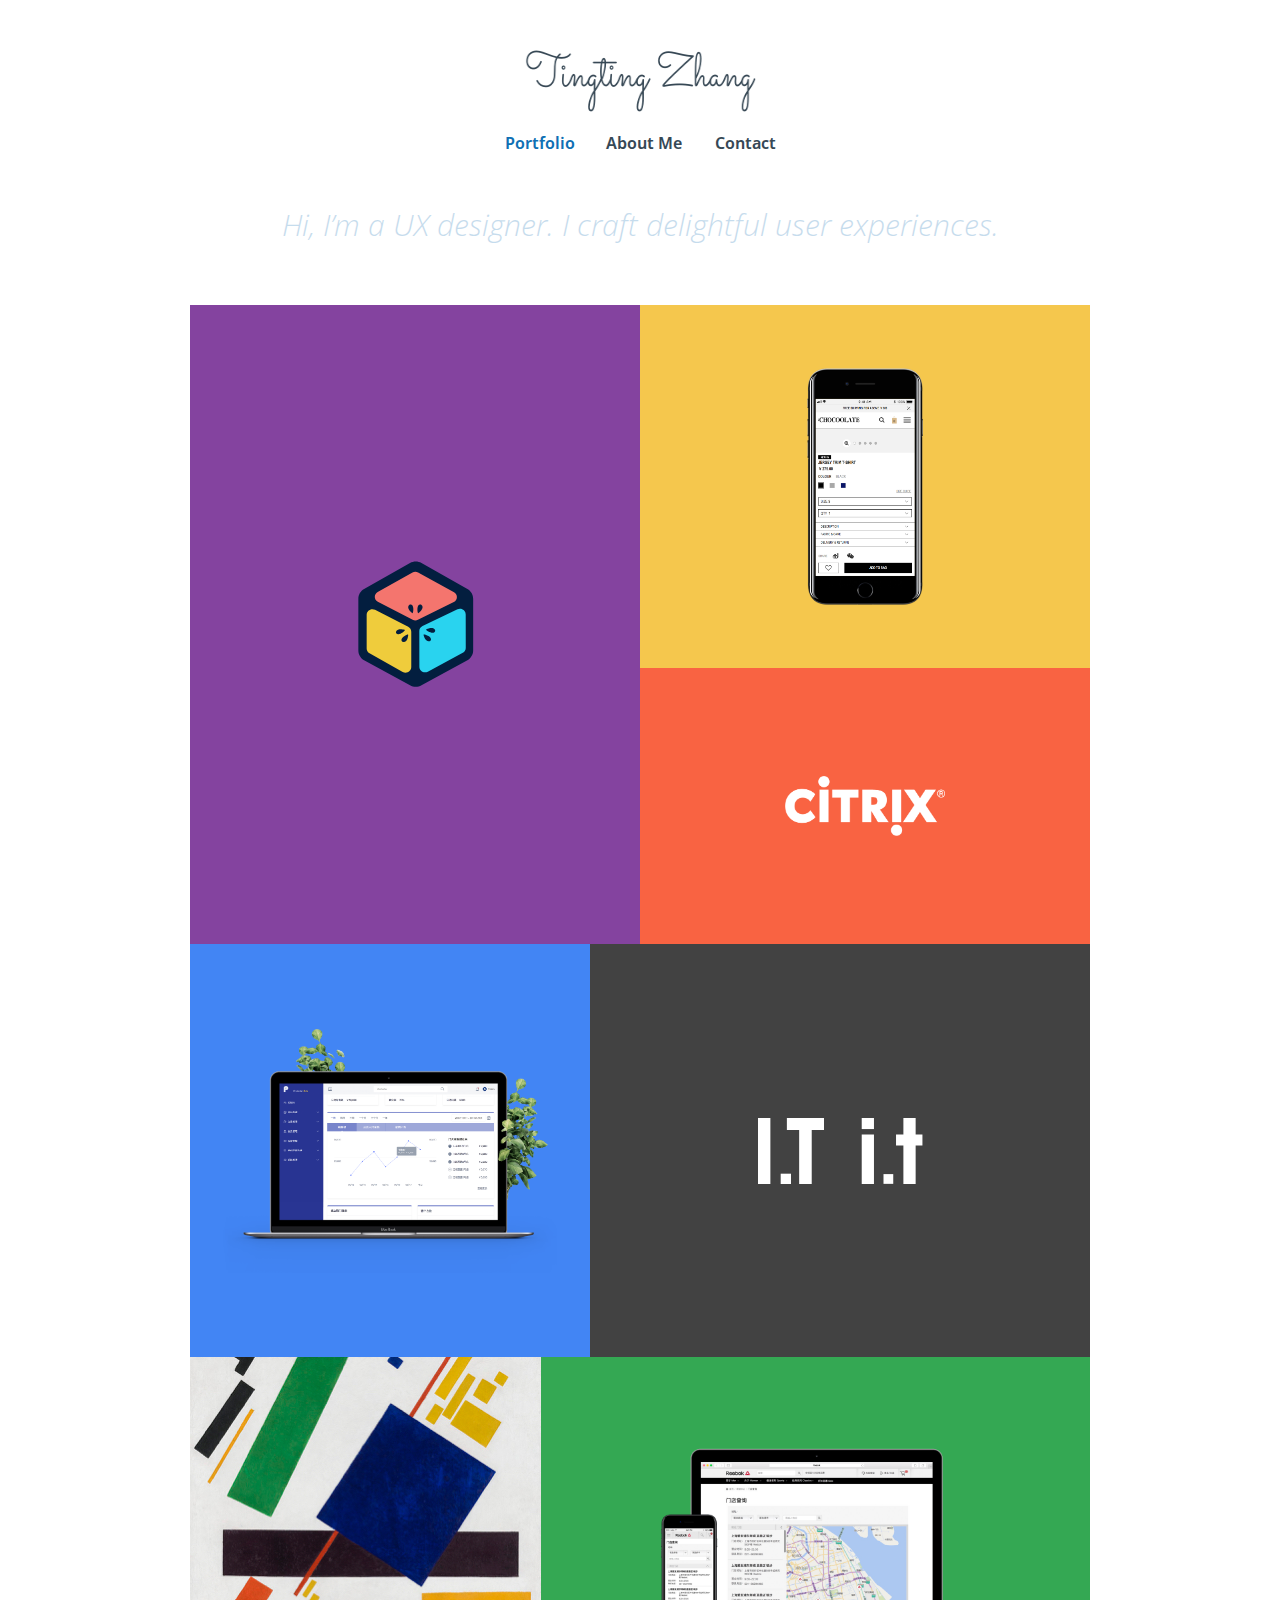
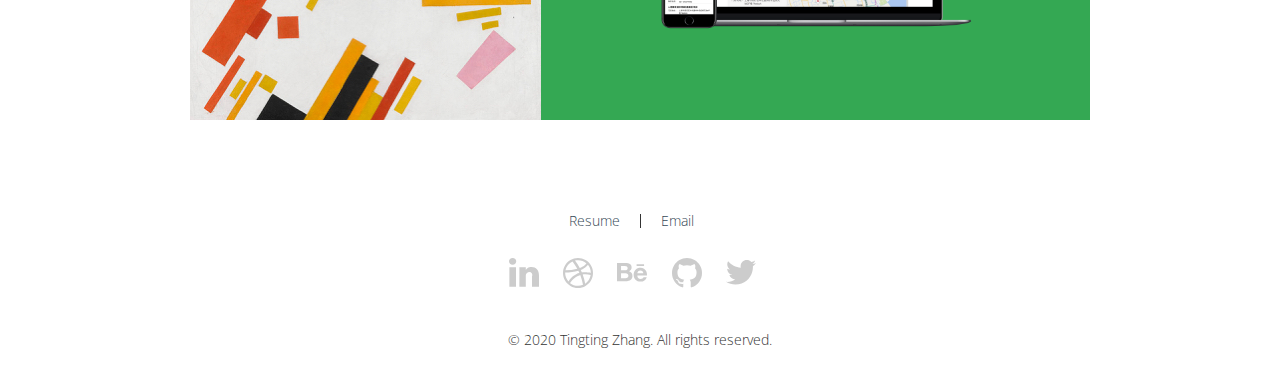
==== index.html @ 6e47ebce "v1" ====
﻿<!DOCTYPE html>
<html>
  <head>
    <title>Tingting's Portfolio</title>
    <meta http-equiv="X-UA-Compatible" content="IE=edge"/>
    <meta http-equiv="content-type" content="text/html; charset=utf-8"/>
    <link href="resources/css/axure_rp_page.css" type="text/css" rel="stylesheet"/>
    <link href="data/styles.css" type="text/css" rel="stylesheet"/>
    <link href="files/tingting_s_portfolio/styles.css" type="text/css" rel="stylesheet"/>
    <link href="https://fonts.googleapis.com/css?family=Open+Sans:300,300i,400,400i,600,600i,700,700i,800,800i&display=swap" type="text/css" rel="stylesheet"/>
    <script src="resources/scripts/jquery-3.2.1.min.js"></script>
    <script src="resources/scripts/axure/axQuery.js"></script>
    <script src="resources/scripts/axure/globals.js"></script>
    <script src="resources/scripts/axutils.js"></script>
    <script src="resources/scripts/axure/annotation.js"></script>
    <script src="resources/scripts/axure/axQuery.std.js"></script>
    <script src="resources/scripts/axure/doc.js"></script>
    <script src="resources/scripts/messagecenter.js"></script>
    <script src="resources/scripts/axure/events.js"></script>
    <script src="resources/scripts/axure/recording.js"></script>
    <script src="resources/scripts/axure/action.js"></script>
    <script src="resources/scripts/axure/expr.js"></script>
    <script src="resources/scripts/axure/geometry.js"></script>
    <script src="resources/scripts/axure/flyout.js"></script>
    <script src="resources/scripts/axure/model.js"></script>
    <script src="resources/scripts/axure/repeater.js"></script>
    <script src="resources/scripts/axure/sto.js"></script>
    <script src="resources/scripts/axure/utils.temp.js"></script>
    <script src="resources/scripts/axure/variables.js"></script>
    <script src="resources/scripts/axure/drag.js"></script>
    <script src="resources/scripts/axure/move.js"></script>
    <script src="resources/scripts/axure/visibility.js"></script>
    <script src="resources/scripts/axure/style.js"></script>
    <script src="resources/scripts/axure/adaptive.js"></script>
    <script src="resources/scripts/axure/tree.js"></script>
    <script src="resources/scripts/axure/init.temp.js"></script>
    <script src="resources/scripts/axure/legacy.js"></script>
    <script src="resources/scripts/axure/viewer.js"></script>
    <script src="resources/scripts/axure/math.js"></script>
    <script src="resources/scripts/axure/jquery.nicescroll.min.js"></script>
    <script src="data/document.js"></script>
    <script src="files/tingting_s_portfolio/data.js"></script>
    <script type="text/javascript">
      $axure.utils.getTransparentGifPath = function() { return 'resources/images/transparent.gif'; };
      $axure.utils.getOtherPath = function() { return 'resources/Other.html'; };
      $axure.utils.getReloadPath = function() { return 'resources/reload.html'; };
    </script>
  </head>
  <body>
    <div id="base" class="">

      <!-- Unnamed (Image) -->
      <div id="u0" class="ax_default image">
        <img id="u0_img" class="img " src="images/tingting_s_portfolio/u0.png"/>
        <div id="u0_text" class="text " style="display:none; visibility: hidden">
          <p></p>
        </div>
      </div>

      <!-- Unnamed (Rectangle) -->
      <div id="u1" class="ax_default label">
        <div id="u1_div" class=""></div>
        <div id="u1_text" class="text ">
          <p><span>Portfolio</span></p>
        </div>
      </div>

      <!-- Unnamed (Rectangle) -->
      <div id="u2" class="ax_default label">
        <div id="u2_div" class=""></div>
        <div id="u2_text" class="text ">
          <p><span>About Me</span></p>
        </div>
      </div>

      <!-- Unnamed (Rectangle) -->
      <div id="u3" class="ax_default label">
        <div id="u3_div" class=""></div>
        <div id="u3_text" class="text ">
          <p><span>Contact</span></p>
        </div>
      </div>

      <!-- Hi (Rectangle) -->
      <div id="u4" class="ax_default label ax_default_hidden" data-label="Hi" style="display:none; visibility: hidden">
        <div id="u4_div" class=""></div>
        <div id="u4_text" class="text ">
          <p><span>Hi, I’m a UX designer. I craft delightful user experiences.</span></p>
        </div>
      </div>

      <!-- CCL (Dynamic Panel) -->
      <div id="u5" class="ax_default" data-label="CCL">
        <div id="u5_state0" class="panel_state" data-label="State1" style="">
          <div id="u5_state0_content" class="panel_state_content">

            <!-- Unnamed (Group) -->
            <div id="u6" class="ax_default" data-left="0" data-top="0" data-width="450" data-height="363">

              <!-- Unnamed (Rectangle) -->
              <div id="u7" class="ax_default box_2">
                <div id="u7_div" class=""></div>
                <div id="u7_text" class="text " style="display:none; visibility: hidden">
                  <p></p>
                </div>
              </div>

              <!-- Unnamed (Image) -->
              <div id="u8" class="ax_default image">
                <img id="u8_img" class="img " src="images/tingting_s_portfolio/u8.png"/>
                <div id="u8_text" class="text " style="display:none; visibility: hidden">
                  <p></p>
                </div>
              </div>
            </div>
          </div>
        </div>
        <div id="u5_state1" class="panel_state" data-label="Hover" style="visibility: hidden;">
          <div id="u5_state1_content" class="panel_state_content">

            <!-- Unnamed (Rectangle) -->
            <div id="u9" class="ax_default box_2">
              <div id="u9_div" class=""></div>
              <div id="u9_text" class="text " style="display:none; visibility: hidden">
                <p></p>
              </div>
            </div>

            <!-- Unnamed (Image) -->
            <div id="u10" class="ax_default image">
              <img id="u10_img" class="img " src="images/tingting_s_portfolio/u8.png"/>
              <div id="u10_text" class="text " style="display:none; visibility: hidden">
                <p></p>
              </div>
            </div>

            <!-- Hover (Group) -->
            <div id="u11" class="ax_default" data-label="Hover" data-left="0" data-top="0" data-width="450" data-height="363">

              <!-- Unnamed (Rectangle) -->
              <div id="u12" class="ax_default box_2">
                <div id="u12_div" class=""></div>
                <div id="u12_text" class="text " style="display:none; visibility: hidden">
                  <p></p>
                </div>
              </div>

              <!-- Unnamed (Rectangle) -->
              <div id="u13" class="ax_default label">
                <div id="u13_div" class=""></div>
                <div id="u13_text" class="text ">
                  <p><span>:CHOCOOLATE Mobile Browsing Experience </span></p>
                </div>
              </div>

              <!-- Unnamed (Rectangle) -->
              <div id="u14" class="ax_default label">
                <div id="u14_div" class=""></div>
                <div id="u14_text" class="text ">
                  <p><span>MOBILE WEB, RESPONSIVE DESIGN</span></p>
                </div>
              </div>
            </div>
          </div>
        </div>
      </div>

      <!-- Citrix (Dynamic Panel) -->
      <div id="u15" class="ax_default" data-label="Citrix">
        <div id="u15_state0" class="panel_state" data-label="State1" style="">
          <div id="u15_state0_content" class="panel_state_content">

            <!-- Unnamed (Group) -->
            <div id="u16" class="ax_default" data-left="0" data-top="0" data-width="450" data-height="639">

              <!-- Unnamed (Rectangle) -->
              <div id="u17" class="ax_default box_2">
                <div id="u17_div" class=""></div>
                <div id="u17_text" class="text " style="display:none; visibility: hidden">
                  <p></p>
                </div>
              </div>

              <!-- Unnamed (SVG) -->
              <div id="u18" class="ax_default image">
                <img id="u18_img" class="img " src="images/tingting_s_portfolio/u18.svg"/>
                <div id="u18_text" class="text " style="display:none; visibility: hidden">
                  <p></p>
                </div>
              </div>
            </div>
          </div>
        </div>
        <div id="u15_state1" class="panel_state" data-label="Hover" style="visibility: hidden;">
          <div id="u15_state1_content" class="panel_state_content">

            <!-- Unnamed (Group) -->
            <div id="u19" class="ax_default" data-left="0" data-top="0" data-width="450" data-height="639">

              <!-- Unnamed (Rectangle) -->
              <div id="u20" class="ax_default box_2">
                <div id="u20_div" class=""></div>
                <div id="u20_text" class="text " style="display:none; visibility: hidden">
                  <p></p>
                </div>
              </div>

              <!-- Unnamed (SVG) -->
              <div id="u21" class="ax_default image">
                <img id="u21_img" class="img " src="images/tingting_s_portfolio/u18.svg"/>
                <div id="u21_text" class="text " style="display:none; visibility: hidden">
                  <p></p>
                </div>
              </div>
            </div>

            <!-- Hover (Group) -->
            <div id="u22" class="ax_default" data-label="Hover" data-left="0" data-top="0" data-width="450" data-height="639">

              <!-- Unnamed (Rectangle) -->
              <div id="u23" class="ax_default box_2">
                <div id="u23_div" class=""></div>
                <div id="u23_text" class="text " style="display:none; visibility: hidden">
                  <p></p>
                </div>
              </div>

              <!-- Unnamed (Rectangle) -->
              <div id="u24" class="ax_default label">
                <div id="u24_div" class=""></div>
                <div id="u24_text" class="text ">
                  <p><span>CASABA SaaS</span></p>
                </div>
              </div>

              <!-- Unnamed (Rectangle) -->
              <div id="u25" class="ax_default label">
                <div id="u25_div" class=""></div>
                <div id="u25_text" class="text ">
                  <p><span>PRODUCT DESIGN</span></p>
                </div>
              </div>
            </div>
          </div>
        </div>
      </div>

      <!-- CASABA (Dynamic Panel) -->
      <div id="u26" class="ax_default" data-label="CASABA">
        <div id="u26_state0" class="panel_state" data-label="State1" style="">
          <div id="u26_state0_content" class="panel_state_content">

            <!-- Unnamed (Group) -->
            <div id="u27" class="ax_default" data-left="0" data-top="0" data-width="450" data-height="276">

              <!-- Unnamed (Rectangle) -->
              <div id="u28" class="ax_default box_2">
                <div id="u28_div" class=""></div>
                <div id="u28_text" class="text " style="display:none; visibility: hidden">
                  <p></p>
                </div>
              </div>

              <!-- Unnamed (Image) -->
              <div id="u29" class="ax_default image">
                <img id="u29_img" class="img " src="images/tingting_s_portfolio/u29.png"/>
                <div id="u29_text" class="text " style="display:none; visibility: hidden">
                  <p></p>
                </div>
              </div>
            </div>
          </div>
        </div>
        <div id="u26_state1" class="panel_state" data-label="Hover" style="visibility: hidden;">
          <div id="u26_state1_content" class="panel_state_content">

            <!-- Unnamed (Group) -->
            <div id="u30" class="ax_default" data-left="0" data-top="0" data-width="450" data-height="276">

              <!-- Unnamed (Rectangle) -->
              <div id="u31" class="ax_default box_2">
                <div id="u31_div" class=""></div>
                <div id="u31_text" class="text " style="display:none; visibility: hidden">
                  <p></p>
                </div>
              </div>

              <!-- Unnamed (Image) -->
              <div id="u32" class="ax_default image">
                <img id="u32_img" class="img " src="images/tingting_s_portfolio/u29.png"/>
                <div id="u32_text" class="text " style="display:none; visibility: hidden">
                  <p></p>
                </div>
              </div>
            </div>

            <!-- Hover (Group) -->
            <div id="u33" class="ax_default" data-label="Hover" data-left="0" data-top="0" data-width="450" data-height="276">

              <!-- Unnamed (Rectangle) -->
              <div id="u34" class="ax_default box_2">
                <div id="u34_div" class=""></div>
                <div id="u34_text" class="text " style="display:none; visibility: hidden">
                  <p></p>
                </div>
              </div>

              <!-- Unnamed (Rectangle) -->
              <div id="u35" class="ax_default label">
                <div id="u35_div" class=""></div>
                <div id="u35_text" class="text ">
                  <p><span>Citrix Recruitment System</span></p>
                </div>
              </div>

              <!-- Unnamed (Rectangle) -->
              <div id="u36" class="ax_default label">
                <div id="u36_div" class=""></div>
                <div id="u36_text" class="text ">
                  <p><span>UX/UI DESIGN</span></p>
                </div>
              </div>
            </div>
          </div>
        </div>
      </div>

      <!-- RB_Locator (Dynamic Panel) -->
      <div id="u37" class="ax_default" data-label="RB_Locator">
        <div id="u37_state0" class="panel_state" data-label="State1" style="">
          <div id="u37_state0_content" class="panel_state_content">

            <!-- Unnamed (Group) -->
            <div id="u38" class="ax_default" data-left="0" data-top="0" data-width="549" data-height="363">

              <!-- Unnamed (Rectangle) -->
              <div id="u39" class="ax_default box_2">
                <div id="u39_div" class=""></div>
                <div id="u39_text" class="text " style="display:none; visibility: hidden">
                  <p></p>
                </div>
              </div>

              <!-- Unnamed (Image) -->
              <div id="u40" class="ax_default image">
                <img id="u40_img" class="img " src="images/tingting_s_portfolio/u40.png"/>
                <div id="u40_text" class="text " style="display:none; visibility: hidden">
                  <p></p>
                </div>
              </div>
            </div>
          </div>
        </div>
        <div id="u37_state1" class="panel_state" data-label="Hover" style="visibility: hidden;">
          <div id="u37_state1_content" class="panel_state_content">

            <!-- Unnamed (Group) -->
            <div id="u41" class="ax_default" data-left="0" data-top="0" data-width="549" data-height="363">

              <!-- Unnamed (Rectangle) -->
              <div id="u42" class="ax_default box_2">
                <div id="u42_div" class=""></div>
                <div id="u42_text" class="text " style="display:none; visibility: hidden">
                  <p></p>
                </div>
              </div>

              <!-- Unnamed (Image) -->
              <div id="u43" class="ax_default image">
                <img id="u43_img" class="img " src="images/tingting_s_portfolio/u40.png"/>
                <div id="u43_text" class="text " style="display:none; visibility: hidden">
                  <p></p>
                </div>
              </div>
            </div>

            <!-- Hover (Group) -->
            <div id="u44" class="ax_default" data-label="Hover" data-left="0" data-top="0" data-width="549" data-height="363">

              <!-- Unnamed (Rectangle) -->
              <div id="u45" class="ax_default box_2">
                <div id="u45_div" class=""></div>
                <div id="u45_text" class="text " style="display:none; visibility: hidden">
                  <p></p>
                </div>
              </div>

              <!-- Unnamed (Rectangle) -->
              <div id="u46" class="ax_default label">
                <div id="u46_div" class=""></div>
                <div id="u46_text" class="text ">
                  <p><span>Locator Design</span></p>
                </div>
              </div>

              <!-- Unnamed (Rectangle) -->
              <div id="u47" class="ax_default label">
                <div id="u47_div" class=""></div>
                <div id="u47_text" class="text ">
                  <p><span>WEB DESIGN, IXD</span></p>
                </div>
              </div>
            </div>
          </div>
        </div>
      </div>

      <!-- Unnamed (Footer) -->

      <!-- Unnamed (Rectangle) -->
      <div id="u49" class="ax_default label">
        <div id="u49_div" class=""></div>
        <div id="u49_text" class="text ">
          <p><span>© 2020 Tingting Zhang. All rights reserved.</span></p>
        </div>
      </div>

      <!-- Unnamed (Shape) -->
      <div id="u50" class="ax_default icon">
        <img id="u50_img" class="img " src="images/tingting_s_portfolio/u50.svg"/>
        <div id="u50_text" class="text " style="display:none; visibility: hidden">
          <p></p>
        </div>
      </div>

      <!-- Unnamed (Shape) -->
      <div id="u51" class="ax_default icon">
        <img id="u51_img" class="img " src="images/tingting_s_portfolio/u51.svg"/>
        <div id="u51_text" class="text " style="display:none; visibility: hidden">
          <p></p>
        </div>
      </div>

      <!-- Unnamed (Shape) -->
      <div id="u52" class="ax_default icon">
        <img id="u52_img" class="img " src="images/tingting_s_portfolio/u52.svg"/>
        <div id="u52_text" class="text " style="display:none; visibility: hidden">
          <p></p>
        </div>
      </div>

      <!-- Unnamed (Shape) -->
      <div id="u53" class="ax_default icon">
        <img id="u53_img" class="img " src="images/tingting_s_portfolio/u53.svg"/>
        <div id="u53_text" class="text " style="display:none; visibility: hidden">
          <p></p>
        </div>
      </div>

      <!-- Unnamed (Shape) -->
      <div id="u54" class="ax_default icon">
        <img id="u54_img" class="img " src="images/tingting_s_portfolio/u54.svg"/>
        <div id="u54_text" class="text " style="display:none; visibility: hidden">
          <p></p>
        </div>
      </div>

      <!-- Unnamed (Group) -->
      <div id="u55" class="ax_default" data-left="529" data-top="1811" data-width="127" data-height="19">

        <!-- Unnamed (Rectangle) -->
        <div id="u56" class="ax_default label">
          <div id="u56_div" class=""></div>
          <div id="u56_text" class="text ">
            <p><span>Resume</span></p>
          </div>
        </div>

        <!-- Unnamed (Vertical Line) -->
        <div id="u57" class="ax_default line">
          <img id="u57_img" class="img " src="images/tingting_s_portfolio/u57.svg"/>
          <div id="u57_text" class="text " style="display:none; visibility: hidden">
            <p></p>
          </div>
        </div>

        <!-- Unnamed (Rectangle) -->
        <div id="u58" class="ax_default label">
          <div id="u58_div" class=""></div>
          <div id="u58_text" class="text ">
            <p><span>Email</span></p>
          </div>
        </div>
      </div>
      <div id="u48" style="display:none; visibility:hidden;"></div>

      <!-- IT (Dynamic Panel) -->
      <div id="u59" class="ax_default" data-label="IT">
        <div id="u59_state0" class="panel_state" data-label="State1" style="">
          <div id="u59_state0_content" class="panel_state_content">

            <!-- Unnamed (Group) -->
            <div id="u60" class="ax_default" data-left="0" data-top="0" data-width="500" data-height="413">

              <!-- Unnamed (Rectangle) -->
              <div id="u61" class="ax_default box_2">
                <div id="u61_div" class=""></div>
                <div id="u61_text" class="text " style="display:none; visibility: hidden">
                  <p></p>
                </div>
              </div>

              <!-- Unnamed (SVG) -->
              <div id="u62" class="ax_default image">
                <img id="u62_img" class="img " src="images/tingting_s_portfolio/u62.svg"/>
                <div id="u62_text" class="text " style="display:none; visibility: hidden">
                  <p></p>
                </div>
              </div>
            </div>
          </div>
        </div>
        <div id="u59_state1" class="panel_state" data-label="Hover" style="visibility: hidden;">
          <div id="u59_state1_content" class="panel_state_content">

            <!-- Unnamed (Group) -->
            <div id="u63" class="ax_default" data-left="0" data-top="0" data-width="500" data-height="413">

              <!-- Unnamed (Rectangle) -->
              <div id="u64" class="ax_default box_2">
                <div id="u64_div" class=""></div>
                <div id="u64_text" class="text " style="display:none; visibility: hidden">
                  <p></p>
                </div>
              </div>

              <!-- Unnamed (SVG) -->
              <div id="u65" class="ax_default image">
                <img id="u65_img" class="img " src="images/tingting_s_portfolio/u62.svg"/>
                <div id="u65_text" class="text " style="display:none; visibility: hidden">
                  <p></p>
                </div>
              </div>
            </div>

            <!-- Hover (Group) -->
            <div id="u66" class="ax_default" data-label="Hover" data-left="0" data-top="0" data-width="500" data-height="413">

              <!-- Unnamed (Rectangle) -->
              <div id="u67" class="ax_default box_2">
                <div id="u67_div" class=""></div>
                <div id="u67_text" class="text " style="display:none; visibility: hidden">
                  <p></p>
                </div>
              </div>

              <!-- Unnamed (Rectangle) -->
              <div id="u68" class="ax_default label">
                <div id="u68_div" class=""></div>
                <div id="u68_text" class="text ">
                  <p><span>Creating Responsive Web Experience for Fashion Industry</span></p>
                </div>
              </div>

              <!-- Unnamed (Rectangle) -->
              <div id="u69" class="ax_default label">
                <div id="u69_div" class=""></div>
                <div id="u69_text" class="text ">
                  <p><span>UX, USER RESEARCH</span></p>
                </div>
              </div>
            </div>
          </div>
        </div>
      </div>

      <!-- Art (Dynamic Panel) -->
      <div id="u70" class="ax_default" data-label="Art">
        <div id="u70_state0" class="panel_state" data-label="State1" style="">
          <div id="u70_state0_content" class="panel_state_content">

            <!-- Unnamed (Image) -->
            <div id="u71" class="ax_default image">
              <img id="u71_img" class="img " src="images/tingting_s_portfolio/u71.jpg"/>
              <div id="u71_text" class="text " style="display:none; visibility: hidden">
                <p></p>
              </div>
            </div>

            <!-- Unnamed (Image) -->
            <div id="u72" class="ax_default image">
              <img id="u72_img" class="img " src="images/tingting_s_portfolio/u72.jpg"/>
              <div id="u72_text" class="text " style="display:none; visibility: hidden">
                <p></p>
              </div>
            </div>
          </div>
        </div>
        <div id="u70_state1" class="panel_state" data-label="Hover" style="visibility: hidden;">
          <div id="u70_state1_content" class="panel_state_content">

            <!-- Unnamed (Image) -->
            <div id="u73" class="ax_default image">
              <img id="u73_img" class="img " src="images/tingting_s_portfolio/u71.jpg"/>
              <div id="u73_text" class="text " style="display:none; visibility: hidden">
                <p></p>
              </div>
            </div>

            <!-- Unnamed (Image) -->
            <div id="u74" class="ax_default image">
              <img id="u74_img" class="img " src="images/tingting_s_portfolio/u72.jpg"/>
              <div id="u74_text" class="text " style="display:none; visibility: hidden">
                <p></p>
              </div>
            </div>

            <!-- Hover (Group) -->
            <div id="u75" class="ax_default" data-label="Hover" data-left="0" data-top="0" data-width="351" data-height="363">

              <!-- Unnamed (Rectangle) -->
              <div id="u76" class="ax_default box_2">
                <div id="u76_div" class=""></div>
                <div id="u76_text" class="text " style="display:none; visibility: hidden">
                  <p></p>
                </div>
              </div>

              <!-- Unnamed (Rectangle) -->
              <div id="u77" class="ax_default label">
                <div id="u77_div" class=""></div>
                <div id="u77_text" class="text ">
                  <p><span>Art</span></p>
                </div>
              </div>

              <!-- Unnamed (Rectangle) -->
              <div id="u78" class="ax_default label">
                <div id="u78_div" class=""></div>
                <div id="u78_text" class="text ">
                  <p><span>GRAPHIC DESIGN</span></p>
                </div>
              </div>
            </div>
          </div>
        </div>
      </div>

      <!-- Unnamed (Image) -->
      <div id="u79" class="ax_default image ax_default_unplaced" style="display:none; visibility: hidden">
        <img id="u79_img" class="img " src="resources/images/transparent.gif"/>
        <div id="u79_text" class="text " style="display:none; visibility: hidden">
          <p></p>
        </div>
      </div>

      <!-- Unnamed (Rectangle) -->
      <div id="u80" class="ax_default label ax_default_unplaced selected" selectiongroup="Menus" style="display:none; visibility: hidden">
        <div id="u80_div" class="selected"></div>
        <div id="u80_text" class="text ">
          <p><span>Portfolio</span></p>
        </div>
      </div>

      <!-- Unnamed (Rectangle) -->
      <div id="u81" class="ax_default label ax_default_unplaced" selectiongroup="Menus" style="display:none; visibility: hidden">
        <div id="u81_div" class=""></div>
        <div id="u81_text" class="text ">
          <p><span>About Me</span></p>
        </div>
      </div>

      <!-- Unnamed (Rectangle) -->
      <div id="u82" class="ax_default label ax_default_unplaced" selectiongroup="Menus" style="display:none; visibility: hidden">
        <div id="u82_div" class=""></div>
        <div id="u82_text" class="text ">
          <p><span>Contact</span></p>
        </div>
      </div>

      <!-- PROTOSTAR (Dynamic Panel) -->
      <div id="u83" class="ax_default" data-label="PROTOSTAR">
        <div id="u83_state0" class="panel_state" data-label="State1" style="">
          <div id="u83_state0_content" class="panel_state_content">

            <!-- Unnamed (Group) -->
            <div id="u84" class="ax_default" data-left="0" data-top="0" data-width="400" data-height="413">

              <!-- Unnamed (Rectangle) -->
              <div id="u85" class="ax_default box_2">
                <div id="u85_div" class=""></div>
                <div id="u85_text" class="text " style="display:none; visibility: hidden">
                  <p></p>
                </div>
              </div>

              <!-- Unnamed (Image) -->
              <div id="u86" class="ax_default image">
                <img id="u86_img" class="img " src="images/tingting_s_portfolio/u86.png"/>
                <div id="u86_text" class="text " style="display:none; visibility: hidden">
                  <p></p>
                </div>
              </div>
            </div>
          </div>
        </div>
        <div id="u83_state1" class="panel_state" data-label="Hover" style="visibility: hidden;">
          <div id="u83_state1_content" class="panel_state_content">

            <!-- Unnamed (Rectangle) -->
            <div id="u87" class="ax_default box_2">
              <div id="u87_div" class=""></div>
              <div id="u87_text" class="text " style="display:none; visibility: hidden">
                <p></p>
              </div>
            </div>

            <!-- Unnamed (Image) -->
            <div id="u88" class="ax_default image">
              <img id="u88_img" class="img " src="images/tingting_s_portfolio/u86.png"/>
              <div id="u88_text" class="text " style="display:none; visibility: hidden">
                <p></p>
              </div>
            </div>

            <!-- Hover (Group) -->
            <div id="u89" class="ax_default" data-label="Hover" data-left="0" data-top="0" data-width="400" data-height="413">

              <!-- Unnamed (Rectangle) -->
              <div id="u90" class="ax_default box_2">
                <div id="u90_div" class=""></div>
                <div id="u90_text" class="text " style="display:none; visibility: hidden">
                  <p></p>
                </div>
              </div>

              <!-- Unnamed (Rectangle) -->
              <div id="u91" class="ax_default label">
                <div id="u91_div" class=""></div>
                <div id="u91_text" class="text ">
                  <p><span>PROTOSTAR - Content and Data Management Platform </span></p>
                </div>
              </div>

              <!-- Unnamed (Rectangle) -->
              <div id="u92" class="ax_default label">
                <div id="u92_div" class=""></div>
                <div id="u92_text" class="text ">
                  <p><span>WEB UX, CMS, DATA PLATFORM, DASHBOARD</span></p>
                </div>
              </div>
            </div>
          </div>
        </div>
      </div>
    </div>
    <script src="resources/scripts/axure/ios.js"></script>
  </body>
</html>
---- resources/css/axure_rp_page.css ----
﻿/* so the window resize fires within a frame in IE7 */
html, body {
    height: 100%;
}

.mobileFrameCursor div * {
    cursor: inherit !important;
}

a {
    color: inherit;
}

p {
    margin: 0px;
    text-rendering: optimizeLegibility;
    font-feature-settings: "kern" 1;
    -webkit-font-feature-settings: "kern";
    -moz-font-feature-settings: "kern";
    -moz-font-feature-settings: "kern=1";
    font-kerning: normal;
}

ul {
    margin:0px;
}

iframe {
    background: #FFFFFF;
}

/* to match IE with C, FF */
input {
    padding: 1px 0px 1px 0px;
    box-sizing: border-box;
    -moz-box-sizing: border-box;
}

input[type=text]::-ms-clear {
    width: 0;
    height: 0;
    display: none;
}

textarea {
    margin: 0px;
    box-sizing: border-box;
    -moz-box-sizing: border-box;
}

.focused:focus, .selectedFocused:focus {
    outline: none;
}

div.intcases {
    font-family: arial; 
    font-size: 12px;
    text-align:left; 
    border:1px solid #AAA; 
    background:#FFF none repeat scroll 0% 0%; 
    z-index:9999; 
    visibility:hidden; 
    position:absolute;
    padding: 0px;
    border-radius: 3px;
    white-space: nowrap;
}

div.intcaselink {
    cursor: pointer;
    padding: 3px 8px 3px 8px;
    margin: 5px;
    background:#EEE none repeat scroll 0% 0%; 
    border:1px solid #AAA;
    border-radius: 3px;
}

div.refpageimage {
    position: absolute;
    left: 0px;
    top: 0px;
    font-size: 0px;
    width: 16px;
    height: 16px;
    cursor: pointer;
    background-image: url(images/newwindow.gif);
    background-repeat: no-repeat;
}

div.annnoteimage {
    position: absolute;
    left: 0px;
    top: 0px;
    font-size: 0px;
    /*width: 16px;
    height: 12px;*/
    cursor: help;
    /*background-image: url(images/note.gif);*/
    /*background-repeat: no-repeat;*/
    width: 13px;
    height: 12px;
    padding-top: 1px;
    text-align: center;
    background-color: #138CDD;
    -moz-box-shadow: 1px 1px 3px #aaa;
    -webkit-box-shadow: 1px 1px 3px #aaa;
    box-shadow: 1px 1px 3px #aaa;
}

div.annnoteline {
    display: inline-block;
    width: 9px;
    height: 1px;
    border-bottom: 1px solid white;
    margin-top: 1px;
}

div.annnotelabel {
    /*position: absolute;
    left: 0px;
    top: 0px;*/
    font-family: Helvetica,Arial;
    white-space: nowrap;
    
    padding-top: 1px;
    background-color: #fff849;
    font-size: 10px;
    font-weight: bold;
    line-height: 14px;
    margin-right: 3px;
    padding: 0px 4px;
    color: #000;

    -moz-box-shadow: 1px 1px 3px #aaa;
    -webkit-box-shadow: 1px 1px 3px #aaa;
    box-shadow: 1px 1px 3px #aaa;
}

div.annnote {
    display: flex;
    position: absolute;
    cursor: help;
    line-height: 14px;
}

.annotation {
    font-size: 12px;
    padding-left: 2px;
    margin-bottom: 5px;
}

.annotationName {
    /*font-size: 13px;
    font-weight: bold;
    margin-bottom: 3px;
    white-space: nowrap;*/

    font-family: 'Trebuchet MS';
    font-size: 14px;
    font-weight: bold;
    margin-bottom: 5px;
    white-space: nowrap;
}

.annotationValue {
    font-family: Arial, Helvetica, Sans-Serif;
    font-size: 12px;
    color: #4a4a4a;
    line-height: 21px;
    margin-bottom: 20px;
}

.noteLink {
    text-decoration: inherit;
    color: inherit;
}

.noteLink:hover {
    background-color: white;
}

/* this is a fix for the issue where dialogs jump around and takes the text-align from the body */
.dialogFix {
    position:absolute;
    text-align:left;
    border: 1px solid #8f949a;
}


@keyframes pulsate {
  from {
    box-shadow: 0 0 10px #15d6ba;
  }
  to {
    box-shadow: 0 0 20px #15d6ba;
  }
}

@-webkit-keyframes pulsate {
  from {
    -webkit-box-shadow: 0 0 10px #15d6ba;
    box-shadow: 0 0 10px #15d6ba;
  }
  to {
    -webkit-box-shadow: 0 0 20px #15d6ba;
    box-shadow: 0 0 20px #15d6ba;
  }
}
 
@-moz-keyframes pulsate {
  from {
    -moz-box-shadow: 0 0 10px #15d6ba;
    box-shadow: 0 0 10px #15d6ba;
  }
  to {
    -moz-box-shadow: 0 0 20px #15d6ba;
    box-shadow: 0 0 20px #15d6ba;
  }
}

.legacyPulsateBorder {
    /*border: 5px solid #15d6ba;
    margin: -5px;*/
    -moz-box-shadow: 0 0 10px 3px #15d6ba;
    box-shadow: 0 0 10px 3px #15d6ba;
}

.pulsateBorder {
  animation-name: pulsate;
  animation-timing-function: ease-in-out;
  animation-duration: 0.9s;
  animation-iteration-count: infinite;
  animation-direction: alternate;
  
  -webkit-animation-name: pulsate;
  -webkit-animation-timing-function: ease-in-out;
  -webkit-animation-duration: 0.9s;
  -webkit-animation-iteration-count: infinite;
  -webkit-animation-direction: alternate;

  -moz-animation-name: pulsate;
  -moz-animation-timing-function: ease-in-out;
  -moz-animation-duration: 0.9s;
  -moz-animation-iteration-count: infinite;
  -moz-animation-direction: alternate;
}

.ax_default_hidden, .ax_default_unplaced{
    display: none;
    visibility: hidden;
}

.widgetNoteSelected {
    -moz-box-shadow: 0 0 10px 3px #138CDD;
    box-shadow: 0 0 10px 3px #138CDD;
    /*-moz-box-shadow: 0 0 20px #3915d6;
    box-shadow: 0 0 20px #3915d6;*/
    /*border: 3px solid #3915d6;*/
    /*margin: -3px;*/
}


.singleImg {
    display: none;
    visibility: hidden;
}

#ios-safari {
    overflow: auto;
    -webkit-overflow-scrolling: touch;
}

#ios-safari-html {
    display: block;
    overflow: auto;
    -webkit-overflow-scrolling: touch;
    position: absolute;
    top: 0;
    left: 0;
    right: 0;
    bottom: 0;
}

#ios-safari-fixed {
    position: absolute;
    pointer-events: none;
    width: initial;
}

#ios-safari-fixed div {
    pointer-events: auto;
}
---- data/styles.css ----
﻿.ax_default {
  font-family:'ArialMT', 'Arial', sans-serif;
  font-weight:400;
  font-style:normal;
  font-size:13px;
  letter-spacing:normal;
  color:#333333;
  vertical-align:none;
  text-align:center;
  line-height:normal;
  text-transform:none;
}
.box_1 {
}
.box_2 {
}
.box_3 {
}
.shape {
}
.image {
}
.heading_1 {
  font-family:'ArialMT', 'Arial', sans-serif;
  font-weight:bold;
  font-style:normal;
  font-size:32px;
  text-align:left;
}
.heading_2 {
  font-family:'ArialMT', 'Arial', sans-serif;
  font-weight:bold;
  font-style:normal;
  font-size:24px;
  text-align:left;
}
.heading_3 {
  font-family:'ArialMT', 'Arial', sans-serif;
  font-weight:bold;
  font-style:normal;
  font-size:18px;
  text-align:left;
}
.heading_4 {
  font-family:'ArialMT', 'Arial', sans-serif;
  font-weight:bold;
  font-style:normal;
  font-size:14px;
  text-align:left;
}
.heading_5 {
  font-family:'ArialMT', 'Arial', sans-serif;
  font-weight:bold;
  font-style:normal;
  text-align:left;
}
.heading_6 {
  font-family:'ArialMT', 'Arial', sans-serif;
  font-weight:bold;
  font-style:normal;
  font-size:10px;
  text-align:left;
}
.label {
  font-size:14px;
  text-align:left;
}
.paragraph {
  text-align:left;
}
.text_link {
  color:#0000FF;
}
.text_link_mouse_over {
}
.text_link_mouse_down {
}
.form_hint {
  color:#999999;
}
.form_disabled {
}
.flow_shape {
}
.connector {
}
.line {
}
.icon {
}
.paragraph1 {
  text-align:left;
}
textarea, select, input, button { outline: none; }
---- files/tingting_s_portfolio/styles.css ----
﻿body {
  margin:0px;
  background-image:none;
  position:relative;
  left:0px;
  width:1200px;
  margin-left:auto;
  margin-right:auto;
  text-align:left;
}
.form_sketch {
  border-color:transparent;
  background-color:transparent;
}
#base {
  position:absolute;
  z-index:0;
}
#u0_img {
  border-width:0px;
  position:absolute;
  left:0px;
  top:0px;
  width:231px;
  height:62px;
}
#u0 {
  border-width:0px;
  position:absolute;
  left:485px;
  top:50px;
  width:231px;
  height:62px;
  display:flex;
}
#u0 .text {
  position:absolute;
  align-self:center;
  padding:2px 2px 2px 2px;
  box-sizing:border-box;
  width:100%;
}
#u0_text {
  border-width:0px;
  word-wrap:break-word;
  text-transform:none;
  visibility:hidden;
}
#u1_div {
  border-width:0px;
  position:absolute;
  left:0px;
  top:0px;
  width:68px;
  height:22px;
  background:inherit;
  background-color:rgba(255, 255, 255, 0);
  border:none;
  border-radius:0px;
  -moz-box-shadow:none;
  -webkit-box-shadow:none;
  box-shadow:none;
  font-family:'OpenSans-SemiBold', 'Open Sans SemiBold', 'Open Sans', sans-serif;
  font-weight:650;
  font-style:normal;
  font-size:16px;
  color:#0F70B4;
}
#u1 {
  border-width:0px;
  position:absolute;
  left:465px;
  top:132px;
  width:68px;
  height:22px;
  display:flex;
  font-family:'OpenSans-SemiBold', 'Open Sans SemiBold', 'Open Sans', sans-serif;
  font-weight:650;
  font-style:normal;
  font-size:16px;
  color:#0F70B4;
}
#u1 .text {
  position:absolute;
  align-self:flex-start;
  padding:0px 0px 0px 0px;
  box-sizing:border-box;
  width:100%;
}
#u1_text {
  border-width:0px;
  white-space:nowrap;
  text-transform:none;
}
#u2_div {
  border-width:0px;
  position:absolute;
  left:0px;
  top:0px;
  width:76px;
  height:22px;
  background:inherit;
  background-color:rgba(255, 255, 255, 0);
  border:none;
  border-radius:0px;
  -moz-box-shadow:none;
  -webkit-box-shadow:none;
  box-shadow:none;
  font-family:'OpenSans-SemiBold', 'Open Sans SemiBold', 'Open Sans', sans-serif;
  font-weight:650;
  font-style:normal;
  font-size:16px;
  color:#364856;
}
#u2 {
  border-width:0px;
  position:absolute;
  left:566px;
  top:132px;
  width:76px;
  height:22px;
  display:flex;
  font-family:'OpenSans-SemiBold', 'Open Sans SemiBold', 'Open Sans', sans-serif;
  font-weight:650;
  font-style:normal;
  font-size:16px;
  color:#364856;
}
#u2 .text {
  position:absolute;
  align-self:flex-start;
  padding:0px 0px 0px 0px;
  box-sizing:border-box;
  width:100%;
}
#u2_div.mouseOver {
  border-width:0px;
  position:absolute;
  left:0px;
  top:0px;
  width:76px;
  height:22px;
  background:inherit;
  background-color:rgba(255, 255, 255, 0);
  border:none;
  border-radius:0px;
  -moz-box-shadow:none;
  -webkit-box-shadow:none;
  box-shadow:none;
  font-family:'OpenSans-SemiBold', 'Open Sans SemiBold', 'Open Sans', sans-serif;
  font-weight:650;
  font-style:normal;
  font-size:16px;
  color:#364856;
}
#u2.mouseOver {
}
#u2_text {
  border-width:0px;
  white-space:nowrap;
  text-transform:none;
}
#u3_div {
  border-width:0px;
  position:absolute;
  left:0px;
  top:0px;
  width:61px;
  height:22px;
  background:inherit;
  background-color:rgba(255, 255, 255, 0);
  border:none;
  border-radius:0px;
  -moz-box-shadow:none;
  -webkit-box-shadow:none;
  box-shadow:none;
  font-family:'OpenSans-SemiBold', 'Open Sans SemiBold', 'Open Sans', sans-serif;
  font-weight:650;
  font-style:normal;
  font-size:16px;
  color:#364856;
}
#u3 {
  border-width:0px;
  position:absolute;
  left:675px;
  top:132px;
  width:61px;
  height:22px;
  display:flex;
  font-family:'OpenSans-SemiBold', 'Open Sans SemiBold', 'Open Sans', sans-serif;
  font-weight:650;
  font-style:normal;
  font-size:16px;
  color:#364856;
}
#u3 .text {
  position:absolute;
  align-self:flex-start;
  padding:0px 0px 0px 0px;
  box-sizing:border-box;
  width:100%;
}
#u3_div.mouseOver {
  border-width:0px;
  position:absolute;
  left:0px;
  top:0px;
  width:61px;
  height:22px;
  background:inherit;
  background-color:rgba(255, 255, 255, 0);
  border:none;
  border-radius:0px;
  -moz-box-shadow:none;
  -webkit-box-shadow:none;
  box-shadow:none;
  font-family:'OpenSans-SemiBold', 'Open Sans SemiBold', 'Open Sans', sans-serif;
  font-weight:650;
  font-style:normal;
  font-size:16px;
  color:#364856;
}
#u3.mouseOver {
}
#u3_text {
  border-width:0px;
  white-space:nowrap;
  text-transform:none;
}
#u4_div {
  border-width:0px;
  position:absolute;
  left:0px;
  top:0px;
  width:900px;
  height:41px;
  background:inherit;
  background-color:rgba(255, 255, 255, 0);
  border:none;
  border-radius:0px;
  -moz-box-shadow:none;
  -webkit-box-shadow:none;
  box-shadow:none;
  font-family:'OpenSansLight-Italic', 'Open Sans Light Italic', 'Open Sans', sans-serif;
  font-weight:200;
  font-style:italic;
  font-size:30px;
  color:#0F70B4;
  text-align:center;
}
#u4 {
  border-width:0px;
  position:absolute;
  left:150px;
  top:204px;
  width:900px;
  height:41px;
  display:flex;
  font-family:'OpenSansLight-Italic', 'Open Sans Light Italic', 'Open Sans', sans-serif;
  font-weight:200;
  font-style:italic;
  font-size:30px;
  color:#0F70B4;
  text-align:center;
}
#u4 .text {
  position:absolute;
  align-self:flex-start;
  padding:0px 0px 0px 0px;
  box-sizing:border-box;
  width:100%;
}
#u4_text {
  border-width:0px;
  word-wrap:break-word;
  text-transform:none;
}
#u5 {
  border-width:0px;
  position:absolute;
  left:600px;
  top:305px;
  width:450px;
  height:363px;
}
#u5_state0 {
  border-width:0px;
  position:absolute;
  left:0px;
  top:0px;
  width:450px;
  height:363px;
  -ms-overflow-x:hidden;
  overflow-x:hidden;
  -ms-overflow-y:hidden;
  overflow-y:hidden;
  background-image:none;
  border:none;
  border-radius:0px;
  -moz-box-shadow:none;
  -webkit-box-shadow:none;
  box-shadow:none;
}
#u5_state0_content {
  border-width:0px;
  position:absolute;
  left:0px;
  top:0px;
  width:1px;
  height:1px;
}
#u6 {
  border-width:0px;
  position:absolute;
  left:0px;
  top:0px;
  width:0px;
  height:0px;
}
#u7_div {
  border-width:0px;
  position:absolute;
  left:0px;
  top:0px;
  width:450px;
  height:363px;
  background:inherit;
  background-color:rgba(245, 199, 77, 1);
  border:none;
  border-radius:0px;
  -moz-box-shadow:none;
  -webkit-box-shadow:none;
  box-shadow:none;
}
#u7 {
  border-width:0px;
  position:absolute;
  left:0px;
  top:0px;
  width:450px;
  height:363px;
  display:flex;
}
#u7 .text {
  position:absolute;
  align-self:center;
  padding:2px 2px 2px 2px;
  box-sizing:border-box;
  width:100%;
}
#u7_text {
  border-width:0px;
  word-wrap:break-word;
  text-transform:none;
  visibility:hidden;
}
#u8_img {
  border-width:0px;
  position:absolute;
  left:0px;
  top:0px;
  width:116px;
  height:237px;
}
#u8 {
  border-width:0px;
  position:absolute;
  left:167px;
  top:63px;
  width:116px;
  height:237px;
  display:flex;
}
#u8 .text {
  position:absolute;
  align-self:center;
  padding:2px 2px 2px 2px;
  box-sizing:border-box;
  width:100%;
}
#u8_text {
  border-width:0px;
  word-wrap:break-word;
  text-transform:none;
  visibility:hidden;
}
#u5_state1 {
  border-width:0px;
  position:absolute;
  left:0px;
  top:0px;
  width:450px;
  height:363px;
  -ms-overflow-x:hidden;
  overflow-x:hidden;
  -ms-overflow-y:hidden;
  overflow-y:hidden;
  background-image:none;
  border:none;
  border-radius:0px;
  -moz-box-shadow:none;
  -webkit-box-shadow:none;
  box-shadow:none;
  visibility:hidden;
}
#u5_state1_content {
  border-width:0px;
  position:absolute;
  left:0px;
  top:0px;
  width:1px;
  height:1px;
}
#u9_div {
  border-width:0px;
  position:absolute;
  left:0px;
  top:0px;
  width:450px;
  height:363px;
  background:inherit;
  background-color:rgba(245, 199, 77, 1);
  border:none;
  border-radius:0px;
  -moz-box-shadow:none;
  -webkit-box-shadow:none;
  box-shadow:none;
}
#u9 {
  border-width:0px;
  position:absolute;
  left:0px;
  top:0px;
  width:450px;
  height:363px;
  display:flex;
}
#u9 .text {
  position:absolute;
  align-self:center;
  padding:2px 2px 2px 2px;
  box-sizing:border-box;
  width:100%;
}
#u9_text {
  border-width:0px;
  word-wrap:break-word;
  text-transform:none;
  visibility:hidden;
}
#u10_img {
  border-width:0px;
  position:absolute;
  left:0px;
  top:0px;
  width:116px;
  height:237px;
}
#u10 {
  border-width:0px;
  position:absolute;
  left:167px;
  top:63px;
  width:116px;
  height:237px;
  display:flex;
}
#u10 .text {
  position:absolute;
  align-self:center;
  padding:2px 2px 2px 2px;
  box-sizing:border-box;
  width:100%;
}
#u10_text {
  border-width:0px;
  word-wrap:break-word;
  text-transform:none;
  visibility:hidden;
}
#u11 {
  border-width:0px;
  position:absolute;
  left:0px;
  top:0px;
  width:0px;
  height:0px;
}
#u12_div {
  border-width:0px;
  position:absolute;
  left:0px;
  top:0px;
  width:450px;
  height:363px;
  background:inherit;
  background-color:rgba(15, 112, 180, 0.898039215686275);
  border:none;
  border-radius:0px;
  -moz-box-shadow:none;
  -webkit-box-shadow:none;
  box-shadow:none;
}
#u12 {
  border-width:0px;
  position:absolute;
  left:0px;
  top:0px;
  width:450px;
  height:363px;
  display:flex;
}
#u12 .text {
  position:absolute;
  align-self:center;
  padding:2px 2px 2px 2px;
  box-sizing:border-box;
  width:100%;
}
#u12_text {
  border-width:0px;
  word-wrap:break-word;
  text-transform:none;
  visibility:hidden;
}
#u13_div {
  border-width:0px;
  position:absolute;
  left:0px;
  top:0px;
  width:322px;
  height:72px;
  background:inherit;
  background-color:rgba(255, 255, 255, 0);
  border:none;
  border-radius:0px;
  -moz-box-shadow:none;
  -webkit-box-shadow:none;
  box-shadow:none;
  font-family:'OpenSans-Light', 'Open Sans Light', 'Open Sans', sans-serif;
  font-weight:200;
  font-style:normal;
  font-size:26px;
  color:#FFFFFF;
  text-align:center;
  line-height:36px;
}
#u13 {
  border-width:0px;
  position:absolute;
  left:64px;
  top:131px;
  width:322px;
  height:72px;
  display:flex;
  font-family:'OpenSans-Light', 'Open Sans Light', 'Open Sans', sans-serif;
  font-weight:200;
  font-style:normal;
  font-size:26px;
  color:#FFFFFF;
  text-align:center;
  line-height:36px;
}
#u13 .text {
  position:absolute;
  align-self:center;
  padding:0px 0px 0px 0px;
  box-sizing:border-box;
  width:100%;
}
#u13_text {
  border-width:0px;
  word-wrap:break-word;
  text-transform:none;
}
#u14_div {
  border-width:0px;
  position:absolute;
  left:0px;
  top:0px;
  width:285px;
  height:20px;
  background:inherit;
  background-color:rgba(255, 255, 255, 0);
  border:none;
  border-radius:0px;
  -moz-box-shadow:none;
  -webkit-box-shadow:none;
  box-shadow:none;
  font-family:'OpenSans-Light', 'Open Sans Light', 'Open Sans', sans-serif;
  font-weight:200;
  font-style:normal;
  font-size:18px;
  color:#33CCFF;
  text-align:center;
  line-height:20px;
}
#u14 {
  border-width:0px;
  position:absolute;
  left:83px;
  top:213px;
  width:285px;
  height:20px;
  display:flex;
  font-family:'OpenSans-Light', 'Open Sans Light', 'Open Sans', sans-serif;
  font-weight:200;
  font-style:normal;
  font-size:18px;
  color:#33CCFF;
  text-align:center;
  line-height:20px;
}
#u14 .text {
  position:absolute;
  align-self:center;
  padding:0px 0px 0px 0px;
  box-sizing:border-box;
  width:100%;
}
#u14_text {
  border-width:0px;
  word-wrap:break-word;
  text-transform:none;
}
#u15 {
  border-width:0px;
  position:absolute;
  left:150px;
  top:305px;
  width:450px;
  height:639px;
}
#u15_state0 {
  border-width:0px;
  position:absolute;
  left:0px;
  top:0px;
  width:450px;
  height:639px;
  -ms-overflow-x:hidden;
  overflow-x:hidden;
  -ms-overflow-y:hidden;
  overflow-y:hidden;
  background-image:none;
  border:none;
  border-radius:0px;
  -moz-box-shadow:none;
  -webkit-box-shadow:none;
  box-shadow:none;
}
#u15_state0_content {
  border-width:0px;
  position:absolute;
  left:0px;
  top:0px;
  width:1px;
  height:1px;
}
#u16 {
  border-width:0px;
  position:absolute;
  left:0px;
  top:0px;
  width:0px;
  height:0px;
}
#u17_div {
  border-width:0px;
  position:absolute;
  left:0px;
  top:0px;
  width:450px;
  height:639px;
  background:inherit;
  background-color:rgba(132, 67, 159, 1);
  border:none;
  border-radius:0px;
  -moz-box-shadow:none;
  -webkit-box-shadow:none;
  box-shadow:none;
}
#u17 {
  border-width:0px;
  position:absolute;
  left:0px;
  top:0px;
  width:450px;
  height:639px;
  display:flex;
}
#u17 .text {
  position:absolute;
  align-self:center;
  padding:2px 2px 2px 2px;
  box-sizing:border-box;
  width:100%;
}
#u17_text {
  border-width:0px;
  word-wrap:break-word;
  text-transform:none;
  visibility:hidden;
}
#u18_img {
  border-width:0px;
  position:absolute;
  left:0px;
  top:0px;
  width:117px;
  height:128px;
}
#u18 {
  border-width:0px;
  position:absolute;
  left:167px;
  top:256px;
  width:117px;
  height:128px;
  display:flex;
}
#u18 .text {
  position:absolute;
  align-self:center;
  padding:2px 2px 2px 2px;
  box-sizing:border-box;
  width:100%;
}
#u18_text {
  border-width:0px;
  word-wrap:break-word;
  text-transform:none;
  visibility:hidden;
}
#u15_state1 {
  border-width:0px;
  position:absolute;
  left:0px;
  top:0px;
  width:450px;
  height:639px;
  -ms-overflow-x:hidden;
  overflow-x:hidden;
  -ms-overflow-y:hidden;
  overflow-y:hidden;
  background-image:none;
  border:none;
  border-radius:0px;
  -moz-box-shadow:none;
  -webkit-box-shadow:none;
  box-shadow:none;
  visibility:hidden;
}
#u15_state1_content {
  border-width:0px;
  position:absolute;
  left:0px;
  top:0px;
  width:1px;
  height:1px;
}
#u19 {
  border-width:0px;
  position:absolute;
  left:0px;
  top:0px;
  width:0px;
  height:0px;
}
#u20_div {
  border-width:0px;
  position:absolute;
  left:0px;
  top:0px;
  width:450px;
  height:639px;
  background:inherit;
  background-color:rgba(132, 67, 159, 1);
  border:none;
  border-radius:0px;
  -moz-box-shadow:none;
  -webkit-box-shadow:none;
  box-shadow:none;
}
#u20 {
  border-width:0px;
  position:absolute;
  left:0px;
  top:0px;
  width:450px;
  height:639px;
  display:flex;
}
#u20 .text {
  position:absolute;
  align-self:center;
  padding:2px 2px 2px 2px;
  box-sizing:border-box;
  width:100%;
}
#u20_text {
  border-width:0px;
  word-wrap:break-word;
  text-transform:none;
  visibility:hidden;
}
#u21_img {
  border-width:0px;
  position:absolute;
  left:0px;
  top:0px;
  width:117px;
  height:128px;
}
#u21 {
  border-width:0px;
  position:absolute;
  left:167px;
  top:256px;
  width:117px;
  height:128px;
  display:flex;
}
#u21 .text {
  position:absolute;
  align-self:center;
  padding:2px 2px 2px 2px;
  box-sizing:border-box;
  width:100%;
}
#u21_text {
  border-width:0px;
  word-wrap:break-word;
  text-transform:none;
  visibility:hidden;
}
#u22 {
  border-width:0px;
  position:absolute;
  left:0px;
  top:0px;
  width:0px;
  height:0px;
}
#u23_div {
  border-width:0px;
  position:absolute;
  left:0px;
  top:0px;
  width:450px;
  height:639px;
  background:inherit;
  background-color:rgba(15, 112, 180, 0.898039215686275);
  border:none;
  border-radius:0px;
  -moz-box-shadow:none;
  -webkit-box-shadow:none;
  box-shadow:none;
}
#u23 {
  border-width:0px;
  position:absolute;
  left:0px;
  top:0px;
  width:450px;
  height:639px;
  display:flex;
}
#u23 .text {
  position:absolute;
  align-self:center;
  padding:2px 2px 2px 2px;
  box-sizing:border-box;
  width:100%;
}
#u23_text {
  border-width:0px;
  word-wrap:break-word;
  text-transform:none;
  visibility:hidden;
}
#u24_div {
  border-width:0px;
  position:absolute;
  left:0px;
  top:0px;
  width:396px;
  height:36px;
  background:inherit;
  background-color:rgba(255, 255, 255, 0);
  border:none;
  border-radius:0px;
  -moz-box-shadow:none;
  -webkit-box-shadow:none;
  box-shadow:none;
  font-family:'OpenSans-Light', 'Open Sans Light', 'Open Sans', sans-serif;
  font-weight:200;
  font-style:normal;
  font-size:26px;
  color:#FFFFFF;
  text-align:center;
  line-height:36px;
}
#u24 {
  border-width:0px;
  position:absolute;
  left:27px;
  top:287px;
  width:396px;
  height:36px;
  display:flex;
  font-family:'OpenSans-Light', 'Open Sans Light', 'Open Sans', sans-serif;
  font-weight:200;
  font-style:normal;
  font-size:26px;
  color:#FFFFFF;
  text-align:center;
  line-height:36px;
}
#u24 .text {
  position:absolute;
  align-self:center;
  padding:0px 0px 0px 0px;
  box-sizing:border-box;
  width:100%;
}
#u24_text {
  border-width:0px;
  word-wrap:break-word;
  text-transform:none;
}
#u25_div {
  border-width:0px;
  position:absolute;
  left:0px;
  top:0px;
  width:150px;
  height:20px;
  background:inherit;
  background-color:rgba(255, 255, 255, 0);
  border:none;
  border-radius:0px;
  -moz-box-shadow:none;
  -webkit-box-shadow:none;
  box-shadow:none;
  font-family:'OpenSans-Light', 'Open Sans Light', 'Open Sans', sans-serif;
  font-weight:200;
  font-style:normal;
  font-size:18px;
  color:#33CCFF;
  text-align:center;
  line-height:20px;
}
#u25 {
  border-width:0px;
  position:absolute;
  left:150px;
  top:333px;
  width:150px;
  height:20px;
  display:flex;
  font-family:'OpenSans-Light', 'Open Sans Light', 'Open Sans', sans-serif;
  font-weight:200;
  font-style:normal;
  font-size:18px;
  color:#33CCFF;
  text-align:center;
  line-height:20px;
}
#u25 .text {
  position:absolute;
  align-self:center;
  padding:0px 0px 0px 0px;
  box-sizing:border-box;
  width:100%;
}
#u25_text {
  border-width:0px;
  white-space:nowrap;
  text-transform:none;
}
#u26 {
  border-width:0px;
  position:absolute;
  left:600px;
  top:668px;
  width:450px;
  height:276px;
}
#u26_state0 {
  border-width:0px;
  position:absolute;
  left:0px;
  top:0px;
  width:450px;
  height:276px;
  -ms-overflow-x:hidden;
  overflow-x:hidden;
  -ms-overflow-y:hidden;
  overflow-y:hidden;
  background-image:none;
  border:none;
  border-radius:0px;
  -moz-box-shadow:none;
  -webkit-box-shadow:none;
  box-shadow:none;
}
#u26_state0_content {
  border-width:0px;
  position:absolute;
  left:0px;
  top:0px;
  width:1px;
  height:1px;
}
#u27 {
  border-width:0px;
  position:absolute;
  left:0px;
  top:0px;
  width:0px;
  height:0px;
}
#u28_div {
  border-width:0px;
  position:absolute;
  left:0px;
  top:0px;
  width:450px;
  height:276px;
  background:inherit;
  background-color:rgba(249, 99, 66, 1);
  border:none;
  border-radius:0px;
  -moz-box-shadow:none;
  -webkit-box-shadow:none;
  box-shadow:none;
}
#u28 {
  border-width:0px;
  position:absolute;
  left:0px;
  top:0px;
  width:450px;
  height:276px;
  display:flex;
}
#u28 .text {
  position:absolute;
  align-self:center;
  padding:2px 2px 2px 2px;
  box-sizing:border-box;
  width:100%;
}
#u28_text {
  border-width:0px;
  word-wrap:break-word;
  text-transform:none;
  visibility:hidden;
}
#u29_img {
  border-width:0px;
  position:absolute;
  left:0px;
  top:0px;
  width:160px;
  height:60px;
}
#u29 {
  border-width:0px;
  position:absolute;
  left:145px;
  top:108px;
  width:160px;
  height:60px;
  display:flex;
}
#u29 .text {
  position:absolute;
  align-self:center;
  padding:2px 2px 2px 2px;
  box-sizing:border-box;
  width:100%;
}
#u29_text {
  border-width:0px;
  word-wrap:break-word;
  text-transform:none;
  visibility:hidden;
}
#u26_state1 {
  border-width:0px;
  position:absolute;
  left:0px;
  top:0px;
  width:450px;
  height:276px;
  -ms-overflow-x:hidden;
  overflow-x:hidden;
  -ms-overflow-y:hidden;
  overflow-y:hidden;
  background-image:none;
  border:none;
  border-radius:0px;
  -moz-box-shadow:none;
  -webkit-box-shadow:none;
  box-shadow:none;
  visibility:hidden;
}
#u26_state1_content {
  border-width:0px;
  position:absolute;
  left:0px;
  top:0px;
  width:1px;
  height:1px;
}
#u30 {
  border-width:0px;
  position:absolute;
  left:0px;
  top:0px;
  width:0px;
  height:0px;
}
#u31_div {
  border-width:0px;
  position:absolute;
  left:0px;
  top:0px;
  width:450px;
  height:276px;
  background:inherit;
  background-color:rgba(249, 99, 66, 1);
  border:none;
  border-radius:0px;
  -moz-box-shadow:none;
  -webkit-box-shadow:none;
  box-shadow:none;
}
#u31 {
  border-width:0px;
  position:absolute;
  left:0px;
  top:0px;
  width:450px;
  height:276px;
  display:flex;
}
#u31 .text {
  position:absolute;
  align-self:center;
  padding:2px 2px 2px 2px;
  box-sizing:border-box;
  width:100%;
}
#u31_text {
  border-width:0px;
  word-wrap:break-word;
  text-transform:none;
  visibility:hidden;
}
#u32_img {
  border-width:0px;
  position:absolute;
  left:0px;
  top:0px;
  width:160px;
  height:60px;
}
#u32 {
  border-width:0px;
  position:absolute;
  left:145px;
  top:108px;
  width:160px;
  height:60px;
  display:flex;
}
#u32 .text {
  position:absolute;
  align-self:center;
  padding:2px 2px 2px 2px;
  box-sizing:border-box;
  width:100%;
}
#u32_text {
  border-width:0px;
  word-wrap:break-word;
  text-transform:none;
  visibility:hidden;
}
#u33 {
  border-width:0px;
  position:absolute;
  left:0px;
  top:0px;
  width:0px;
  height:0px;
}
#u34_div {
  border-width:0px;
  position:absolute;
  left:0px;
  top:0px;
  width:450px;
  height:276px;
  background:inherit;
  background-color:rgba(15, 112, 180, 0.898039215686275);
  border:none;
  border-radius:0px;
  -moz-box-shadow:none;
  -webkit-box-shadow:none;
  box-shadow:none;
}
#u34 {
  border-width:0px;
  position:absolute;
  left:0px;
  top:0px;
  width:450px;
  height:276px;
  display:flex;
}
#u34 .text {
  position:absolute;
  align-self:center;
  padding:2px 2px 2px 2px;
  box-sizing:border-box;
  width:100%;
}
#u34_text {
  border-width:0px;
  word-wrap:break-word;
  text-transform:none;
  visibility:hidden;
}
#u35_div {
  border-width:0px;
  position:absolute;
  left:0px;
  top:0px;
  width:396px;
  height:36px;
  background:inherit;
  background-color:rgba(255, 255, 255, 0);
  border:none;
  border-radius:0px;
  -moz-box-shadow:none;
  -webkit-box-shadow:none;
  box-shadow:none;
  font-family:'OpenSans-Light', 'Open Sans Light', 'Open Sans', sans-serif;
  font-weight:200;
  font-style:normal;
  font-size:26px;
  color:#FFFFFF;
  text-align:center;
  line-height:36px;
}
#u35 {
  border-width:0px;
  position:absolute;
  left:27px;
  top:105px;
  width:396px;
  height:36px;
  display:flex;
  font-family:'OpenSans-Light', 'Open Sans Light', 'Open Sans', sans-serif;
  font-weight:200;
  font-style:normal;
  font-size:26px;
  color:#FFFFFF;
  text-align:center;
  line-height:36px;
}
#u35 .text {
  position:absolute;
  align-self:center;
  padding:0px 0px 0px 0px;
  box-sizing:border-box;
  width:100%;
}
#u35_text {
  border-width:0px;
  word-wrap:break-word;
  text-transform:none;
}
#u36_div {
  border-width:0px;
  position:absolute;
  left:0px;
  top:0px;
  width:115px;
  height:20px;
  background:inherit;
  background-color:rgba(255, 255, 255, 0);
  border:none;
  border-radius:0px;
  -moz-box-shadow:none;
  -webkit-box-shadow:none;
  box-shadow:none;
  font-family:'OpenSans-Light', 'Open Sans Light', 'Open Sans', sans-serif;
  font-weight:200;
  font-style:normal;
  font-size:18px;
  color:#33CCFF;
  text-align:center;
  line-height:20px;
}
#u36 {
  border-width:0px;
  position:absolute;
  left:168px;
  top:151px;
  width:115px;
  height:20px;
  display:flex;
  font-family:'OpenSans-Light', 'Open Sans Light', 'Open Sans', sans-serif;
  font-weight:200;
  font-style:normal;
  font-size:18px;
  color:#33CCFF;
  text-align:center;
  line-height:20px;
}
#u36 .text {
  position:absolute;
  align-self:center;
  padding:0px 0px 0px 0px;
  box-sizing:border-box;
  width:100%;
}
#u36_text {
  border-width:0px;
  white-space:nowrap;
  text-transform:none;
}
#u37 {
  border-width:0px;
  position:absolute;
  left:501px;
  top:1357px;
  width:549px;
  height:363px;
}
#u37_state0 {
  border-width:0px;
  position:absolute;
  left:0px;
  top:0px;
  width:549px;
  height:363px;
  -ms-overflow-x:hidden;
  overflow-x:hidden;
  -ms-overflow-y:hidden;
  overflow-y:hidden;
  background-image:none;
  border:none;
  border-radius:0px;
  -moz-box-shadow:none;
  -webkit-box-shadow:none;
  box-shadow:none;
}
#u37_state0_content {
  border-width:0px;
  position:absolute;
  left:0px;
  top:0px;
  width:1px;
  height:1px;
}
#u38 {
  border-width:0px;
  position:absolute;
  left:0px;
  top:0px;
  width:0px;
  height:0px;
}
#u39_div {
  border-width:0px;
  position:absolute;
  left:0px;
  top:0px;
  width:549px;
  height:363px;
  background:inherit;
  background-color:rgba(52, 168, 83, 1);
  border:none;
  border-radius:0px;
  -moz-box-shadow:none;
  -webkit-box-shadow:none;
  box-shadow:none;
}
#u39 {
  border-width:0px;
  position:absolute;
  left:0px;
  top:0px;
  width:549px;
  height:363px;
  display:flex;
}
#u39 .text {
  position:absolute;
  align-self:center;
  padding:2px 2px 2px 2px;
  box-sizing:border-box;
  width:100%;
}
#u39_text {
  border-width:0px;
  word-wrap:break-word;
  text-transform:none;
  visibility:hidden;
}
#u40_img {
  border-width:0px;
  position:absolute;
  left:0px;
  top:0px;
  width:322px;
  height:193px;
}
#u40 {
  border-width:0px;
  position:absolute;
  left:114px;
  top:85px;
  width:322px;
  height:193px;
  display:flex;
}
#u40 .text {
  position:absolute;
  align-self:center;
  padding:2px 2px 2px 2px;
  box-sizing:border-box;
  width:100%;
}
#u40_text {
  border-width:0px;
  word-wrap:break-word;
  text-transform:none;
  visibility:hidden;
}
#u37_state1 {
  border-width:0px;
  position:absolute;
  left:0px;
  top:0px;
  width:549px;
  height:363px;
  -ms-overflow-x:hidden;
  overflow-x:hidden;
  -ms-overflow-y:hidden;
  overflow-y:hidden;
  background-image:none;
  border:none;
  border-radius:0px;
  -moz-box-shadow:none;
  -webkit-box-shadow:none;
  box-shadow:none;
  visibility:hidden;
}
#u37_state1_content {
  border-width:0px;
  position:absolute;
  left:0px;
  top:0px;
  width:1px;
  height:1px;
}
#u41 {
  border-width:0px;
  position:absolute;
  left:0px;
  top:0px;
  width:0px;
  height:0px;
}
#u42_div {
  border-width:0px;
  position:absolute;
  left:0px;
  top:0px;
  width:549px;
  height:363px;
  background:inherit;
  background-color:rgba(52, 168, 83, 1);
  border:none;
  border-radius:0px;
  -moz-box-shadow:none;
  -webkit-box-shadow:none;
  box-shadow:none;
}
#u42 {
  border-width:0px;
  position:absolute;
  left:0px;
  top:0px;
  width:549px;
  height:363px;
  display:flex;
}
#u42 .text {
  position:absolute;
  align-self:center;
  padding:2px 2px 2px 2px;
  box-sizing:border-box;
  width:100%;
}
#u42_text {
  border-width:0px;
  word-wrap:break-word;
  text-transform:none;
  visibility:hidden;
}
#u43_img {
  border-width:0px;
  position:absolute;
  left:0px;
  top:0px;
  width:322px;
  height:193px;
}
#u43 {
  border-width:0px;
  position:absolute;
  left:114px;
  top:85px;
  width:322px;
  height:193px;
  display:flex;
}
#u43 .text {
  position:absolute;
  align-self:center;
  padding:2px 2px 2px 2px;
  box-sizing:border-box;
  width:100%;
}
#u43_text {
  border-width:0px;
  word-wrap:break-word;
  text-transform:none;
  visibility:hidden;
}
#u44 {
  border-width:0px;
  position:absolute;
  left:0px;
  top:0px;
  width:0px;
  height:0px;
}
#u45_div {
  border-width:0px;
  position:absolute;
  left:0px;
  top:0px;
  width:549px;
  height:363px;
  background:inherit;
  background-color:rgba(15, 112, 180, 0.898039215686275);
  border:none;
  border-radius:0px;
  -moz-box-shadow:none;
  -webkit-box-shadow:none;
  box-shadow:none;
}
#u45 {
  border-width:0px;
  position:absolute;
  left:0px;
  top:0px;
  width:549px;
  height:363px;
  display:flex;
}
#u45 .text {
  position:absolute;
  align-self:center;
  padding:2px 2px 2px 2px;
  box-sizing:border-box;
  width:100%;
}
#u45_text {
  border-width:0px;
  word-wrap:break-word;
  text-transform:none;
  visibility:hidden;
}
#u46_div {
  border-width:0px;
  position:absolute;
  left:0px;
  top:0px;
  width:339px;
  height:44px;
  background:inherit;
  background-color:rgba(255, 255, 255, 0);
  border:none;
  border-radius:0px;
  -moz-box-shadow:none;
  -webkit-box-shadow:none;
  box-shadow:none;
  font-family:'OpenSans-Light', 'Open Sans Light', 'Open Sans', sans-serif;
  font-weight:200;
  font-style:normal;
  font-size:26px;
  color:#FFFFFF;
  text-align:center;
  line-height:36px;
}
#u46 {
  border-width:0px;
  position:absolute;
  left:99px;
  top:145px;
  width:339px;
  height:44px;
  display:flex;
  font-family:'OpenSans-Light', 'Open Sans Light', 'Open Sans', sans-serif;
  font-weight:200;
  font-style:normal;
  font-size:26px;
  color:#FFFFFF;
  text-align:center;
  line-height:36px;
}
#u46 .text {
  position:absolute;
  align-self:flex-start;
  padding:0px 0px 0px 0px;
  box-sizing:border-box;
  width:100%;
}
#u46_text {
  border-width:0px;
  word-wrap:break-word;
  text-transform:none;
}
#u47_div {
  border-width:0px;
  position:absolute;
  left:0px;
  top:0px;
  width:141px;
  height:20px;
  background:inherit;
  background-color:rgba(255, 255, 255, 0);
  border:none;
  border-radius:0px;
  -moz-box-shadow:none;
  -webkit-box-shadow:none;
  box-shadow:none;
  font-family:'OpenSans-Light', 'Open Sans Light', 'Open Sans', sans-serif;
  font-weight:200;
  font-style:normal;
  font-size:18px;
  color:#33CCFF;
  line-height:20px;
}
#u47 {
  border-width:0px;
  position:absolute;
  left:198px;
  top:199px;
  width:141px;
  height:20px;
  display:flex;
  font-family:'OpenSans-Light', 'Open Sans Light', 'Open Sans', sans-serif;
  font-weight:200;
  font-style:normal;
  font-size:18px;
  color:#33CCFF;
  line-height:20px;
}
#u47 .text {
  position:absolute;
  align-self:flex-start;
  padding:0px 0px 0px 0px;
  box-sizing:border-box;
  width:100%;
}
#u47_text {
  border-width:0px;
  white-space:nowrap;
  text-transform:none;
}
#u49_div {
  border-width:0px;
  position:absolute;
  left:0px;
  top:0px;
  width:900px;
  height:60px;
  background:inherit;
  background-color:rgba(255, 255, 255, 0);
  border:none;
  border-radius:0px;
  -moz-box-shadow:none;
  -webkit-box-shadow:none;
  box-shadow:none;
  font-family:'OpenSans-Light', 'Open Sans Light', 'Open Sans', sans-serif;
  font-weight:200;
  font-style:normal;
  text-align:center;
}
#u49 {
  border-width:0px;
  position:absolute;
  left:150px;
  top:1930px;
  width:900px;
  height:60px;
  display:flex;
  font-family:'OpenSans-Light', 'Open Sans Light', 'Open Sans', sans-serif;
  font-weight:200;
  font-style:normal;
  text-align:center;
}
#u49 .text {
  position:absolute;
  align-self:flex-start;
  padding:0px 0px 0px 0px;
  box-sizing:border-box;
  width:100%;
}
#u49_text {
  border-width:0px;
  word-wrap:break-word;
  text-transform:none;
}
#u50_img {
  border-width:0px;
  position:absolute;
  left:0px;
  top:0px;
  width:30px;
  height:29px;
}
#u50 {
  border-width:0px;
  position:absolute;
  left:469px;
  top:1858px;
  width:30px;
  height:29px;
  display:flex;
}
#u50 .text {
  position:absolute;
  align-self:center;
  padding:2px 2px 2px 2px;
  box-sizing:border-box;
  width:100%;
}
#u50_img.mouseOver {
}
#u50.mouseOver {
}
#u50_img.mouseDown {
}
#u50.mouseDown {
}
#u50_text {
  border-width:0px;
  word-wrap:break-word;
  text-transform:none;
  visibility:hidden;
}
#u51_img {
  border-width:0px;
  position:absolute;
  left:0px;
  top:0px;
  width:30px;
  height:30px;
}
#u51 {
  border-width:0px;
  position:absolute;
  left:523px;
  top:1858px;
  width:30px;
  height:30px;
  display:flex;
}
#u51 .text {
  position:absolute;
  align-self:center;
  padding:2px 2px 2px 2px;
  box-sizing:border-box;
  width:100%;
}
#u51_img.mouseOver {
}
#u51.mouseOver {
}
#u51_img.mouseDown {
}
#u51.mouseDown {
}
#u51_text {
  border-width:0px;
  word-wrap:break-word;
  text-transform:none;
  visibility:hidden;
}
#u52_img {
  border-width:0px;
  position:absolute;
  left:0px;
  top:0px;
  width:30px;
  height:19px;
}
#u52 {
  border-width:0px;
  position:absolute;
  left:577px;
  top:1863px;
  width:30px;
  height:19px;
  display:flex;
}
#u52 .text {
  position:absolute;
  align-self:center;
  padding:2px 2px 2px 2px;
  box-sizing:border-box;
  width:100%;
}
#u52_img.mouseOver {
}
#u52.mouseOver {
}
#u52_img.mouseDown {
}
#u52.mouseDown {
}
#u52_text {
  border-width:0px;
  word-wrap:break-word;
  text-transform:none;
  visibility:hidden;
}
#u53_img {
  border-width:0px;
  position:absolute;
  left:0px;
  top:0px;
  width:30px;
  height:30px;
}
#u53 {
  border-width:0px;
  position:absolute;
  left:632px;
  top:1858px;
  width:30px;
  height:30px;
  display:flex;
}
#u53 .text {
  position:absolute;
  align-self:center;
  padding:2px 2px 2px 2px;
  box-sizing:border-box;
  width:100%;
}
#u53_img.mouseOver {
}
#u53.mouseOver {
}
#u53_img.mouseDown {
}
#u53.mouseDown {
}
#u53_text {
  border-width:0px;
  word-wrap:break-word;
  text-transform:none;
  visibility:hidden;
}
#u54_img {
  border-width:0px;
  position:absolute;
  left:0px;
  top:0px;
  width:30px;
  height:25px;
}
#u54 {
  border-width:0px;
  position:absolute;
  left:686px;
  top:1860px;
  width:30px;
  height:25px;
  display:flex;
}
#u54 .text {
  position:absolute;
  align-self:center;
  padding:2px 2px 2px 2px;
  box-sizing:border-box;
  width:100%;
}
#u54_img.mouseOver {
}
#u54.mouseOver {
}
#u54_img.mouseDown {
}
#u54.mouseDown {
}
#u54_text {
  border-width:0px;
  word-wrap:break-word;
  text-transform:none;
  visibility:hidden;
}
#u55 {
  border-width:0px;
  position:absolute;
  left:0px;
  top:0px;
  width:0px;
  height:0px;
}
#u56_div {
  border-width:0px;
  position:absolute;
  left:0px;
  top:0px;
  width:52px;
  height:19px;
  background:inherit;
  background-color:rgba(255, 255, 255, 0);
  border:none;
  border-radius:0px;
  -moz-box-shadow:none;
  -webkit-box-shadow:none;
  box-shadow:none;
  font-family:'OpenSans-Light', 'Open Sans Light', 'Open Sans', sans-serif;
  font-weight:200;
  font-style:normal;
  color:#364856;
}
#u56 {
  border-width:0px;
  position:absolute;
  left:529px;
  top:1811px;
  width:52px;
  height:19px;
  display:flex;
  font-family:'OpenSans-Light', 'Open Sans Light', 'Open Sans', sans-serif;
  font-weight:200;
  font-style:normal;
  color:#364856;
}
#u56 .text {
  position:absolute;
  align-self:flex-start;
  padding:0px 0px 0px 0px;
  box-sizing:border-box;
  width:100%;
}
#u56_div.mouseOver {
  border-width:0px;
  position:absolute;
  left:0px;
  top:0px;
  width:52px;
  height:19px;
  background:inherit;
  background-color:rgba(255, 255, 255, 0);
  border:none;
  border-radius:0px;
  -moz-box-shadow:none;
  -webkit-box-shadow:none;
  box-shadow:none;
  font-family:'OpenSans-Light', 'Open Sans Light', 'Open Sans', sans-serif;
  font-weight:200;
  font-style:normal;
  color:#364856;
}
#u56.mouseOver {
}
#u56_div.mouseDown {
  border-width:0px;
  position:absolute;
  left:0px;
  top:0px;
  width:52px;
  height:19px;
  background:inherit;
  background-color:rgba(255, 255, 255, 0);
  border:none;
  border-radius:0px;
  -moz-box-shadow:none;
  -webkit-box-shadow:none;
  box-shadow:none;
  font-family:'OpenSans-Light', 'Open Sans Light', 'Open Sans', sans-serif;
  font-weight:200;
  font-style:normal;
  color:#364856;
}
#u56.mouseDown {
}
#u56_text {
  border-width:0px;
  white-space:nowrap;
  text-transform:none;
}
#u57_img {
  border-width:0px;
  position:absolute;
  left:0px;
  top:0px;
  width:2px;
  height:15px;
}
#u57 {
  border-width:0px;
  position:absolute;
  left:600px;
  top:1814px;
  width:1px;
  height:14px;
  display:flex;
}
#u57 .text {
  position:absolute;
  align-self:center;
  padding:2px 2px 2px 2px;
  box-sizing:border-box;
  width:100%;
}
#u57_text {
  border-width:0px;
  word-wrap:break-word;
  text-transform:none;
  visibility:hidden;
}
#u58_div {
  border-width:0px;
  position:absolute;
  left:0px;
  top:0px;
  width:35px;
  height:19px;
  background:inherit;
  background-color:rgba(255, 255, 255, 0);
  border:none;
  border-radius:0px;
  -moz-box-shadow:none;
  -webkit-box-shadow:none;
  box-shadow:none;
  font-family:'OpenSans-Light', 'Open Sans Light', 'Open Sans', sans-serif;
  font-weight:200;
  font-style:normal;
  color:#364856;
}
#u58 {
  border-width:0px;
  position:absolute;
  left:621px;
  top:1811px;
  width:35px;
  height:19px;
  display:flex;
  font-family:'OpenSans-Light', 'Open Sans Light', 'Open Sans', sans-serif;
  font-weight:200;
  font-style:normal;
  color:#364856;
}
#u58 .text {
  position:absolute;
  align-self:flex-start;
  padding:0px 0px 0px 0px;
  box-sizing:border-box;
  width:100%;
}
#u58_div.mouseOver {
  border-width:0px;
  position:absolute;
  left:0px;
  top:0px;
  width:35px;
  height:19px;
  background:inherit;
  background-color:rgba(255, 255, 255, 0);
  border:none;
  border-radius:0px;
  -moz-box-shadow:none;
  -webkit-box-shadow:none;
  box-shadow:none;
  font-family:'OpenSans-Light', 'Open Sans Light', 'Open Sans', sans-serif;
  font-weight:200;
  font-style:normal;
  color:#364856;
}
#u58.mouseOver {
}
#u58_div.mouseDown {
  border-width:0px;
  position:absolute;
  left:0px;
  top:0px;
  width:35px;
  height:19px;
  background:inherit;
  background-color:rgba(255, 255, 255, 0);
  border:none;
  border-radius:0px;
  -moz-box-shadow:none;
  -webkit-box-shadow:none;
  box-shadow:none;
  font-family:'OpenSans-Light', 'Open Sans Light', 'Open Sans', sans-serif;
  font-weight:200;
  font-style:normal;
  color:#364856;
}
#u58.mouseDown {
}
#u58_text {
  border-width:0px;
  white-space:nowrap;
  text-transform:none;
}
#u59 {
  border-width:0px;
  position:absolute;
  left:550px;
  top:944px;
  width:500px;
  height:413px;
}
#u59_state0 {
  border-width:0px;
  position:absolute;
  left:0px;
  top:0px;
  width:500px;
  height:413px;
  -ms-overflow-x:hidden;
  overflow-x:hidden;
  -ms-overflow-y:hidden;
  overflow-y:hidden;
  background-image:none;
  border:none;
  border-radius:0px;
  -moz-box-shadow:none;
  -webkit-box-shadow:none;
  box-shadow:none;
}
#u59_state0_content {
  border-width:0px;
  position:absolute;
  left:0px;
  top:0px;
  width:1px;
  height:1px;
}
#u60 {
  border-width:0px;
  position:absolute;
  left:0px;
  top:0px;
  width:0px;
  height:0px;
}
#u61_div {
  border-width:0px;
  position:absolute;
  left:0px;
  top:0px;
  width:500px;
  height:413px;
  background:inherit;
  background-color:rgba(66, 66, 66, 1);
  border:none;
  border-radius:0px;
  -moz-box-shadow:none;
  -webkit-box-shadow:none;
  box-shadow:none;
}
#u61 {
  border-width:0px;
  position:absolute;
  left:0px;
  top:0px;
  width:500px;
  height:413px;
  display:flex;
}
#u61 .text {
  position:absolute;
  align-self:center;
  padding:2px 2px 2px 2px;
  box-sizing:border-box;
  width:100%;
}
#u61_text {
  border-width:0px;
  word-wrap:break-word;
  text-transform:none;
  visibility:hidden;
}
#u62_img {
  border-width:0px;
  position:absolute;
  left:0px;
  top:0px;
  width:165px;
  height:66px;
}
#u62 {
  border-width:0px;
  position:absolute;
  left:168px;
  top:174px;
  width:165px;
  height:66px;
  display:flex;
}
#u62 .text {
  position:absolute;
  align-self:center;
  padding:2px 2px 2px 2px;
  box-sizing:border-box;
  width:100%;
}
#u62_text {
  border-width:0px;
  word-wrap:break-word;
  text-transform:none;
  visibility:hidden;
}
#u59_state1 {
  border-width:0px;
  position:absolute;
  left:0px;
  top:0px;
  width:500px;
  height:413px;
  -ms-overflow-x:hidden;
  overflow-x:hidden;
  -ms-overflow-y:hidden;
  overflow-y:hidden;
  background-image:none;
  border:none;
  border-radius:0px;
  -moz-box-shadow:none;
  -webkit-box-shadow:none;
  box-shadow:none;
  visibility:hidden;
}
#u59_state1_content {
  border-width:0px;
  position:absolute;
  left:0px;
  top:0px;
  width:1px;
  height:1px;
}
#u63 {
  border-width:0px;
  position:absolute;
  left:0px;
  top:0px;
  width:0px;
  height:0px;
}
#u64_div {
  border-width:0px;
  position:absolute;
  left:0px;
  top:0px;
  width:500px;
  height:413px;
  background:inherit;
  background-color:rgba(66, 66, 66, 1);
  border:none;
  border-radius:0px;
  -moz-box-shadow:none;
  -webkit-box-shadow:none;
  box-shadow:none;
}
#u64 {
  border-width:0px;
  position:absolute;
  left:0px;
  top:0px;
  width:500px;
  height:413px;
  display:flex;
}
#u64 .text {
  position:absolute;
  align-self:center;
  padding:2px 2px 2px 2px;
  box-sizing:border-box;
  width:100%;
}
#u64_text {
  border-width:0px;
  word-wrap:break-word;
  text-transform:none;
  visibility:hidden;
}
#u65_img {
  border-width:0px;
  position:absolute;
  left:0px;
  top:0px;
  width:165px;
  height:66px;
}
#u65 {
  border-width:0px;
  position:absolute;
  left:168px;
  top:174px;
  width:165px;
  height:66px;
  display:flex;
}
#u65 .text {
  position:absolute;
  align-self:center;
  padding:2px 2px 2px 2px;
  box-sizing:border-box;
  width:100%;
}
#u65_text {
  border-width:0px;
  word-wrap:break-word;
  text-transform:none;
  visibility:hidden;
}
#u66 {
  border-width:0px;
  position:absolute;
  left:0px;
  top:0px;
  width:0px;
  height:0px;
}
#u67_div {
  border-width:0px;
  position:absolute;
  left:0px;
  top:0px;
  width:500px;
  height:413px;
  background:inherit;
  background-color:rgba(15, 112, 180, 0.898039215686275);
  border:none;
  border-radius:0px;
  -moz-box-shadow:none;
  -webkit-box-shadow:none;
  box-shadow:none;
}
#u67 {
  border-width:0px;
  position:absolute;
  left:0px;
  top:0px;
  width:500px;
  height:413px;
  display:flex;
}
#u67 .text {
  position:absolute;
  align-self:center;
  padding:2px 2px 2px 2px;
  box-sizing:border-box;
  width:100%;
}
#u67_text {
  border-width:0px;
  word-wrap:break-word;
  text-transform:none;
  visibility:hidden;
}
#u68_div {
  border-width:0px;
  position:absolute;
  left:0px;
  top:0px;
  width:380px;
  height:75px;
  background:inherit;
  background-color:rgba(255, 255, 255, 0);
  border:none;
  border-radius:0px;
  -moz-box-shadow:none;
  -webkit-box-shadow:none;
  box-shadow:none;
  font-family:'OpenSans-Light', 'Open Sans Light', 'Open Sans', sans-serif;
  font-weight:200;
  font-style:normal;
  font-size:26px;
  color:#FFFFFF;
  text-align:center;
  line-height:36px;
}
#u68 {
  border-width:0px;
  position:absolute;
  left:50px;
  top:154px;
  width:380px;
  height:75px;
  display:flex;
  font-family:'OpenSans-Light', 'Open Sans Light', 'Open Sans', sans-serif;
  font-weight:200;
  font-style:normal;
  font-size:26px;
  color:#FFFFFF;
  text-align:center;
  line-height:36px;
}
#u68 .text {
  position:absolute;
  align-self:flex-start;
  padding:0px 0px 0px 0px;
  box-sizing:border-box;
  width:100%;
}
#u68_text {
  border-width:0px;
  word-wrap:break-word;
  text-transform:none;
}
#u69_div {
  border-width:0px;
  position:absolute;
  left:0px;
  top:0px;
  width:166px;
  height:20px;
  background:inherit;
  background-color:rgba(255, 255, 255, 0);
  border:none;
  border-radius:0px;
  -moz-box-shadow:none;
  -webkit-box-shadow:none;
  box-shadow:none;
  font-family:'OpenSans-Light', 'Open Sans Light', 'Open Sans', sans-serif;
  font-weight:200;
  font-style:normal;
  font-size:18px;
  color:#33CCFF;
  line-height:20px;
}
#u69 {
  border-width:0px;
  position:absolute;
  left:157px;
  top:239px;
  width:166px;
  height:20px;
  display:flex;
  font-family:'OpenSans-Light', 'Open Sans Light', 'Open Sans', sans-serif;
  font-weight:200;
  font-style:normal;
  font-size:18px;
  color:#33CCFF;
  line-height:20px;
}
#u69 .text {
  position:absolute;
  align-self:flex-start;
  padding:0px 0px 0px 0px;
  box-sizing:border-box;
  width:100%;
}
#u69_text {
  border-width:0px;
  white-space:nowrap;
  text-transform:none;
}
#u70 {
  border-width:0px;
  position:absolute;
  left:150px;
  top:1357px;
  width:351px;
  height:363px;
}
#u70_state0 {
  border-width:0px;
  position:absolute;
  left:0px;
  top:0px;
  width:351px;
  height:363px;
  -ms-overflow-x:hidden;
  overflow-x:hidden;
  -ms-overflow-y:hidden;
  overflow-y:hidden;
  background-image:none;
  border:none;
  border-radius:0px;
  -moz-box-shadow:none;
  -webkit-box-shadow:none;
  box-shadow:none;
}
#u70_state0_content {
  border-width:0px;
  position:absolute;
  left:0px;
  top:0px;
  width:1px;
  height:1px;
}
#u71_img {
  border-width:0px;
  position:absolute;
  left:0px;
  top:0px;
  width:351px;
  height:363px;
}
#u71 {
  border-width:0px;
  position:absolute;
  left:0px;
  top:0px;
  width:351px;
  height:363px;
  display:flex;
}
#u71 .text {
  position:absolute;
  align-self:center;
  padding:2px 2px 2px 2px;
  box-sizing:border-box;
  width:100%;
}
#u71_text {
  border-width:0px;
  word-wrap:break-word;
  text-transform:none;
  visibility:hidden;
}
#u72_img {
  border-width:0px;
  position:absolute;
  left:0px;
  top:0px;
  width:351px;
  height:363px;
}
#u72 {
  border-width:0px;
  position:absolute;
  left:0px;
  top:0px;
  width:351px;
  height:363px;
  display:flex;
}
#u72 .text {
  position:absolute;
  align-self:center;
  padding:2px 2px 2px 2px;
  box-sizing:border-box;
  width:100%;
}
#u72_text {
  border-width:0px;
  word-wrap:break-word;
  text-transform:none;
  visibility:hidden;
}
#u70_state1 {
  border-width:0px;
  position:absolute;
  left:0px;
  top:0px;
  width:351px;
  height:363px;
  -ms-overflow-x:hidden;
  overflow-x:hidden;
  -ms-overflow-y:hidden;
  overflow-y:hidden;
  background-image:none;
  border:none;
  border-radius:0px;
  -moz-box-shadow:none;
  -webkit-box-shadow:none;
  box-shadow:none;
  visibility:hidden;
}
#u70_state1_content {
  border-width:0px;
  position:absolute;
  left:0px;
  top:0px;
  width:1px;
  height:1px;
}
#u73_img {
  border-width:0px;
  position:absolute;
  left:0px;
  top:0px;
  width:351px;
  height:363px;
}
#u73 {
  border-width:0px;
  position:absolute;
  left:0px;
  top:0px;
  width:351px;
  height:363px;
  display:flex;
}
#u73 .text {
  position:absolute;
  align-self:center;
  padding:2px 2px 2px 2px;
  box-sizing:border-box;
  width:100%;
}
#u73_text {
  border-width:0px;
  word-wrap:break-word;
  text-transform:none;
  visibility:hidden;
}
#u74_img {
  border-width:0px;
  position:absolute;
  left:0px;
  top:0px;
  width:351px;
  height:363px;
}
#u74 {
  border-width:0px;
  position:absolute;
  left:0px;
  top:0px;
  width:351px;
  height:363px;
  display:flex;
}
#u74 .text {
  position:absolute;
  align-self:center;
  padding:2px 2px 2px 2px;
  box-sizing:border-box;
  width:100%;
}
#u74_text {
  border-width:0px;
  word-wrap:break-word;
  text-transform:none;
  visibility:hidden;
}
#u75 {
  border-width:0px;
  position:absolute;
  left:0px;
  top:0px;
  width:0px;
  height:0px;
}
#u76_div {
  border-width:0px;
  position:absolute;
  left:0px;
  top:0px;
  width:351px;
  height:363px;
  background:inherit;
  background-color:rgba(15, 112, 180, 0.898039215686275);
  border:none;
  border-radius:0px;
  -moz-box-shadow:none;
  -webkit-box-shadow:none;
  box-shadow:none;
}
#u76 {
  border-width:0px;
  position:absolute;
  left:0px;
  top:0px;
  width:351px;
  height:363px;
  display:flex;
}
#u76 .text {
  position:absolute;
  align-self:center;
  padding:2px 2px 2px 2px;
  box-sizing:border-box;
  width:100%;
}
#u76_text {
  border-width:0px;
  word-wrap:break-word;
  text-transform:none;
  visibility:hidden;
}
#u77_div {
  border-width:0px;
  position:absolute;
  left:0px;
  top:0px;
  width:339px;
  height:36px;
  background:inherit;
  background-color:rgba(255, 255, 255, 0);
  border:none;
  border-radius:0px;
  -moz-box-shadow:none;
  -webkit-box-shadow:none;
  box-shadow:none;
  font-family:'OpenSans-Light', 'Open Sans Light', 'Open Sans', sans-serif;
  font-weight:200;
  font-style:normal;
  font-size:26px;
  color:#FFFFFF;
  text-align:center;
  line-height:36px;
}
#u77 {
  border-width:0px;
  position:absolute;
  left:6px;
  top:149px;
  width:339px;
  height:36px;
  display:flex;
  font-family:'OpenSans-Light', 'Open Sans Light', 'Open Sans', sans-serif;
  font-weight:200;
  font-style:normal;
  font-size:26px;
  color:#FFFFFF;
  text-align:center;
  line-height:36px;
}
#u77 .text {
  position:absolute;
  align-self:flex-start;
  padding:0px 0px 0px 0px;
  box-sizing:border-box;
  width:100%;
}
#u77_text {
  border-width:0px;
  word-wrap:break-word;
  text-transform:none;
}
#u78_div {
  border-width:0px;
  position:absolute;
  left:0px;
  top:0px;
  width:142px;
  height:20px;
  background:inherit;
  background-color:rgba(255, 255, 255, 0);
  border:none;
  border-radius:0px;
  -moz-box-shadow:none;
  -webkit-box-shadow:none;
  box-shadow:none;
  font-family:'OpenSans-Light', 'Open Sans Light', 'Open Sans', sans-serif;
  font-weight:200;
  font-style:normal;
  font-size:18px;
  color:#33CCFF;
  line-height:20px;
}
#u78 {
  border-width:0px;
  position:absolute;
  left:104px;
  top:195px;
  width:142px;
  height:20px;
  display:flex;
  font-family:'OpenSans-Light', 'Open Sans Light', 'Open Sans', sans-serif;
  font-weight:200;
  font-style:normal;
  font-size:18px;
  color:#33CCFF;
  line-height:20px;
}
#u78 .text {
  position:absolute;
  align-self:flex-start;
  padding:0px 0px 0px 0px;
  box-sizing:border-box;
  width:100%;
}
#u78_text {
  border-width:0px;
  white-space:nowrap;
  text-transform:none;
}
#u79_img {
  border-width:0px;
  position:absolute;
  left:0px;
  top:0px;
  width:231px;
  height:62px;
}
#u79 {
  border-width:0px;
  position:absolute;
  left:485px;
  top:50px;
  width:231px;
  height:62px;
  display:flex;
}
#u79 .text {
  position:absolute;
  align-self:center;
  padding:2px 2px 2px 2px;
  box-sizing:border-box;
  width:100%;
}
#u79_text {
  border-width:0px;
  word-wrap:break-word;
  text-transform:none;
  visibility:hidden;
}
#u80_div {
  border-width:0px;
  position:absolute;
  left:0px;
  top:0px;
  width:68px;
  height:22px;
  background:inherit;
  background-color:rgba(255, 255, 255, 0);
  border:none;
  border-radius:0px;
  -moz-box-shadow:none;
  -webkit-box-shadow:none;
  box-shadow:none;
  font-family:'OpenSans-SemiBold', 'Open Sans SemiBold', 'Open Sans', sans-serif;
  font-weight:650;
  font-style:normal;
  font-size:16px;
  color:#364856;
}
#u80 {
  border-width:0px;
  position:absolute;
  left:465px;
  top:132px;
  width:68px;
  height:22px;
  display:flex;
  font-family:'OpenSans-SemiBold', 'Open Sans SemiBold', 'Open Sans', sans-serif;
  font-weight:650;
  font-style:normal;
  font-size:16px;
  color:#364856;
}
#u80 .text {
  position:absolute;
  align-self:flex-start;
  padding:0px 0px 0px 0px;
  box-sizing:border-box;
  width:100%;
}
#u80_div.mouseOver {
  border-width:0px;
  position:absolute;
  left:0px;
  top:0px;
  width:68px;
  height:22px;
  background:inherit;
  background-color:rgba(255, 255, 255, 0);
  border:none;
  border-radius:0px;
  -moz-box-shadow:none;
  -webkit-box-shadow:none;
  box-shadow:none;
  font-family:'OpenSans-SemiBold', 'Open Sans SemiBold', 'Open Sans', sans-serif;
  font-weight:650;
  font-style:normal;
  font-size:16px;
  color:#364856;
}
#u80.mouseOver {
}
#u80_div.mouseDown {
  border-width:0px;
  position:absolute;
  left:0px;
  top:0px;
  width:68px;
  height:22px;
  background:inherit;
  background-color:rgba(255, 255, 255, 0);
  border:none;
  border-radius:0px;
  -moz-box-shadow:none;
  -webkit-box-shadow:none;
  box-shadow:none;
  font-family:'OpenSans-SemiBold', 'Open Sans SemiBold', 'Open Sans', sans-serif;
  font-weight:650;
  font-style:normal;
  font-size:16px;
  color:#364856;
}
#u80.mouseDown {
}
#u80_div.selected {
  border-width:0px;
  position:absolute;
  left:0px;
  top:0px;
  width:68px;
  height:22px;
  background:inherit;
  background-color:rgba(255, 255, 255, 0);
  border:none;
  border-radius:0px;
  -moz-box-shadow:none;
  -webkit-box-shadow:none;
  box-shadow:none;
  font-family:'OpenSans-SemiBold', 'Open Sans SemiBold', 'Open Sans', sans-serif;
  font-weight:650;
  font-style:normal;
  font-size:16px;
  color:#364856;
}
#u80.selected {
}
#u80_text {
  border-width:0px;
  white-space:nowrap;
  text-transform:none;
}
#u81_div {
  border-width:0px;
  position:absolute;
  left:0px;
  top:0px;
  width:76px;
  height:22px;
  background:inherit;
  background-color:rgba(255, 255, 255, 0);
  border:none;
  border-radius:0px;
  -moz-box-shadow:none;
  -webkit-box-shadow:none;
  box-shadow:none;
  font-family:'OpenSans-SemiBold', 'Open Sans SemiBold', 'Open Sans', sans-serif;
  font-weight:650;
  font-style:normal;
  font-size:16px;
  color:#364856;
}
#u81 {
  border-width:0px;
  position:absolute;
  left:566px;
  top:132px;
  width:76px;
  height:22px;
  display:flex;
  font-family:'OpenSans-SemiBold', 'Open Sans SemiBold', 'Open Sans', sans-serif;
  font-weight:650;
  font-style:normal;
  font-size:16px;
  color:#364856;
}
#u81 .text {
  position:absolute;
  align-self:flex-start;
  padding:0px 0px 0px 0px;
  box-sizing:border-box;
  width:100%;
}
#u81_div.mouseOver {
  border-width:0px;
  position:absolute;
  left:0px;
  top:0px;
  width:76px;
  height:22px;
  background:inherit;
  background-color:rgba(255, 255, 255, 0);
  border:none;
  border-radius:0px;
  -moz-box-shadow:none;
  -webkit-box-shadow:none;
  box-shadow:none;
  font-family:'OpenSans-SemiBold', 'Open Sans SemiBold', 'Open Sans', sans-serif;
  font-weight:650;
  font-style:normal;
  font-size:16px;
  color:#364856;
}
#u81.mouseOver {
}
#u81_div.mouseDown {
  border-width:0px;
  position:absolute;
  left:0px;
  top:0px;
  width:76px;
  height:22px;
  background:inherit;
  background-color:rgba(255, 255, 255, 0);
  border:none;
  border-radius:0px;
  -moz-box-shadow:none;
  -webkit-box-shadow:none;
  box-shadow:none;
  font-family:'OpenSans-SemiBold', 'Open Sans SemiBold', 'Open Sans', sans-serif;
  font-weight:650;
  font-style:normal;
  font-size:16px;
  color:#364856;
}
#u81.mouseDown {
}
#u81_div.selected {
  border-width:0px;
  position:absolute;
  left:0px;
  top:0px;
  width:76px;
  height:22px;
  background:inherit;
  background-color:rgba(255, 255, 255, 0);
  border:none;
  border-radius:0px;
  -moz-box-shadow:none;
  -webkit-box-shadow:none;
  box-shadow:none;
  font-family:'OpenSans-SemiBold', 'Open Sans SemiBold', 'Open Sans', sans-serif;
  font-weight:650;
  font-style:normal;
  font-size:16px;
  color:#364856;
}
#u81.selected {
}
#u81_text {
  border-width:0px;
  white-space:nowrap;
  text-transform:none;
}
#u82_div {
  border-width:0px;
  position:absolute;
  left:0px;
  top:0px;
  width:61px;
  height:22px;
  background:inherit;
  background-color:rgba(255, 255, 255, 0);
  border:none;
  border-radius:0px;
  -moz-box-shadow:none;
  -webkit-box-shadow:none;
  box-shadow:none;
  font-family:'OpenSans-SemiBold', 'Open Sans SemiBold', 'Open Sans', sans-serif;
  font-weight:650;
  font-style:normal;
  font-size:16px;
  color:#364856;
}
#u82 {
  border-width:0px;
  position:absolute;
  left:675px;
  top:132px;
  width:61px;
  height:22px;
  display:flex;
  font-family:'OpenSans-SemiBold', 'Open Sans SemiBold', 'Open Sans', sans-serif;
  font-weight:650;
  font-style:normal;
  font-size:16px;
  color:#364856;
}
#u82 .text {
  position:absolute;
  align-self:flex-start;
  padding:0px 0px 0px 0px;
  box-sizing:border-box;
  width:100%;
}
#u82_div.mouseOver {
  border-width:0px;
  position:absolute;
  left:0px;
  top:0px;
  width:61px;
  height:22px;
  background:inherit;
  background-color:rgba(255, 255, 255, 0);
  border:none;
  border-radius:0px;
  -moz-box-shadow:none;
  -webkit-box-shadow:none;
  box-shadow:none;
  font-family:'OpenSans-SemiBold', 'Open Sans SemiBold', 'Open Sans', sans-serif;
  font-weight:650;
  font-style:normal;
  font-size:16px;
  color:#364856;
}
#u82.mouseOver {
}
#u82_div.mouseDown {
  border-width:0px;
  position:absolute;
  left:0px;
  top:0px;
  width:61px;
  height:22px;
  background:inherit;
  background-color:rgba(255, 255, 255, 0);
  border:none;
  border-radius:0px;
  -moz-box-shadow:none;
  -webkit-box-shadow:none;
  box-shadow:none;
  font-family:'OpenSans-SemiBold', 'Open Sans SemiBold', 'Open Sans', sans-serif;
  font-weight:650;
  font-style:normal;
  font-size:16px;
  color:#364856;
}
#u82.mouseDown {
}
#u82_div.selected {
  border-width:0px;
  position:absolute;
  left:0px;
  top:0px;
  width:61px;
  height:22px;
  background:inherit;
  background-color:rgba(255, 255, 255, 0);
  border:none;
  border-radius:0px;
  -moz-box-shadow:none;
  -webkit-box-shadow:none;
  box-shadow:none;
  font-family:'OpenSans-SemiBold', 'Open Sans SemiBold', 'Open Sans', sans-serif;
  font-weight:650;
  font-style:normal;
  font-size:16px;
  color:#364856;
}
#u82.selected {
}
#u82_text {
  border-width:0px;
  white-space:nowrap;
  text-transform:none;
}
#u83 {
  border-width:0px;
  position:absolute;
  left:150px;
  top:944px;
  width:400px;
  height:413px;
}
#u83_state0 {
  border-width:0px;
  position:absolute;
  left:0px;
  top:0px;
  width:400px;
  height:413px;
  -ms-overflow-x:hidden;
  overflow-x:hidden;
  -ms-overflow-y:hidden;
  overflow-y:hidden;
  background-image:none;
  border:none;
  border-radius:0px;
  -moz-box-shadow:none;
  -webkit-box-shadow:none;
  box-shadow:none;
}
#u83_state0_content {
  border-width:0px;
  position:absolute;
  left:0px;
  top:0px;
  width:1px;
  height:1px;
}
#u84 {
  border-width:0px;
  position:absolute;
  left:0px;
  top:0px;
  width:0px;
  height:0px;
}
#u85_div {
  border-width:0px;
  position:absolute;
  left:0px;
  top:0px;
  width:400px;
  height:413px;
  background:inherit;
  background-color:rgba(66, 133, 244, 1);
  border:none;
  border-radius:0px;
  -moz-box-shadow:none;
  -webkit-box-shadow:none;
  box-shadow:none;
}
#u85 {
  border-width:0px;
  position:absolute;
  left:0px;
  top:0px;
  width:400px;
  height:413px;
  display:flex;
}
#u85 .text {
  position:absolute;
  align-self:center;
  padding:2px 2px 2px 2px;
  box-sizing:border-box;
  width:100%;
}
#u85_text {
  border-width:0px;
  word-wrap:break-word;
  text-transform:none;
  visibility:hidden;
}
#u86_img {
  border-width:0px;
  position:absolute;
  left:0px;
  top:0px;
  width:334px;
  height:244px;
}
#u86 {
  border-width:0px;
  position:absolute;
  left:33px;
  top:85px;
  width:334px;
  height:244px;
  display:flex;
}
#u86 .text {
  position:absolute;
  align-self:center;
  padding:2px 2px 2px 2px;
  box-sizing:border-box;
  width:100%;
}
#u86_text {
  border-width:0px;
  word-wrap:break-word;
  text-transform:none;
  visibility:hidden;
}
#u83_state1 {
  border-width:0px;
  position:absolute;
  left:0px;
  top:0px;
  width:400px;
  height:413px;
  -ms-overflow-x:hidden;
  overflow-x:hidden;
  -ms-overflow-y:hidden;
  overflow-y:hidden;
  background-image:none;
  border:none;
  border-radius:0px;
  -moz-box-shadow:none;
  -webkit-box-shadow:none;
  box-shadow:none;
  visibility:hidden;
}
#u83_state1_content {
  border-width:0px;
  position:absolute;
  left:0px;
  top:0px;
  width:1px;
  height:1px;
}
#u87_div {
  border-width:0px;
  position:absolute;
  left:0px;
  top:0px;
  width:400px;
  height:413px;
  background:inherit;
  background-color:rgba(66, 133, 244, 1);
  border:none;
  border-radius:0px;
  -moz-box-shadow:none;
  -webkit-box-shadow:none;
  box-shadow:none;
}
#u87 {
  border-width:0px;
  position:absolute;
  left:0px;
  top:0px;
  width:400px;
  height:413px;
  display:flex;
}
#u87 .text {
  position:absolute;
  align-self:center;
  padding:2px 2px 2px 2px;
  box-sizing:border-box;
  width:100%;
}
#u87_text {
  border-width:0px;
  word-wrap:break-word;
  text-transform:none;
  visibility:hidden;
}
#u88_img {
  border-width:0px;
  position:absolute;
  left:0px;
  top:0px;
  width:334px;
  height:244px;
}
#u88 {
  border-width:0px;
  position:absolute;
  left:33px;
  top:85px;
  width:334px;
  height:244px;
  display:flex;
}
#u88 .text {
  position:absolute;
  align-self:center;
  padding:2px 2px 2px 2px;
  box-sizing:border-box;
  width:100%;
}
#u88_text {
  border-width:0px;
  word-wrap:break-word;
  text-transform:none;
  visibility:hidden;
}
#u89 {
  border-width:0px;
  position:absolute;
  left:0px;
  top:0px;
  width:0px;
  height:0px;
}
#u90_div {
  border-width:0px;
  position:absolute;
  left:0px;
  top:0px;
  width:400px;
  height:413px;
  background:inherit;
  background-color:rgba(15, 112, 180, 0.898039215686275);
  border:none;
  border-radius:0px;
  -moz-box-shadow:none;
  -webkit-box-shadow:none;
  box-shadow:none;
}
#u90 {
  border-width:0px;
  position:absolute;
  left:0px;
  top:0px;
  width:400px;
  height:413px;
  display:flex;
}
#u90 .text {
  position:absolute;
  align-self:center;
  padding:2px 2px 2px 2px;
  box-sizing:border-box;
  width:100%;
}
#u90_text {
  border-width:0px;
  word-wrap:break-word;
  text-transform:none;
  visibility:hidden;
}
#u91_div {
  border-width:0px;
  position:absolute;
  left:0px;
  top:0px;
  width:286px;
  height:121px;
  background:inherit;
  background-color:rgba(255, 255, 255, 0);
  border:none;
  border-radius:0px;
  -moz-box-shadow:none;
  -webkit-box-shadow:none;
  box-shadow:none;
  font-family:'OpenSans-Light', 'Open Sans Light', 'Open Sans', sans-serif;
  font-weight:200;
  font-style:normal;
  font-size:26px;
  color:#FFFFFF;
  text-align:center;
  line-height:36px;
}
#u91 {
  border-width:0px;
  position:absolute;
  left:57px;
  top:117px;
  width:286px;
  height:121px;
  display:flex;
  font-family:'OpenSans-Light', 'Open Sans Light', 'Open Sans', sans-serif;
  font-weight:200;
  font-style:normal;
  font-size:26px;
  color:#FFFFFF;
  text-align:center;
  line-height:36px;
}
#u91 .text {
  position:absolute;
  align-self:center;
  padding:0px 0px 0px 0px;
  box-sizing:border-box;
  width:100%;
}
#u91_text {
  border-width:0px;
  word-wrap:break-word;
  text-transform:none;
}
#u92_div {
  border-width:0px;
  position:absolute;
  left:0px;
  top:0px;
  width:296px;
  height:48px;
  background:inherit;
  background-color:rgba(255, 255, 255, 0);
  border:none;
  border-radius:0px;
  -moz-box-shadow:none;
  -webkit-box-shadow:none;
  box-shadow:none;
  font-family:'OpenSans-Light', 'Open Sans Light', 'Open Sans', sans-serif;
  font-weight:200;
  font-style:normal;
  font-size:18px;
  color:#33CCFF;
  text-align:center;
  line-height:20px;
}
#u92 {
  border-width:0px;
  position:absolute;
  left:52px;
  top:248px;
  width:296px;
  height:48px;
  display:flex;
  font-family:'OpenSans-Light', 'Open Sans Light', 'Open Sans', sans-serif;
  font-weight:200;
  font-style:normal;
  font-size:18px;
  color:#33CCFF;
  text-align:center;
  line-height:20px;
}
#u92 .text {
  position:absolute;
  align-self:center;
  padding:0px 0px 0px 0px;
  box-sizing:border-box;
  width:100%;
}
#u92_text {
  border-width:0px;
  word-wrap:break-word;
  text-transform:none;
}
body.a {  background-color:rgba(255, 255, 255, 1);
  background-image:none;
  position:relative;
  left:0px;
  width:768px;
  margin-left:auto;
  margin-right:auto;
  text-align:left;
}
#u0.a {
}
#u0_img.a {
}
#u0.a {
}
#u0_text.a {
}
#u0 .text.a {
  align-self:center;
  padding:2px 2px 2px 2px;
}
#u1.a {
}
#u1_div.a {
  border-width:0px;
  position:absolute;
  left:0px;
  top:0px;
  width:68px;
  height:22px;
  background:inherit;
  background-color:rgba(255, 255, 255, 0);
  border:none;
  border-radius:0px;
  -moz-box-shadow:none;
  -webkit-box-shadow:none;
  box-shadow:none;
  font-family:'OpenSans-SemiBold', 'Open Sans SemiBold', 'Open Sans', sans-serif;
  font-weight:650;
  font-style:normal;
  font-size:16px;
  color:#0F70B4;
}
#u1.a {
}
#u1_text.a {
}
#u1 .text.a {
  align-self:flex-start;
  padding:0px 0px 0px 0px;
}
#u2.a {
}
#u2_div.a {
  border-width:0px;
  position:absolute;
  left:0px;
  top:0px;
  width:76px;
  height:22px;
  background:inherit;
  background-color:rgba(255, 255, 255, 0);
  border:none;
  border-radius:0px;
  -moz-box-shadow:none;
  -webkit-box-shadow:none;
  box-shadow:none;
  font-family:'OpenSans-SemiBold', 'Open Sans SemiBold', 'Open Sans', sans-serif;
  font-weight:650;
  font-style:normal;
  font-size:16px;
  color:#364856;
}
#u2.a {
}
#u2_div.mouseOver.a {
  border-width:0px;
  position:absolute;
  left:0px;
  top:0px;
  width:76px;
  height:22px;
  background:inherit;
  background-color:rgba(255, 255, 255, 0);
  border:none;
  border-radius:0px;
  -moz-box-shadow:none;
  -webkit-box-shadow:none;
  box-shadow:none;
  font-family:'OpenSans-SemiBold', 'Open Sans SemiBold', 'Open Sans', sans-serif;
  font-weight:650;
  font-style:normal;
  font-size:16px;
  color:#364856;
}
#u2.a.mouseOver {
}
#u2_text.a {
}
#u2 .text.a {
  align-self:flex-start;
  padding:0px 0px 0px 0px;
}
#u3.a {
}
#u3_div.a {
  border-width:0px;
  position:absolute;
  left:0px;
  top:0px;
  width:61px;
  height:22px;
  background:inherit;
  background-color:rgba(255, 255, 255, 0);
  border:none;
  border-radius:0px;
  -moz-box-shadow:none;
  -webkit-box-shadow:none;
  box-shadow:none;
  font-family:'OpenSans-SemiBold', 'Open Sans SemiBold', 'Open Sans', sans-serif;
  font-weight:650;
  font-style:normal;
  font-size:16px;
  color:#364856;
}
#u3.a {
}
#u3_div.mouseOver.a {
  border-width:0px;
  position:absolute;
  left:0px;
  top:0px;
  width:61px;
  height:22px;
  background:inherit;
  background-color:rgba(255, 255, 255, 0);
  border:none;
  border-radius:0px;
  -moz-box-shadow:none;
  -webkit-box-shadow:none;
  box-shadow:none;
  font-family:'OpenSans-SemiBold', 'Open Sans SemiBold', 'Open Sans', sans-serif;
  font-weight:650;
  font-style:normal;
  font-size:16px;
  color:#364856;
}
#u3.a.mouseOver {
}
#u3_text.a {
}
#u3 .text.a {
  align-self:flex-start;
  padding:0px 0px 0px 0px;
}
#u4.a {
  left:60px;
  width:648px;
  height:82px;
}
#u4_div.a {
  border-width:0px;
  position:absolute;
  left:0px;
  top:0px;
  width:648px;
  height:82px;
  background:inherit;
  background-color:rgba(255, 255, 255, 0);
  border:none;
  border-radius:0px;
  -moz-box-shadow:none;
  -webkit-box-shadow:none;
  box-shadow:none;
  font-family:'OpenSansLight-Italic', 'Open Sans Light Italic', 'Open Sans', sans-serif;
  font-weight:200;
  font-style:italic;
  font-size:30px;
  color:#0F70B4;
  text-align:center;
}
#u4.a {
  left:60px;
  width:648px;
  height:82px;
}
#u4_text.a {
}
#u4 .text.a {
  align-self:flex-start;
  padding:0px 0px 0px 0px;
}
#u5.a {
  border-width:0px;
  position:absolute;
  left:384px;
  top:305px;
  width:324px;
  height:261px;
}
#u7.a {
  width:324px;
  height:261px;
}
#u7_div.a {
  border-width:0px;
  position:absolute;
  left:0px;
  top:0px;
  width:324px;
  height:261px;
  background:inherit;
  background-color:rgba(245, 199, 77, 1);
  border:none;
  border-radius:0px;
  -moz-box-shadow:none;
  -webkit-box-shadow:none;
  box-shadow:none;
}
#u7.a {
  width:324px;
  height:261px;
}
#u7_text.a {
}
#u7 .text.a {
  align-self:center;
  padding:2px 2px 2px 2px;
}
#u8.a {
  left:120px;
  top:45px;
  width:84px;
  height:171px;
}
#u8_img.a {
  width:84px;
  height:171px;
}
#u8.a {
  left:120px;
  top:45px;
  width:84px;
  height:171px;
}
#u8_text.a {
}
#u8 .text.a {
  align-self:center;
  padding:2px 2px 2px 2px;
}
#u9.a {
  width:324px;
  height:261px;
}
#u9_div.a {
  border-width:0px;
  position:absolute;
  left:0px;
  top:0px;
  width:324px;
  height:261px;
  background:inherit;
  background-color:rgba(245, 199, 77, 1);
  border:none;
  border-radius:0px;
  -moz-box-shadow:none;
  -webkit-box-shadow:none;
  box-shadow:none;
}
#u9.a {
  width:324px;
  height:261px;
}
#u9_text.a {
}
#u9 .text.a {
  align-self:center;
  padding:2px 2px 2px 2px;
}
#u10.a {
  left:120px;
  top:45px;
  width:84px;
  height:171px;
}
#u10_img.a {
  width:84px;
  height:171px;
}
#u10.a {
  left:120px;
  top:45px;
  width:84px;
  height:171px;
}
#u10_text.a {
}
#u10 .text.a {
  align-self:center;
  padding:2px 2px 2px 2px;
}
#u12.a {
  width:324px;
  height:261px;
}
#u12_div.a {
  border-width:0px;
  position:absolute;
  left:0px;
  top:0px;
  width:324px;
  height:261px;
  background:inherit;
  background-color:rgba(15, 112, 180, 0.898039215686275);
  border:none;
  border-radius:0px;
  -moz-box-shadow:none;
  -webkit-box-shadow:none;
  box-shadow:none;
}
#u12.a {
  width:324px;
  height:261px;
}
#u12_text.a {
}
#u12 .text.a {
  align-self:center;
  padding:2px 2px 2px 2px;
}
#u13.a {
  left:66px;
  top:40px;
  width:193px;
  height:128px;
}
#u13_div.a {
  border-width:0px;
  position:absolute;
  left:0px;
  top:0px;
  width:193px;
  height:128px;
  background:inherit;
  background-color:rgba(255, 255, 255, 0);
  border:none;
  border-radius:0px;
  -moz-box-shadow:none;
  -webkit-box-shadow:none;
  box-shadow:none;
  font-family:'OpenSans-Light', 'Open Sans Light', 'Open Sans', sans-serif;
  font-weight:200;
  font-style:normal;
  font-size:26px;
  color:#FFFFFF;
  text-align:center;
  line-height:36px;
}
#u13.a {
  left:66px;
  top:40px;
  width:193px;
  height:128px;
}
#u13_text.a {
}
#u13 .text.a {
  align-self:center;
  padding:0px 0px 0px 0px;
}
#u14.a {
  left:20px;
  top:198px;
}
#u14_div.a {
  border-width:0px;
  position:absolute;
  left:0px;
  top:0px;
  width:285px;
  height:20px;
  background:inherit;
  background-color:rgba(255, 255, 255, 0);
  border:none;
  border-radius:0px;
  -moz-box-shadow:none;
  -webkit-box-shadow:none;
  box-shadow:none;
  font-family:'OpenSans-Light', 'Open Sans Light', 'Open Sans', sans-serif;
  font-weight:200;
  font-style:normal;
  font-size:18px;
  color:#33CCFF;
  text-align:center;
  line-height:20px;
}
#u14.a {
  left:20px;
  top:198px;
}
#u14_text.a {
}
#u14 .text.a {
  align-self:center;
  padding:0px 0px 0px 0px;
}
#u5_state0.a {
  width:324px;
  height:261px;
  background-color:rgba(255, 255, 255, 0);
  background-image:none;
  border:none;
  border-radius:0px;
  -moz-box-shadow:none;
  -webkit-box-shadow:none;
  box-shadow:none;
}
#u5_state1.a {
  width:324px;
  height:261px;
  background-color:rgba(255, 255, 255, 0);
  background-image:none;
  border:none;
  border-radius:0px;
  -moz-box-shadow:none;
  -webkit-box-shadow:none;
  box-shadow:none;
}
#u15.a {
  border-width:0px;
  position:absolute;
  left:60px;
  top:305px;
  width:324px;
  height:460px;
}
#u17.a {
  width:324px;
  height:460px;
}
#u17_div.a {
  border-width:0px;
  position:absolute;
  left:0px;
  top:0px;
  width:324px;
  height:460px;
  background:inherit;
  background-color:rgba(132, 67, 159, 1);
  border:none;
  border-radius:0px;
  -moz-box-shadow:none;
  -webkit-box-shadow:none;
  box-shadow:none;
}
#u17.a {
  width:324px;
  height:460px;
}
#u17_text.a {
}
#u17 .text.a {
  align-self:center;
  padding:2px 2px 2px 2px;
}
#u18.a {
  left:112px;
  top:176px;
  width:100px;
  height:109px;
}
#u18_img.a {
  width:100px;
  height:109px;
}
#u18.a {
  left:112px;
  top:176px;
  width:100px;
  height:109px;
}
#u18_text.a {
}
#u18 .text.a {
  align-self:center;
  padding:2px 2px 2px 2px;
}
#u20.a {
  width:324px;
  height:460px;
}
#u20_div.a {
  border-width:0px;
  position:absolute;
  left:0px;
  top:0px;
  width:324px;
  height:460px;
  background:inherit;
  background-color:rgba(132, 67, 159, 1);
  border:none;
  border-radius:0px;
  -moz-box-shadow:none;
  -webkit-box-shadow:none;
  box-shadow:none;
}
#u20.a {
  width:324px;
  height:460px;
}
#u20_text.a {
}
#u20 .text.a {
  align-self:center;
  padding:2px 2px 2px 2px;
}
#u21.a {
  left:112px;
  top:176px;
  width:100px;
  height:109px;
}
#u21_img.a {
  width:100px;
  height:109px;
}
#u21.a {
  left:112px;
  top:176px;
  width:100px;
  height:109px;
}
#u21_text.a {
}
#u21 .text.a {
  align-self:center;
  padding:2px 2px 2px 2px;
}
#u23.a {
  width:324px;
  height:460px;
}
#u23_div.a {
  border-width:0px;
  position:absolute;
  left:0px;
  top:0px;
  width:324px;
  height:460px;
  background:inherit;
  background-color:rgba(15, 112, 180, 0.898039215686275);
  border:none;
  border-radius:0px;
  -moz-box-shadow:none;
  -webkit-box-shadow:none;
  box-shadow:none;
}
#u23.a {
  width:324px;
  height:460px;
}
#u23_text.a {
}
#u23 .text.a {
  align-self:center;
  padding:2px 2px 2px 2px;
}
#u24.a {
  left:20px;
  top:175px;
  width:285px;
  height:72px;
}
#u24_div.a {
  border-width:0px;
  position:absolute;
  left:0px;
  top:0px;
  width:285px;
  height:72px;
  background:inherit;
  background-color:rgba(255, 255, 255, 0);
  border:none;
  border-radius:0px;
  -moz-box-shadow:none;
  -webkit-box-shadow:none;
  box-shadow:none;
  font-family:'OpenSans-Light', 'Open Sans Light', 'Open Sans', sans-serif;
  font-weight:200;
  font-style:normal;
  font-size:26px;
  color:#FFFFFF;
  text-align:center;
  line-height:36px;
}
#u24.a {
  left:20px;
  top:175px;
  width:285px;
  height:72px;
}
#u24_text.a {
}
#u24 .text.a {
  align-self:center;
  padding:0px 0px 0px 0px;
}
#u25.a {
  left:88px;
  top:266px;
}
#u25_div.a {
  border-width:0px;
  position:absolute;
  left:0px;
  top:0px;
  width:150px;
  height:20px;
  background:inherit;
  background-color:rgba(255, 255, 255, 0);
  border:none;
  border-radius:0px;
  -moz-box-shadow:none;
  -webkit-box-shadow:none;
  box-shadow:none;
  font-family:'OpenSans-Light', 'Open Sans Light', 'Open Sans', sans-serif;
  font-weight:200;
  font-style:normal;
  font-size:18px;
  color:#33CCFF;
  text-align:center;
  line-height:20px;
}
#u25.a {
  left:88px;
  top:266px;
}
#u25_text.a {
}
#u25 .text.a {
  align-self:center;
  padding:0px 0px 0px 0px;
}
#u15_state0.a {
  width:324px;
  height:460px;
  background-color:rgba(255, 255, 255, 0);
  background-image:none;
  border:none;
  border-radius:0px;
  -moz-box-shadow:none;
  -webkit-box-shadow:none;
  box-shadow:none;
}
#u15_state1.a {
  width:324px;
  height:460px;
  background-color:rgba(255, 255, 255, 0);
  background-image:none;
  border:none;
  border-radius:0px;
  -moz-box-shadow:none;
  -webkit-box-shadow:none;
  box-shadow:none;
}
#u26.a {
  border-width:0px;
  position:absolute;
  left:384px;
  top:566px;
  width:324px;
  height:199px;
}
#u28.a {
  width:324px;
  height:199px;
}
#u28_div.a {
  border-width:0px;
  position:absolute;
  left:0px;
  top:0px;
  width:324px;
  height:199px;
  background:inherit;
  background-color:rgba(249, 99, 66, 1);
  border:none;
  border-radius:0px;
  -moz-box-shadow:none;
  -webkit-box-shadow:none;
  box-shadow:none;
}
#u28.a {
  width:324px;
  height:199px;
}
#u28_text.a {
}
#u28 .text.a {
  align-self:center;
  padding:2px 2px 2px 2px;
}
#u29.a {
  left:79px;
  top:69px;
  width:166px;
  height:62px;
}
#u29_img.a {
  width:166px;
  height:62px;
}
#u29.a {
  left:79px;
  top:69px;
  width:166px;
  height:62px;
}
#u29_text.a {
}
#u29 .text.a {
  align-self:center;
  padding:2px 2px 2px 2px;
}
#u31.a {
  width:324px;
  height:199px;
}
#u31_div.a {
  border-width:0px;
  position:absolute;
  left:0px;
  top:0px;
  width:324px;
  height:199px;
  background:inherit;
  background-color:rgba(249, 99, 66, 1);
  border:none;
  border-radius:0px;
  -moz-box-shadow:none;
  -webkit-box-shadow:none;
  box-shadow:none;
}
#u31.a {
  width:324px;
  height:199px;
}
#u31_text.a {
}
#u31 .text.a {
  align-self:center;
  padding:2px 2px 2px 2px;
}
#u32.a {
  left:79px;
  top:199px;
  width:166px;
  height:62px;
}
#u32_img.a {
  width:166px;
  height:62px;
}
#u32.a {
  left:79px;
  top:199px;
  width:166px;
  height:62px;
}
#u32_text.a {
}
#u32 .text.a {
  align-self:center;
  padding:2px 2px 2px 2px;
}
#u34.a {
  width:324px;
  height:199px;
}
#u34_div.a {
  border-width:0px;
  position:absolute;
  left:0px;
  top:0px;
  width:324px;
  height:199px;
  background:inherit;
  background-color:rgba(15, 112, 180, 0.898039215686275);
  border:none;
  border-radius:0px;
  -moz-box-shadow:none;
  -webkit-box-shadow:none;
  box-shadow:none;
}
#u34.a {
  width:324px;
  height:199px;
}
#u34_text.a {
}
#u34 .text.a {
  align-self:center;
  padding:2px 2px 2px 2px;
}
#u35.a {
  left:20px;
  top:44px;
  width:285px;
  height:72px;
}
#u35_div.a {
  border-width:0px;
  position:absolute;
  left:0px;
  top:0px;
  width:285px;
  height:72px;
  background:inherit;
  background-color:rgba(255, 255, 255, 0);
  border:none;
  border-radius:0px;
  -moz-box-shadow:none;
  -webkit-box-shadow:none;
  box-shadow:none;
  font-family:'OpenSans-Light', 'Open Sans Light', 'Open Sans', sans-serif;
  font-weight:200;
  font-style:normal;
  font-size:26px;
  color:#FFFFFF;
  text-align:center;
  line-height:36px;
}
#u35.a {
  left:20px;
  top:44px;
  width:285px;
  height:72px;
}
#u35_text.a {
}
#u35 .text.a {
  align-self:center;
  padding:0px 0px 0px 0px;
}
#u36.a {
  left:105px;
  top:136px;
}
#u36_div.a {
  border-width:0px;
  position:absolute;
  left:0px;
  top:0px;
  width:115px;
  height:20px;
  background:inherit;
  background-color:rgba(255, 255, 255, 0);
  border:none;
  border-radius:0px;
  -moz-box-shadow:none;
  -webkit-box-shadow:none;
  box-shadow:none;
  font-family:'OpenSans-Light', 'Open Sans Light', 'Open Sans', sans-serif;
  font-weight:200;
  font-style:normal;
  font-size:18px;
  color:#33CCFF;
  text-align:center;
  line-height:20px;
}
#u36.a {
  left:105px;
  top:136px;
}
#u36_text.a {
}
#u36 .text.a {
  align-self:center;
  padding:0px 0px 0px 0px;
}
#u26_state0.a {
  width:324px;
  height:199px;
  background-color:rgba(255, 255, 255, 0);
  background-image:none;
  border:none;
  border-radius:0px;
  -moz-box-shadow:none;
  -webkit-box-shadow:none;
  box-shadow:none;
}
#u26_state1.a {
  width:324px;
  height:199px;
  background-color:rgba(255, 255, 255, 0);
  background-image:none;
  border:none;
  border-radius:0px;
  -moz-box-shadow:none;
  -webkit-box-shadow:none;
  box-shadow:none;
}
#u37.a {
  border-width:0px;
  position:absolute;
  left:312px;
  top:1063px;
  width:396px;
  height:262px;
}
#u39.a {
  width:396px;
  height:262px;
}
#u39_div.a {
  border-width:0px;
  position:absolute;
  left:0px;
  top:0px;
  width:396px;
  height:262px;
  background:inherit;
  background-color:rgba(52, 168, 83, 1);
  border:none;
  border-radius:0px;
  -moz-box-shadow:none;
  -webkit-box-shadow:none;
  box-shadow:none;
}
#u39.a {
  width:396px;
  height:262px;
}
#u39_text.a {
}
#u39 .text.a {
  align-self:center;
  padding:2px 2px 2px 2px;
}
#u40.a {
  left:82px;
  top:61px;
  width:232px;
  height:139px;
}
#u40_img.a {
  width:232px;
  height:139px;
}
#u40.a {
  left:82px;
  top:61px;
  width:232px;
  height:139px;
}
#u40_text.a {
}
#u40 .text.a {
  align-self:center;
  padding:2px 2px 2px 2px;
}
#u42.a {
  width:396px;
  height:262px;
}
#u42_div.a {
  border-width:0px;
  position:absolute;
  left:0px;
  top:0px;
  width:396px;
  height:262px;
  background:inherit;
  background-color:rgba(52, 168, 83, 1);
  border:none;
  border-radius:0px;
  -moz-box-shadow:none;
  -webkit-box-shadow:none;
  box-shadow:none;
}
#u42.a {
  width:396px;
  height:262px;
}
#u42_text.a {
}
#u42 .text.a {
  align-self:center;
  padding:2px 2px 2px 2px;
}
#u43.a {
  left:82px;
  top:61px;
  width:232px;
  height:139px;
}
#u43_img.a {
  width:232px;
  height:139px;
}
#u43.a {
  left:82px;
  top:61px;
  width:232px;
  height:139px;
}
#u43_text.a {
}
#u43 .text.a {
  align-self:center;
  padding:2px 2px 2px 2px;
}
#u45.a {
  width:396px;
  height:262px;
}
#u45_div.a {
  border-width:0px;
  position:absolute;
  left:0px;
  top:0px;
  width:396px;
  height:262px;
  background:inherit;
  background-color:rgba(15, 112, 180, 0.898039215686275);
  border:none;
  border-radius:0px;
  -moz-box-shadow:none;
  -webkit-box-shadow:none;
  box-shadow:none;
}
#u45.a {
  width:396px;
  height:262px;
}
#u45_text.a {
}
#u45 .text.a {
  align-self:center;
  padding:2px 2px 2px 2px;
}
#u46.a {
  left:72px;
  top:87px;
  width:245px;
  height:53px;
}
#u46_div.a {
  border-width:0px;
  position:absolute;
  left:0px;
  top:0px;
  width:245px;
  height:53px;
  background:inherit;
  background-color:rgba(255, 255, 255, 0);
  border:none;
  border-radius:0px;
  -moz-box-shadow:none;
  -webkit-box-shadow:none;
  box-shadow:none;
  font-family:'OpenSans-Light', 'Open Sans Light', 'Open Sans', sans-serif;
  font-weight:200;
  font-style:normal;
  font-size:26px;
  color:#FFFFFF;
  text-align:center;
  line-height:36px;
}
#u46.a {
  left:72px;
  top:87px;
  width:245px;
  height:53px;
}
#u46_text.a {
}
#u46 .text.a {
  align-self:flex-start;
  padding:0px 0px 0px 0px;
}
#u47.a {
  left:124px;
  top:150px;
}
#u47_div.a {
  border-width:0px;
  position:absolute;
  left:0px;
  top:0px;
  width:141px;
  height:20px;
  background:inherit;
  background-color:rgba(255, 255, 255, 0);
  border:none;
  border-radius:0px;
  -moz-box-shadow:none;
  -webkit-box-shadow:none;
  box-shadow:none;
  font-family:'OpenSans-Light', 'Open Sans Light', 'Open Sans', sans-serif;
  font-weight:200;
  font-style:normal;
  font-size:18px;
  color:#33CCFF;
  line-height:20px;
}
#u47.a {
  left:124px;
  top:150px;
}
#u47_text.a {
}
#u47 .text.a {
  align-self:flex-start;
  padding:0px 0px 0px 0px;
}
#u37_state0.a {
  width:396px;
  height:262px;
  background-color:rgba(255, 255, 255, 0);
  background-image:none;
  border:none;
  border-radius:0px;
  -moz-box-shadow:none;
  -webkit-box-shadow:none;
  box-shadow:none;
}
#u37_state1.a {
  width:396px;
  height:262px;
  background-color:rgba(255, 255, 255, 0);
  background-image:none;
  border:none;
  border-radius:0px;
  -moz-box-shadow:none;
  -webkit-box-shadow:none;
  box-shadow:none;
}
#u48.a {
  position:absolute;
  left:0px;
  top:1433px;
  width:768px;
  height:179px;
}
#u49.a {
  left:0px;
  top:1552px;
  width:768px;
}
#u49_div.a {
  border-width:0px;
  position:absolute;
  left:0px;
  top:0px;
  width:768px;
  height:60px;
  background:inherit;
  background-color:rgba(255, 255, 255, 0);
  border:none;
  border-radius:0px;
  -moz-box-shadow:none;
  -webkit-box-shadow:none;
  box-shadow:none;
  font-family:'OpenSans-Light', 'Open Sans Light', 'Open Sans', sans-serif;
  font-weight:200;
  font-style:normal;
  text-align:center;
}
#u49.a {
  left:0px;
  top:1552px;
  width:768px;
}
#u49_text.a {
}
#u49 .text.a {
  align-self:flex-start;
  padding:0px 0px 0px 0px;
}
#u50.a {
  left:261px;
  top:1480px;
}
#u50_img.a {
}
#u50.a {
  left:261px;
  top:1480px;
}
#u50_img.a.mouseOver {
}
#u50.a.mouseOver {
}
#u50_img.a.mouseDown {
}
#u50.a.mouseDown {
}
#u50_text.a {
}
#u50 .text.a {
  align-self:center;
  padding:2px 2px 2px 2px;
}
#u51.a {
  left:315px;
  top:1480px;
}
#u51_img.a {
}
#u51.a {
  left:315px;
  top:1480px;
}
#u51_img.a.mouseOver {
}
#u51.a.mouseOver {
}
#u51_img.a.mouseDown {
}
#u51.a.mouseDown {
}
#u51_text.a {
}
#u51 .text.a {
  align-self:center;
  padding:2px 2px 2px 2px;
}
#u52.a {
  left:369px;
  top:1485px;
}
#u52_img.a {
}
#u52.a {
  left:369px;
  top:1485px;
}
#u52_img.a.mouseOver {
}
#u52.a.mouseOver {
}
#u52_img.a.mouseDown {
}
#u52.a.mouseDown {
}
#u52_text.a {
}
#u52 .text.a {
  align-self:center;
  padding:2px 2px 2px 2px;
}
#u53.a {
  left:424px;
  top:1480px;
}
#u53_img.a {
}
#u53.a {
  left:424px;
  top:1480px;
}
#u53_img.a.mouseOver {
}
#u53.a.mouseOver {
}
#u53_img.a.mouseDown {
}
#u53.a.mouseDown {
}
#u53_text.a {
}
#u53 .text.a {
  align-self:center;
  padding:2px 2px 2px 2px;
}
#u54.a {
  left:478px;
  top:1482px;
}
#u54_img.a {
}
#u54.a {
  left:478px;
  top:1482px;
}
#u54_img.a.mouseOver {
}
#u54.a.mouseOver {
}
#u54_img.a.mouseDown {
}
#u54.a.mouseDown {
}
#u54_text.a {
}
#u54 .text.a {
  align-self:center;
  padding:2px 2px 2px 2px;
}
#u56.a {
  left:313px;
  top:1433px;
}
#u56_div.a {
  border-width:0px;
  position:absolute;
  left:0px;
  top:0px;
  width:52px;
  height:19px;
  background:inherit;
  background-color:rgba(255, 255, 255, 0);
  border:none;
  border-radius:0px;
  -moz-box-shadow:none;
  -webkit-box-shadow:none;
  box-shadow:none;
  font-family:'OpenSans-Light', 'Open Sans Light', 'Open Sans', sans-serif;
  font-weight:200;
  font-style:normal;
  color:#364856;
}
#u56.a {
  left:313px;
  top:1433px;
}
#u56_div.mouseOver.a {
  border-width:0px;
  position:absolute;
  left:0px;
  top:0px;
  width:52px;
  height:19px;
  background:inherit;
  background-color:rgba(255, 255, 255, 0);
  border:none;
  border-radius:0px;
  -moz-box-shadow:none;
  -webkit-box-shadow:none;
  box-shadow:none;
  font-family:'OpenSans-Light', 'Open Sans Light', 'Open Sans', sans-serif;
  font-weight:200;
  font-style:normal;
  color:#364856;
}
#u56.a.mouseOver {
}
#u56_div.mouseDown.a {
  border-width:0px;
  position:absolute;
  left:0px;
  top:0px;
  width:52px;
  height:19px;
  background:inherit;
  background-color:rgba(255, 255, 255, 0);
  border:none;
  border-radius:0px;
  -moz-box-shadow:none;
  -webkit-box-shadow:none;
  box-shadow:none;
  font-family:'OpenSans-Light', 'Open Sans Light', 'Open Sans', sans-serif;
  font-weight:200;
  font-style:normal;
  color:#364856;
}
#u56.a.mouseDown {
}
#u56_text.a {
}
#u56 .text.a {
  align-self:flex-start;
  padding:0px 0px 0px 0px;
}
#u57.a {
  left:384px;
  top:1436px;
}
#u57_img.a {
}
#u57.a {
  left:384px;
  top:1436px;
}
#u57_text.a {
}
#u57 .text.a {
  align-self:center;
  padding:2px 2px 2px 2px;
}
#u58.a {
  left:405px;
  top:1433px;
}
#u58_div.a {
  border-width:0px;
  position:absolute;
  left:0px;
  top:0px;
  width:35px;
  height:19px;
  background:inherit;
  background-color:rgba(255, 255, 255, 0);
  border:none;
  border-radius:0px;
  -moz-box-shadow:none;
  -webkit-box-shadow:none;
  box-shadow:none;
  font-family:'OpenSans-Light', 'Open Sans Light', 'Open Sans', sans-serif;
  font-weight:200;
  font-style:normal;
  color:#364856;
}
#u58.a {
  left:405px;
  top:1433px;
}
#u58_div.mouseOver.a {
  border-width:0px;
  position:absolute;
  left:0px;
  top:0px;
  width:35px;
  height:19px;
  background:inherit;
  background-color:rgba(255, 255, 255, 0);
  border:none;
  border-radius:0px;
  -moz-box-shadow:none;
  -webkit-box-shadow:none;
  box-shadow:none;
  font-family:'OpenSans-Light', 'Open Sans Light', 'Open Sans', sans-serif;
  font-weight:200;
  font-style:normal;
  color:#364856;
}
#u58.a.mouseOver {
}
#u58_div.mouseDown.a {
  border-width:0px;
  position:absolute;
  left:0px;
  top:0px;
  width:35px;
  height:19px;
  background:inherit;
  background-color:rgba(255, 255, 255, 0);
  border:none;
  border-radius:0px;
  -moz-box-shadow:none;
  -webkit-box-shadow:none;
  box-shadow:none;
  font-family:'OpenSans-Light', 'Open Sans Light', 'Open Sans', sans-serif;
  font-weight:200;
  font-style:normal;
  color:#364856;
}
#u58.a.mouseDown {
}
#u58_text.a {
}
#u58 .text.a {
  align-self:flex-start;
  padding:0px 0px 0px 0px;
}
#u59.a {
  border-width:0px;
  position:absolute;
  left:350px;
  top:765px;
  width:358px;
  height:298px;
}
#u61.a {
  width:358px;
  height:298px;
}
#u61_div.a {
  border-width:0px;
  position:absolute;
  left:0px;
  top:0px;
  width:358px;
  height:298px;
  background:inherit;
  background-color:rgba(66, 66, 66, 1);
  border:none;
  border-radius:0px;
  -moz-box-shadow:none;
  -webkit-box-shadow:none;
  box-shadow:none;
}
#u61.a {
  width:358px;
  height:298px;
}
#u61_text.a {
}
#u61 .text.a {
  align-self:center;
  padding:2px 2px 2px 2px;
}
#u62.a {
  left:97px;
  top:116px;
}
#u62_img.a {
}
#u62.a {
  left:97px;
  top:116px;
}
#u62_text.a {
}
#u62 .text.a {
  align-self:center;
  padding:2px 2px 2px 2px;
}
#u64.a {
  width:358px;
  height:298px;
}
#u64_div.a {
  border-width:0px;
  position:absolute;
  left:0px;
  top:0px;
  width:358px;
  height:298px;
  background:inherit;
  background-color:rgba(66, 66, 66, 1);
  border:none;
  border-radius:0px;
  -moz-box-shadow:none;
  -webkit-box-shadow:none;
  box-shadow:none;
}
#u64.a {
  width:358px;
  height:298px;
}
#u64_text.a {
}
#u64 .text.a {
  align-self:center;
  padding:2px 2px 2px 2px;
}
#u65.a {
  left:97px;
  top:116px;
}
#u65_img.a {
}
#u65.a {
  left:97px;
  top:116px;
}
#u65_text.a {
}
#u65 .text.a {
  align-self:center;
  padding:2px 2px 2px 2px;
}
#u67.a {
  width:358px;
  height:298px;
}
#u67_div.a {
  border-width:0px;
  position:absolute;
  left:0px;
  top:0px;
  width:358px;
  height:298px;
  background:inherit;
  background-color:rgba(15, 112, 180, 0.898039215686275);
  border:none;
  border-radius:0px;
  -moz-box-shadow:none;
  -webkit-box-shadow:none;
  box-shadow:none;
}
#u67.a {
  width:358px;
  height:298px;
}
#u67_text.a {
}
#u67 .text.a {
  align-self:center;
  padding:2px 2px 2px 2px;
}
#u68.a {
  left:27px;
  top:65px;
  width:304px;
  height:112px;
}
#u68_div.a {
  border-width:0px;
  position:absolute;
  left:0px;
  top:0px;
  width:304px;
  height:112px;
  background:inherit;
  background-color:rgba(255, 255, 255, 0);
  border:none;
  border-radius:0px;
  -moz-box-shadow:none;
  -webkit-box-shadow:none;
  box-shadow:none;
  font-family:'OpenSans-Light', 'Open Sans Light', 'Open Sans', sans-serif;
  font-weight:200;
  font-style:normal;
  font-size:26px;
  color:#FFFFFF;
  text-align:center;
  line-height:36px;
}
#u68.a {
  left:27px;
  top:65px;
  width:304px;
  height:112px;
}
#u68_text.a {
}
#u68 .text.a {
  align-self:flex-start;
  padding:0px 0px 0px 0px;
}
#u69.a {
  left:96px;
  top:214px;
}
#u69_div.a {
  border-width:0px;
  position:absolute;
  left:0px;
  top:0px;
  width:166px;
  height:20px;
  background:inherit;
  background-color:rgba(255, 255, 255, 0);
  border:none;
  border-radius:0px;
  -moz-box-shadow:none;
  -webkit-box-shadow:none;
  box-shadow:none;
  font-family:'OpenSans-Light', 'Open Sans Light', 'Open Sans', sans-serif;
  font-weight:200;
  font-style:normal;
  font-size:18px;
  color:#33CCFF;
  line-height:20px;
}
#u69.a {
  left:96px;
  top:214px;
}
#u69_text.a {
}
#u69 .text.a {
  align-self:flex-start;
  padding:0px 0px 0px 0px;
}
#u59_state0.a {
  width:358px;
  height:298px;
  background-color:rgba(255, 255, 255, 0);
  background-image:none;
  border:none;
  border-radius:0px;
  -moz-box-shadow:none;
  -webkit-box-shadow:none;
  box-shadow:none;
}
#u59_state1.a {
  width:358px;
  height:298px;
  background-color:rgba(255, 255, 255, 0);
  background-image:none;
  border:none;
  border-radius:0px;
  -moz-box-shadow:none;
  -webkit-box-shadow:none;
  box-shadow:none;
}
#u70.a {
  border-width:0px;
  position:absolute;
  left:60px;
  top:1063px;
  width:253px;
  height:262px;
}
#u71.a {
  width:254px;
  height:263px;
}
#u71_img.a {
  width:254px;
  height:263px;
}
#u71.a {
  width:254px;
  height:263px;
}
#u71_text.a {
}
#u71 .text.a {
  align-self:center;
  padding:2px 2px 2px 2px;
}
#u72.a {
  width:254px;
  height:263px;
}
#u72_img.a {
  width:254px;
  height:263px;
}
#u72.a {
  width:254px;
  height:263px;
}
#u72_text.a {
}
#u72 .text.a {
  align-self:center;
  padding:2px 2px 2px 2px;
}
#u73.a {
  width:253px;
  height:262px;
}
#u73_img.a {
  width:253px;
  height:262px;
}
#u73.a {
  width:253px;
  height:262px;
}
#u73_text.a {
}
#u73 .text.a {
  align-self:center;
  padding:2px 2px 2px 2px;
}
#u74.a {
  width:253px;
  height:262px;
}
#u74_img.a {
  width:253px;
  height:262px;
}
#u74.a {
  width:253px;
  height:262px;
}
#u74_text.a {
}
#u74 .text.a {
  align-self:center;
  padding:2px 2px 2px 2px;
}
#u76.a {
  width:253px;
  height:262px;
}
#u76_div.a {
  border-width:0px;
  position:absolute;
  left:0px;
  top:0px;
  width:253px;
  height:262px;
  background:inherit;
  background-color:rgba(15, 112, 180, 0.898039215686275);
  border:none;
  border-radius:0px;
  -moz-box-shadow:none;
  -webkit-box-shadow:none;
  box-shadow:none;
}
#u76.a {
  width:253px;
  height:262px;
}
#u76_text.a {
}
#u76 .text.a {
  align-self:center;
  padding:2px 2px 2px 2px;
}
#u77.a {
  left:0px;
  top:93px;
  width:253px;
}
#u77_div.a {
  border-width:0px;
  position:absolute;
  left:0px;
  top:0px;
  width:253px;
  height:36px;
  background:inherit;
  background-color:rgba(255, 255, 255, 0);
  border:none;
  border-radius:0px;
  -moz-box-shadow:none;
  -webkit-box-shadow:none;
  box-shadow:none;
  font-family:'OpenSans-Light', 'Open Sans Light', 'Open Sans', sans-serif;
  font-weight:200;
  font-style:normal;
  font-size:26px;
  color:#FFFFFF;
  text-align:center;
  line-height:36px;
}
#u77.a {
  left:0px;
  top:93px;
  width:253px;
}
#u77_text.a {
}
#u77 .text.a {
  align-self:flex-start;
  padding:0px 0px 0px 0px;
}
#u78.a {
  left:58px;
  top:149px;
}
#u78_div.a {
  border-width:0px;
  position:absolute;
  left:0px;
  top:0px;
  width:142px;
  height:20px;
  background:inherit;
  background-color:rgba(255, 255, 255, 0);
  border:none;
  border-radius:0px;
  -moz-box-shadow:none;
  -webkit-box-shadow:none;
  box-shadow:none;
  font-family:'OpenSans-Light', 'Open Sans Light', 'Open Sans', sans-serif;
  font-weight:200;
  font-style:normal;
  font-size:18px;
  color:#33CCFF;
  line-height:20px;
}
#u78.a {
  left:58px;
  top:149px;
}
#u78_text.a {
}
#u78 .text.a {
  align-self:flex-start;
  padding:0px 0px 0px 0px;
}
#u70_state0.a {
  width:253px;
  height:262px;
  background-color:rgba(255, 255, 255, 0);
  background-image:none;
  border:none;
  border-radius:0px;
  -moz-box-shadow:none;
  -webkit-box-shadow:none;
  box-shadow:none;
}
#u70_state1.a {
  width:253px;
  height:262px;
  background-color:rgba(255, 255, 255, 0);
  background-image:none;
  border:none;
  border-radius:0px;
  -moz-box-shadow:none;
  -webkit-box-shadow:none;
  box-shadow:none;
}
#u79.a {
  left:269px;
  top:60px;
}
#u79_img.a {
}
#u79.a {
  left:269px;
  top:60px;
}
#u79_text.a {
}
#u79 .text.a {
  align-self:center;
  padding:2px 2px 2px 2px;
}
#u80.a {
  left:249px;
  top:142px;
}
#u80_div.a {
  border-width:0px;
  position:absolute;
  left:0px;
  top:0px;
  width:68px;
  height:22px;
  background:inherit;
  background-color:rgba(255, 255, 255, 0);
  border:none;
  border-radius:0px;
  -moz-box-shadow:none;
  -webkit-box-shadow:none;
  box-shadow:none;
  font-family:'OpenSans-SemiBold', 'Open Sans SemiBold', 'Open Sans', sans-serif;
  font-weight:650;
  font-style:normal;
  font-size:16px;
  color:#364856;
}
#u80.a {
  left:249px;
  top:142px;
}
#u80_div.mouseOver.a {
  border-width:0px;
  position:absolute;
  left:0px;
  top:0px;
  width:68px;
  height:22px;
  background:inherit;
  background-color:rgba(255, 255, 255, 0);
  border:none;
  border-radius:0px;
  -moz-box-shadow:none;
  -webkit-box-shadow:none;
  box-shadow:none;
  font-family:'OpenSans-SemiBold', 'Open Sans SemiBold', 'Open Sans', sans-serif;
  font-weight:650;
  font-style:normal;
  font-size:16px;
  color:#364856;
}
#u80.a.mouseOver {
}
#u80_div.mouseDown.a {
  border-width:0px;
  position:absolute;
  left:0px;
  top:0px;
  width:68px;
  height:22px;
  background:inherit;
  background-color:rgba(255, 255, 255, 0);
  border:none;
  border-radius:0px;
  -moz-box-shadow:none;
  -webkit-box-shadow:none;
  box-shadow:none;
  font-family:'OpenSans-SemiBold', 'Open Sans SemiBold', 'Open Sans', sans-serif;
  font-weight:650;
  font-style:normal;
  font-size:16px;
  color:#364856;
}
#u80.a.mouseDown {
}
#u80_div.selected.a {
  border-width:0px;
  position:absolute;
  left:0px;
  top:0px;
  width:68px;
  height:22px;
  background:inherit;
  background-color:rgba(255, 255, 255, 0);
  border:none;
  border-radius:0px;
  -moz-box-shadow:none;
  -webkit-box-shadow:none;
  box-shadow:none;
  font-family:'OpenSans-SemiBold', 'Open Sans SemiBold', 'Open Sans', sans-serif;
  font-weight:650;
  font-style:normal;
  font-size:16px;
  color:#364856;
}
#u80.a.selected {
}
#u80_text.a {
}
#u80 .text.a {
  align-self:flex-start;
  padding:0px 0px 0px 0px;
}
#u81.a {
  left:350px;
  top:142px;
}
#u81_div.a {
  border-width:0px;
  position:absolute;
  left:0px;
  top:0px;
  width:76px;
  height:22px;
  background:inherit;
  background-color:rgba(255, 255, 255, 0);
  border:none;
  border-radius:0px;
  -moz-box-shadow:none;
  -webkit-box-shadow:none;
  box-shadow:none;
  font-family:'OpenSans-SemiBold', 'Open Sans SemiBold', 'Open Sans', sans-serif;
  font-weight:650;
  font-style:normal;
  font-size:16px;
  color:#364856;
}
#u81.a {
  left:350px;
  top:142px;
}
#u81_div.mouseOver.a {
  border-width:0px;
  position:absolute;
  left:0px;
  top:0px;
  width:76px;
  height:22px;
  background:inherit;
  background-color:rgba(255, 255, 255, 0);
  border:none;
  border-radius:0px;
  -moz-box-shadow:none;
  -webkit-box-shadow:none;
  box-shadow:none;
  font-family:'OpenSans-SemiBold', 'Open Sans SemiBold', 'Open Sans', sans-serif;
  font-weight:650;
  font-style:normal;
  font-size:16px;
  color:#364856;
}
#u81.a.mouseOver {
}
#u81_div.mouseDown.a {
  border-width:0px;
  position:absolute;
  left:0px;
  top:0px;
  width:76px;
  height:22px;
  background:inherit;
  background-color:rgba(255, 255, 255, 0);
  border:none;
  border-radius:0px;
  -moz-box-shadow:none;
  -webkit-box-shadow:none;
  box-shadow:none;
  font-family:'OpenSans-SemiBold', 'Open Sans SemiBold', 'Open Sans', sans-serif;
  font-weight:650;
  font-style:normal;
  font-size:16px;
  color:#364856;
}
#u81.a.mouseDown {
}
#u81_div.selected.a {
  border-width:0px;
  position:absolute;
  left:0px;
  top:0px;
  width:76px;
  height:22px;
  background:inherit;
  background-color:rgba(255, 255, 255, 0);
  border:none;
  border-radius:0px;
  -moz-box-shadow:none;
  -webkit-box-shadow:none;
  box-shadow:none;
  font-family:'OpenSans-SemiBold', 'Open Sans SemiBold', 'Open Sans', sans-serif;
  font-weight:650;
  font-style:normal;
  font-size:16px;
  color:#364856;
}
#u81.a.selected {
}
#u81_text.a {
}
#u81 .text.a {
  align-self:flex-start;
  padding:0px 0px 0px 0px;
}
#u82.a {
  left:459px;
  top:142px;
}
#u82_div.a {
  border-width:0px;
  position:absolute;
  left:0px;
  top:0px;
  width:61px;
  height:22px;
  background:inherit;
  background-color:rgba(255, 255, 255, 0);
  border:none;
  border-radius:0px;
  -moz-box-shadow:none;
  -webkit-box-shadow:none;
  box-shadow:none;
  font-family:'OpenSans-SemiBold', 'Open Sans SemiBold', 'Open Sans', sans-serif;
  font-weight:650;
  font-style:normal;
  font-size:16px;
  color:#364856;
}
#u82.a {
  left:459px;
  top:142px;
}
#u82_div.mouseOver.a {
  border-width:0px;
  position:absolute;
  left:0px;
  top:0px;
  width:61px;
  height:22px;
  background:inherit;
  background-color:rgba(255, 255, 255, 0);
  border:none;
  border-radius:0px;
  -moz-box-shadow:none;
  -webkit-box-shadow:none;
  box-shadow:none;
  font-family:'OpenSans-SemiBold', 'Open Sans SemiBold', 'Open Sans', sans-serif;
  font-weight:650;
  font-style:normal;
  font-size:16px;
  color:#364856;
}
#u82.a.mouseOver {
}
#u82_div.mouseDown.a {
  border-width:0px;
  position:absolute;
  left:0px;
  top:0px;
  width:61px;
  height:22px;
  background:inherit;
  background-color:rgba(255, 255, 255, 0);
  border:none;
  border-radius:0px;
  -moz-box-shadow:none;
  -webkit-box-shadow:none;
  box-shadow:none;
  font-family:'OpenSans-SemiBold', 'Open Sans SemiBold', 'Open Sans', sans-serif;
  font-weight:650;
  font-style:normal;
  font-size:16px;
  color:#364856;
}
#u82.a.mouseDown {
}
#u82_div.selected.a {
  border-width:0px;
  position:absolute;
  left:0px;
  top:0px;
  width:61px;
  height:22px;
  background:inherit;
  background-color:rgba(255, 255, 255, 0);
  border:none;
  border-radius:0px;
  -moz-box-shadow:none;
  -webkit-box-shadow:none;
  box-shadow:none;
  font-family:'OpenSans-SemiBold', 'Open Sans SemiBold', 'Open Sans', sans-serif;
  font-weight:650;
  font-style:normal;
  font-size:16px;
  color:#364856;
}
#u82.a.selected {
}
#u82_text.a {
}
#u82 .text.a {
  align-self:flex-start;
  padding:0px 0px 0px 0px;
}
#u83.a {
  border-width:0px;
  position:absolute;
  left:60px;
  top:764px;
  width:290px;
  height:299px;
}
#u85.a {
  width:290px;
  height:299px;
}
#u85_div.a {
  border-width:0px;
  position:absolute;
  left:0px;
  top:0px;
  width:290px;
  height:299px;
  background:inherit;
  background-color:rgba(66, 133, 244, 1);
  border:none;
  border-radius:0px;
  -moz-box-shadow:none;
  -webkit-box-shadow:none;
  box-shadow:none;
}
#u85.a {
  width:290px;
  height:299px;
}
#u85_text.a {
}
#u85 .text.a {
  align-self:center;
  padding:2px 2px 2px 2px;
}
#u86.a {
  left:15px;
  top:55px;
  width:260px;
  height:190px;
}
#u86_img.a {
  width:260px;
  height:190px;
}
#u86.a {
  left:15px;
  top:55px;
  width:260px;
  height:190px;
}
#u86_text.a {
}
#u86 .text.a {
  align-self:center;
  padding:2px 2px 2px 2px;
}
#u87.a {
  width:290px;
  height:299px;
}
#u87_div.a {
  border-width:0px;
  position:absolute;
  left:0px;
  top:0px;
  width:290px;
  height:299px;
  background:inherit;
  background-color:rgba(66, 133, 244, 1);
  border:none;
  border-radius:0px;
  -moz-box-shadow:none;
  -webkit-box-shadow:none;
  box-shadow:none;
}
#u87.a {
  width:290px;
  height:299px;
}
#u87_text.a {
}
#u87 .text.a {
  align-self:center;
  padding:2px 2px 2px 2px;
}
#u88.a {
  left:15px;
  top:55px;
  width:260px;
  height:190px;
}
#u88_img.a {
  width:260px;
  height:190px;
}
#u88.a {
  left:15px;
  top:55px;
  width:260px;
  height:190px;
}
#u88_text.a {
}
#u88 .text.a {
  align-self:center;
  padding:2px 2px 2px 2px;
}
#u90.a {
  width:290px;
  height:299px;
}
#u90_div.a {
  border-width:0px;
  position:absolute;
  left:0px;
  top:0px;
  width:290px;
  height:299px;
  background:inherit;
  background-color:rgba(15, 112, 180, 0.898039215686275);
  border:none;
  border-radius:0px;
  -moz-box-shadow:none;
  -webkit-box-shadow:none;
  box-shadow:none;
}
#u90.a {
  width:290px;
  height:299px;
}
#u90_text.a {
}
#u90 .text.a {
  align-self:center;
  padding:2px 2px 2px 2px;
}
#u91.a {
  left:35px;
  top:33px;
  width:221px;
  height:147px;
}
#u91_div.a {
  border-width:0px;
  position:absolute;
  left:0px;
  top:0px;
  width:221px;
  height:147px;
  background:inherit;
  background-color:rgba(255, 255, 255, 0);
  border:none;
  border-radius:0px;
  -moz-box-shadow:none;
  -webkit-box-shadow:none;
  box-shadow:none;
  font-family:'OpenSans-Light', 'Open Sans Light', 'Open Sans', sans-serif;
  font-weight:200;
  font-style:normal;
  font-size:26px;
  color:#FFFFFF;
  text-align:center;
  line-height:36px;
}
#u91.a {
  left:35px;
  top:33px;
  width:221px;
  height:147px;
}
#u91_text.a {
}
#u91 .text.a {
  align-self:center;
  padding:0px 0px 0px 0px;
}
#u92.a {
  left:13px;
  top:213px;
  width:265px;
  height:55px;
}
#u92_div.a {
  border-width:0px;
  position:absolute;
  left:0px;
  top:0px;
  width:265px;
  height:55px;
  background:inherit;
  background-color:rgba(255, 255, 255, 0);
  border:none;
  border-radius:0px;
  -moz-box-shadow:none;
  -webkit-box-shadow:none;
  box-shadow:none;
  font-family:'OpenSans-Light', 'Open Sans Light', 'Open Sans', sans-serif;
  font-weight:200;
  font-style:normal;
  font-size:18px;
  color:#33CCFF;
  text-align:center;
  line-height:20px;
}
#u92.a {
  left:13px;
  top:213px;
  width:265px;
  height:55px;
}
#u92_text.a {
}
#u92 .text.a {
  align-self:center;
  padding:0px 0px 0px 0px;
}
#u83_state0.a {
  width:290px;
  height:299px;
  background-color:rgba(255, 255, 255, 0);
  background-image:none;
  border:none;
  border-radius:0px;
  -moz-box-shadow:none;
  -webkit-box-shadow:none;
  box-shadow:none;
}
#u83_state1.a {
  width:290px;
  height:299px;
  background-color:rgba(255, 255, 255, 0);
  background-image:none;
  border:none;
  border-radius:0px;
  -moz-box-shadow:none;
  -webkit-box-shadow:none;
  box-shadow:none;
}
body.b {  background-color:rgba(255, 255, 255, 1);
  background-image:none;
  position:relative;
  left:0px;
  width:375px;
  margin-left:auto;
  margin-right:auto;
  text-align:left;
}
#u0.b {
}
#u0_img.b {
}
#u0.b {
}
#u0_text.b {
}
#u0 .text.b {
  align-self:center;
  padding:2px 2px 2px 2px;
}
#u1.b {
}
#u1_div.b {
  border-width:0px;
  position:absolute;
  left:0px;
  top:0px;
  width:68px;
  height:22px;
  background:inherit;
  background-color:rgba(255, 255, 255, 0);
  border:none;
  border-radius:0px;
  -moz-box-shadow:none;
  -webkit-box-shadow:none;
  box-shadow:none;
  font-family:'OpenSans-SemiBold', 'Open Sans SemiBold', 'Open Sans', sans-serif;
  font-weight:650;
  font-style:normal;
  font-size:16px;
  color:#0F70B4;
}
#u1.b {
}
#u1_text.b {
}
#u1 .text.b {
  align-self:flex-start;
  padding:0px 0px 0px 0px;
}
#u2.b {
}
#u2_div.b {
  border-width:0px;
  position:absolute;
  left:0px;
  top:0px;
  width:76px;
  height:22px;
  background:inherit;
  background-color:rgba(255, 255, 255, 0);
  border:none;
  border-radius:0px;
  -moz-box-shadow:none;
  -webkit-box-shadow:none;
  box-shadow:none;
  font-family:'OpenSans-SemiBold', 'Open Sans SemiBold', 'Open Sans', sans-serif;
  font-weight:650;
  font-style:normal;
  font-size:16px;
  color:#364856;
}
#u2.b {
}
#u2_div.mouseOver.b {
  border-width:0px;
  position:absolute;
  left:0px;
  top:0px;
  width:76px;
  height:22px;
  background:inherit;
  background-color:rgba(255, 255, 255, 0);
  border:none;
  border-radius:0px;
  -moz-box-shadow:none;
  -webkit-box-shadow:none;
  box-shadow:none;
  font-family:'OpenSans-SemiBold', 'Open Sans SemiBold', 'Open Sans', sans-serif;
  font-weight:650;
  font-style:normal;
  font-size:16px;
  color:#364856;
}
#u2.b.mouseOver {
}
#u2_text.b {
}
#u2 .text.b {
  align-self:flex-start;
  padding:0px 0px 0px 0px;
}
#u3.b {
}
#u3_div.b {
  border-width:0px;
  position:absolute;
  left:0px;
  top:0px;
  width:61px;
  height:22px;
  background:inherit;
  background-color:rgba(255, 255, 255, 0);
  border:none;
  border-radius:0px;
  -moz-box-shadow:none;
  -webkit-box-shadow:none;
  box-shadow:none;
  font-family:'OpenSans-SemiBold', 'Open Sans SemiBold', 'Open Sans', sans-serif;
  font-weight:650;
  font-style:normal;
  font-size:16px;
  color:#364856;
}
#u3.b {
}
#u3_div.mouseOver.b {
  border-width:0px;
  position:absolute;
  left:0px;
  top:0px;
  width:61px;
  height:22px;
  background:inherit;
  background-color:rgba(255, 255, 255, 0);
  border:none;
  border-radius:0px;
  -moz-box-shadow:none;
  -webkit-box-shadow:none;
  box-shadow:none;
  font-family:'OpenSans-SemiBold', 'Open Sans SemiBold', 'Open Sans', sans-serif;
  font-weight:650;
  font-style:normal;
  font-size:16px;
  color:#364856;
}
#u3.b.mouseOver {
}
#u3_text.b {
}
#u3 .text.b {
  align-self:flex-start;
  padding:0px 0px 0px 0px;
}
#u4.b {
  left:50px;
  width:275px;
  height:123px;
}
#u4_div.b {
  border-width:0px;
  position:absolute;
  left:0px;
  top:0px;
  width:275px;
  height:123px;
  background:inherit;
  background-color:rgba(255, 255, 255, 0);
  border:none;
  border-radius:0px;
  -moz-box-shadow:none;
  -webkit-box-shadow:none;
  box-shadow:none;
  font-family:'OpenSansLight-Italic', 'Open Sans Light Italic', 'Open Sans', sans-serif;
  font-weight:200;
  font-style:italic;
  font-size:30px;
  color:#0F70B4;
  text-align:center;
}
#u4.b {
  left:50px;
  width:275px;
  height:123px;
}
#u4_text.b {
}
#u4 .text.b {
  align-self:flex-start;
  padding:0px 0px 0px 0px;
}
#u5.b {
  border-width:0px;
  position:absolute;
  left:50px;
  top:622px;
  width:275px;
  height:275px;
}
#u7.b {
  width:275px;
  height:275px;
}
#u7_div.b {
  border-width:0px;
  position:absolute;
  left:0px;
  top:0px;
  width:275px;
  height:275px;
  background:inherit;
  background-color:rgba(245, 199, 77, 1);
  border:none;
  border-radius:0px;
  -moz-box-shadow:none;
  -webkit-box-shadow:none;
  box-shadow:none;
}
#u7.b {
  width:275px;
  height:275px;
}
#u7_text.b {
}
#u7 .text.b {
  align-self:center;
  padding:2px 2px 2px 2px;
}
#u8.b {
  left:96px;
  top:52px;
  width:84px;
  height:171px;
}
#u8_img.b {
  width:84px;
  height:171px;
}
#u8.b {
  left:96px;
  top:52px;
  width:84px;
  height:171px;
}
#u8_text.b {
}
#u8 .text.b {
  align-self:center;
  padding:2px 2px 2px 2px;
}
#u9.b {
  width:275px;
  height:275px;
}
#u9_div.b {
  border-width:0px;
  position:absolute;
  left:0px;
  top:0px;
  width:275px;
  height:275px;
  background:inherit;
  background-color:rgba(245, 199, 77, 1);
  border:none;
  border-radius:0px;
  -moz-box-shadow:none;
  -webkit-box-shadow:none;
  box-shadow:none;
}
#u9.b {
  width:275px;
  height:275px;
}
#u9_text.b {
}
#u9 .text.b {
  align-self:center;
  padding:2px 2px 2px 2px;
}
#u10.b {
  left:96px;
  top:52px;
  width:84px;
  height:171px;
}
#u10_img.b {
  width:84px;
  height:171px;
}
#u10.b {
  left:96px;
  top:52px;
  width:84px;
  height:171px;
}
#u10_text.b {
}
#u10 .text.b {
  align-self:center;
  padding:2px 2px 2px 2px;
}
#u12.b {
  width:275px;
  height:275px;
}
#u12_div.b {
  border-width:0px;
  position:absolute;
  left:0px;
  top:0px;
  width:275px;
  height:275px;
  background:inherit;
  background-color:rgba(15, 112, 180, 0.898039215686275);
  border:none;
  border-radius:0px;
  -moz-box-shadow:none;
  -webkit-box-shadow:none;
  box-shadow:none;
}
#u12.b {
  width:275px;
  height:275px;
}
#u12_text.b {
}
#u12 .text.b {
  align-self:center;
  padding:2px 2px 2px 2px;
}
#u13.b {
  left:42px;
  top:34px;
  width:193px;
  height:128px;
}
#u13_div.b {
  border-width:0px;
  position:absolute;
  left:0px;
  top:0px;
  width:193px;
  height:128px;
  background:inherit;
  background-color:rgba(255, 255, 255, 0);
  border:none;
  border-radius:0px;
  -moz-box-shadow:none;
  -webkit-box-shadow:none;
  box-shadow:none;
  font-family:'OpenSans-Light', 'Open Sans Light', 'Open Sans', sans-serif;
  font-weight:200;
  font-style:normal;
  font-size:26px;
  color:#FFFFFF;
  text-align:center;
  line-height:36px;
}
#u13.b {
  left:42px;
  top:34px;
  width:193px;
  height:128px;
}
#u13_text.b {
}
#u13 .text.b {
  align-self:center;
  padding:0px 0px 0px 0px;
}
#u14.b {
  left:26px;
  top:197px;
  width:224px;
  height:40px;
}
#u14_div.b {
  border-width:0px;
  position:absolute;
  left:0px;
  top:0px;
  width:224px;
  height:40px;
  background:inherit;
  background-color:rgba(255, 255, 255, 0);
  border:none;
  border-radius:0px;
  -moz-box-shadow:none;
  -webkit-box-shadow:none;
  box-shadow:none;
  font-family:'OpenSans-Light', 'Open Sans Light', 'Open Sans', sans-serif;
  font-weight:200;
  font-style:normal;
  font-size:18px;
  color:#33CCFF;
  text-align:center;
  line-height:20px;
}
#u14.b {
  left:26px;
  top:197px;
  width:224px;
  height:40px;
}
#u14_text.b {
}
#u14 .text.b {
  align-self:center;
  padding:0px 0px 0px 0px;
}
#u5_state0.b {
  width:275px;
  height:275px;
  background-color:rgba(255, 255, 255, 0);
  background-image:none;
  border:none;
  border-radius:0px;
  -moz-box-shadow:none;
  -webkit-box-shadow:none;
  box-shadow:none;
}
#u5_state1.b {
  width:275px;
  height:275px;
  background-color:rgba(255, 255, 255, 0);
  background-image:none;
  border:none;
  border-radius:0px;
  -moz-box-shadow:none;
  -webkit-box-shadow:none;
  box-shadow:none;
}
#u15.b {
  border-width:0px;
  position:absolute;
  left:50px;
  top:347px;
  width:275px;
  height:275px;
}
#u17.b {
  width:275px;
  height:276px;
}
#u17_div.b {
  border-width:0px;
  position:absolute;
  left:0px;
  top:0px;
  width:275px;
  height:276px;
  background:inherit;
  background-color:rgba(132, 67, 159, 1);
  border:none;
  border-radius:0px;
  -moz-box-shadow:none;
  -webkit-box-shadow:none;
  box-shadow:none;
}
#u17.b {
  width:275px;
  height:276px;
}
#u17_text.b {
}
#u17 .text.b {
  align-self:center;
  padding:2px 2px 2px 2px;
}
#u18.b {
  left:98px;
  top:95px;
  width:80px;
  height:87px;
}
#u18_img.b {
  width:80px;
  height:87px;
}
#u18.b {
  left:98px;
  top:95px;
  width:80px;
  height:87px;
}
#u18_text.b {
}
#u18 .text.b {
  align-self:center;
  padding:2px 2px 2px 2px;
}
#u20.b {
  width:275px;
  height:276px;
}
#u20_div.b {
  border-width:0px;
  position:absolute;
  left:0px;
  top:0px;
  width:275px;
  height:276px;
  background:inherit;
  background-color:rgba(132, 67, 159, 1);
  border:none;
  border-radius:0px;
  -moz-box-shadow:none;
  -webkit-box-shadow:none;
  box-shadow:none;
}
#u20.b {
  width:275px;
  height:276px;
}
#u20_text.b {
}
#u20 .text.b {
  align-self:center;
  padding:2px 2px 2px 2px;
}
#u21.b {
  left:98px;
  top:94px;
  width:80px;
  height:88px;
}
#u21_img.b {
  width:80px;
  height:88px;
}
#u21.b {
  left:98px;
  top:94px;
  width:80px;
  height:88px;
}
#u21_text.b {
}
#u21 .text.b {
  align-self:center;
  padding:2px 2px 2px 2px;
}
#u23.b {
  width:275px;
  height:275px;
}
#u23_div.b {
  border-width:0px;
  position:absolute;
  left:0px;
  top:0px;
  width:275px;
  height:275px;
  background:inherit;
  background-color:rgba(15, 112, 180, 0.898039215686275);
  border:none;
  border-radius:0px;
  -moz-box-shadow:none;
  -webkit-box-shadow:none;
  box-shadow:none;
}
#u23.b {
  width:275px;
  height:275px;
}
#u23_text.b {
}
#u23 .text.b {
  align-self:center;
  padding:2px 2px 2px 2px;
}
#u24.b {
  left:0px;
  top:82px;
  width:275px;
  height:72px;
}
#u24_div.b {
  border-width:0px;
  position:absolute;
  left:0px;
  top:0px;
  width:275px;
  height:72px;
  background:inherit;
  background-color:rgba(255, 255, 255, 0);
  border:none;
  border-radius:0px;
  -moz-box-shadow:none;
  -webkit-box-shadow:none;
  box-shadow:none;
  font-family:'OpenSans-Light', 'Open Sans Light', 'Open Sans', sans-serif;
  font-weight:200;
  font-style:normal;
  font-size:26px;
  color:#FFFFFF;
  text-align:center;
  line-height:36px;
}
#u24.b {
  left:0px;
  top:82px;
  width:275px;
  height:72px;
}
#u24_text.b {
}
#u24 .text.b {
  align-self:center;
  padding:0px 0px 0px 0px;
}
#u25.b {
  left:63px;
  top:174px;
}
#u25_div.b {
  border-width:0px;
  position:absolute;
  left:0px;
  top:0px;
  width:150px;
  height:20px;
  background:inherit;
  background-color:rgba(255, 255, 255, 0);
  border:none;
  border-radius:0px;
  -moz-box-shadow:none;
  -webkit-box-shadow:none;
  box-shadow:none;
  font-family:'OpenSans-Light', 'Open Sans Light', 'Open Sans', sans-serif;
  font-weight:200;
  font-style:normal;
  font-size:18px;
  color:#33CCFF;
  text-align:center;
  line-height:20px;
}
#u25.b {
  left:63px;
  top:174px;
}
#u25_text.b {
}
#u25 .text.b {
  align-self:center;
  padding:0px 0px 0px 0px;
}
#u15_state0.b {
  width:275px;
  height:275px;
  background-color:rgba(255, 255, 255, 0);
  background-image:none;
  border:none;
  border-radius:0px;
  -moz-box-shadow:none;
  -webkit-box-shadow:none;
  box-shadow:none;
}
#u15_state1.b {
  width:275px;
  height:275px;
  background-color:rgba(255, 255, 255, 0);
  background-image:none;
  border:none;
  border-radius:0px;
  -moz-box-shadow:none;
  -webkit-box-shadow:none;
  box-shadow:none;
}
#u26.b {
  border-width:0px;
  position:absolute;
  left:50px;
  top:897px;
  width:275px;
  height:275px;
}
#u28.b {
  width:275px;
  height:275px;
}
#u28_div.b {
  border-width:0px;
  position:absolute;
  left:0px;
  top:0px;
  width:275px;
  height:275px;
  background:inherit;
  background-color:rgba(249, 99, 66, 1);
  border:none;
  border-radius:0px;
  -moz-box-shadow:none;
  -webkit-box-shadow:none;
  box-shadow:none;
}
#u28.b {
  width:275px;
  height:275px;
}
#u28_text.b {
}
#u28 .text.b {
  align-self:center;
  padding:2px 2px 2px 2px;
}
#u29.b {
  left:55px;
  top:107px;
  width:166px;
  height:62px;
}
#u29_img.b {
  width:166px;
  height:62px;
}
#u29.b {
  left:55px;
  top:107px;
  width:166px;
  height:62px;
}
#u29_text.b {
}
#u29 .text.b {
  align-self:center;
  padding:2px 2px 2px 2px;
}
#u31.b {
  width:275px;
  height:275px;
}
#u31_div.b {
  border-width:0px;
  position:absolute;
  left:0px;
  top:0px;
  width:275px;
  height:275px;
  background:inherit;
  background-color:rgba(249, 99, 66, 1);
  border:none;
  border-radius:0px;
  -moz-box-shadow:none;
  -webkit-box-shadow:none;
  box-shadow:none;
}
#u31.b {
  width:275px;
  height:275px;
}
#u31_text.b {
}
#u31 .text.b {
  align-self:center;
  padding:2px 2px 2px 2px;
}
#u32.b {
  left:55px;
  top:107px;
  width:166px;
  height:62px;
}
#u32_img.b {
  width:166px;
  height:62px;
}
#u32.b {
  left:55px;
  top:107px;
  width:166px;
  height:62px;
}
#u32_text.b {
}
#u32 .text.b {
  align-self:center;
  padding:2px 2px 2px 2px;
}
#u34.b {
  width:275px;
  height:275px;
}
#u34_div.b {
  border-width:0px;
  position:absolute;
  left:0px;
  top:0px;
  width:275px;
  height:275px;
  background:inherit;
  background-color:rgba(15, 112, 180, 0.898039215686275);
  border:none;
  border-radius:0px;
  -moz-box-shadow:none;
  -webkit-box-shadow:none;
  box-shadow:none;
}
#u34.b {
  width:275px;
  height:275px;
}
#u34_text.b {
}
#u34 .text.b {
  align-self:center;
  padding:2px 2px 2px 2px;
}
#u35.b {
  left:0px;
  top:80px;
  width:275px;
  height:72px;
}
#u35_div.b {
  border-width:0px;
  position:absolute;
  left:0px;
  top:0px;
  width:275px;
  height:72px;
  background:inherit;
  background-color:rgba(255, 255, 255, 0);
  border:none;
  border-radius:0px;
  -moz-box-shadow:none;
  -webkit-box-shadow:none;
  box-shadow:none;
  font-family:'OpenSans-Light', 'Open Sans Light', 'Open Sans', sans-serif;
  font-weight:200;
  font-style:normal;
  font-size:26px;
  color:#FFFFFF;
  text-align:center;
  line-height:36px;
}
#u35.b {
  left:0px;
  top:80px;
  width:275px;
  height:72px;
}
#u35_text.b {
}
#u35 .text.b {
  align-self:center;
  padding:0px 0px 0px 0px;
}
#u36.b {
  left:81px;
  top:172px;
}
#u36_div.b {
  border-width:0px;
  position:absolute;
  left:0px;
  top:0px;
  width:115px;
  height:20px;
  background:inherit;
  background-color:rgba(255, 255, 255, 0);
  border:none;
  border-radius:0px;
  -moz-box-shadow:none;
  -webkit-box-shadow:none;
  box-shadow:none;
  font-family:'OpenSans-Light', 'Open Sans Light', 'Open Sans', sans-serif;
  font-weight:200;
  font-style:normal;
  font-size:18px;
  color:#33CCFF;
  text-align:center;
  line-height:20px;
}
#u36.b {
  left:81px;
  top:172px;
}
#u36_text.b {
}
#u36 .text.b {
  align-self:center;
  padding:0px 0px 0px 0px;
}
#u26_state0.b {
  width:275px;
  height:275px;
  background-color:rgba(255, 255, 255, 0);
  background-image:none;
  border:none;
  border-radius:0px;
  -moz-box-shadow:none;
  -webkit-box-shadow:none;
  box-shadow:none;
}
#u26_state1.b {
  width:275px;
  height:275px;
  background-color:rgba(255, 255, 255, 0);
  background-image:none;
  border:none;
  border-radius:0px;
  -moz-box-shadow:none;
  -webkit-box-shadow:none;
  box-shadow:none;
}
#u37.b {
  border-width:0px;
  position:absolute;
  left:50px;
  top:1997px;
  width:275px;
  height:275px;
}
#u39.b {
  width:275px;
  height:275px;
}
#u39_div.b {
  border-width:0px;
  position:absolute;
  left:0px;
  top:0px;
  width:275px;
  height:275px;
  background:inherit;
  background-color:rgba(52, 168, 83, 1);
  border:none;
  border-radius:0px;
  -moz-box-shadow:none;
  -webkit-box-shadow:none;
  box-shadow:none;
}
#u39.b {
  width:275px;
  height:275px;
}
#u39_text.b {
}
#u39 .text.b {
  align-self:center;
  padding:2px 2px 2px 2px;
}
#u40.b {
  left:25px;
  top:68px;
  width:232px;
  height:139px;
}
#u40_img.b {
  width:232px;
  height:139px;
}
#u40.b {
  left:25px;
  top:68px;
  width:232px;
  height:139px;
}
#u40_text.b {
}
#u40 .text.b {
  align-self:center;
  padding:2px 2px 2px 2px;
}
#u42.b {
  width:275px;
  height:275px;
}
#u42_div.b {
  border-width:0px;
  position:absolute;
  left:0px;
  top:0px;
  width:275px;
  height:275px;
  background:inherit;
  background-color:rgba(52, 168, 83, 1);
  border:none;
  border-radius:0px;
  -moz-box-shadow:none;
  -webkit-box-shadow:none;
  box-shadow:none;
}
#u42.b {
  width:275px;
  height:275px;
}
#u42_text.b {
}
#u42 .text.b {
  align-self:center;
  padding:2px 2px 2px 2px;
}
#u43.b {
  left:22px;
  top:62px;
  width:232px;
  height:139px;
}
#u43_img.b {
  width:232px;
  height:139px;
}
#u43.b {
  left:22px;
  top:62px;
  width:232px;
  height:139px;
}
#u43_text.b {
}
#u43 .text.b {
  align-self:center;
  padding:2px 2px 2px 2px;
}
#u45.b {
  width:275px;
  height:275px;
}
#u45_div.b {
  border-width:0px;
  position:absolute;
  left:0px;
  top:0px;
  width:275px;
  height:275px;
  background:inherit;
  background-color:rgba(15, 112, 180, 0.898039215686275);
  border:none;
  border-radius:0px;
  -moz-box-shadow:none;
  -webkit-box-shadow:none;
  box-shadow:none;
}
#u45.b {
  width:275px;
  height:275px;
}
#u45_text.b {
}
#u45 .text.b {
  align-self:center;
  padding:2px 2px 2px 2px;
}
#u46.b {
  left:15px;
  top:85px;
  width:245px;
  height:53px;
}
#u46_div.b {
  border-width:0px;
  position:absolute;
  left:0px;
  top:0px;
  width:245px;
  height:53px;
  background:inherit;
  background-color:rgba(255, 255, 255, 0);
  border:none;
  border-radius:0px;
  -moz-box-shadow:none;
  -webkit-box-shadow:none;
  box-shadow:none;
  font-family:'OpenSans-Light', 'Open Sans Light', 'Open Sans', sans-serif;
  font-weight:200;
  font-style:normal;
  font-size:26px;
  color:#FFFFFF;
  text-align:center;
  line-height:36px;
}
#u46.b {
  left:15px;
  top:85px;
  width:245px;
  height:53px;
}
#u46_text.b {
}
#u46 .text.b {
  align-self:flex-start;
  padding:0px 0px 0px 0px;
}
#u47.b {
  left:67px;
  top:154px;
}
#u47_div.b {
  border-width:0px;
  position:absolute;
  left:0px;
  top:0px;
  width:141px;
  height:20px;
  background:inherit;
  background-color:rgba(255, 255, 255, 0);
  border:none;
  border-radius:0px;
  -moz-box-shadow:none;
  -webkit-box-shadow:none;
  box-shadow:none;
  font-family:'OpenSans-Light', 'Open Sans Light', 'Open Sans', sans-serif;
  font-weight:200;
  font-style:normal;
  font-size:18px;
  color:#33CCFF;
  line-height:20px;
}
#u47.b {
  left:67px;
  top:154px;
}
#u47_text.b {
}
#u47 .text.b {
  align-self:flex-start;
  padding:0px 0px 0px 0px;
}
#u37_state0.b {
  width:275px;
  height:275px;
  background-color:rgba(255, 255, 255, 0);
  background-image:none;
  border:none;
  border-radius:0px;
  -moz-box-shadow:none;
  -webkit-box-shadow:none;
  box-shadow:none;
}
#u37_state1.b {
  width:275px;
  height:275px;
  background-color:rgba(255, 255, 255, 0);
  background-image:none;
  border:none;
  border-radius:0px;
  -moz-box-shadow:none;
  -webkit-box-shadow:none;
  box-shadow:none;
}
#u48.b {
  position:absolute;
  left:0px;
  top:2330px;
  width:375px;
  height:179px;
}
#u49.b {
  left:0px;
  top:2449px;
  width:375px;
}
#u49_div.b {
  border-width:0px;
  position:absolute;
  left:0px;
  top:0px;
  width:375px;
  height:60px;
  background:inherit;
  background-color:rgba(255, 255, 255, 0);
  border:none;
  border-radius:0px;
  -moz-box-shadow:none;
  -webkit-box-shadow:none;
  box-shadow:none;
  font-family:'OpenSans-Light', 'Open Sans Light', 'Open Sans', sans-serif;
  font-weight:200;
  font-style:normal;
  text-align:center;
}
#u49.b {
  left:0px;
  top:2449px;
  width:375px;
}
#u49_text.b {
}
#u49 .text.b {
  align-self:flex-start;
  padding:0px 0px 0px 0px;
}
#u50.b {
  left:64px;
  top:2377px;
}
#u50_img.b {
}
#u50.b {
  left:64px;
  top:2377px;
}
#u50_img.b.mouseOver {
}
#u50.b.mouseOver {
}
#u50_img.b.mouseDown {
}
#u50.b.mouseDown {
}
#u50_text.b {
}
#u50 .text.b {
  align-self:center;
  padding:2px 2px 2px 2px;
}
#u51.b {
  left:118px;
  top:2377px;
}
#u51_img.b {
}
#u51.b {
  left:118px;
  top:2377px;
}
#u51_img.b.mouseOver {
}
#u51.b.mouseOver {
}
#u51_img.b.mouseDown {
}
#u51.b.mouseDown {
}
#u51_text.b {
}
#u51 .text.b {
  align-self:center;
  padding:2px 2px 2px 2px;
}
#u52.b {
  left:172px;
  top:2382px;
}
#u52_img.b {
}
#u52.b {
  left:172px;
  top:2382px;
}
#u52_img.b.mouseOver {
}
#u52.b.mouseOver {
}
#u52_img.b.mouseDown {
}
#u52.b.mouseDown {
}
#u52_text.b {
}
#u52 .text.b {
  align-self:center;
  padding:2px 2px 2px 2px;
}
#u53.b {
  left:227px;
  top:2377px;
}
#u53_img.b {
}
#u53.b {
  left:227px;
  top:2377px;
}
#u53_img.b.mouseOver {
}
#u53.b.mouseOver {
}
#u53_img.b.mouseDown {
}
#u53.b.mouseDown {
}
#u53_text.b {
}
#u53 .text.b {
  align-self:center;
  padding:2px 2px 2px 2px;
}
#u54.b {
  left:281px;
  top:2379px;
}
#u54_img.b {
}
#u54.b {
  left:281px;
  top:2379px;
}
#u54_img.b.mouseOver {
}
#u54.b.mouseOver {
}
#u54_img.b.mouseDown {
}
#u54.b.mouseDown {
}
#u54_text.b {
}
#u54 .text.b {
  align-self:center;
  padding:2px 2px 2px 2px;
}
#u56.b {
  left:123px;
  top:2330px;
}
#u56_div.b {
  border-width:0px;
  position:absolute;
  left:0px;
  top:0px;
  width:52px;
  height:19px;
  background:inherit;
  background-color:rgba(255, 255, 255, 0);
  border:none;
  border-radius:0px;
  -moz-box-shadow:none;
  -webkit-box-shadow:none;
  box-shadow:none;
  font-family:'OpenSans-Light', 'Open Sans Light', 'Open Sans', sans-serif;
  font-weight:200;
  font-style:normal;
  color:#364856;
}
#u56.b {
  left:123px;
  top:2330px;
}
#u56_div.mouseOver.b {
  border-width:0px;
  position:absolute;
  left:0px;
  top:0px;
  width:52px;
  height:19px;
  background:inherit;
  background-color:rgba(255, 255, 255, 0);
  border:none;
  border-radius:0px;
  -moz-box-shadow:none;
  -webkit-box-shadow:none;
  box-shadow:none;
  font-family:'OpenSans-Light', 'Open Sans Light', 'Open Sans', sans-serif;
  font-weight:200;
  font-style:normal;
  color:#364856;
}
#u56.b.mouseOver {
}
#u56_div.mouseDown.b {
  border-width:0px;
  position:absolute;
  left:0px;
  top:0px;
  width:52px;
  height:19px;
  background:inherit;
  background-color:rgba(255, 255, 255, 0);
  border:none;
  border-radius:0px;
  -moz-box-shadow:none;
  -webkit-box-shadow:none;
  box-shadow:none;
  font-family:'OpenSans-Light', 'Open Sans Light', 'Open Sans', sans-serif;
  font-weight:200;
  font-style:normal;
  color:#364856;
}
#u56.b.mouseDown {
}
#u56_text.b {
}
#u56 .text.b {
  align-self:flex-start;
  padding:0px 0px 0px 0px;
}
#u57.b {
  left:194px;
  top:2333px;
}
#u57_img.b {
}
#u57.b {
  left:194px;
  top:2333px;
}
#u57_text.b {
}
#u57 .text.b {
  align-self:center;
  padding:2px 2px 2px 2px;
}
#u58.b {
  left:215px;
  top:2330px;
}
#u58_div.b {
  border-width:0px;
  position:absolute;
  left:0px;
  top:0px;
  width:35px;
  height:19px;
  background:inherit;
  background-color:rgba(255, 255, 255, 0);
  border:none;
  border-radius:0px;
  -moz-box-shadow:none;
  -webkit-box-shadow:none;
  box-shadow:none;
  font-family:'OpenSans-Light', 'Open Sans Light', 'Open Sans', sans-serif;
  font-weight:200;
  font-style:normal;
  color:#364856;
}
#u58.b {
  left:215px;
  top:2330px;
}
#u58_div.mouseOver.b {
  border-width:0px;
  position:absolute;
  left:0px;
  top:0px;
  width:35px;
  height:19px;
  background:inherit;
  background-color:rgba(255, 255, 255, 0);
  border:none;
  border-radius:0px;
  -moz-box-shadow:none;
  -webkit-box-shadow:none;
  box-shadow:none;
  font-family:'OpenSans-Light', 'Open Sans Light', 'Open Sans', sans-serif;
  font-weight:200;
  font-style:normal;
  color:#364856;
}
#u58.b.mouseOver {
}
#u58_div.mouseDown.b {
  border-width:0px;
  position:absolute;
  left:0px;
  top:0px;
  width:35px;
  height:19px;
  background:inherit;
  background-color:rgba(255, 255, 255, 0);
  border:none;
  border-radius:0px;
  -moz-box-shadow:none;
  -webkit-box-shadow:none;
  box-shadow:none;
  font-family:'OpenSans-Light', 'Open Sans Light', 'Open Sans', sans-serif;
  font-weight:200;
  font-style:normal;
  color:#364856;
}
#u58.b.mouseDown {
}
#u58_text.b {
}
#u58 .text.b {
  align-self:flex-start;
  padding:0px 0px 0px 0px;
}
#u59.b {
  border-width:0px;
  position:absolute;
  left:50px;
  top:1447px;
  width:275px;
  height:275px;
}
#u61.b {
  width:275px;
  height:275px;
}
#u61_div.b {
  border-width:0px;
  position:absolute;
  left:0px;
  top:0px;
  width:275px;
  height:275px;
  background:inherit;
  background-color:rgba(66, 66, 66, 1);
  border:none;
  border-radius:0px;
  -moz-box-shadow:none;
  -webkit-box-shadow:none;
  box-shadow:none;
}
#u61.b {
  width:275px;
  height:275px;
}
#u61_text.b {
}
#u61 .text.b {
  align-self:center;
  padding:2px 2px 2px 2px;
}
#u62.b {
  left:55px;
  top:105px;
}
#u62_img.b {
}
#u62.b {
  left:55px;
  top:105px;
}
#u62_text.b {
}
#u62 .text.b {
  align-self:center;
  padding:2px 2px 2px 2px;
}
#u64.b {
  width:275px;
  height:275px;
}
#u64_div.b {
  border-width:0px;
  position:absolute;
  left:0px;
  top:0px;
  width:275px;
  height:275px;
  background:inherit;
  background-color:rgba(66, 66, 66, 1);
  border:none;
  border-radius:0px;
  -moz-box-shadow:none;
  -webkit-box-shadow:none;
  box-shadow:none;
}
#u64.b {
  width:275px;
  height:275px;
}
#u64_text.b {
}
#u64 .text.b {
  align-self:center;
  padding:2px 2px 2px 2px;
}
#u65.b {
  left:97px;
  top:116px;
}
#u65_img.b {
}
#u65.b {
  left:97px;
  top:116px;
}
#u65_text.b {
}
#u65 .text.b {
  align-self:center;
  padding:2px 2px 2px 2px;
}
#u67.b {
  width:275px;
  height:275px;
}
#u67_div.b {
  border-width:0px;
  position:absolute;
  left:0px;
  top:0px;
  width:275px;
  height:275px;
  background:inherit;
  background-color:rgba(15, 112, 180, 0.898039215686275);
  border:none;
  border-radius:0px;
  -moz-box-shadow:none;
  -webkit-box-shadow:none;
  box-shadow:none;
}
#u67.b {
  width:275px;
  height:275px;
}
#u67_text.b {
}
#u67 .text.b {
  align-self:center;
  padding:2px 2px 2px 2px;
}
#u68.b {
  left:20px;
  top:19px;
  width:235px;
  height:143px;
}
#u68_div.b {
  border-width:0px;
  position:absolute;
  left:0px;
  top:0px;
  width:235px;
  height:143px;
  background:inherit;
  background-color:rgba(255, 255, 255, 0);
  border:none;
  border-radius:0px;
  -moz-box-shadow:none;
  -webkit-box-shadow:none;
  box-shadow:none;
  font-family:'OpenSans-Light', 'Open Sans Light', 'Open Sans', sans-serif;
  font-weight:200;
  font-style:normal;
  font-size:26px;
  color:#FFFFFF;
  text-align:center;
  line-height:36px;
}
#u68.b {
  left:20px;
  top:19px;
  width:235px;
  height:143px;
}
#u68_text.b {
}
#u68 .text.b {
  align-self:flex-start;
  padding:0px 0px 0px 0px;
}
#u69.b {
  left:55px;
  top:211px;
}
#u69_div.b {
  border-width:0px;
  position:absolute;
  left:0px;
  top:0px;
  width:166px;
  height:20px;
  background:inherit;
  background-color:rgba(255, 255, 255, 0);
  border:none;
  border-radius:0px;
  -moz-box-shadow:none;
  -webkit-box-shadow:none;
  box-shadow:none;
  font-family:'OpenSans-Light', 'Open Sans Light', 'Open Sans', sans-serif;
  font-weight:200;
  font-style:normal;
  font-size:18px;
  color:#33CCFF;
  line-height:20px;
}
#u69.b {
  left:55px;
  top:211px;
}
#u69_text.b {
}
#u69 .text.b {
  align-self:flex-start;
  padding:0px 0px 0px 0px;
}
#u59_state0.b {
  width:275px;
  height:275px;
  background-color:rgba(255, 255, 255, 0);
  background-image:none;
  border:none;
  border-radius:0px;
  -moz-box-shadow:none;
  -webkit-box-shadow:none;
  box-shadow:none;
}
#u59_state1.b {
  width:275px;
  height:275px;
  background-color:rgba(255, 255, 255, 0);
  background-image:none;
  border:none;
  border-radius:0px;
  -moz-box-shadow:none;
  -webkit-box-shadow:none;
  box-shadow:none;
}
#u70.b {
  border-width:0px;
  position:absolute;
  left:50px;
  top:1722px;
  width:275px;
  height:275px;
}
#u71.b {
  width:275px;
  height:275px;
}
#u71_img.b {
  width:275px;
  height:275px;
}
#u71.b {
  width:275px;
  height:275px;
}
#u71_text.b {
}
#u71 .text.b {
  align-self:center;
  padding:2px 2px 2px 2px;
}
#u72.b {
  width:275px;
  height:275px;
}
#u72_img.b {
  width:275px;
  height:275px;
}
#u72.b {
  width:275px;
  height:275px;
}
#u72_text.b {
}
#u72 .text.b {
  align-self:center;
  padding:2px 2px 2px 2px;
}
#u73.b {
  width:275px;
  height:275px;
}
#u73_img.b {
  width:275px;
  height:275px;
}
#u73.b {
  width:275px;
  height:275px;
}
#u73_text.b {
}
#u73 .text.b {
  align-self:center;
  padding:2px 2px 2px 2px;
}
#u74.b {
  width:275px;
  height:275px;
}
#u74_img.b {
  width:275px;
  height:275px;
}
#u74.b {
  width:275px;
  height:275px;
}
#u74_text.b {
}
#u74 .text.b {
  align-self:center;
  padding:2px 2px 2px 2px;
}
#u76.b {
  width:275px;
  height:275px;
}
#u76_div.b {
  border-width:0px;
  position:absolute;
  left:0px;
  top:0px;
  width:275px;
  height:275px;
  background:inherit;
  background-color:rgba(15, 112, 180, 0.898039215686275);
  border:none;
  border-radius:0px;
  -moz-box-shadow:none;
  -webkit-box-shadow:none;
  box-shadow:none;
}
#u76.b {
  width:275px;
  height:275px;
}
#u76_text.b {
}
#u76 .text.b {
  align-self:center;
  padding:2px 2px 2px 2px;
}
#u77.b {
  left:5px;
  top:93px;
  width:265px;
}
#u77_div.b {
  border-width:0px;
  position:absolute;
  left:0px;
  top:0px;
  width:265px;
  height:36px;
  background:inherit;
  background-color:rgba(255, 255, 255, 0);
  border:none;
  border-radius:0px;
  -moz-box-shadow:none;
  -webkit-box-shadow:none;
  box-shadow:none;
  font-family:'OpenSans-Light', 'Open Sans Light', 'Open Sans', sans-serif;
  font-weight:200;
  font-style:normal;
  font-size:26px;
  color:#FFFFFF;
  text-align:center;
  line-height:36px;
}
#u77.b {
  left:5px;
  top:93px;
  width:265px;
}
#u77_text.b {
}
#u77 .text.b {
  align-self:flex-start;
  padding:0px 0px 0px 0px;
}
#u78.b {
  left:67px;
  top:158px;
}
#u78_div.b {
  border-width:0px;
  position:absolute;
  left:0px;
  top:0px;
  width:142px;
  height:20px;
  background:inherit;
  background-color:rgba(255, 255, 255, 0);
  border:none;
  border-radius:0px;
  -moz-box-shadow:none;
  -webkit-box-shadow:none;
  box-shadow:none;
  font-family:'OpenSans-Light', 'Open Sans Light', 'Open Sans', sans-serif;
  font-weight:200;
  font-style:normal;
  font-size:18px;
  color:#33CCFF;
  line-height:20px;
}
#u78.b {
  left:67px;
  top:158px;
}
#u78_text.b {
}
#u78 .text.b {
  align-self:flex-start;
  padding:0px 0px 0px 0px;
}
#u70_state0.b {
  width:275px;
  height:275px;
  background-color:rgba(255, 255, 255, 0);
  background-image:none;
  border:none;
  border-radius:0px;
  -moz-box-shadow:none;
  -webkit-box-shadow:none;
  box-shadow:none;
}
#u70_state1.b {
  width:275px;
  height:275px;
  background-color:rgba(255, 255, 255, 0);
  background-image:none;
  border:none;
  border-radius:0px;
  -moz-box-shadow:none;
  -webkit-box-shadow:none;
  box-shadow:none;
}
#u79.b {
  left:70px;
}
#u79_img.b {
}
#u79.b {
  left:70px;
}
#u79_text.b {
}
#u79 .text.b {
  align-self:center;
  padding:2px 2px 2px 2px;
}
#u80.b {
  left:50px;
}
#u80_div.b {
  border-width:0px;
  position:absolute;
  left:0px;
  top:0px;
  width:68px;
  height:22px;
  background:inherit;
  background-color:rgba(255, 255, 255, 0);
  border:none;
  border-radius:0px;
  -moz-box-shadow:none;
  -webkit-box-shadow:none;
  box-shadow:none;
  font-family:'OpenSans-SemiBold', 'Open Sans SemiBold', 'Open Sans', sans-serif;
  font-weight:650;
  font-style:normal;
  font-size:16px;
  color:#364856;
}
#u80.b {
  left:50px;
}
#u80_div.mouseOver.b {
  border-width:0px;
  position:absolute;
  left:0px;
  top:0px;
  width:68px;
  height:22px;
  background:inherit;
  background-color:rgba(255, 255, 255, 0);
  border:none;
  border-radius:0px;
  -moz-box-shadow:none;
  -webkit-box-shadow:none;
  box-shadow:none;
  font-family:'OpenSans-SemiBold', 'Open Sans SemiBold', 'Open Sans', sans-serif;
  font-weight:650;
  font-style:normal;
  font-size:16px;
  color:#364856;
}
#u80.b.mouseOver {
}
#u80_div.mouseDown.b {
  border-width:0px;
  position:absolute;
  left:0px;
  top:0px;
  width:68px;
  height:22px;
  background:inherit;
  background-color:rgba(255, 255, 255, 0);
  border:none;
  border-radius:0px;
  -moz-box-shadow:none;
  -webkit-box-shadow:none;
  box-shadow:none;
  font-family:'OpenSans-SemiBold', 'Open Sans SemiBold', 'Open Sans', sans-serif;
  font-weight:650;
  font-style:normal;
  font-size:16px;
  color:#364856;
}
#u80.b.mouseDown {
}
#u80_div.selected.b {
  border-width:0px;
  position:absolute;
  left:0px;
  top:0px;
  width:68px;
  height:22px;
  background:inherit;
  background-color:rgba(255, 255, 255, 0);
  border:none;
  border-radius:0px;
  -moz-box-shadow:none;
  -webkit-box-shadow:none;
  box-shadow:none;
  font-family:'OpenSans-SemiBold', 'Open Sans SemiBold', 'Open Sans', sans-serif;
  font-weight:650;
  font-style:normal;
  font-size:16px;
  color:#364856;
}
#u80.b.selected {
}
#u80_text.b {
}
#u80 .text.b {
  align-self:flex-start;
  padding:0px 0px 0px 0px;
}
#u81.b {
  left:153px;
}
#u81_div.b {
  border-width:0px;
  position:absolute;
  left:0px;
  top:0px;
  width:76px;
  height:22px;
  background:inherit;
  background-color:rgba(255, 255, 255, 0);
  border:none;
  border-radius:0px;
  -moz-box-shadow:none;
  -webkit-box-shadow:none;
  box-shadow:none;
  font-family:'OpenSans-SemiBold', 'Open Sans SemiBold', 'Open Sans', sans-serif;
  font-weight:650;
  font-style:normal;
  font-size:16px;
  color:#364856;
}
#u81.b {
  left:153px;
}
#u81_div.mouseOver.b {
  border-width:0px;
  position:absolute;
  left:0px;
  top:0px;
  width:76px;
  height:22px;
  background:inherit;
  background-color:rgba(255, 255, 255, 0);
  border:none;
  border-radius:0px;
  -moz-box-shadow:none;
  -webkit-box-shadow:none;
  box-shadow:none;
  font-family:'OpenSans-SemiBold', 'Open Sans SemiBold', 'Open Sans', sans-serif;
  font-weight:650;
  font-style:normal;
  font-size:16px;
  color:#364856;
}
#u81.b.mouseOver {
}
#u81_div.mouseDown.b {
  border-width:0px;
  position:absolute;
  left:0px;
  top:0px;
  width:76px;
  height:22px;
  background:inherit;
  background-color:rgba(255, 255, 255, 0);
  border:none;
  border-radius:0px;
  -moz-box-shadow:none;
  -webkit-box-shadow:none;
  box-shadow:none;
  font-family:'OpenSans-SemiBold', 'Open Sans SemiBold', 'Open Sans', sans-serif;
  font-weight:650;
  font-style:normal;
  font-size:16px;
  color:#364856;
}
#u81.b.mouseDown {
}
#u81_div.selected.b {
  border-width:0px;
  position:absolute;
  left:0px;
  top:0px;
  width:76px;
  height:22px;
  background:inherit;
  background-color:rgba(255, 255, 255, 0);
  border:none;
  border-radius:0px;
  -moz-box-shadow:none;
  -webkit-box-shadow:none;
  box-shadow:none;
  font-family:'OpenSans-SemiBold', 'Open Sans SemiBold', 'Open Sans', sans-serif;
  font-weight:650;
  font-style:normal;
  font-size:16px;
  color:#364856;
}
#u81.b.selected {
}
#u81_text.b {
}
#u81 .text.b {
  align-self:flex-start;
  padding:0px 0px 0px 0px;
}
#u82.b {
  left:264px;
}
#u82_div.b {
  border-width:0px;
  position:absolute;
  left:0px;
  top:0px;
  width:61px;
  height:22px;
  background:inherit;
  background-color:rgba(255, 255, 255, 0);
  border:none;
  border-radius:0px;
  -moz-box-shadow:none;
  -webkit-box-shadow:none;
  box-shadow:none;
  font-family:'OpenSans-SemiBold', 'Open Sans SemiBold', 'Open Sans', sans-serif;
  font-weight:650;
  font-style:normal;
  font-size:16px;
  color:#364856;
}
#u82.b {
  left:264px;
}
#u82_div.mouseOver.b {
  border-width:0px;
  position:absolute;
  left:0px;
  top:0px;
  width:61px;
  height:22px;
  background:inherit;
  background-color:rgba(255, 255, 255, 0);
  border:none;
  border-radius:0px;
  -moz-box-shadow:none;
  -webkit-box-shadow:none;
  box-shadow:none;
  font-family:'OpenSans-SemiBold', 'Open Sans SemiBold', 'Open Sans', sans-serif;
  font-weight:650;
  font-style:normal;
  font-size:16px;
  color:#364856;
}
#u82.b.mouseOver {
}
#u82_div.mouseDown.b {
  border-width:0px;
  position:absolute;
  left:0px;
  top:0px;
  width:61px;
  height:22px;
  background:inherit;
  background-color:rgba(255, 255, 255, 0);
  border:none;
  border-radius:0px;
  -moz-box-shadow:none;
  -webkit-box-shadow:none;
  box-shadow:none;
  font-family:'OpenSans-SemiBold', 'Open Sans SemiBold', 'Open Sans', sans-serif;
  font-weight:650;
  font-style:normal;
  font-size:16px;
  color:#364856;
}
#u82.b.mouseDown {
}
#u82_div.selected.b {
  border-width:0px;
  position:absolute;
  left:0px;
  top:0px;
  width:61px;
  height:22px;
  background:inherit;
  background-color:rgba(255, 255, 255, 0);
  border:none;
  border-radius:0px;
  -moz-box-shadow:none;
  -webkit-box-shadow:none;
  box-shadow:none;
  font-family:'OpenSans-SemiBold', 'Open Sans SemiBold', 'Open Sans', sans-serif;
  font-weight:650;
  font-style:normal;
  font-size:16px;
  color:#364856;
}
#u82.b.selected {
}
#u82_text.b {
}
#u82 .text.b {
  align-self:flex-start;
  padding:0px 0px 0px 0px;
}
#u83.b {
  border-width:0px;
  position:absolute;
  left:50px;
  top:1172px;
  width:275px;
  height:275px;
}
#u85.b {
  width:275px;
  height:275px;
}
#u85_div.b {
  border-width:0px;
  position:absolute;
  left:0px;
  top:0px;
  width:275px;
  height:275px;
  background:inherit;
  background-color:rgba(66, 133, 244, 1);
  border:none;
  border-radius:0px;
  -moz-box-shadow:none;
  -webkit-box-shadow:none;
  box-shadow:none;
}
#u85.b {
  width:275px;
  height:275px;
}
#u85_text.b {
}
#u85 .text.b {
  align-self:center;
  padding:2px 2px 2px 2px;
}
#u86.b {
  left:15px;
  top:55px;
  width:260px;
  height:190px;
}
#u86_img.b {
  width:260px;
  height:190px;
}
#u86.b {
  left:15px;
  top:55px;
  width:260px;
  height:190px;
}
#u86_text.b {
}
#u86 .text.b {
  align-self:center;
  padding:2px 2px 2px 2px;
}
#u87.b {
  width:275px;
  height:275px;
}
#u87_div.b {
  border-width:0px;
  position:absolute;
  left:0px;
  top:0px;
  width:275px;
  height:275px;
  background:inherit;
  background-color:rgba(66, 133, 244, 1);
  border:none;
  border-radius:0px;
  -moz-box-shadow:none;
  -webkit-box-shadow:none;
  box-shadow:none;
}
#u87.b {
  width:275px;
  height:275px;
}
#u87_text.b {
}
#u87 .text.b {
  align-self:center;
  padding:2px 2px 2px 2px;
}
#u88.b {
  left:15px;
  top:55px;
  width:260px;
  height:190px;
}
#u88_img.b {
  width:260px;
  height:190px;
}
#u88.b {
  left:15px;
  top:55px;
  width:260px;
  height:190px;
}
#u88_text.b {
}
#u88 .text.b {
  align-self:center;
  padding:2px 2px 2px 2px;
}
#u90.b {
  width:275px;
  height:275px;
}
#u90_div.b {
  border-width:0px;
  position:absolute;
  left:0px;
  top:0px;
  width:275px;
  height:275px;
  background:inherit;
  background-color:rgba(15, 112, 180, 0.898039215686275);
  border:none;
  border-radius:0px;
  -moz-box-shadow:none;
  -webkit-box-shadow:none;
  box-shadow:none;
}
#u90.b {
  width:275px;
  height:275px;
}
#u90_text.b {
}
#u90 .text.b {
  align-self:center;
  padding:2px 2px 2px 2px;
}
#u91.b {
  left:27px;
  top:31px;
  width:221px;
  height:147px;
}
#u91_div.b {
  border-width:0px;
  position:absolute;
  left:0px;
  top:0px;
  width:221px;
  height:147px;
  background:inherit;
  background-color:rgba(255, 255, 255, 0);
  border:none;
  border-radius:0px;
  -moz-box-shadow:none;
  -webkit-box-shadow:none;
  box-shadow:none;
  font-family:'OpenSans-Light', 'Open Sans Light', 'Open Sans', sans-serif;
  font-weight:200;
  font-style:normal;
  font-size:26px;
  color:#FFFFFF;
  text-align:center;
  line-height:36px;
}
#u91.b {
  left:27px;
  top:31px;
  width:221px;
  height:147px;
}
#u91_text.b {
}
#u91 .text.b {
  align-self:center;
  padding:0px 0px 0px 0px;
}
#u92.b {
  left:26px;
  top:196px;
  width:224px;
}
#u92_div.b {
  border-width:0px;
  position:absolute;
  left:0px;
  top:0px;
  width:224px;
  height:48px;
  background:inherit;
  background-color:rgba(255, 255, 255, 0);
  border:none;
  border-radius:0px;
  -moz-box-shadow:none;
  -webkit-box-shadow:none;
  box-shadow:none;
  font-family:'OpenSans-Light', 'Open Sans Light', 'Open Sans', sans-serif;
  font-weight:200;
  font-style:normal;
  font-size:18px;
  color:#33CCFF;
  text-align:center;
  line-height:20px;
}
#u92.b {
  left:26px;
  top:196px;
  width:224px;
}
#u92_text.b {
}
#u92 .text.b {
  align-self:center;
  padding:0px 0px 0px 0px;
}
#u83_state0.b {
  width:275px;
  height:275px;
  background-color:rgba(255, 255, 255, 0);
  background-image:none;
  border:none;
  border-radius:0px;
  -moz-box-shadow:none;
  -webkit-box-shadow:none;
  box-shadow:none;
}
#u83_state1.b {
  width:275px;
  height:275px;
  background-color:rgba(255, 255, 255, 0);
  background-image:none;
  border:none;
  border-radius:0px;
  -moz-box-shadow:none;
  -webkit-box-shadow:none;
  box-shadow:none;
}
body.c {  background-color:rgba(255, 255, 255, 1);
  background-image:none;
  position:relative;
  left:0px;
  width:480px;
  margin-left:auto;
  margin-right:auto;
  text-align:left;
}
#u0.c {
}
#u0_img.c {
}
#u0.c {
}
#u0_text.c {
}
#u0 .text.c {
  align-self:center;
  padding:2px 2px 2px 2px;
}
#u1.c {
}
#u1_div.c {
  border-width:0px;
  position:absolute;
  left:0px;
  top:0px;
  width:68px;
  height:22px;
  background:inherit;
  background-color:rgba(255, 255, 255, 0);
  border:none;
  border-radius:0px;
  -moz-box-shadow:none;
  -webkit-box-shadow:none;
  box-shadow:none;
  font-family:'OpenSans-SemiBold', 'Open Sans SemiBold', 'Open Sans', sans-serif;
  font-weight:650;
  font-style:normal;
  font-size:16px;
  color:#0F70B4;
}
#u1.c {
}
#u1_text.c {
}
#u1 .text.c {
  align-self:flex-start;
  padding:0px 0px 0px 0px;
}
#u2.c {
}
#u2_div.c {
  border-width:0px;
  position:absolute;
  left:0px;
  top:0px;
  width:76px;
  height:22px;
  background:inherit;
  background-color:rgba(255, 255, 255, 0);
  border:none;
  border-radius:0px;
  -moz-box-shadow:none;
  -webkit-box-shadow:none;
  box-shadow:none;
  font-family:'OpenSans-SemiBold', 'Open Sans SemiBold', 'Open Sans', sans-serif;
  font-weight:650;
  font-style:normal;
  font-size:16px;
  color:#364856;
}
#u2.c {
}
#u2_div.mouseOver.c {
  border-width:0px;
  position:absolute;
  left:0px;
  top:0px;
  width:76px;
  height:22px;
  background:inherit;
  background-color:rgba(255, 255, 255, 0);
  border:none;
  border-radius:0px;
  -moz-box-shadow:none;
  -webkit-box-shadow:none;
  box-shadow:none;
  font-family:'OpenSans-SemiBold', 'Open Sans SemiBold', 'Open Sans', sans-serif;
  font-weight:650;
  font-style:normal;
  font-size:16px;
  color:#364856;
}
#u2.c.mouseOver {
}
#u2_text.c {
}
#u2 .text.c {
  align-self:flex-start;
  padding:0px 0px 0px 0px;
}
#u3.c {
}
#u3_div.c {
  border-width:0px;
  position:absolute;
  left:0px;
  top:0px;
  width:61px;
  height:22px;
  background:inherit;
  background-color:rgba(255, 255, 255, 0);
  border:none;
  border-radius:0px;
  -moz-box-shadow:none;
  -webkit-box-shadow:none;
  box-shadow:none;
  font-family:'OpenSans-SemiBold', 'Open Sans SemiBold', 'Open Sans', sans-serif;
  font-weight:650;
  font-style:normal;
  font-size:16px;
  color:#364856;
}
#u3.c {
}
#u3_div.mouseOver.c {
  border-width:0px;
  position:absolute;
  left:0px;
  top:0px;
  width:61px;
  height:22px;
  background:inherit;
  background-color:rgba(255, 255, 255, 0);
  border:none;
  border-radius:0px;
  -moz-box-shadow:none;
  -webkit-box-shadow:none;
  box-shadow:none;
  font-family:'OpenSans-SemiBold', 'Open Sans SemiBold', 'Open Sans', sans-serif;
  font-weight:650;
  font-style:normal;
  font-size:16px;
  color:#364856;
}
#u3.c.mouseOver {
}
#u3_text.c {
}
#u3 .text.c {
  align-self:flex-start;
  padding:0px 0px 0px 0px;
}
#u4.c {
  left:103px;
  width:275px;
  height:123px;
}
#u4_div.c {
  border-width:0px;
  position:absolute;
  left:0px;
  top:0px;
  width:275px;
  height:123px;
  background:inherit;
  background-color:rgba(255, 255, 255, 0);
  border:none;
  border-radius:0px;
  -moz-box-shadow:none;
  -webkit-box-shadow:none;
  box-shadow:none;
  font-family:'OpenSansLight-Italic', 'Open Sans Light Italic', 'Open Sans', sans-serif;
  font-weight:200;
  font-style:italic;
  font-size:30px;
  color:#0F70B4;
  text-align:center;
}
#u4.c {
  left:103px;
  width:275px;
  height:123px;
}
#u4_text.c {
}
#u4 .text.c {
  align-self:flex-start;
  padding:0px 0px 0px 0px;
}
#u5.c {
  border-width:0px;
  position:absolute;
  left:103px;
  top:622px;
  width:275px;
  height:275px;
}
#u7.c {
  width:275px;
  height:275px;
}
#u7_div.c {
  border-width:0px;
  position:absolute;
  left:0px;
  top:0px;
  width:275px;
  height:275px;
  background:inherit;
  background-color:rgba(245, 199, 77, 1);
  border:none;
  border-radius:0px;
  -moz-box-shadow:none;
  -webkit-box-shadow:none;
  box-shadow:none;
}
#u7.c {
  width:275px;
  height:275px;
}
#u7_text.c {
}
#u7 .text.c {
  align-self:center;
  padding:2px 2px 2px 2px;
}
#u8.c {
  left:96px;
  top:52px;
  width:84px;
  height:171px;
}
#u8_img.c {
  width:84px;
  height:171px;
}
#u8.c {
  left:96px;
  top:52px;
  width:84px;
  height:171px;
}
#u8_text.c {
}
#u8 .text.c {
  align-self:center;
  padding:2px 2px 2px 2px;
}
#u9.c {
  width:275px;
  height:275px;
}
#u9_div.c {
  border-width:0px;
  position:absolute;
  left:0px;
  top:0px;
  width:275px;
  height:275px;
  background:inherit;
  background-color:rgba(245, 199, 77, 1);
  border:none;
  border-radius:0px;
  -moz-box-shadow:none;
  -webkit-box-shadow:none;
  box-shadow:none;
}
#u9.c {
  width:275px;
  height:275px;
}
#u9_text.c {
}
#u9 .text.c {
  align-self:center;
  padding:2px 2px 2px 2px;
}
#u10.c {
  left:96px;
  top:52px;
  width:84px;
  height:171px;
}
#u10_img.c {
  width:84px;
  height:171px;
}
#u10.c {
  left:96px;
  top:52px;
  width:84px;
  height:171px;
}
#u10_text.c {
}
#u10 .text.c {
  align-self:center;
  padding:2px 2px 2px 2px;
}
#u12.c {
  width:275px;
  height:275px;
}
#u12_div.c {
  border-width:0px;
  position:absolute;
  left:0px;
  top:0px;
  width:275px;
  height:275px;
  background:inherit;
  background-color:rgba(15, 112, 180, 0.898039215686275);
  border:none;
  border-radius:0px;
  -moz-box-shadow:none;
  -webkit-box-shadow:none;
  box-shadow:none;
}
#u12.c {
  width:275px;
  height:275px;
}
#u12_text.c {
}
#u12 .text.c {
  align-self:center;
  padding:2px 2px 2px 2px;
}
#u13.c {
  left:42px;
  top:34px;
  width:193px;
  height:128px;
}
#u13_div.c {
  border-width:0px;
  position:absolute;
  left:0px;
  top:0px;
  width:193px;
  height:128px;
  background:inherit;
  background-color:rgba(255, 255, 255, 0);
  border:none;
  border-radius:0px;
  -moz-box-shadow:none;
  -webkit-box-shadow:none;
  box-shadow:none;
  font-family:'OpenSans-Light', 'Open Sans Light', 'Open Sans', sans-serif;
  font-weight:200;
  font-style:normal;
  font-size:26px;
  color:#FFFFFF;
  text-align:center;
  line-height:36px;
}
#u13.c {
  left:42px;
  top:34px;
  width:193px;
  height:128px;
}
#u13_text.c {
}
#u13 .text.c {
  align-self:center;
  padding:0px 0px 0px 0px;
}
#u14.c {
  left:26px;
  top:197px;
  width:224px;
  height:40px;
}
#u14_div.c {
  border-width:0px;
  position:absolute;
  left:0px;
  top:0px;
  width:224px;
  height:40px;
  background:inherit;
  background-color:rgba(255, 255, 255, 0);
  border:none;
  border-radius:0px;
  -moz-box-shadow:none;
  -webkit-box-shadow:none;
  box-shadow:none;
  font-family:'OpenSans-Light', 'Open Sans Light', 'Open Sans', sans-serif;
  font-weight:200;
  font-style:normal;
  font-size:18px;
  color:#33CCFF;
  text-align:center;
  line-height:20px;
}
#u14.c {
  left:26px;
  top:197px;
  width:224px;
  height:40px;
}
#u14_text.c {
}
#u14 .text.c {
  align-self:center;
  padding:0px 0px 0px 0px;
}
#u5_state0.c {
  width:275px;
  height:275px;
  background-color:rgba(255, 255, 255, 0);
  background-image:none;
  border:none;
  border-radius:0px;
  -moz-box-shadow:none;
  -webkit-box-shadow:none;
  box-shadow:none;
}
#u5_state1.c {
  width:275px;
  height:275px;
  background-color:rgba(255, 255, 255, 0);
  background-image:none;
  border:none;
  border-radius:0px;
  -moz-box-shadow:none;
  -webkit-box-shadow:none;
  box-shadow:none;
}
#u15.c {
  border-width:0px;
  position:absolute;
  left:103px;
  top:347px;
  width:275px;
  height:275px;
}
#u17.c {
  width:275px;
  height:276px;
}
#u17_div.c {
  border-width:0px;
  position:absolute;
  left:0px;
  top:0px;
  width:275px;
  height:276px;
  background:inherit;
  background-color:rgba(132, 67, 159, 1);
  border:none;
  border-radius:0px;
  -moz-box-shadow:none;
  -webkit-box-shadow:none;
  box-shadow:none;
}
#u17.c {
  width:275px;
  height:276px;
}
#u17_text.c {
}
#u17 .text.c {
  align-self:center;
  padding:2px 2px 2px 2px;
}
#u18.c {
  left:98px;
  top:95px;
  width:80px;
  height:87px;
}
#u18_img.c {
  width:80px;
  height:87px;
}
#u18.c {
  left:98px;
  top:95px;
  width:80px;
  height:87px;
}
#u18_text.c {
}
#u18 .text.c {
  align-self:center;
  padding:2px 2px 2px 2px;
}
#u20.c {
  width:275px;
  height:276px;
}
#u20_div.c {
  border-width:0px;
  position:absolute;
  left:0px;
  top:0px;
  width:275px;
  height:276px;
  background:inherit;
  background-color:rgba(132, 67, 159, 1);
  border:none;
  border-radius:0px;
  -moz-box-shadow:none;
  -webkit-box-shadow:none;
  box-shadow:none;
}
#u20.c {
  width:275px;
  height:276px;
}
#u20_text.c {
}
#u20 .text.c {
  align-self:center;
  padding:2px 2px 2px 2px;
}
#u21.c {
  left:98px;
  top:94px;
  width:80px;
  height:88px;
}
#u21_img.c {
  width:80px;
  height:88px;
}
#u21.c {
  left:98px;
  top:94px;
  width:80px;
  height:88px;
}
#u21_text.c {
}
#u21 .text.c {
  align-self:center;
  padding:2px 2px 2px 2px;
}
#u23.c {
  width:275px;
  height:275px;
}
#u23_div.c {
  border-width:0px;
  position:absolute;
  left:0px;
  top:0px;
  width:275px;
  height:275px;
  background:inherit;
  background-color:rgba(15, 112, 180, 0.898039215686275);
  border:none;
  border-radius:0px;
  -moz-box-shadow:none;
  -webkit-box-shadow:none;
  box-shadow:none;
}
#u23.c {
  width:275px;
  height:275px;
}
#u23_text.c {
}
#u23 .text.c {
  align-self:center;
  padding:2px 2px 2px 2px;
}
#u24.c {
  left:0px;
  top:82px;
  width:275px;
  height:72px;
}
#u24_div.c {
  border-width:0px;
  position:absolute;
  left:0px;
  top:0px;
  width:275px;
  height:72px;
  background:inherit;
  background-color:rgba(255, 255, 255, 0);
  border:none;
  border-radius:0px;
  -moz-box-shadow:none;
  -webkit-box-shadow:none;
  box-shadow:none;
  font-family:'OpenSans-Light', 'Open Sans Light', 'Open Sans', sans-serif;
  font-weight:200;
  font-style:normal;
  font-size:26px;
  color:#FFFFFF;
  text-align:center;
  line-height:36px;
}
#u24.c {
  left:0px;
  top:82px;
  width:275px;
  height:72px;
}
#u24_text.c {
}
#u24 .text.c {
  align-self:center;
  padding:0px 0px 0px 0px;
}
#u25.c {
  left:63px;
  top:174px;
}
#u25_div.c {
  border-width:0px;
  position:absolute;
  left:0px;
  top:0px;
  width:150px;
  height:20px;
  background:inherit;
  background-color:rgba(255, 255, 255, 0);
  border:none;
  border-radius:0px;
  -moz-box-shadow:none;
  -webkit-box-shadow:none;
  box-shadow:none;
  font-family:'OpenSans-Light', 'Open Sans Light', 'Open Sans', sans-serif;
  font-weight:200;
  font-style:normal;
  font-size:18px;
  color:#33CCFF;
  text-align:center;
  line-height:20px;
}
#u25.c {
  left:63px;
  top:174px;
}
#u25_text.c {
}
#u25 .text.c {
  align-self:center;
  padding:0px 0px 0px 0px;
}
#u15_state0.c {
  width:275px;
  height:275px;
  background-color:rgba(255, 255, 255, 0);
  background-image:none;
  border:none;
  border-radius:0px;
  -moz-box-shadow:none;
  -webkit-box-shadow:none;
  box-shadow:none;
}
#u15_state1.c {
  width:275px;
  height:275px;
  background-color:rgba(255, 255, 255, 0);
  background-image:none;
  border:none;
  border-radius:0px;
  -moz-box-shadow:none;
  -webkit-box-shadow:none;
  box-shadow:none;
}
#u26.c {
  border-width:0px;
  position:absolute;
  left:103px;
  top:897px;
  width:275px;
  height:275px;
}
#u28.c {
  width:275px;
  height:275px;
}
#u28_div.c {
  border-width:0px;
  position:absolute;
  left:0px;
  top:0px;
  width:275px;
  height:275px;
  background:inherit;
  background-color:rgba(249, 99, 66, 1);
  border:none;
  border-radius:0px;
  -moz-box-shadow:none;
  -webkit-box-shadow:none;
  box-shadow:none;
}
#u28.c {
  width:275px;
  height:275px;
}
#u28_text.c {
}
#u28 .text.c {
  align-self:center;
  padding:2px 2px 2px 2px;
}
#u29.c {
  left:55px;
  top:107px;
  width:166px;
  height:62px;
}
#u29_img.c {
  width:166px;
  height:62px;
}
#u29.c {
  left:55px;
  top:107px;
  width:166px;
  height:62px;
}
#u29_text.c {
}
#u29 .text.c {
  align-self:center;
  padding:2px 2px 2px 2px;
}
#u31.c {
  width:275px;
  height:275px;
}
#u31_div.c {
  border-width:0px;
  position:absolute;
  left:0px;
  top:0px;
  width:275px;
  height:275px;
  background:inherit;
  background-color:rgba(249, 99, 66, 1);
  border:none;
  border-radius:0px;
  -moz-box-shadow:none;
  -webkit-box-shadow:none;
  box-shadow:none;
}
#u31.c {
  width:275px;
  height:275px;
}
#u31_text.c {
}
#u31 .text.c {
  align-self:center;
  padding:2px 2px 2px 2px;
}
#u32.c {
  left:55px;
  top:107px;
  width:166px;
  height:62px;
}
#u32_img.c {
  width:166px;
  height:62px;
}
#u32.c {
  left:55px;
  top:107px;
  width:166px;
  height:62px;
}
#u32_text.c {
}
#u32 .text.c {
  align-self:center;
  padding:2px 2px 2px 2px;
}
#u34.c {
  width:275px;
  height:275px;
}
#u34_div.c {
  border-width:0px;
  position:absolute;
  left:0px;
  top:0px;
  width:275px;
  height:275px;
  background:inherit;
  background-color:rgba(15, 112, 180, 0.898039215686275);
  border:none;
  border-radius:0px;
  -moz-box-shadow:none;
  -webkit-box-shadow:none;
  box-shadow:none;
}
#u34.c {
  width:275px;
  height:275px;
}
#u34_text.c {
}
#u34 .text.c {
  align-self:center;
  padding:2px 2px 2px 2px;
}
#u35.c {
  left:0px;
  top:80px;
  width:275px;
  height:72px;
}
#u35_div.c {
  border-width:0px;
  position:absolute;
  left:0px;
  top:0px;
  width:275px;
  height:72px;
  background:inherit;
  background-color:rgba(255, 255, 255, 0);
  border:none;
  border-radius:0px;
  -moz-box-shadow:none;
  -webkit-box-shadow:none;
  box-shadow:none;
  font-family:'OpenSans-Light', 'Open Sans Light', 'Open Sans', sans-serif;
  font-weight:200;
  font-style:normal;
  font-size:26px;
  color:#FFFFFF;
  text-align:center;
  line-height:36px;
}
#u35.c {
  left:0px;
  top:80px;
  width:275px;
  height:72px;
}
#u35_text.c {
}
#u35 .text.c {
  align-self:center;
  padding:0px 0px 0px 0px;
}
#u36.c {
  left:81px;
  top:172px;
}
#u36_div.c {
  border-width:0px;
  position:absolute;
  left:0px;
  top:0px;
  width:115px;
  height:20px;
  background:inherit;
  background-color:rgba(255, 255, 255, 0);
  border:none;
  border-radius:0px;
  -moz-box-shadow:none;
  -webkit-box-shadow:none;
  box-shadow:none;
  font-family:'OpenSans-Light', 'Open Sans Light', 'Open Sans', sans-serif;
  font-weight:200;
  font-style:normal;
  font-size:18px;
  color:#33CCFF;
  text-align:center;
  line-height:20px;
}
#u36.c {
  left:81px;
  top:172px;
}
#u36_text.c {
}
#u36 .text.c {
  align-self:center;
  padding:0px 0px 0px 0px;
}
#u26_state0.c {
  width:275px;
  height:275px;
  background-color:rgba(255, 255, 255, 0);
  background-image:none;
  border:none;
  border-radius:0px;
  -moz-box-shadow:none;
  -webkit-box-shadow:none;
  box-shadow:none;
}
#u26_state1.c {
  width:275px;
  height:275px;
  background-color:rgba(255, 255, 255, 0);
  background-image:none;
  border:none;
  border-radius:0px;
  -moz-box-shadow:none;
  -webkit-box-shadow:none;
  box-shadow:none;
}
#u37.c {
  border-width:0px;
  position:absolute;
  left:103px;
  top:1997px;
  width:275px;
  height:275px;
}
#u39.c {
  width:275px;
  height:275px;
}
#u39_div.c {
  border-width:0px;
  position:absolute;
  left:0px;
  top:0px;
  width:275px;
  height:275px;
  background:inherit;
  background-color:rgba(52, 168, 83, 1);
  border:none;
  border-radius:0px;
  -moz-box-shadow:none;
  -webkit-box-shadow:none;
  box-shadow:none;
}
#u39.c {
  width:275px;
  height:275px;
}
#u39_text.c {
}
#u39 .text.c {
  align-self:center;
  padding:2px 2px 2px 2px;
}
#u40.c {
  left:25px;
  top:68px;
  width:232px;
  height:139px;
}
#u40_img.c {
  width:232px;
  height:139px;
}
#u40.c {
  left:25px;
  top:68px;
  width:232px;
  height:139px;
}
#u40_text.c {
}
#u40 .text.c {
  align-self:center;
  padding:2px 2px 2px 2px;
}
#u42.c {
  width:275px;
  height:275px;
}
#u42_div.c {
  border-width:0px;
  position:absolute;
  left:0px;
  top:0px;
  width:275px;
  height:275px;
  background:inherit;
  background-color:rgba(52, 168, 83, 1);
  border:none;
  border-radius:0px;
  -moz-box-shadow:none;
  -webkit-box-shadow:none;
  box-shadow:none;
}
#u42.c {
  width:275px;
  height:275px;
}
#u42_text.c {
}
#u42 .text.c {
  align-self:center;
  padding:2px 2px 2px 2px;
}
#u43.c {
  left:22px;
  top:62px;
  width:232px;
  height:139px;
}
#u43_img.c {
  width:232px;
  height:139px;
}
#u43.c {
  left:22px;
  top:62px;
  width:232px;
  height:139px;
}
#u43_text.c {
}
#u43 .text.c {
  align-self:center;
  padding:2px 2px 2px 2px;
}
#u45.c {
  width:275px;
  height:275px;
}
#u45_div.c {
  border-width:0px;
  position:absolute;
  left:0px;
  top:0px;
  width:275px;
  height:275px;
  background:inherit;
  background-color:rgba(15, 112, 180, 0.898039215686275);
  border:none;
  border-radius:0px;
  -moz-box-shadow:none;
  -webkit-box-shadow:none;
  box-shadow:none;
}
#u45.c {
  width:275px;
  height:275px;
}
#u45_text.c {
}
#u45 .text.c {
  align-self:center;
  padding:2px 2px 2px 2px;
}
#u46.c {
  left:15px;
  top:85px;
  width:245px;
  height:53px;
}
#u46_div.c {
  border-width:0px;
  position:absolute;
  left:0px;
  top:0px;
  width:245px;
  height:53px;
  background:inherit;
  background-color:rgba(255, 255, 255, 0);
  border:none;
  border-radius:0px;
  -moz-box-shadow:none;
  -webkit-box-shadow:none;
  box-shadow:none;
  font-family:'OpenSans-Light', 'Open Sans Light', 'Open Sans', sans-serif;
  font-weight:200;
  font-style:normal;
  font-size:26px;
  color:#FFFFFF;
  text-align:center;
  line-height:36px;
}
#u46.c {
  left:15px;
  top:85px;
  width:245px;
  height:53px;
}
#u46_text.c {
}
#u46 .text.c {
  align-self:flex-start;
  padding:0px 0px 0px 0px;
}
#u47.c {
  left:67px;
  top:154px;
}
#u47_div.c {
  border-width:0px;
  position:absolute;
  left:0px;
  top:0px;
  width:141px;
  height:20px;
  background:inherit;
  background-color:rgba(255, 255, 255, 0);
  border:none;
  border-radius:0px;
  -moz-box-shadow:none;
  -webkit-box-shadow:none;
  box-shadow:none;
  font-family:'OpenSans-Light', 'Open Sans Light', 'Open Sans', sans-serif;
  font-weight:200;
  font-style:normal;
  font-size:18px;
  color:#33CCFF;
  line-height:20px;
}
#u47.c {
  left:67px;
  top:154px;
}
#u47_text.c {
}
#u47 .text.c {
  align-self:flex-start;
  padding:0px 0px 0px 0px;
}
#u37_state0.c {
  width:275px;
  height:275px;
  background-color:rgba(255, 255, 255, 0);
  background-image:none;
  border:none;
  border-radius:0px;
  -moz-box-shadow:none;
  -webkit-box-shadow:none;
  box-shadow:none;
}
#u37_state1.c {
  width:275px;
  height:275px;
  background-color:rgba(255, 255, 255, 0);
  background-image:none;
  border:none;
  border-radius:0px;
  -moz-box-shadow:none;
  -webkit-box-shadow:none;
  box-shadow:none;
}
#u48.c {
  position:absolute;
  left:53px;
  top:2330px;
  width:375px;
  height:179px;
}
#u49.c {
  left:53px;
  top:2449px;
  width:375px;
}
#u49_div.c {
  border-width:0px;
  position:absolute;
  left:0px;
  top:0px;
  width:375px;
  height:60px;
  background:inherit;
  background-color:rgba(255, 255, 255, 0);
  border:none;
  border-radius:0px;
  -moz-box-shadow:none;
  -webkit-box-shadow:none;
  box-shadow:none;
  font-family:'OpenSans-Light', 'Open Sans Light', 'Open Sans', sans-serif;
  font-weight:200;
  font-style:normal;
  text-align:center;
}
#u49.c {
  left:53px;
  top:2449px;
  width:375px;
}
#u49_text.c {
}
#u49 .text.c {
  align-self:flex-start;
  padding:0px 0px 0px 0px;
}
#u50.c {
  left:117px;
  top:2377px;
}
#u50_img.c {
}
#u50.c {
  left:117px;
  top:2377px;
}
#u50_img.c.mouseOver {
}
#u50.c.mouseOver {
}
#u50_img.c.mouseDown {
}
#u50.c.mouseDown {
}
#u50_text.c {
}
#u50 .text.c {
  align-self:center;
  padding:2px 2px 2px 2px;
}
#u51.c {
  left:171px;
  top:2377px;
}
#u51_img.c {
}
#u51.c {
  left:171px;
  top:2377px;
}
#u51_img.c.mouseOver {
}
#u51.c.mouseOver {
}
#u51_img.c.mouseDown {
}
#u51.c.mouseDown {
}
#u51_text.c {
}
#u51 .text.c {
  align-self:center;
  padding:2px 2px 2px 2px;
}
#u52.c {
  left:225px;
  top:2382px;
}
#u52_img.c {
}
#u52.c {
  left:225px;
  top:2382px;
}
#u52_img.c.mouseOver {
}
#u52.c.mouseOver {
}
#u52_img.c.mouseDown {
}
#u52.c.mouseDown {
}
#u52_text.c {
}
#u52 .text.c {
  align-self:center;
  padding:2px 2px 2px 2px;
}
#u53.c {
  left:280px;
  top:2377px;
}
#u53_img.c {
}
#u53.c {
  left:280px;
  top:2377px;
}
#u53_img.c.mouseOver {
}
#u53.c.mouseOver {
}
#u53_img.c.mouseDown {
}
#u53.c.mouseDown {
}
#u53_text.c {
}
#u53 .text.c {
  align-self:center;
  padding:2px 2px 2px 2px;
}
#u54.c {
  left:334px;
  top:2379px;
}
#u54_img.c {
}
#u54.c {
  left:334px;
  top:2379px;
}
#u54_img.c.mouseOver {
}
#u54.c.mouseOver {
}
#u54_img.c.mouseDown {
}
#u54.c.mouseDown {
}
#u54_text.c {
}
#u54 .text.c {
  align-self:center;
  padding:2px 2px 2px 2px;
}
#u56.c {
  left:176px;
  top:2330px;
}
#u56_div.c {
  border-width:0px;
  position:absolute;
  left:0px;
  top:0px;
  width:52px;
  height:19px;
  background:inherit;
  background-color:rgba(255, 255, 255, 0);
  border:none;
  border-radius:0px;
  -moz-box-shadow:none;
  -webkit-box-shadow:none;
  box-shadow:none;
  font-family:'OpenSans-Light', 'Open Sans Light', 'Open Sans', sans-serif;
  font-weight:200;
  font-style:normal;
  color:#364856;
}
#u56.c {
  left:176px;
  top:2330px;
}
#u56_div.mouseOver.c {
  border-width:0px;
  position:absolute;
  left:0px;
  top:0px;
  width:52px;
  height:19px;
  background:inherit;
  background-color:rgba(255, 255, 255, 0);
  border:none;
  border-radius:0px;
  -moz-box-shadow:none;
  -webkit-box-shadow:none;
  box-shadow:none;
  font-family:'OpenSans-Light', 'Open Sans Light', 'Open Sans', sans-serif;
  font-weight:200;
  font-style:normal;
  color:#364856;
}
#u56.c.mouseOver {
}
#u56_div.mouseDown.c {
  border-width:0px;
  position:absolute;
  left:0px;
  top:0px;
  width:52px;
  height:19px;
  background:inherit;
  background-color:rgba(255, 255, 255, 0);
  border:none;
  border-radius:0px;
  -moz-box-shadow:none;
  -webkit-box-shadow:none;
  box-shadow:none;
  font-family:'OpenSans-Light', 'Open Sans Light', 'Open Sans', sans-serif;
  font-weight:200;
  font-style:normal;
  color:#364856;
}
#u56.c.mouseDown {
}
#u56_text.c {
}
#u56 .text.c {
  align-self:flex-start;
  padding:0px 0px 0px 0px;
}
#u57.c {
  left:247px;
  top:2333px;
}
#u57_img.c {
}
#u57.c {
  left:247px;
  top:2333px;
}
#u57_text.c {
}
#u57 .text.c {
  align-self:center;
  padding:2px 2px 2px 2px;
}
#u58.c {
  left:268px;
  top:2330px;
}
#u58_div.c {
  border-width:0px;
  position:absolute;
  left:0px;
  top:0px;
  width:35px;
  height:19px;
  background:inherit;
  background-color:rgba(255, 255, 255, 0);
  border:none;
  border-radius:0px;
  -moz-box-shadow:none;
  -webkit-box-shadow:none;
  box-shadow:none;
  font-family:'OpenSans-Light', 'Open Sans Light', 'Open Sans', sans-serif;
  font-weight:200;
  font-style:normal;
  color:#364856;
}
#u58.c {
  left:268px;
  top:2330px;
}
#u58_div.mouseOver.c {
  border-width:0px;
  position:absolute;
  left:0px;
  top:0px;
  width:35px;
  height:19px;
  background:inherit;
  background-color:rgba(255, 255, 255, 0);
  border:none;
  border-radius:0px;
  -moz-box-shadow:none;
  -webkit-box-shadow:none;
  box-shadow:none;
  font-family:'OpenSans-Light', 'Open Sans Light', 'Open Sans', sans-serif;
  font-weight:200;
  font-style:normal;
  color:#364856;
}
#u58.c.mouseOver {
}
#u58_div.mouseDown.c {
  border-width:0px;
  position:absolute;
  left:0px;
  top:0px;
  width:35px;
  height:19px;
  background:inherit;
  background-color:rgba(255, 255, 255, 0);
  border:none;
  border-radius:0px;
  -moz-box-shadow:none;
  -webkit-box-shadow:none;
  box-shadow:none;
  font-family:'OpenSans-Light', 'Open Sans Light', 'Open Sans', sans-serif;
  font-weight:200;
  font-style:normal;
  color:#364856;
}
#u58.c.mouseDown {
}
#u58_text.c {
}
#u58 .text.c {
  align-self:flex-start;
  padding:0px 0px 0px 0px;
}
#u59.c {
  border-width:0px;
  position:absolute;
  left:103px;
  top:1447px;
  width:275px;
  height:275px;
}
#u61.c {
  width:275px;
  height:275px;
}
#u61_div.c {
  border-width:0px;
  position:absolute;
  left:0px;
  top:0px;
  width:275px;
  height:275px;
  background:inherit;
  background-color:rgba(66, 66, 66, 1);
  border:none;
  border-radius:0px;
  -moz-box-shadow:none;
  -webkit-box-shadow:none;
  box-shadow:none;
}
#u61.c {
  width:275px;
  height:275px;
}
#u61_text.c {
}
#u61 .text.c {
  align-self:center;
  padding:2px 2px 2px 2px;
}
#u62.c {
  left:55px;
  top:105px;
}
#u62_img.c {
}
#u62.c {
  left:55px;
  top:105px;
}
#u62_text.c {
}
#u62 .text.c {
  align-self:center;
  padding:2px 2px 2px 2px;
}
#u64.c {
  width:275px;
  height:275px;
}
#u64_div.c {
  border-width:0px;
  position:absolute;
  left:0px;
  top:0px;
  width:275px;
  height:275px;
  background:inherit;
  background-color:rgba(66, 66, 66, 1);
  border:none;
  border-radius:0px;
  -moz-box-shadow:none;
  -webkit-box-shadow:none;
  box-shadow:none;
}
#u64.c {
  width:275px;
  height:275px;
}
#u64_text.c {
}
#u64 .text.c {
  align-self:center;
  padding:2px 2px 2px 2px;
}
#u65.c {
  left:97px;
  top:116px;
}
#u65_img.c {
}
#u65.c {
  left:97px;
  top:116px;
}
#u65_text.c {
}
#u65 .text.c {
  align-self:center;
  padding:2px 2px 2px 2px;
}
#u67.c {
  width:275px;
  height:275px;
}
#u67_div.c {
  border-width:0px;
  position:absolute;
  left:0px;
  top:0px;
  width:275px;
  height:275px;
  background:inherit;
  background-color:rgba(15, 112, 180, 0.898039215686275);
  border:none;
  border-radius:0px;
  -moz-box-shadow:none;
  -webkit-box-shadow:none;
  box-shadow:none;
}
#u67.c {
  width:275px;
  height:275px;
}
#u67_text.c {
}
#u67 .text.c {
  align-self:center;
  padding:2px 2px 2px 2px;
}
#u68.c {
  left:20px;
  top:19px;
  width:235px;
  height:143px;
}
#u68_div.c {
  border-width:0px;
  position:absolute;
  left:0px;
  top:0px;
  width:235px;
  height:143px;
  background:inherit;
  background-color:rgba(255, 255, 255, 0);
  border:none;
  border-radius:0px;
  -moz-box-shadow:none;
  -webkit-box-shadow:none;
  box-shadow:none;
  font-family:'OpenSans-Light', 'Open Sans Light', 'Open Sans', sans-serif;
  font-weight:200;
  font-style:normal;
  font-size:26px;
  color:#FFFFFF;
  text-align:center;
  line-height:36px;
}
#u68.c {
  left:20px;
  top:19px;
  width:235px;
  height:143px;
}
#u68_text.c {
}
#u68 .text.c {
  align-self:flex-start;
  padding:0px 0px 0px 0px;
}
#u69.c {
  left:55px;
  top:211px;
}
#u69_div.c {
  border-width:0px;
  position:absolute;
  left:0px;
  top:0px;
  width:166px;
  height:20px;
  background:inherit;
  background-color:rgba(255, 255, 255, 0);
  border:none;
  border-radius:0px;
  -moz-box-shadow:none;
  -webkit-box-shadow:none;
  box-shadow:none;
  font-family:'OpenSans-Light', 'Open Sans Light', 'Open Sans', sans-serif;
  font-weight:200;
  font-style:normal;
  font-size:18px;
  color:#33CCFF;
  line-height:20px;
}
#u69.c {
  left:55px;
  top:211px;
}
#u69_text.c {
}
#u69 .text.c {
  align-self:flex-start;
  padding:0px 0px 0px 0px;
}
#u59_state0.c {
  width:275px;
  height:275px;
  background-color:rgba(255, 255, 255, 0);
  background-image:none;
  border:none;
  border-radius:0px;
  -moz-box-shadow:none;
  -webkit-box-shadow:none;
  box-shadow:none;
}
#u59_state1.c {
  width:275px;
  height:275px;
  background-color:rgba(255, 255, 255, 0);
  background-image:none;
  border:none;
  border-radius:0px;
  -moz-box-shadow:none;
  -webkit-box-shadow:none;
  box-shadow:none;
}
#u70.c {
  border-width:0px;
  position:absolute;
  left:103px;
  top:1722px;
  width:275px;
  height:275px;
}
#u71.c {
  width:275px;
  height:275px;
}
#u71_img.c {
  width:275px;
  height:275px;
}
#u71.c {
  width:275px;
  height:275px;
}
#u71_text.c {
}
#u71 .text.c {
  align-self:center;
  padding:2px 2px 2px 2px;
}
#u72.c {
  width:275px;
  height:275px;
}
#u72_img.c {
  width:275px;
  height:275px;
}
#u72.c {
  width:275px;
  height:275px;
}
#u72_text.c {
}
#u72 .text.c {
  align-self:center;
  padding:2px 2px 2px 2px;
}
#u73.c {
  width:275px;
  height:275px;
}
#u73_img.c {
  width:275px;
  height:275px;
}
#u73.c {
  width:275px;
  height:275px;
}
#u73_text.c {
}
#u73 .text.c {
  align-self:center;
  padding:2px 2px 2px 2px;
}
#u74.c {
  width:275px;
  height:275px;
}
#u74_img.c {
  width:275px;
  height:275px;
}
#u74.c {
  width:275px;
  height:275px;
}
#u74_text.c {
}
#u74 .text.c {
  align-self:center;
  padding:2px 2px 2px 2px;
}
#u76.c {
  width:275px;
  height:275px;
}
#u76_div.c {
  border-width:0px;
  position:absolute;
  left:0px;
  top:0px;
  width:275px;
  height:275px;
  background:inherit;
  background-color:rgba(15, 112, 180, 0.898039215686275);
  border:none;
  border-radius:0px;
  -moz-box-shadow:none;
  -webkit-box-shadow:none;
  box-shadow:none;
}
#u76.c {
  width:275px;
  height:275px;
}
#u76_text.c {
}
#u76 .text.c {
  align-self:center;
  padding:2px 2px 2px 2px;
}
#u77.c {
  left:5px;
  top:93px;
  width:265px;
}
#u77_div.c {
  border-width:0px;
  position:absolute;
  left:0px;
  top:0px;
  width:265px;
  height:36px;
  background:inherit;
  background-color:rgba(255, 255, 255, 0);
  border:none;
  border-radius:0px;
  -moz-box-shadow:none;
  -webkit-box-shadow:none;
  box-shadow:none;
  font-family:'OpenSans-Light', 'Open Sans Light', 'Open Sans', sans-serif;
  font-weight:200;
  font-style:normal;
  font-size:26px;
  color:#FFFFFF;
  text-align:center;
  line-height:36px;
}
#u77.c {
  left:5px;
  top:93px;
  width:265px;
}
#u77_text.c {
}
#u77 .text.c {
  align-self:flex-start;
  padding:0px 0px 0px 0px;
}
#u78.c {
  left:67px;
  top:158px;
}
#u78_div.c {
  border-width:0px;
  position:absolute;
  left:0px;
  top:0px;
  width:142px;
  height:20px;
  background:inherit;
  background-color:rgba(255, 255, 255, 0);
  border:none;
  border-radius:0px;
  -moz-box-shadow:none;
  -webkit-box-shadow:none;
  box-shadow:none;
  font-family:'OpenSans-Light', 'Open Sans Light', 'Open Sans', sans-serif;
  font-weight:200;
  font-style:normal;
  font-size:18px;
  color:#33CCFF;
  line-height:20px;
}
#u78.c {
  left:67px;
  top:158px;
}
#u78_text.c {
}
#u78 .text.c {
  align-self:flex-start;
  padding:0px 0px 0px 0px;
}
#u70_state0.c {
  width:275px;
  height:275px;
  background-color:rgba(255, 255, 255, 0);
  background-image:none;
  border:none;
  border-radius:0px;
  -moz-box-shadow:none;
  -webkit-box-shadow:none;
  box-shadow:none;
}
#u70_state1.c {
  width:275px;
  height:275px;
  background-color:rgba(255, 255, 255, 0);
  background-image:none;
  border:none;
  border-radius:0px;
  -moz-box-shadow:none;
  -webkit-box-shadow:none;
  box-shadow:none;
}
#u79.c {
  left:123px;
}
#u79_img.c {
}
#u79.c {
  left:123px;
}
#u79_text.c {
}
#u79 .text.c {
  align-self:center;
  padding:2px 2px 2px 2px;
}
#u80.c {
  left:103px;
}
#u80_div.c {
  border-width:0px;
  position:absolute;
  left:0px;
  top:0px;
  width:68px;
  height:22px;
  background:inherit;
  background-color:rgba(255, 255, 255, 0);
  border:none;
  border-radius:0px;
  -moz-box-shadow:none;
  -webkit-box-shadow:none;
  box-shadow:none;
  font-family:'OpenSans-SemiBold', 'Open Sans SemiBold', 'Open Sans', sans-serif;
  font-weight:650;
  font-style:normal;
  font-size:16px;
  color:#364856;
}
#u80.c {
  left:103px;
}
#u80_div.mouseOver.c {
  border-width:0px;
  position:absolute;
  left:0px;
  top:0px;
  width:68px;
  height:22px;
  background:inherit;
  background-color:rgba(255, 255, 255, 0);
  border:none;
  border-radius:0px;
  -moz-box-shadow:none;
  -webkit-box-shadow:none;
  box-shadow:none;
  font-family:'OpenSans-SemiBold', 'Open Sans SemiBold', 'Open Sans', sans-serif;
  font-weight:650;
  font-style:normal;
  font-size:16px;
  color:#364856;
}
#u80.c.mouseOver {
}
#u80_div.mouseDown.c {
  border-width:0px;
  position:absolute;
  left:0px;
  top:0px;
  width:68px;
  height:22px;
  background:inherit;
  background-color:rgba(255, 255, 255, 0);
  border:none;
  border-radius:0px;
  -moz-box-shadow:none;
  -webkit-box-shadow:none;
  box-shadow:none;
  font-family:'OpenSans-SemiBold', 'Open Sans SemiBold', 'Open Sans', sans-serif;
  font-weight:650;
  font-style:normal;
  font-size:16px;
  color:#364856;
}
#u80.c.mouseDown {
}
#u80_div.selected.c {
  border-width:0px;
  position:absolute;
  left:0px;
  top:0px;
  width:68px;
  height:22px;
  background:inherit;
  background-color:rgba(255, 255, 255, 0);
  border:none;
  border-radius:0px;
  -moz-box-shadow:none;
  -webkit-box-shadow:none;
  box-shadow:none;
  font-family:'OpenSans-SemiBold', 'Open Sans SemiBold', 'Open Sans', sans-serif;
  font-weight:650;
  font-style:normal;
  font-size:16px;
  color:#364856;
}
#u80.c.selected {
}
#u80_text.c {
}
#u80 .text.c {
  align-self:flex-start;
  padding:0px 0px 0px 0px;
}
#u81.c {
  left:206px;
}
#u81_div.c {
  border-width:0px;
  position:absolute;
  left:0px;
  top:0px;
  width:76px;
  height:22px;
  background:inherit;
  background-color:rgba(255, 255, 255, 0);
  border:none;
  border-radius:0px;
  -moz-box-shadow:none;
  -webkit-box-shadow:none;
  box-shadow:none;
  font-family:'OpenSans-SemiBold', 'Open Sans SemiBold', 'Open Sans', sans-serif;
  font-weight:650;
  font-style:normal;
  font-size:16px;
  color:#364856;
}
#u81.c {
  left:206px;
}
#u81_div.mouseOver.c {
  border-width:0px;
  position:absolute;
  left:0px;
  top:0px;
  width:76px;
  height:22px;
  background:inherit;
  background-color:rgba(255, 255, 255, 0);
  border:none;
  border-radius:0px;
  -moz-box-shadow:none;
  -webkit-box-shadow:none;
  box-shadow:none;
  font-family:'OpenSans-SemiBold', 'Open Sans SemiBold', 'Open Sans', sans-serif;
  font-weight:650;
  font-style:normal;
  font-size:16px;
  color:#364856;
}
#u81.c.mouseOver {
}
#u81_div.mouseDown.c {
  border-width:0px;
  position:absolute;
  left:0px;
  top:0px;
  width:76px;
  height:22px;
  background:inherit;
  background-color:rgba(255, 255, 255, 0);
  border:none;
  border-radius:0px;
  -moz-box-shadow:none;
  -webkit-box-shadow:none;
  box-shadow:none;
  font-family:'OpenSans-SemiBold', 'Open Sans SemiBold', 'Open Sans', sans-serif;
  font-weight:650;
  font-style:normal;
  font-size:16px;
  color:#364856;
}
#u81.c.mouseDown {
}
#u81_div.selected.c {
  border-width:0px;
  position:absolute;
  left:0px;
  top:0px;
  width:76px;
  height:22px;
  background:inherit;
  background-color:rgba(255, 255, 255, 0);
  border:none;
  border-radius:0px;
  -moz-box-shadow:none;
  -webkit-box-shadow:none;
  box-shadow:none;
  font-family:'OpenSans-SemiBold', 'Open Sans SemiBold', 'Open Sans', sans-serif;
  font-weight:650;
  font-style:normal;
  font-size:16px;
  color:#364856;
}
#u81.c.selected {
}
#u81_text.c {
}
#u81 .text.c {
  align-self:flex-start;
  padding:0px 0px 0px 0px;
}
#u82.c {
  left:317px;
}
#u82_div.c {
  border-width:0px;
  position:absolute;
  left:0px;
  top:0px;
  width:61px;
  height:22px;
  background:inherit;
  background-color:rgba(255, 255, 255, 0);
  border:none;
  border-radius:0px;
  -moz-box-shadow:none;
  -webkit-box-shadow:none;
  box-shadow:none;
  font-family:'OpenSans-SemiBold', 'Open Sans SemiBold', 'Open Sans', sans-serif;
  font-weight:650;
  font-style:normal;
  font-size:16px;
  color:#364856;
}
#u82.c {
  left:317px;
}
#u82_div.mouseOver.c {
  border-width:0px;
  position:absolute;
  left:0px;
  top:0px;
  width:61px;
  height:22px;
  background:inherit;
  background-color:rgba(255, 255, 255, 0);
  border:none;
  border-radius:0px;
  -moz-box-shadow:none;
  -webkit-box-shadow:none;
  box-shadow:none;
  font-family:'OpenSans-SemiBold', 'Open Sans SemiBold', 'Open Sans', sans-serif;
  font-weight:650;
  font-style:normal;
  font-size:16px;
  color:#364856;
}
#u82.c.mouseOver {
}
#u82_div.mouseDown.c {
  border-width:0px;
  position:absolute;
  left:0px;
  top:0px;
  width:61px;
  height:22px;
  background:inherit;
  background-color:rgba(255, 255, 255, 0);
  border:none;
  border-radius:0px;
  -moz-box-shadow:none;
  -webkit-box-shadow:none;
  box-shadow:none;
  font-family:'OpenSans-SemiBold', 'Open Sans SemiBold', 'Open Sans', sans-serif;
  font-weight:650;
  font-style:normal;
  font-size:16px;
  color:#364856;
}
#u82.c.mouseDown {
}
#u82_div.selected.c {
  border-width:0px;
  position:absolute;
  left:0px;
  top:0px;
  width:61px;
  height:22px;
  background:inherit;
  background-color:rgba(255, 255, 255, 0);
  border:none;
  border-radius:0px;
  -moz-box-shadow:none;
  -webkit-box-shadow:none;
  box-shadow:none;
  font-family:'OpenSans-SemiBold', 'Open Sans SemiBold', 'Open Sans', sans-serif;
  font-weight:650;
  font-style:normal;
  font-size:16px;
  color:#364856;
}
#u82.c.selected {
}
#u82_text.c {
}
#u82 .text.c {
  align-self:flex-start;
  padding:0px 0px 0px 0px;
}
#u83.c {
  border-width:0px;
  position:absolute;
  left:103px;
  top:1172px;
  width:275px;
  height:275px;
}
#u85.c {
  width:275px;
  height:275px;
}
#u85_div.c {
  border-width:0px;
  position:absolute;
  left:0px;
  top:0px;
  width:275px;
  height:275px;
  background:inherit;
  background-color:rgba(66, 133, 244, 1);
  border:none;
  border-radius:0px;
  -moz-box-shadow:none;
  -webkit-box-shadow:none;
  box-shadow:none;
}
#u85.c {
  width:275px;
  height:275px;
}
#u85_text.c {
}
#u85 .text.c {
  align-self:center;
  padding:2px 2px 2px 2px;
}
#u86.c {
  left:15px;
  top:55px;
  width:260px;
  height:190px;
}
#u86_img.c {
  width:260px;
  height:190px;
}
#u86.c {
  left:15px;
  top:55px;
  width:260px;
  height:190px;
}
#u86_text.c {
}
#u86 .text.c {
  align-self:center;
  padding:2px 2px 2px 2px;
}
#u87.c {
  width:275px;
  height:275px;
}
#u87_div.c {
  border-width:0px;
  position:absolute;
  left:0px;
  top:0px;
  width:275px;
  height:275px;
  background:inherit;
  background-color:rgba(66, 133, 244, 1);
  border:none;
  border-radius:0px;
  -moz-box-shadow:none;
  -webkit-box-shadow:none;
  box-shadow:none;
}
#u87.c {
  width:275px;
  height:275px;
}
#u87_text.c {
}
#u87 .text.c {
  align-self:center;
  padding:2px 2px 2px 2px;
}
#u88.c {
  left:15px;
  top:55px;
  width:260px;
  height:190px;
}
#u88_img.c {
  width:260px;
  height:190px;
}
#u88.c {
  left:15px;
  top:55px;
  width:260px;
  height:190px;
}
#u88_text.c {
}
#u88 .text.c {
  align-self:center;
  padding:2px 2px 2px 2px;
}
#u90.c {
  width:275px;
  height:275px;
}
#u90_div.c {
  border-width:0px;
  position:absolute;
  left:0px;
  top:0px;
  width:275px;
  height:275px;
  background:inherit;
  background-color:rgba(15, 112, 180, 0.898039215686275);
  border:none;
  border-radius:0px;
  -moz-box-shadow:none;
  -webkit-box-shadow:none;
  box-shadow:none;
}
#u90.c {
  width:275px;
  height:275px;
}
#u90_text.c {
}
#u90 .text.c {
  align-self:center;
  padding:2px 2px 2px 2px;
}
#u91.c {
  left:27px;
  top:29px;
  width:221px;
  height:147px;
}
#u91_div.c {
  border-width:0px;
  position:absolute;
  left:0px;
  top:0px;
  width:221px;
  height:147px;
  background:inherit;
  background-color:rgba(255, 255, 255, 0);
  border:none;
  border-radius:0px;
  -moz-box-shadow:none;
  -webkit-box-shadow:none;
  box-shadow:none;
  font-family:'OpenSans-Light', 'Open Sans Light', 'Open Sans', sans-serif;
  font-weight:200;
  font-style:normal;
  font-size:26px;
  color:#FFFFFF;
  text-align:center;
  line-height:36px;
}
#u91.c {
  left:27px;
  top:29px;
  width:221px;
  height:147px;
}
#u91_text.c {
}
#u91 .text.c {
  align-self:center;
  padding:0px 0px 0px 0px;
}
#u92.c {
  left:26px;
  top:198px;
  width:224px;
}
#u92_div.c {
  border-width:0px;
  position:absolute;
  left:0px;
  top:0px;
  width:224px;
  height:48px;
  background:inherit;
  background-color:rgba(255, 255, 255, 0);
  border:none;
  border-radius:0px;
  -moz-box-shadow:none;
  -webkit-box-shadow:none;
  box-shadow:none;
  font-family:'OpenSans-Light', 'Open Sans Light', 'Open Sans', sans-serif;
  font-weight:200;
  font-style:normal;
  font-size:18px;
  color:#33CCFF;
  text-align:center;
  line-height:20px;
}
#u92.c {
  left:26px;
  top:198px;
  width:224px;
}
#u92_text.c {
}
#u92 .text.c {
  align-self:center;
  padding:0px 0px 0px 0px;
}
#u83_state0.c {
  width:275px;
  height:275px;
  background-color:rgba(255, 255, 255, 0);
  background-image:none;
  border:none;
  border-radius:0px;
  -moz-box-shadow:none;
  -webkit-box-shadow:none;
  box-shadow:none;
}
#u83_state1.c {
  width:275px;
  height:275px;
  background-color:rgba(255, 255, 255, 0);
  background-image:none;
  border:none;
  border-radius:0px;
  -moz-box-shadow:none;
  -webkit-box-shadow:none;
  box-shadow:none;
}
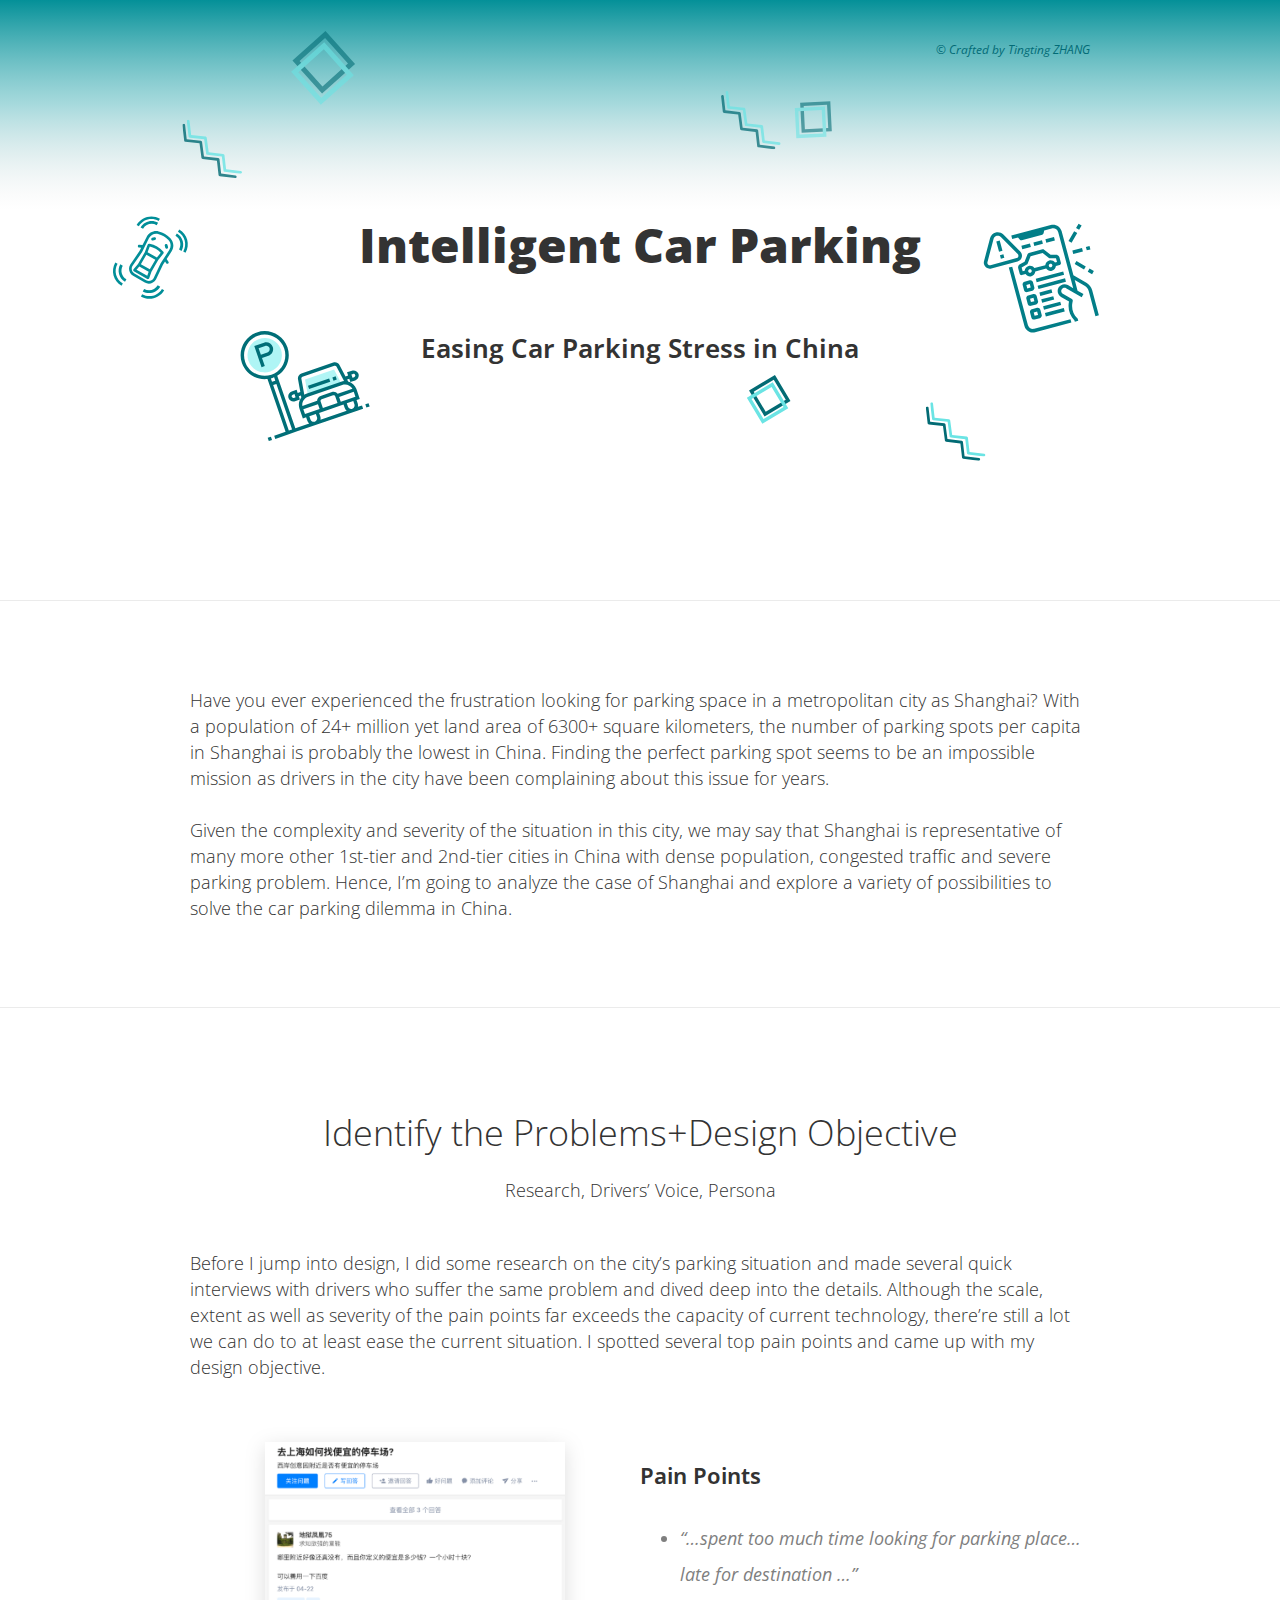
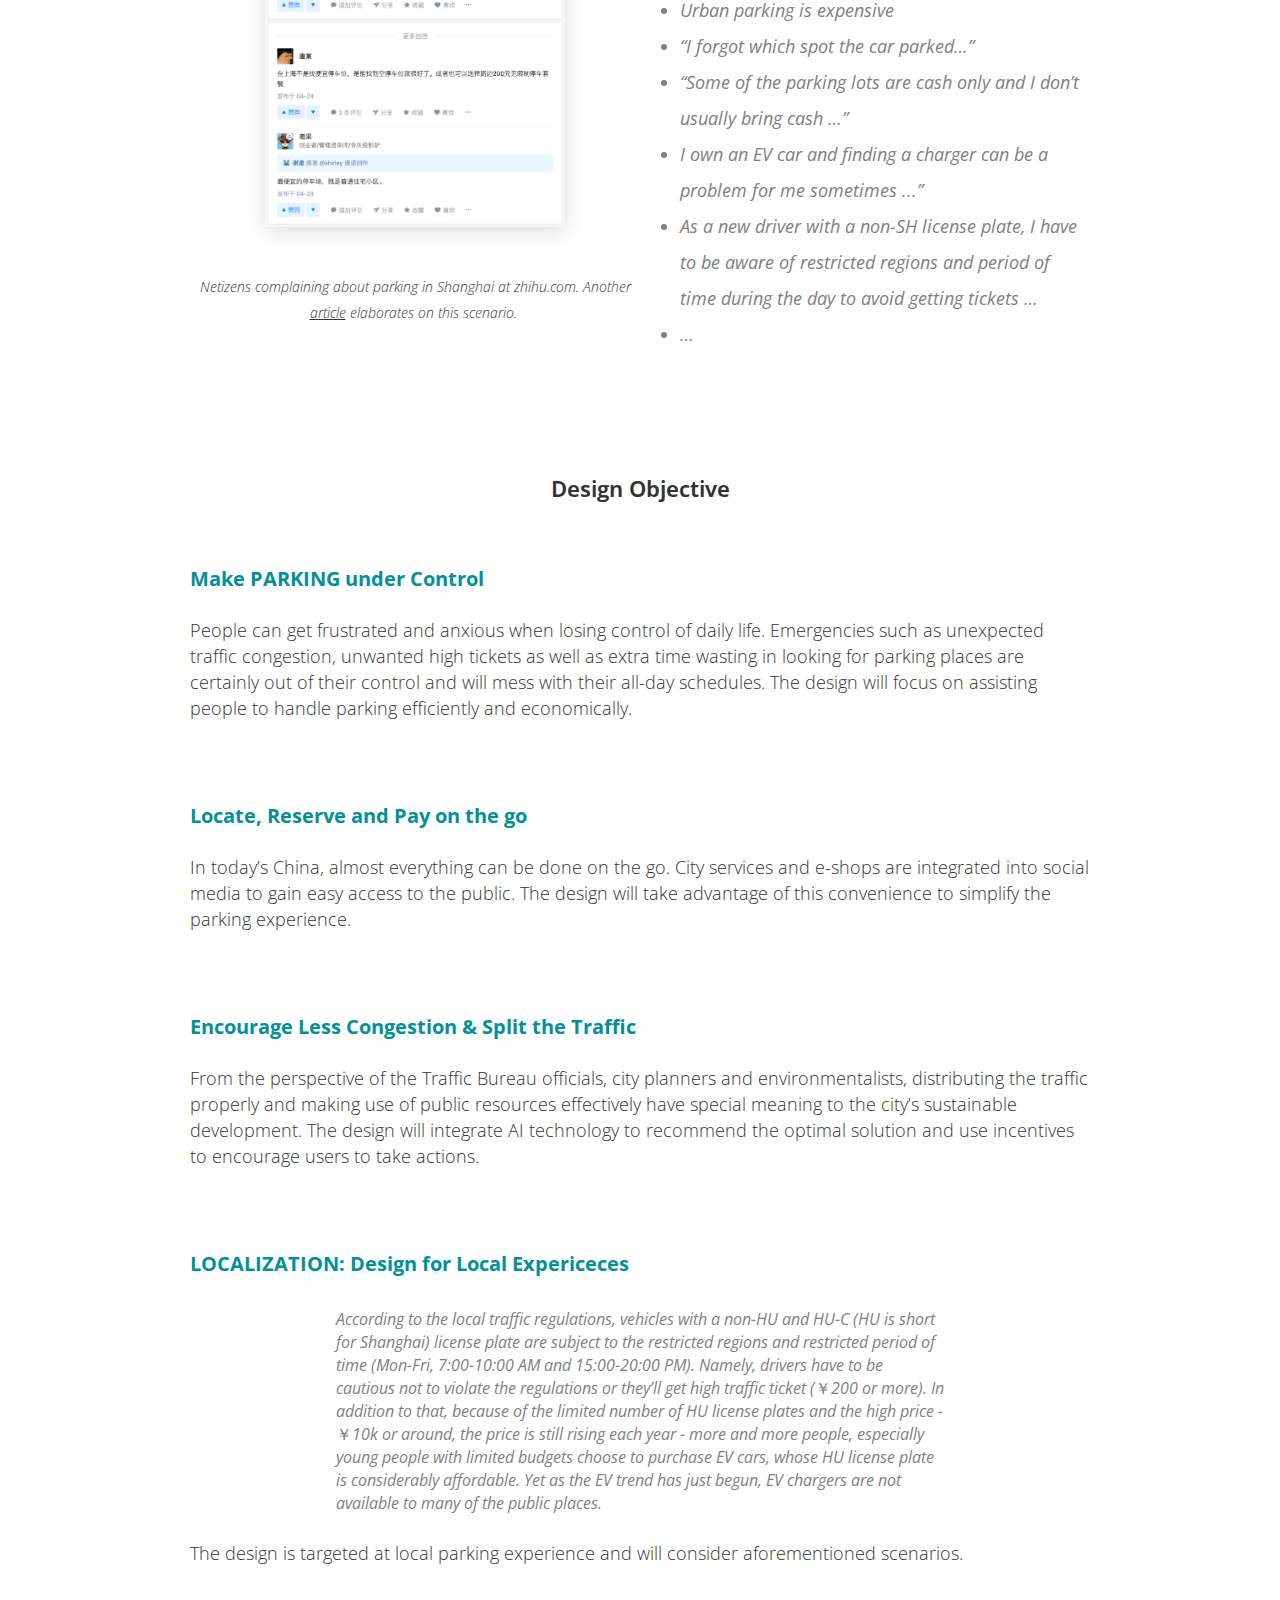
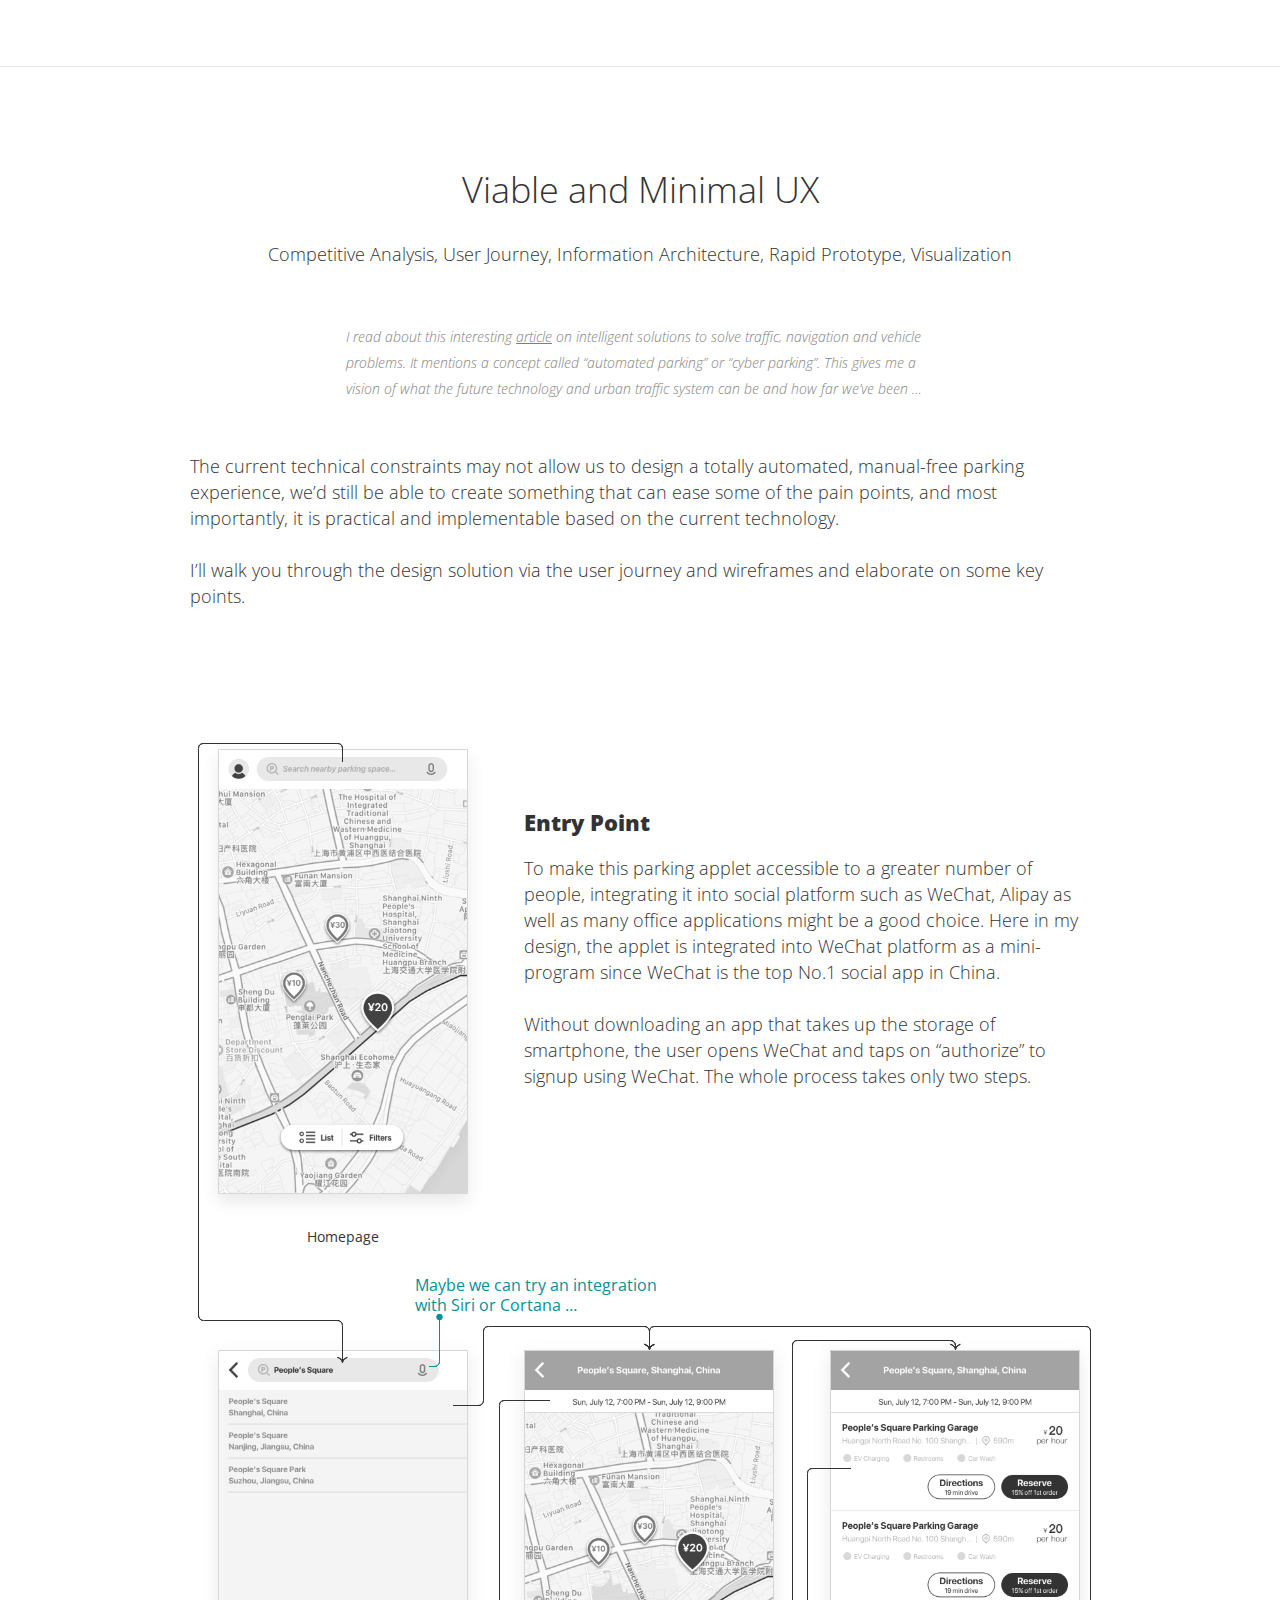
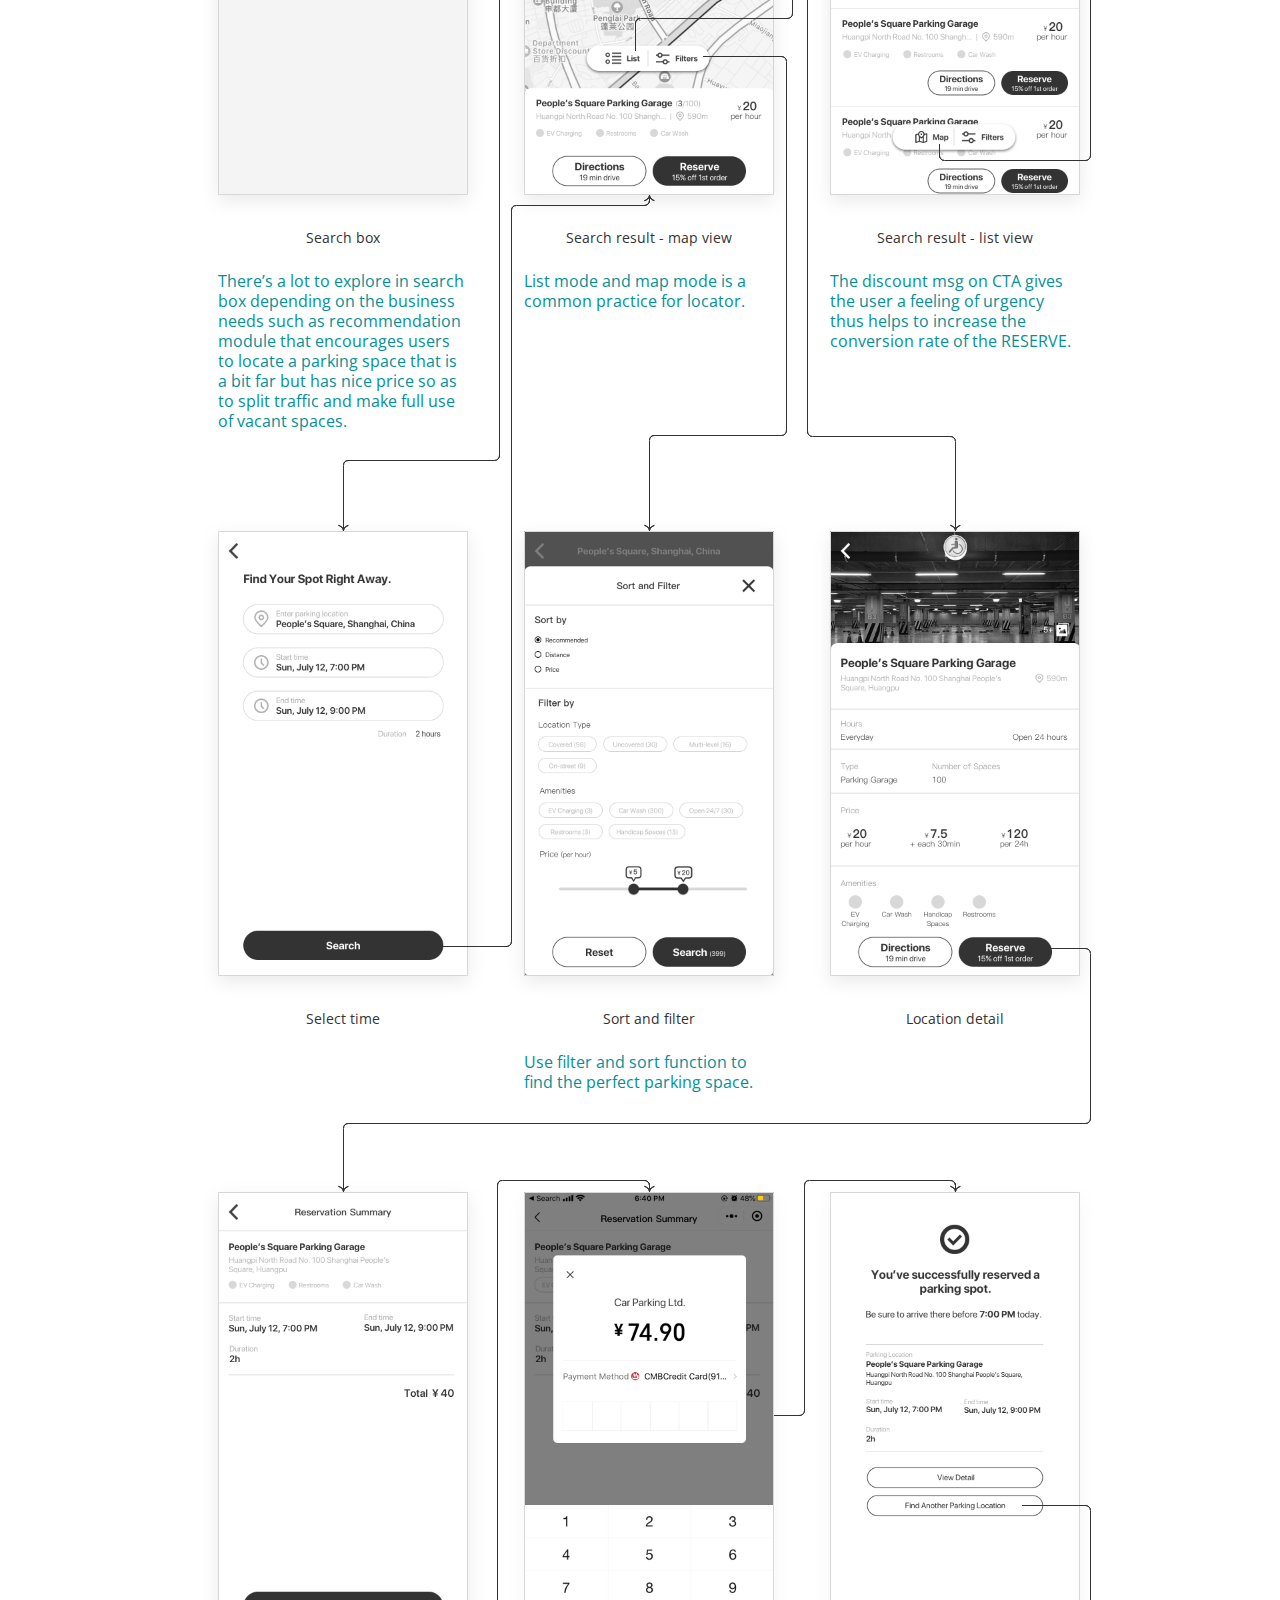
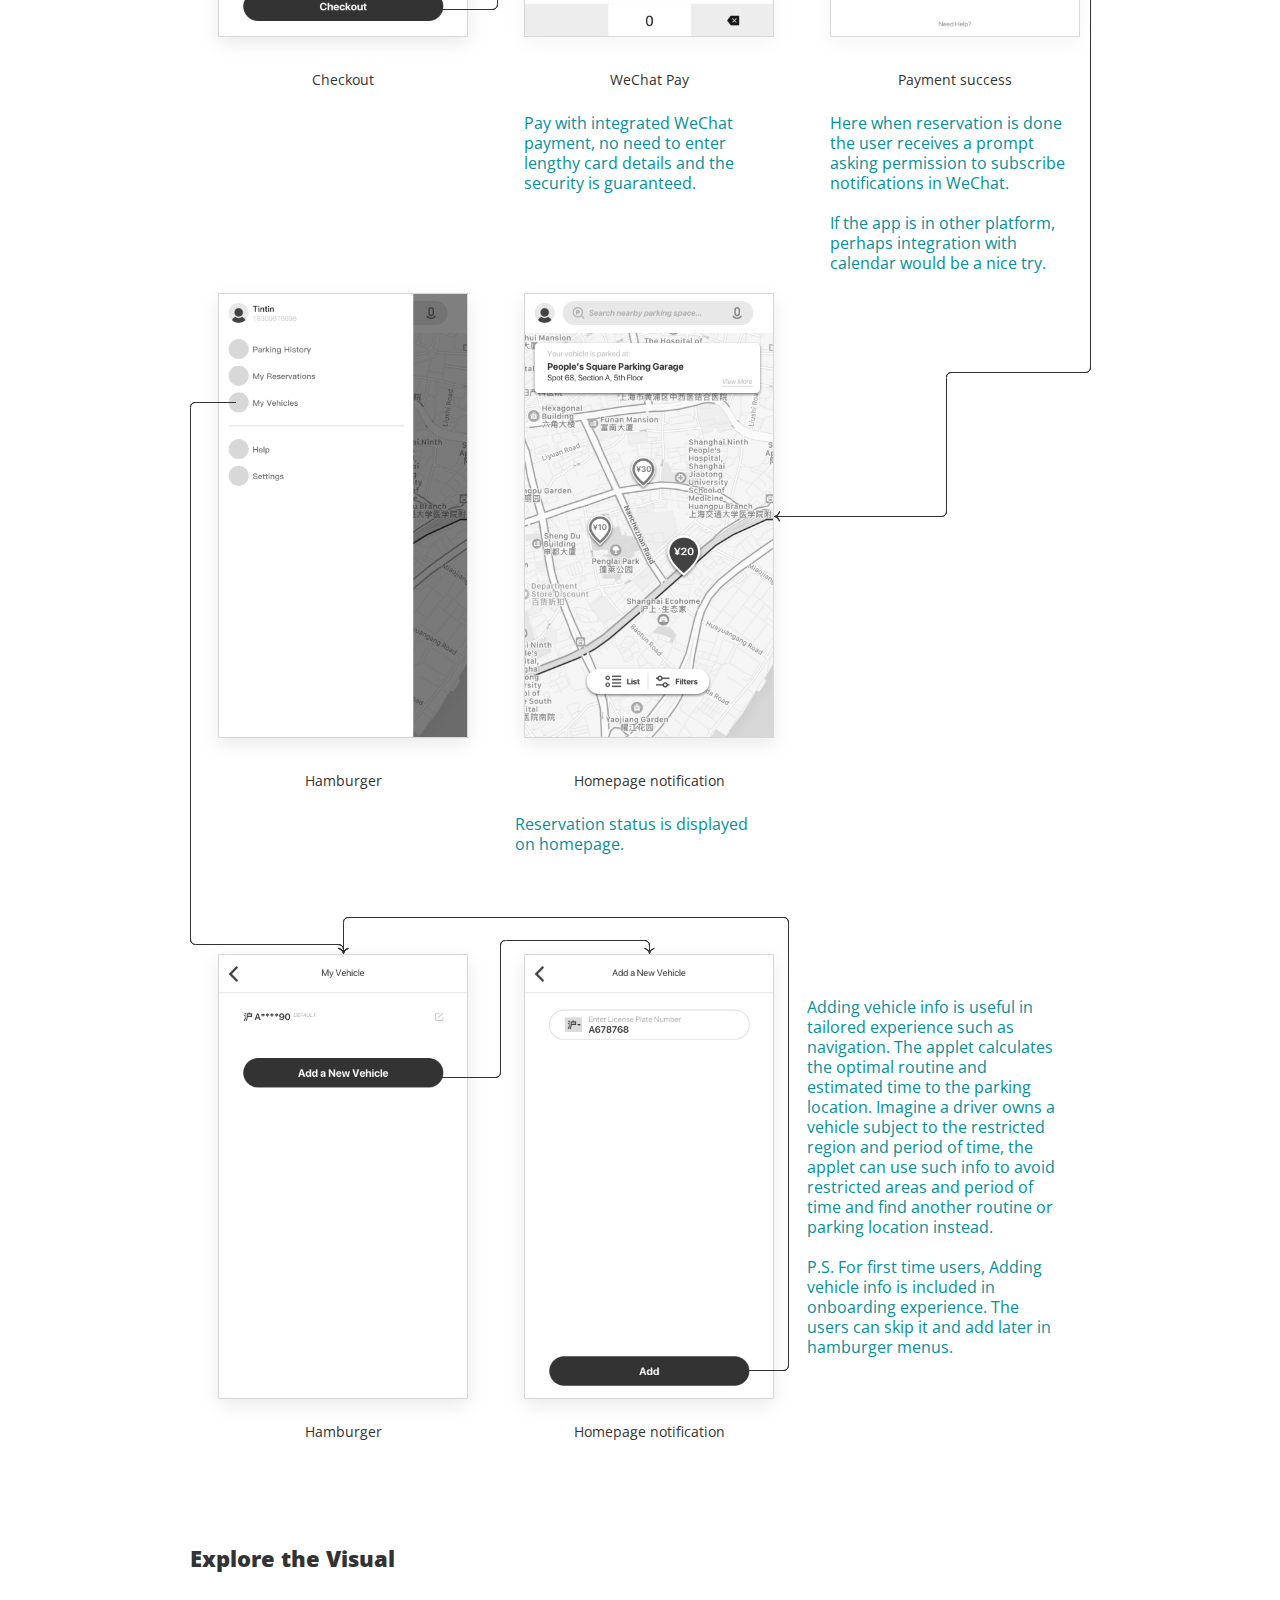
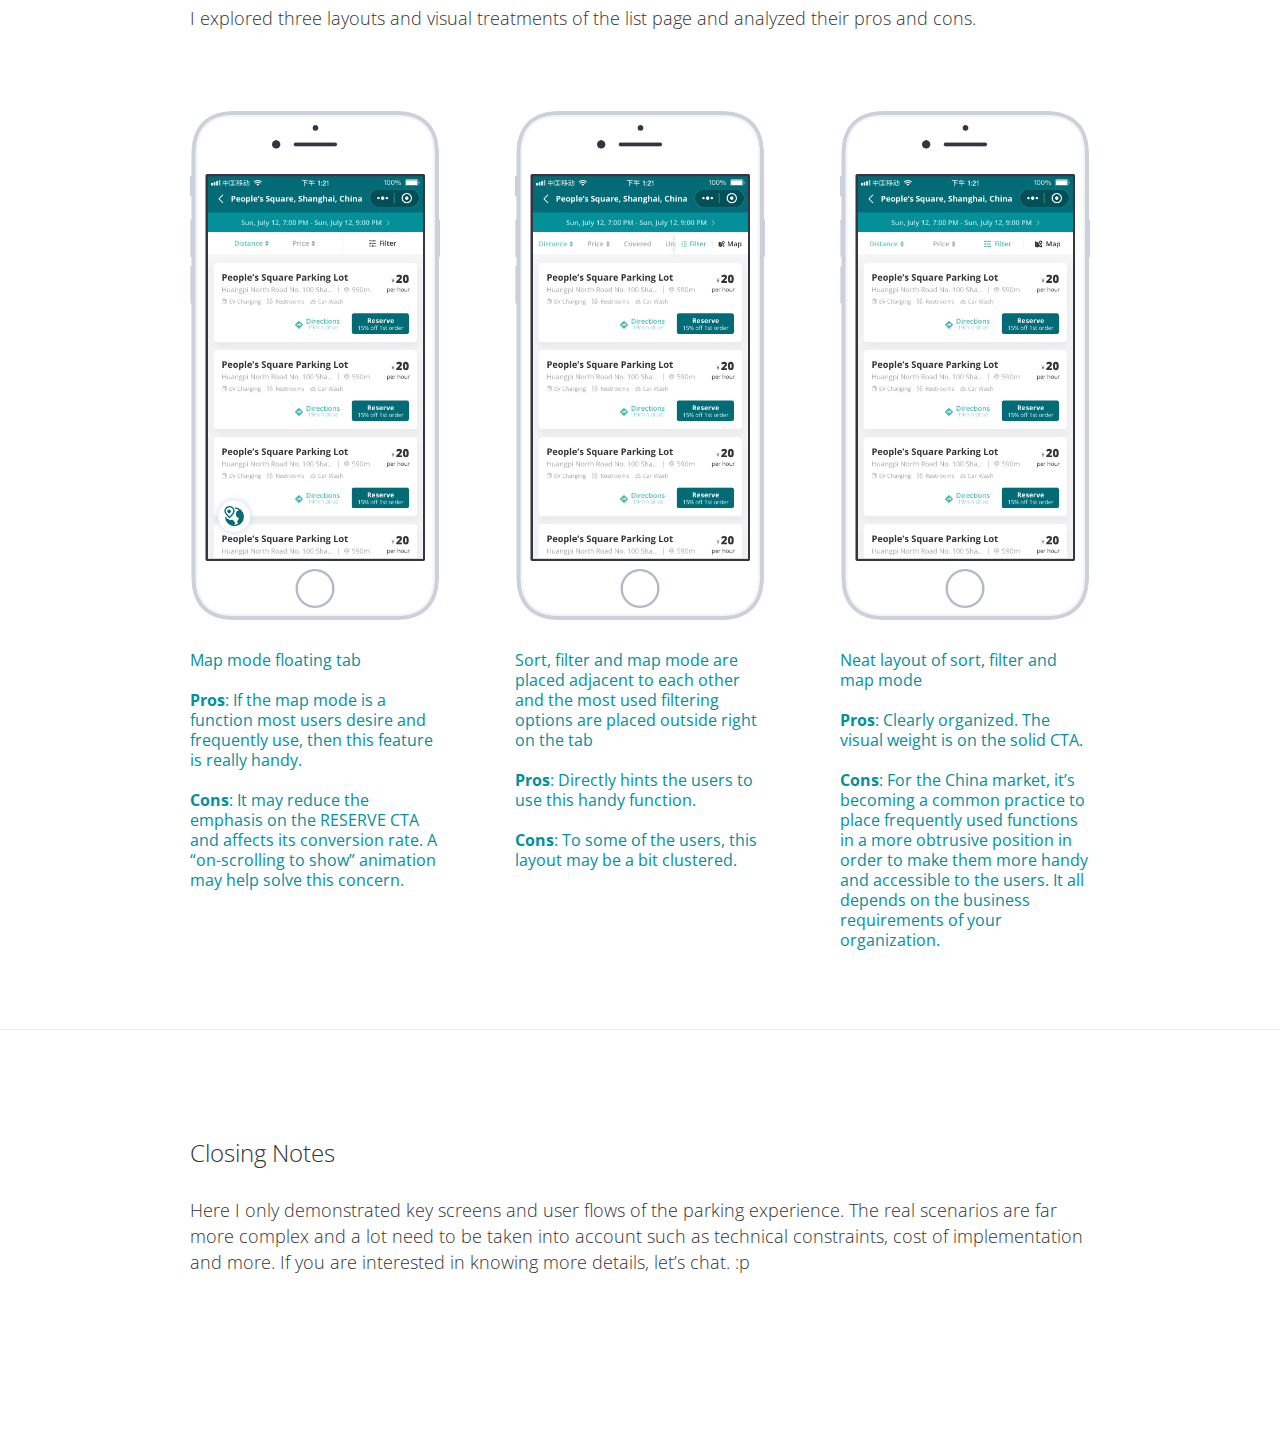
==== commit 0ebf5f16: "v20200715" ====
--- a/index.html
+++ b/index.html
@@ -1,12 +1,12 @@
 ﻿<!DOCTYPE html>
 <html>
   <head>
-    <title>Tingting's Portfolio</title>
+    <title>MS</title>
     <meta http-equiv="X-UA-Compatible" content="IE=edge"/>
     <meta http-equiv="content-type" content="text/html; charset=utf-8"/>
     <link href="resources/css/axure_rp_page.css" type="text/css" rel="stylesheet"/>
     <link href="data/styles.css" type="text/css" rel="stylesheet"/>
-    <link href="files/tingting_s_portfolio/styles.css" type="text/css" rel="stylesheet"/>
+    <link href="files/ms/styles.css" type="text/css" rel="stylesheet"/>
     <link href="https://fonts.googleapis.com/css?family=Open+Sans:300,300i,400,400i,600,600i,700,700i,800,800i&display=swap" type="text/css" rel="stylesheet"/>
     <script src="resources/scripts/jquery-3.2.1.min.js"></script>
     <script src="resources/scripts/axure/axQuery.js"></script>
@@ -39,7 +39,7 @@
     <script src="resources/scripts/axure/math.js"></script>
     <script src="resources/scripts/axure/jquery.nicescroll.min.js"></script>
     <script src="data/document.js"></script>
-    <script src="files/tingting_s_portfolio/data.js"></script>
+    <script src="files/ms/data.js"></script>
     <script type="text/javascript">
       $axure.utils.getTransparentGifPath = function() { return 'resources/images/transparent.gif'; };
       $axure.utils.getOtherPath = function() { return 'resources/Other.html'; };
@@ -49,698 +49,882 @@
   <body>
     <div id="base" class="">
 
-      <!-- Unnamed (Image) -->
-      <div id="u0" class="ax_default image">
-        <img id="u0_img" class="img " src="images/tingting_s_portfolio/u0.png"/>
-        <div id="u0_text" class="text " style="display:none; visibility: hidden">
-          <p></p>
-        </div>
-      </div>
-
-      <!-- Unnamed (Rectangle) -->
-      <div id="u1" class="ax_default label">
+      <!-- hero (Dynamic Panel) -->
+      <div id="u0" class="ax_default" data-label="hero">
+        <div id="u0_state0" class="panel_state" data-label="State1" style="">
+          <div id="u0_state0_content" class="panel_state_content">
+          </div>
+        </div>
+      </div>
+
+      <!-- Unnamed (Rectangle) -->
+      <div id="u1" class="ax_default paragraph">
         <div id="u1_div" class=""></div>
         <div id="u1_text" class="text ">
-          <p><span>Portfolio</span></p>
-        </div>
-      </div>
-
-      <!-- Unnamed (Rectangle) -->
-      <div id="u2" class="ax_default label">
-        <div id="u2_div" class=""></div>
-        <div id="u2_text" class="text ">
-          <p><span>About Me</span></p>
-        </div>
-      </div>
-
-      <!-- Unnamed (Rectangle) -->
-      <div id="u3" class="ax_default label">
-        <div id="u3_div" class=""></div>
-        <div id="u3_text" class="text ">
-          <p><span>Contact</span></p>
-        </div>
-      </div>
-
-      <!-- Hi (Rectangle) -->
-      <div id="u4" class="ax_default label ax_default_hidden" data-label="Hi" style="display:none; visibility: hidden">
-        <div id="u4_div" class=""></div>
-        <div id="u4_text" class="text ">
-          <p><span>Hi, I’m a UX designer. I craft delightful user experiences.</span></p>
-        </div>
-      </div>
-
-      <!-- CCL (Dynamic Panel) -->
-      <div id="u5" class="ax_default" data-label="CCL">
-        <div id="u5_state0" class="panel_state" data-label="State1" style="">
-          <div id="u5_state0_content" class="panel_state_content">
-
-            <!-- Unnamed (Group) -->
-            <div id="u6" class="ax_default" data-left="0" data-top="0" data-width="450" data-height="363">
-
-              <!-- Unnamed (Rectangle) -->
-              <div id="u7" class="ax_default box_2">
-                <div id="u7_div" class=""></div>
-                <div id="u7_text" class="text " style="display:none; visibility: hidden">
-                  <p></p>
-                </div>
-              </div>
-
-              <!-- Unnamed (Image) -->
-              <div id="u8" class="ax_default image">
-                <img id="u8_img" class="img " src="images/tingting_s_portfolio/u8.png"/>
-                <div id="u8_text" class="text " style="display:none; visibility: hidden">
-                  <p></p>
-                </div>
-              </div>
-            </div>
-          </div>
-        </div>
-        <div id="u5_state1" class="panel_state" data-label="Hover" style="visibility: hidden;">
-          <div id="u5_state1_content" class="panel_state_content">
-
-            <!-- Unnamed (Rectangle) -->
-            <div id="u9" class="ax_default box_2">
-              <div id="u9_div" class=""></div>
-              <div id="u9_text" class="text " style="display:none; visibility: hidden">
+          <p><span>Have you ever experienced the frustration looking for parking space in a metropolitan city as Shanghai? With a population of 24+ million yet land area of 6300+ square kilometers, the number of parking spots per capita in Shanghai is probably the lowest in China. Finding the perfect parking spot seems to be an impossible mission as drivers in the city have been complaining about this issue for years. </span></p><p><span><br></span></p><p><span>Given the complexity and severity of the situation in this city, we may say that Shanghai is representative of many more other 1st-tier and 2nd-tier cities in China with dense population, congested traffic and severe parking problem. Hence, I’m going to analyze the case of Shanghai and explore a variety of possibilities to solve the car parking dilemma in China.</span></p>
+        </div>
+      </div>
+
+      <!-- Unnamed (Dynamic Panel) -->
+      <div id="u2" class="ax_default">
+        <div id="u2_state0" class="panel_state" data-label="State1" style="">
+          <div id="u2_state0_content" class="panel_state_content">
+
+            <!-- Unnamed (Line) -->
+            <div id="u3" class="ax_default line">
+              <img id="u3_img" class="img " src="images/ms/u3.svg"/>
+              <div id="u3_text" class="text " style="display:none; visibility: hidden">
                 <p></p>
               </div>
             </div>
-
-            <!-- Unnamed (Image) -->
-            <div id="u10" class="ax_default image">
-              <img id="u10_img" class="img " src="images/tingting_s_portfolio/u8.png"/>
-              <div id="u10_text" class="text " style="display:none; visibility: hidden">
+          </div>
+        </div>
+      </div>
+
+      <!-- Unnamed (Dynamic Panel) -->
+      <div id="u4" class="ax_default">
+        <div id="u4_state0" class="panel_state" data-label="State1" style="">
+          <div id="u4_state0_content" class="panel_state_content">
+
+            <!-- Unnamed (Line) -->
+            <div id="u5" class="ax_default line">
+              <img id="u5_img" class="img " src="images/ms/u3.svg"/>
+              <div id="u5_text" class="text " style="display:none; visibility: hidden">
                 <p></p>
               </div>
             </div>
-
-            <!-- Hover (Group) -->
-            <div id="u11" class="ax_default" data-label="Hover" data-left="0" data-top="0" data-width="450" data-height="363">
-
-              <!-- Unnamed (Rectangle) -->
-              <div id="u12" class="ax_default box_2">
-                <div id="u12_div" class=""></div>
-                <div id="u12_text" class="text " style="display:none; visibility: hidden">
-                  <p></p>
-                </div>
-              </div>
-
-              <!-- Unnamed (Rectangle) -->
-              <div id="u13" class="ax_default label">
-                <div id="u13_div" class=""></div>
-                <div id="u13_text" class="text ">
-                  <p><span>:CHOCOOLATE Mobile Browsing Experience </span></p>
-                </div>
-              </div>
-
-              <!-- Unnamed (Rectangle) -->
-              <div id="u14" class="ax_default label">
-                <div id="u14_div" class=""></div>
-                <div id="u14_text" class="text ">
-                  <p><span>MOBILE WEB, RESPONSIVE DESIGN</span></p>
-                </div>
-              </div>
-            </div>
-          </div>
-        </div>
-      </div>
-
-      <!-- Citrix (Dynamic Panel) -->
-      <div id="u15" class="ax_default" data-label="Citrix">
-        <div id="u15_state0" class="panel_state" data-label="State1" style="">
-          <div id="u15_state0_content" class="panel_state_content">
-
-            <!-- Unnamed (Group) -->
-            <div id="u16" class="ax_default" data-left="0" data-top="0" data-width="450" data-height="639">
-
-              <!-- Unnamed (Rectangle) -->
-              <div id="u17" class="ax_default box_2">
-                <div id="u17_div" class=""></div>
-                <div id="u17_text" class="text " style="display:none; visibility: hidden">
-                  <p></p>
-                </div>
-              </div>
-
-              <!-- Unnamed (SVG) -->
-              <div id="u18" class="ax_default image">
-                <img id="u18_img" class="img " src="images/tingting_s_portfolio/u18.svg"/>
-                <div id="u18_text" class="text " style="display:none; visibility: hidden">
-                  <p></p>
-                </div>
-              </div>
-            </div>
-          </div>
-        </div>
-        <div id="u15_state1" class="panel_state" data-label="Hover" style="visibility: hidden;">
-          <div id="u15_state1_content" class="panel_state_content">
-
-            <!-- Unnamed (Group) -->
-            <div id="u19" class="ax_default" data-left="0" data-top="0" data-width="450" data-height="639">
-
-              <!-- Unnamed (Rectangle) -->
-              <div id="u20" class="ax_default box_2">
-                <div id="u20_div" class=""></div>
-                <div id="u20_text" class="text " style="display:none; visibility: hidden">
-                  <p></p>
-                </div>
-              </div>
-
-              <!-- Unnamed (SVG) -->
-              <div id="u21" class="ax_default image">
-                <img id="u21_img" class="img " src="images/tingting_s_portfolio/u18.svg"/>
-                <div id="u21_text" class="text " style="display:none; visibility: hidden">
-                  <p></p>
-                </div>
-              </div>
-            </div>
-
-            <!-- Hover (Group) -->
-            <div id="u22" class="ax_default" data-label="Hover" data-left="0" data-top="0" data-width="450" data-height="639">
-
-              <!-- Unnamed (Rectangle) -->
-              <div id="u23" class="ax_default box_2">
-                <div id="u23_div" class=""></div>
-                <div id="u23_text" class="text " style="display:none; visibility: hidden">
-                  <p></p>
-                </div>
-              </div>
-
-              <!-- Unnamed (Rectangle) -->
-              <div id="u24" class="ax_default label">
-                <div id="u24_div" class=""></div>
-                <div id="u24_text" class="text ">
-                  <p><span>CASABA SaaS</span></p>
-                </div>
-              </div>
-
-              <!-- Unnamed (Rectangle) -->
-              <div id="u25" class="ax_default label">
-                <div id="u25_div" class=""></div>
-                <div id="u25_text" class="text ">
-                  <p><span>PRODUCT DESIGN</span></p>
-                </div>
-              </div>
-            </div>
-          </div>
-        </div>
-      </div>
-
-      <!-- CASABA (Dynamic Panel) -->
-      <div id="u26" class="ax_default" data-label="CASABA">
-        <div id="u26_state0" class="panel_state" data-label="State1" style="">
-          <div id="u26_state0_content" class="panel_state_content">
-
-            <!-- Unnamed (Group) -->
-            <div id="u27" class="ax_default" data-left="0" data-top="0" data-width="450" data-height="276">
-
-              <!-- Unnamed (Rectangle) -->
-              <div id="u28" class="ax_default box_2">
-                <div id="u28_div" class=""></div>
-                <div id="u28_text" class="text " style="display:none; visibility: hidden">
-                  <p></p>
-                </div>
-              </div>
-
-              <!-- Unnamed (Image) -->
-              <div id="u29" class="ax_default image">
-                <img id="u29_img" class="img " src="images/tingting_s_portfolio/u29.png"/>
-                <div id="u29_text" class="text " style="display:none; visibility: hidden">
-                  <p></p>
-                </div>
-              </div>
-            </div>
-          </div>
-        </div>
-        <div id="u26_state1" class="panel_state" data-label="Hover" style="visibility: hidden;">
-          <div id="u26_state1_content" class="panel_state_content">
-
-            <!-- Unnamed (Group) -->
-            <div id="u30" class="ax_default" data-left="0" data-top="0" data-width="450" data-height="276">
-
-              <!-- Unnamed (Rectangle) -->
-              <div id="u31" class="ax_default box_2">
-                <div id="u31_div" class=""></div>
-                <div id="u31_text" class="text " style="display:none; visibility: hidden">
-                  <p></p>
-                </div>
-              </div>
-
-              <!-- Unnamed (Image) -->
-              <div id="u32" class="ax_default image">
-                <img id="u32_img" class="img " src="images/tingting_s_portfolio/u29.png"/>
-                <div id="u32_text" class="text " style="display:none; visibility: hidden">
-                  <p></p>
-                </div>
-              </div>
-            </div>
-
-            <!-- Hover (Group) -->
-            <div id="u33" class="ax_default" data-label="Hover" data-left="0" data-top="0" data-width="450" data-height="276">
-
-              <!-- Unnamed (Rectangle) -->
-              <div id="u34" class="ax_default box_2">
-                <div id="u34_div" class=""></div>
-                <div id="u34_text" class="text " style="display:none; visibility: hidden">
-                  <p></p>
-                </div>
-              </div>
-
-              <!-- Unnamed (Rectangle) -->
-              <div id="u35" class="ax_default label">
-                <div id="u35_div" class=""></div>
-                <div id="u35_text" class="text ">
-                  <p><span>Citrix Recruitment System</span></p>
-                </div>
-              </div>
-
-              <!-- Unnamed (Rectangle) -->
-              <div id="u36" class="ax_default label">
-                <div id="u36_div" class=""></div>
-                <div id="u36_text" class="text ">
-                  <p><span>UX/UI DESIGN</span></p>
-                </div>
-              </div>
-            </div>
-          </div>
-        </div>
-      </div>
-
-      <!-- RB_Locator (Dynamic Panel) -->
-      <div id="u37" class="ax_default" data-label="RB_Locator">
-        <div id="u37_state0" class="panel_state" data-label="State1" style="">
-          <div id="u37_state0_content" class="panel_state_content">
-
-            <!-- Unnamed (Group) -->
-            <div id="u38" class="ax_default" data-left="0" data-top="0" data-width="549" data-height="363">
-
-              <!-- Unnamed (Rectangle) -->
-              <div id="u39" class="ax_default box_2">
-                <div id="u39_div" class=""></div>
-                <div id="u39_text" class="text " style="display:none; visibility: hidden">
-                  <p></p>
-                </div>
-              </div>
-
-              <!-- Unnamed (Image) -->
-              <div id="u40" class="ax_default image">
-                <img id="u40_img" class="img " src="images/tingting_s_portfolio/u40.png"/>
-                <div id="u40_text" class="text " style="display:none; visibility: hidden">
-                  <p></p>
-                </div>
-              </div>
-            </div>
-          </div>
-        </div>
-        <div id="u37_state1" class="panel_state" data-label="Hover" style="visibility: hidden;">
-          <div id="u37_state1_content" class="panel_state_content">
-
-            <!-- Unnamed (Group) -->
-            <div id="u41" class="ax_default" data-left="0" data-top="0" data-width="549" data-height="363">
-
-              <!-- Unnamed (Rectangle) -->
-              <div id="u42" class="ax_default box_2">
-                <div id="u42_div" class=""></div>
-                <div id="u42_text" class="text " style="display:none; visibility: hidden">
-                  <p></p>
-                </div>
-              </div>
-
-              <!-- Unnamed (Image) -->
-              <div id="u43" class="ax_default image">
-                <img id="u43_img" class="img " src="images/tingting_s_portfolio/u40.png"/>
-                <div id="u43_text" class="text " style="display:none; visibility: hidden">
-                  <p></p>
-                </div>
-              </div>
-            </div>
-
-            <!-- Hover (Group) -->
-            <div id="u44" class="ax_default" data-label="Hover" data-left="0" data-top="0" data-width="549" data-height="363">
-
-              <!-- Unnamed (Rectangle) -->
-              <div id="u45" class="ax_default box_2">
-                <div id="u45_div" class=""></div>
-                <div id="u45_text" class="text " style="display:none; visibility: hidden">
-                  <p></p>
-                </div>
-              </div>
-
-              <!-- Unnamed (Rectangle) -->
-              <div id="u46" class="ax_default label">
-                <div id="u46_div" class=""></div>
-                <div id="u46_text" class="text ">
-                  <p><span>Locator Design</span></p>
-                </div>
-              </div>
-
-              <!-- Unnamed (Rectangle) -->
-              <div id="u47" class="ax_default label">
-                <div id="u47_div" class=""></div>
-                <div id="u47_text" class="text ">
-                  <p><span>WEB DESIGN, IXD</span></p>
-                </div>
-              </div>
-            </div>
-          </div>
-        </div>
-      </div>
-
-      <!-- Unnamed (Footer) -->
-
-      <!-- Unnamed (Rectangle) -->
-      <div id="u49" class="ax_default label">
-        <div id="u49_div" class=""></div>
-        <div id="u49_text" class="text ">
-          <p><span>© 2020 Tingting Zhang. All rights reserved.</span></p>
-        </div>
-      </div>
-
-      <!-- Unnamed (Shape) -->
-      <div id="u50" class="ax_default icon">
-        <img id="u50_img" class="img " src="images/tingting_s_portfolio/u50.svg"/>
-        <div id="u50_text" class="text " style="display:none; visibility: hidden">
-          <p></p>
-        </div>
-      </div>
-
-      <!-- Unnamed (Shape) -->
-      <div id="u51" class="ax_default icon">
-        <img id="u51_img" class="img " src="images/tingting_s_portfolio/u51.svg"/>
-        <div id="u51_text" class="text " style="display:none; visibility: hidden">
-          <p></p>
-        </div>
-      </div>
-
-      <!-- Unnamed (Shape) -->
-      <div id="u52" class="ax_default icon">
-        <img id="u52_img" class="img " src="images/tingting_s_portfolio/u52.svg"/>
-        <div id="u52_text" class="text " style="display:none; visibility: hidden">
-          <p></p>
-        </div>
-      </div>
-
-      <!-- Unnamed (Shape) -->
-      <div id="u53" class="ax_default icon">
-        <img id="u53_img" class="img " src="images/tingting_s_portfolio/u53.svg"/>
-        <div id="u53_text" class="text " style="display:none; visibility: hidden">
-          <p></p>
-        </div>
-      </div>
-
-      <!-- Unnamed (Shape) -->
-      <div id="u54" class="ax_default icon">
-        <img id="u54_img" class="img " src="images/tingting_s_portfolio/u54.svg"/>
-        <div id="u54_text" class="text " style="display:none; visibility: hidden">
-          <p></p>
+          </div>
+        </div>
+      </div>
+
+      <!-- Unnamed (Rectangle) -->
+      <div id="u6" class="ax_default label">
+        <div id="u6_div" class=""></div>
+        <div id="u6_text" class="text ">
+          <p><span>Identify the Problems+Design Objective</span></p>
+        </div>
+      </div>
+
+      <!-- Unnamed (Rectangle) -->
+      <div id="u7" class="ax_default paragraph">
+        <div id="u7_div" class=""></div>
+        <div id="u7_text" class="text ">
+          <p><span>Research, Drivers’ Voice, Persona</span></p>
+        </div>
+      </div>
+
+      <!-- Unnamed (Rectangle) -->
+      <div id="u8" class="ax_default paragraph">
+        <div id="u8_div" class=""></div>
+        <div id="u8_text" class="text ">
+          <p><span>Before I jump into design, I did some research on the city’s parking situation and made several quick interviews with drivers who suffer the same problem and dived deep into the details. Although the scale, extent as well as severity of the pain points far exceeds the capacity of current technology, there’re still a lot we can do to at least ease the current situation. I spotted several top pain points and came up with my design objective.</span></p>
         </div>
       </div>
 
       <!-- Unnamed (Group) -->
-      <div id="u55" class="ax_default" data-left="529" data-top="1811" data-width="127" data-height="19">
+      <div id="u9" class="ax_default" data-left="150" data-top="2161" data-width="900" data-height="160">
 
         <!-- Unnamed (Rectangle) -->
-        <div id="u56" class="ax_default label">
-          <div id="u56_div" class=""></div>
-          <div id="u56_text" class="text ">
-            <p><span>Resume</span></p>
-          </div>
-        </div>
-
-        <!-- Unnamed (Vertical Line) -->
-        <div id="u57" class="ax_default line">
-          <img id="u57_img" class="img " src="images/tingting_s_portfolio/u57.svg"/>
-          <div id="u57_text" class="text " style="display:none; visibility: hidden">
-            <p></p>
+        <div id="u10" class="ax_default paragraph">
+          <div id="u10_div" class=""></div>
+          <div id="u10_text" class="text ">
+            <p><span>People can get frustrated and anxious when losing control of daily life. Emergencies such as unexpected traffic congestion, unwanted high tickets as well as extra time wasting in looking for parking places are certainly out of their control and will mess with their all-day schedules. The design will focus on assisting people to handle parking efficiently and economically.</span></p>
           </div>
         </div>
 
         <!-- Unnamed (Rectangle) -->
-        <div id="u58" class="ax_default label">
-          <div id="u58_div" class=""></div>
-          <div id="u58_text" class="text ">
-            <p><span>Email</span></p>
-          </div>
-        </div>
-      </div>
-      <div id="u48" style="display:none; visibility:hidden;"></div>
-
-      <!-- IT (Dynamic Panel) -->
-      <div id="u59" class="ax_default" data-label="IT">
-        <div id="u59_state0" class="panel_state" data-label="State1" style="">
-          <div id="u59_state0_content" class="panel_state_content">
-
-            <!-- Unnamed (Group) -->
-            <div id="u60" class="ax_default" data-left="0" data-top="0" data-width="500" data-height="413">
-
-              <!-- Unnamed (Rectangle) -->
-              <div id="u61" class="ax_default box_2">
-                <div id="u61_div" class=""></div>
-                <div id="u61_text" class="text " style="display:none; visibility: hidden">
-                  <p></p>
-                </div>
-              </div>
-
-              <!-- Unnamed (SVG) -->
-              <div id="u62" class="ax_default image">
-                <img id="u62_img" class="img " src="images/tingting_s_portfolio/u62.svg"/>
-                <div id="u62_text" class="text " style="display:none; visibility: hidden">
-                  <p></p>
-                </div>
-              </div>
-            </div>
-          </div>
-        </div>
-        <div id="u59_state1" class="panel_state" data-label="Hover" style="visibility: hidden;">
-          <div id="u59_state1_content" class="panel_state_content">
-
-            <!-- Unnamed (Group) -->
-            <div id="u63" class="ax_default" data-left="0" data-top="0" data-width="500" data-height="413">
-
-              <!-- Unnamed (Rectangle) -->
-              <div id="u64" class="ax_default box_2">
-                <div id="u64_div" class=""></div>
-                <div id="u64_text" class="text " style="display:none; visibility: hidden">
-                  <p></p>
-                </div>
-              </div>
-
-              <!-- Unnamed (SVG) -->
-              <div id="u65" class="ax_default image">
-                <img id="u65_img" class="img " src="images/tingting_s_portfolio/u62.svg"/>
-                <div id="u65_text" class="text " style="display:none; visibility: hidden">
-                  <p></p>
-                </div>
-              </div>
-            </div>
-
-            <!-- Hover (Group) -->
-            <div id="u66" class="ax_default" data-label="Hover" data-left="0" data-top="0" data-width="500" data-height="413">
-
-              <!-- Unnamed (Rectangle) -->
-              <div id="u67" class="ax_default box_2">
-                <div id="u67_div" class=""></div>
-                <div id="u67_text" class="text " style="display:none; visibility: hidden">
-                  <p></p>
-                </div>
-              </div>
-
-              <!-- Unnamed (Rectangle) -->
-              <div id="u68" class="ax_default label">
-                <div id="u68_div" class=""></div>
-                <div id="u68_text" class="text ">
-                  <p><span>Creating Responsive Web Experience for Fashion Industry</span></p>
-                </div>
-              </div>
-
-              <!-- Unnamed (Rectangle) -->
-              <div id="u69" class="ax_default label">
-                <div id="u69_div" class=""></div>
-                <div id="u69_text" class="text ">
-                  <p><span>UX, USER RESEARCH</span></p>
-                </div>
-              </div>
-            </div>
-          </div>
-        </div>
-      </div>
-
-      <!-- Art (Dynamic Panel) -->
-      <div id="u70" class="ax_default" data-label="Art">
-        <div id="u70_state0" class="panel_state" data-label="State1" style="">
-          <div id="u70_state0_content" class="panel_state_content">
-
-            <!-- Unnamed (Image) -->
-            <div id="u71" class="ax_default image">
-              <img id="u71_img" class="img " src="images/tingting_s_portfolio/u71.jpg"/>
-              <div id="u71_text" class="text " style="display:none; visibility: hidden">
+        <div id="u11" class="ax_default paragraph">
+          <div id="u11_div" class=""></div>
+          <div id="u11_text" class="text ">
+            <p><span>Make PARKING under Control</span></p>
+          </div>
+        </div>
+      </div>
+
+      <!-- Unnamed (Rectangle) -->
+      <div id="u12" class="ax_default paragraph">
+        <div id="u12_div" class=""></div>
+        <div id="u12_text" class="text ">
+          <ul><li style=""><span>“…spent too much time looking for parking place… late for destination …”</span></li><li style=""><span>Urban parking is expensive</span></li><li style=""><span>“I forgot which spot the car parked…”</span></li><li style=""><span>“Some of the parking lots are cash only and I don’t usually bring cash …”</span></li><li style=""><span>I own an EV car and finding a charger can be a problem for me sometimes ...”</span></li><li style=""><span>As a new driver with a non-SH license plate, I have to be aware of restricted regions and period of time during the day to avoid getting tickets … </span></li><li style=""><span>…</span></li></ul>
+        </div>
+      </div>
+
+      <!-- Unnamed (Image) -->
+      <div id="u13" class="ax_default image">
+        <img id="u13_img" class="img " src="images/ms/u13.svg"/>
+        <div id="u13_text" class="text " style="display:none; visibility: hidden">
+          <p></p>
+        </div>
+      </div>
+
+      <!-- Unnamed (Rectangle) -->
+      <div id="u14" class="ax_default paragraph">
+        <div id="u14_div" class=""></div>
+        <div id="u14_text" class="text ">
+          <p><span>Pain Points</span></p>
+        </div>
+      </div>
+
+      <!-- Unnamed (Rectangle) -->
+      <div id="u15" class="ax_default paragraph">
+        <div id="u15_div" class=""></div>
+        <div id="u15_text" class="text ">
+          <p><span>Netizens complaining about parking in Shanghai at zhihu.com. Another </span><a id="u16" class="link"><span style="text-decoration:underline ;">article</span></a><span> elaborates on this scenario.&nbsp; </span></p>
+        </div>
+      </div>
+
+      <!-- Unnamed (Rectangle) -->
+      <div id="u17" class="ax_default label">
+        <div id="u17_div" class=""></div>
+        <div id="u17_text" class="text ">
+          <p><span>Intelligent Car Parking</span></p>
+        </div>
+      </div>
+
+      <!-- Unnamed (Rectangle) -->
+      <div id="u18" class="ax_default label">
+        <div id="u18_div" class=""></div>
+        <div id="u18_text" class="text ">
+          <p><span>Easing Car Parking Stress in China</span></p>
+        </div>
+      </div>
+
+      <!-- Unnamed (Rectangle) -->
+      <div id="u19" class="ax_default label">
+        <div id="u19_div" class=""></div>
+        <div id="u19_text" class="text ">
+          <p><span>© Crafted by Tingting ZHANG</span></p>
+        </div>
+      </div>
+
+      <!-- Unnamed (Rectangle) -->
+      <div id="u20" class="ax_default paragraph">
+        <div id="u20_div" class=""></div>
+        <div id="u20_text" class="text ">
+          <p><span>Design Objective</span></p>
+        </div>
+      </div>
+
+      <!-- Unnamed (Group) -->
+      <div id="u21" class="ax_default" data-left="150" data-top="2846" data-width="900" data-height="320">
+
+        <!-- Unnamed (Rectangle) -->
+        <div id="u22" class="ax_default paragraph">
+          <div id="u22_div" class=""></div>
+          <div id="u22_text" class="text ">
+            <p><span>LOCALIZATION: Design for Local Expericeces</span></p>
+          </div>
+        </div>
+
+        <!-- Unnamed (Rectangle) -->
+        <div id="u23" class="ax_default paragraph">
+          <div id="u23_div" class=""></div>
+          <div id="u23_text" class="text ">
+            <p><span style="font-family:'OpenSans-Italic', 'Open Sans Italic', 'Open Sans', sans-serif;font-style:italic;">According to the local traffic regulations, vehicles with a non-HU and HU-C (HU is short for Shanghai) license plate are subject to the restricted regions and restricted period of time (Mon-Fri, 7:00-10:00 AM and 15:00-20:00 PM). Namely, drivers have to be cautious not to violate the regulations or they’ll get high traffic ticket (</span><span style="font-family:'PingFang-SC-Regular', 'PingFang SC', sans-serif;font-style:normal;">￥</span><span style="font-family:'OpenSans-Italic', 'Open Sans Italic', 'Open Sans', sans-serif;font-style:italic;">200 or more). In addition to that, because of the limited number of HU license plates and the high price - </span><span style="font-family:'PingFang-SC-Regular', 'PingFang SC', sans-serif;font-style:normal;">￥</span><span style="font-family:'OpenSans-Italic', 'Open Sans Italic', 'Open Sans', sans-serif;font-style:italic;">10k or around, the price is still rising each year - more and more people, especially young people with limited budgets choose to purchase EV cars, whose HU license plate is considerably affordable. Yet as the EV trend has just begun, EV chargers are not available to many of the public places. </span></p>
+          </div>
+        </div>
+
+        <!-- Unnamed (Rectangle) -->
+        <div id="u24" class="ax_default paragraph">
+          <div id="u24_div" class=""></div>
+          <div id="u24_text" class="text ">
+            <p><span>The design is targeted at local parking experience and will consider aforementioned scenarios.</span></p>
+          </div>
+        </div>
+      </div>
+
+      <!-- Unnamed (Group) -->
+      <div id="u25" class="ax_default" data-left="150" data-top="2398" data-width="900" data-height="134">
+
+        <!-- Unnamed (Rectangle) -->
+        <div id="u26" class="ax_default paragraph">
+          <div id="u26_div" class=""></div>
+          <div id="u26_text" class="text ">
+            <p><span>Locate, Reserve and Pay on the go</span></p>
+          </div>
+        </div>
+
+        <!-- Unnamed (Rectangle) -->
+        <div id="u27" class="ax_default paragraph">
+          <div id="u27_div" class=""></div>
+          <div id="u27_text" class="text ">
+            <p><span>In today’s China, almost everything can be done on the go. City services and e-shops are integrated into social media to gain easy access to the public. The design will take advantage of this convenience to simplify the parking experience.</span></p>
+          </div>
+        </div>
+      </div>
+
+      <!-- Unnamed (Group) -->
+      <div id="u28" class="ax_default" data-left="150" data-top="2609" data-width="900" data-height="160">
+
+        <!-- Unnamed (Rectangle) -->
+        <div id="u29" class="ax_default paragraph">
+          <div id="u29_div" class=""></div>
+          <div id="u29_text" class="text ">
+            <p><span>Encourage Less Congestion &amp; Split the Traffic</span></p>
+          </div>
+        </div>
+
+        <!-- Unnamed (Rectangle) -->
+        <div id="u30" class="ax_default paragraph">
+          <div id="u30_div" class=""></div>
+          <div id="u30_text" class="text ">
+            <p><span>From the perspective of the Traffic Bureau officials, city planners and environmentalists, distributing the traffic properly and making use of public resources effectively have special meaning to the city’s sustainable development. The design will integrate AI technology to recommend the optimal solution and use incentives to encourage users to take actions.</span></p>
+          </div>
+        </div>
+      </div>
+
+      <!-- Unnamed (Dynamic Panel) -->
+      <div id="u31" class="ax_default">
+        <div id="u31_state0" class="panel_state" data-label="State1" style="">
+          <div id="u31_state0_content" class="panel_state_content">
+
+            <!-- Unnamed (Line) -->
+            <div id="u32" class="ax_default line">
+              <img id="u32_img" class="img " src="images/ms/u3.svg"/>
+              <div id="u32_text" class="text " style="display:none; visibility: hidden">
                 <p></p>
               </div>
             </div>
-
-            <!-- Unnamed (Image) -->
-            <div id="u72" class="ax_default image">
-              <img id="u72_img" class="img " src="images/tingting_s_portfolio/u72.jpg"/>
-              <div id="u72_text" class="text " style="display:none; visibility: hidden">
-                <p></p>
-              </div>
-            </div>
-          </div>
-        </div>
-        <div id="u70_state1" class="panel_state" data-label="Hover" style="visibility: hidden;">
-          <div id="u70_state1_content" class="panel_state_content">
-
-            <!-- Unnamed (Image) -->
-            <div id="u73" class="ax_default image">
-              <img id="u73_img" class="img " src="images/tingting_s_portfolio/u71.jpg"/>
-              <div id="u73_text" class="text " style="display:none; visibility: hidden">
-                <p></p>
-              </div>
-            </div>
-
-            <!-- Unnamed (Image) -->
-            <div id="u74" class="ax_default image">
-              <img id="u74_img" class="img " src="images/tingting_s_portfolio/u72.jpg"/>
-              <div id="u74_text" class="text " style="display:none; visibility: hidden">
-                <p></p>
-              </div>
-            </div>
-
-            <!-- Hover (Group) -->
-            <div id="u75" class="ax_default" data-label="Hover" data-left="0" data-top="0" data-width="351" data-height="363">
-
-              <!-- Unnamed (Rectangle) -->
-              <div id="u76" class="ax_default box_2">
-                <div id="u76_div" class=""></div>
-                <div id="u76_text" class="text " style="display:none; visibility: hidden">
-                  <p></p>
-                </div>
-              </div>
-
-              <!-- Unnamed (Rectangle) -->
-              <div id="u77" class="ax_default label">
-                <div id="u77_div" class=""></div>
-                <div id="u77_text" class="text ">
-                  <p><span>Art</span></p>
-                </div>
-              </div>
-
-              <!-- Unnamed (Rectangle) -->
-              <div id="u78" class="ax_default label">
-                <div id="u78_div" class=""></div>
-                <div id="u78_text" class="text ">
-                  <p><span>GRAPHIC DESIGN</span></p>
-                </div>
-              </div>
-            </div>
-          </div>
-        </div>
-      </div>
-
-      <!-- Unnamed (Image) -->
-      <div id="u79" class="ax_default image ax_default_unplaced" style="display:none; visibility: hidden">
-        <img id="u79_img" class="img " src="resources/images/transparent.gif"/>
-        <div id="u79_text" class="text " style="display:none; visibility: hidden">
-          <p></p>
-        </div>
-      </div>
-
-      <!-- Unnamed (Rectangle) -->
-      <div id="u80" class="ax_default label ax_default_unplaced selected" selectiongroup="Menus" style="display:none; visibility: hidden">
-        <div id="u80_div" class="selected"></div>
+          </div>
+        </div>
+      </div>
+
+      <!-- Unnamed (Rectangle) -->
+      <div id="u33" class="ax_default label">
+        <div id="u33_div" class=""></div>
+        <div id="u33_text" class="text ">
+          <p><span>Viable and Minimal UX</span></p>
+        </div>
+      </div>
+
+      <!-- Unnamed (Rectangle) -->
+      <div id="u34" class="ax_default paragraph">
+        <div id="u34_div" class=""></div>
+        <div id="u34_text" class="text ">
+          <p><span>Competitive Analysis, User Journey, Information Architecture, Rapid Prototype, Visualization</span></p>
+        </div>
+      </div>
+
+      <!-- Unnamed (Rectangle) -->
+      <div id="u35" class="ax_default paragraph">
+        <div id="u35_div" class=""></div>
+        <div id="u35_text" class="text ">
+          <p><span>To make this parking applet accessible to a greater number of people, integrating it into social platform such as WeChat, Alipay as well as many office applications might be a good choice. Here in my design, the applet is integrated into WeChat platform as a mini-program since WeChat is the top No.1 social app in China.</span></p><p><span><br></span></p><p><span>Without downloading an app that takes up the storage of smartphone, the user opens WeChat and taps on “authorize” to signup using WeChat. The whole process takes only two steps.</span></p>
+        </div>
+      </div>
+
+      <!-- Unnamed (Rectangle) -->
+      <div id="u36" class="ax_default paragraph">
+        <div id="u36_div" class=""></div>
+        <div id="u36_text" class="text ">
+          <p><span>There’s a lot to explore in search box depending on the business needs such as recommendation module that encourages users to locate a parking space that is a bit far but has nice price so as to split traffic and make full use of vacant spaces.&nbsp; </span></p>
+        </div>
+      </div>
+
+      <!-- Unnamed (Rectangle) -->
+      <div id="u37" class="ax_default paragraph">
+        <div id="u37_div" class=""></div>
+        <div id="u37_text" class="text ">
+          <p><span>Entry Point</span></p>
+        </div>
+      </div>
+
+      <!-- Unnamed (Rectangle) -->
+      <div id="u38" class="ax_default paragraph">
+        <div id="u38_div" class=""></div>
+        <div id="u38_text" class="text ">
+          <p><span>I read about this interesting </span><a id="u39" class="link"><span style="text-decoration:underline ;">article</span></a><span> on intelligent solutions to solve traffic, navigation and vehicle problems. It mentions a concept called “automated parking” or “cyber parking”. This gives me a vision of what the future technology and urban traffic system can be and how far we’ve been …</span></p>
+        </div>
+      </div>
+
+      <!-- Unnamed (Rectangle) -->
+      <div id="u40" class="ax_default paragraph">
+        <div id="u40_div" class=""></div>
+        <div id="u40_text" class="text ">
+          <p><span>The current technical constraints may not allow us to design a totally automated, manual-free parking experience, we’d still be able to create something that can ease some of the pain points, and most importantly, it is practical and implementable based on the current technology. </span></p><p><span><br></span></p><p><span>I’ll walk you through the design solution via the user journey and wireframes and elaborate on some key points.</span></p>
+        </div>
+      </div>
+
+      <!-- Unnamed (Image) -->
+      <div id="u41" class="ax_default image">
+        <img id="u41_img" class="img " src="images/ms/u41.svg"/>
+        <div id="u41_text" class="text " style="display:none; visibility: hidden">
+          <p></p>
+        </div>
+      </div>
+
+      <!-- Unnamed (Image) -->
+      <div id="u42" class="ax_default image">
+        <img id="u42_img" class="img " src="images/ms/u42.svg"/>
+        <div id="u42_text" class="text " style="display:none; visibility: hidden">
+          <p></p>
+        </div>
+      </div>
+
+      <!-- Unnamed (Image) -->
+      <div id="u43" class="ax_default image">
+        <img id="u43_img" class="img " src="images/ms/u43.svg"/>
+        <div id="u43_text" class="text " style="display:none; visibility: hidden">
+          <p></p>
+        </div>
+      </div>
+
+      <!-- Unnamed (Image) -->
+      <div id="u44" class="ax_default image">
+        <img id="u44_img" class="img " src="images/ms/u44.svg"/>
+        <div id="u44_text" class="text " style="display:none; visibility: hidden">
+          <p></p>
+        </div>
+      </div>
+
+      <!-- Unnamed (Image) -->
+      <div id="u45" class="ax_default image">
+        <img id="u45_img" class="img " src="images/ms/u45.svg"/>
+        <div id="u45_text" class="text " style="display:none; visibility: hidden">
+          <p></p>
+        </div>
+      </div>
+
+      <!-- Unnamed (Image) -->
+      <div id="u46" class="ax_default image">
+        <img id="u46_img" class="img " src="images/ms/u46.svg"/>
+        <div id="u46_text" class="text " style="display:none; visibility: hidden">
+          <p></p>
+        </div>
+      </div>
+
+      <!-- Unnamed (Image) -->
+      <div id="u47" class="ax_default image">
+        <img id="u47_img" class="img " src="images/ms/u47.svg"/>
+        <div id="u47_text" class="text " style="display:none; visibility: hidden">
+          <p></p>
+        </div>
+      </div>
+
+      <!-- Unnamed (Image) -->
+      <div id="u48" class="ax_default image">
+        <img id="u48_img" class="img " src="images/ms/u48.svg"/>
+        <div id="u48_text" class="text " style="display:none; visibility: hidden">
+          <p></p>
+        </div>
+      </div>
+
+      <!-- Unnamed (Image) -->
+      <div id="u49" class="ax_default image">
+        <img id="u49_img" class="img " src="images/ms/u49.png"/>
+        <div id="u49_text" class="text " style="display:none; visibility: hidden">
+          <p></p>
+        </div>
+      </div>
+
+      <!-- Unnamed (Image) -->
+      <div id="u50" class="ax_default image">
+        <img id="u50_img" class="img " src="images/ms/u50.png"/>
+        <div id="u50_text" class="text " style="display:none; visibility: hidden">
+          <p></p>
+        </div>
+      </div>
+
+      <!-- Unnamed (Image) -->
+      <div id="u51" class="ax_default image">
+        <img id="u51_img" class="img " src="images/ms/u51.png"/>
+        <div id="u51_text" class="text " style="display:none; visibility: hidden">
+          <p></p>
+        </div>
+      </div>
+
+      <!-- Unnamed (Image) -->
+      <div id="u52" class="ax_default image">
+        <img id="u52_img" class="img " src="images/ms/u52.svg"/>
+        <div id="u52_text" class="text " style="display:none; visibility: hidden">
+          <p></p>
+        </div>
+      </div>
+
+      <!-- Unnamed (Image) -->
+      <div id="u53" class="ax_default image">
+        <img id="u53_img" class="img " src="images/ms/u53.svg"/>
+        <div id="u53_text" class="text " style="display:none; visibility: hidden">
+          <p></p>
+        </div>
+      </div>
+
+      <!-- Unnamed (Image) -->
+      <div id="u54" class="ax_default image">
+        <img id="u54_img" class="img " src="images/ms/u54.svg"/>
+        <div id="u54_text" class="text " style="display:none; visibility: hidden">
+          <p></p>
+        </div>
+      </div>
+
+      <!-- Unnamed (Rectangle) -->
+      <div id="u55" class="ax_default paragraph">
+        <div id="u55_div" class=""></div>
+        <div id="u55_text" class="text ">
+          <p><span>Homepage</span></p>
+        </div>
+      </div>
+
+      <!-- Unnamed (Rectangle) -->
+      <div id="u56" class="ax_default paragraph">
+        <div id="u56_div" class=""></div>
+        <div id="u56_text" class="text ">
+          <p><span>Search box</span></p>
+        </div>
+      </div>
+
+      <!-- Unnamed (Rectangle) -->
+      <div id="u57" class="ax_default paragraph">
+        <div id="u57_div" class=""></div>
+        <div id="u57_text" class="text ">
+          <p><span>Search result - map view</span></p>
+        </div>
+      </div>
+
+      <!-- Unnamed (Rectangle) -->
+      <div id="u58" class="ax_default paragraph">
+        <div id="u58_div" class=""></div>
+        <div id="u58_text" class="text ">
+          <p><span>Search result - list view</span></p>
+        </div>
+      </div>
+
+      <!-- Unnamed (Rectangle) -->
+      <div id="u59" class="ax_default paragraph">
+        <div id="u59_div" class=""></div>
+        <div id="u59_text" class="text ">
+          <p><span>Sort and filter</span></p>
+        </div>
+      </div>
+
+      <!-- Unnamed (Rectangle) -->
+      <div id="u60" class="ax_default paragraph">
+        <div id="u60_div" class=""></div>
+        <div id="u60_text" class="text ">
+          <p><span>Select time</span></p>
+        </div>
+      </div>
+
+      <!-- Unnamed (Rectangle) -->
+      <div id="u61" class="ax_default paragraph">
+        <div id="u61_div" class=""></div>
+        <div id="u61_text" class="text ">
+          <p><span>Location detail</span></p>
+        </div>
+      </div>
+
+      <!-- Unnamed (Image) -->
+      <div id="u62" class="ax_default image">
+        <img id="u62_img" class="img " src="images/ms/u62.svg"/>
+        <div id="u62_text" class="text " style="display:none; visibility: hidden">
+          <p></p>
+        </div>
+      </div>
+
+      <!-- Unnamed (Rectangle) -->
+      <div id="u63" class="ax_default paragraph">
+        <div id="u63_div" class=""></div>
+        <div id="u63_text" class="text ">
+          <p><span>Checkout</span></p>
+        </div>
+      </div>
+
+      <!-- Unnamed (Rectangle) -->
+      <div id="u64" class="ax_default paragraph">
+        <div id="u64_div" class=""></div>
+        <div id="u64_text" class="text ">
+          <p><span>WeChat Pay</span></p>
+        </div>
+      </div>
+
+      <!-- Unnamed (Rectangle) -->
+      <div id="u65" class="ax_default paragraph">
+        <div id="u65_div" class=""></div>
+        <div id="u65_text" class="text ">
+          <p><span>Payment success</span></p>
+        </div>
+      </div>
+
+      <!-- Unnamed (Rectangle) -->
+      <div id="u66" class="ax_default paragraph">
+        <div id="u66_div" class=""></div>
+        <div id="u66_text" class="text ">
+          <p><span>Hamburger</span></p>
+        </div>
+      </div>
+
+      <!-- Unnamed (Rectangle) -->
+      <div id="u67" class="ax_default paragraph">
+        <div id="u67_div" class=""></div>
+        <div id="u67_text" class="text ">
+          <p><span>Homepage notification</span></p>
+        </div>
+      </div>
+
+      <!-- Unnamed (Rectangle) -->
+      <div id="u68" class="ax_default paragraph">
+        <div id="u68_div" class=""></div>
+        <div id="u68_text" class="text ">
+          <p><span>Maybe we can try an integration with Siri or Cortana …</span></p>
+        </div>
+      </div>
+
+      <!-- Unnamed (Image) -->
+      <div id="u69" class="ax_default image">
+        <img id="u69_img" class="img " src="images/ms/u69.svg"/>
+        <div id="u69_text" class="text " style="display:none; visibility: hidden">
+          <p></p>
+        </div>
+      </div>
+
+      <!-- Unnamed (Rectangle) -->
+      <div id="u70" class="ax_default paragraph">
+        <div id="u70_div" class=""></div>
+        <div id="u70_text" class="text ">
+          <p><span>The discount msg on CTA gives the user a feeling of urgency thus helps to increase the conversion rate of the RESERVE. </span></p>
+        </div>
+      </div>
+
+      <!-- Unnamed (Image) -->
+      <div id="u71" class="ax_default image">
+        <img id="u71_img" class="img " src="images/ms/u71.svg"/>
+        <div id="u71_text" class="text " style="display:none; visibility: hidden">
+          <p></p>
+        </div>
+      </div>
+
+      <!-- Unnamed (Rectangle) -->
+      <div id="u72" class="ax_default paragraph">
+        <div id="u72_div" class=""></div>
+        <div id="u72_text" class="text ">
+          <p><span>List mode and map mode is a common practice for locator.</span></p>
+        </div>
+      </div>
+
+      <!-- Unnamed (Rectangle) -->
+      <div id="u73" class="ax_default paragraph">
+        <div id="u73_div" class=""></div>
+        <div id="u73_text" class="text ">
+          <p><span>Use filter and sort function to find the perfect parking space.</span></p>
+        </div>
+      </div>
+
+      <!-- Unnamed (Rectangle) -->
+      <div id="u74" class="ax_default paragraph">
+        <div id="u74_div" class=""></div>
+        <div id="u74_text" class="text ">
+          <p><span>Pay with integrated WeChat payment, no need to enter lengthy card details and the security is guaranteed.</span></p>
+        </div>
+      </div>
+
+      <!-- Unnamed (Rectangle) -->
+      <div id="u75" class="ax_default paragraph">
+        <div id="u75_div" class=""></div>
+        <div id="u75_text" class="text ">
+          <p><span>Reservation status is displayed on homepage.</span></p>
+        </div>
+      </div>
+
+      <!-- Unnamed (Rectangle) -->
+      <div id="u76" class="ax_default paragraph">
+        <div id="u76_div" class=""></div>
+        <div id="u76_text" class="text ">
+          <p><span>Hamburger</span></p>
+        </div>
+      </div>
+
+      <!-- Unnamed (Rectangle) -->
+      <div id="u77" class="ax_default paragraph">
+        <div id="u77_div" class=""></div>
+        <div id="u77_text" class="text ">
+          <p><span>Homepage notification</span></p>
+        </div>
+      </div>
+
+      <!-- Unnamed (Rectangle) -->
+      <div id="u78" class="ax_default paragraph">
+        <div id="u78_div" class=""></div>
+        <div id="u78_text" class="text ">
+          <p><span>Adding vehicle info is useful in tailored experience such as navigation. The applet calculates the optimal routine and estimated time to the parking location. Imagine a driver owns a vehicle subject to the restricted region and period of time, the applet can use such info to avoid restricted areas and period of time and find another routine or parking location instead. </span></p><p><span><br></span></p><p><span>P.S. For first time users, Adding vehicle info is included in onboarding experience. The users can skip it and add later in hamburger menus. </span></p>
+        </div>
+      </div>
+
+      <!-- Unnamed (Rectangle) -->
+      <div id="u79" class="ax_default paragraph">
+        <div id="u79_div" class=""></div>
+        <div id="u79_text" class="text ">
+          <p><span>I explored three layouts and visual treatments of the list page and analyzed their pros and cons.</span></p>
+        </div>
+      </div>
+
+      <!-- Unnamed (Rectangle) -->
+      <div id="u80" class="ax_default paragraph">
+        <div id="u80_div" class=""></div>
         <div id="u80_text" class="text ">
-          <p><span>Portfolio</span></p>
-        </div>
-      </div>
-
-      <!-- Unnamed (Rectangle) -->
-      <div id="u81" class="ax_default label ax_default_unplaced" selectiongroup="Menus" style="display:none; visibility: hidden">
+          <p><span>Explore the Visual</span></p>
+        </div>
+      </div>
+
+      <!-- Unnamed (Rectangle) -->
+      <div id="u81" class="ax_default paragraph">
         <div id="u81_div" class=""></div>
         <div id="u81_text" class="text ">
-          <p><span>About Me</span></p>
-        </div>
-      </div>
-
-      <!-- Unnamed (Rectangle) -->
-      <div id="u82" class="ax_default label ax_default_unplaced" selectiongroup="Menus" style="display:none; visibility: hidden">
+          <p><span style="font-family:'OpenSans-Regular', 'Open Sans', sans-serif;font-weight:400;">Map mode floating tab</span></p><p><span style="font-family:'OpenSans-Regular', 'Open Sans', sans-serif;font-weight:400;"><br></span></p><p><span style="font-family:'OpenSans-Bold', 'Open Sans Bold', 'Open Sans', sans-serif;font-weight:700;">Pros</span><span style="font-family:'OpenSans-Regular', 'Open Sans', sans-serif;font-weight:400;">: If the map mode is a function most users desire and frequently use, then this feature is really handy.</span></p><p><span style="font-family:'OpenSans-Regular', 'Open Sans', sans-serif;font-weight:400;"><br></span></p><p><span style="font-family:'OpenSans-Bold', 'Open Sans Bold', 'Open Sans', sans-serif;font-weight:700;">Cons</span><span style="font-family:'OpenSans-Regular', 'Open Sans', sans-serif;font-weight:400;">: It may reduce the emphasis on the RESERVE CTA and affects its conversion rate. A “on-scrolling to show” animation may help solve this concern.</span></p>
+        </div>
+      </div>
+
+      <!-- Unnamed (Rectangle) -->
+      <div id="u82" class="ax_default paragraph">
         <div id="u82_div" class=""></div>
         <div id="u82_text" class="text ">
-          <p><span>Contact</span></p>
-        </div>
-      </div>
-
-      <!-- PROTOSTAR (Dynamic Panel) -->
-      <div id="u83" class="ax_default" data-label="PROTOSTAR">
-        <div id="u83_state0" class="panel_state" data-label="State1" style="">
-          <div id="u83_state0_content" class="panel_state_content">
-
-            <!-- Unnamed (Group) -->
-            <div id="u84" class="ax_default" data-left="0" data-top="0" data-width="400" data-height="413">
-
-              <!-- Unnamed (Rectangle) -->
-              <div id="u85" class="ax_default box_2">
-                <div id="u85_div" class=""></div>
-                <div id="u85_text" class="text " style="display:none; visibility: hidden">
-                  <p></p>
-                </div>
-              </div>
-
-              <!-- Unnamed (Image) -->
-              <div id="u86" class="ax_default image">
-                <img id="u86_img" class="img " src="images/tingting_s_portfolio/u86.png"/>
-                <div id="u86_text" class="text " style="display:none; visibility: hidden">
-                  <p></p>
-                </div>
-              </div>
-            </div>
-          </div>
-        </div>
-        <div id="u83_state1" class="panel_state" data-label="Hover" style="visibility: hidden;">
-          <div id="u83_state1_content" class="panel_state_content">
-
-            <!-- Unnamed (Rectangle) -->
-            <div id="u87" class="ax_default box_2">
-              <div id="u87_div" class=""></div>
+          <p><span style="font-family:'OpenSans-Regular', 'Open Sans', sans-serif;font-weight:400;">Sort, filter and map mode are placed adjacent to each other and the most used filtering options are placed outside right on the tab</span></p><p><span style="font-family:'OpenSans-Regular', 'Open Sans', sans-serif;font-weight:400;"><br></span></p><p><span style="font-family:'OpenSans-Bold', 'Open Sans Bold', 'Open Sans', sans-serif;font-weight:700;">Pros</span><span style="font-family:'OpenSans-Regular', 'Open Sans', sans-serif;font-weight:400;">: Directly hints the users to use this handy function.</span></p><p><span style="font-family:'OpenSans-Regular', 'Open Sans', sans-serif;font-weight:400;"><br></span></p><p><span style="font-family:'OpenSans-Bold', 'Open Sans Bold', 'Open Sans', sans-serif;font-weight:700;">Cons</span><span style="font-family:'OpenSans-Regular', 'Open Sans', sans-serif;font-weight:400;">: To some of the users, this layout may be a bit clustered.</span></p>
+        </div>
+      </div>
+
+      <!-- Unnamed (Rectangle) -->
+      <div id="u83" class="ax_default paragraph">
+        <div id="u83_div" class=""></div>
+        <div id="u83_text" class="text ">
+          <p><span style="font-family:'OpenSans-Regular', 'Open Sans', sans-serif;font-weight:400;">Neat layout of sort, filter and map mode</span></p><p><span style="font-family:'OpenSans-Regular', 'Open Sans', sans-serif;font-weight:400;"><br></span></p><p><span style="font-family:'OpenSans-Bold', 'Open Sans Bold', 'Open Sans', sans-serif;font-weight:700;">Pros</span><span style="font-family:'OpenSans-Regular', 'Open Sans', sans-serif;font-weight:400;">: Clearly organized. The visual weight is on the solid CTA.</span></p><p><span style="font-family:'OpenSans-Regular', 'Open Sans', sans-serif;font-weight:400;"><br></span></p><p><span style="font-family:'OpenSans-Bold', 'Open Sans Bold', 'Open Sans', sans-serif;font-weight:700;">Cons</span><span style="font-family:'OpenSans-Regular', 'Open Sans', sans-serif;font-weight:400;">: For the China market, it’s becoming a common practice to place frequently used functions in a more obtrusive position in order to make them more handy and accessible to the users. It all depends on the business requirements of your organization.</span></p>
+        </div>
+      </div>
+
+      <!-- Unnamed (Rectangle) -->
+      <div id="u84" class="ax_default label">
+        <div id="u84_div" class=""></div>
+        <div id="u84_text" class="text ">
+          <p><span>Closing Notes</span></p>
+        </div>
+      </div>
+
+      <!-- Unnamed (Rectangle) -->
+      <div id="u85" class="ax_default paragraph">
+        <div id="u85_div" class=""></div>
+        <div id="u85_text" class="text ">
+          <p><span>Here I only demonstrated key screens and user flows of the parking experience. The real scenarios are far more complex and a lot need to be taken into account such as technical constraints, cost of implementation and more. If you are interested in knowing more details, let’s chat. :p </span></p>
+        </div>
+      </div>
+
+      <!-- Unnamed (Dynamic Panel) -->
+      <div id="u86" class="ax_default">
+        <div id="u86_state0" class="panel_state" data-label="State1" style="">
+          <div id="u86_state0_content" class="panel_state_content">
+
+            <!-- Unnamed (Line) -->
+            <div id="u87" class="ax_default line">
+              <img id="u87_img" class="img " src="images/ms/u3.svg"/>
               <div id="u87_text" class="text " style="display:none; visibility: hidden">
                 <p></p>
               </div>
             </div>
-
-            <!-- Unnamed (Image) -->
-            <div id="u88" class="ax_default image">
-              <img id="u88_img" class="img " src="images/tingting_s_portfolio/u86.png"/>
-              <div id="u88_text" class="text " style="display:none; visibility: hidden">
-                <p></p>
-              </div>
-            </div>
-
-            <!-- Hover (Group) -->
-            <div id="u89" class="ax_default" data-label="Hover" data-left="0" data-top="0" data-width="400" data-height="413">
-
-              <!-- Unnamed (Rectangle) -->
-              <div id="u90" class="ax_default box_2">
-                <div id="u90_div" class=""></div>
-                <div id="u90_text" class="text " style="display:none; visibility: hidden">
-                  <p></p>
-                </div>
-              </div>
-
-              <!-- Unnamed (Rectangle) -->
-              <div id="u91" class="ax_default label">
-                <div id="u91_div" class=""></div>
-                <div id="u91_text" class="text ">
-                  <p><span>PROTOSTAR - Content and Data Management Platform </span></p>
-                </div>
-              </div>
-
-              <!-- Unnamed (Rectangle) -->
-              <div id="u92" class="ax_default label">
-                <div id="u92_div" class=""></div>
-                <div id="u92_text" class="text ">
-                  <p><span>WEB UX, CMS, DATA PLATFORM, DASHBOARD</span></p>
-                </div>
-              </div>
-            </div>
-          </div>
+          </div>
+        </div>
+      </div>
+
+      <!-- Unnamed (Connector) -->
+      <div id="u88" class="ax_default connector">
+        <img id="u88_seg0" class="img " src="images/ms/u88_seg0.svg" alt="u88_seg0"/>
+        <img id="u88_seg1" class="img " src="images/ms/u88_seg1.svg" alt="u88_seg1"/>
+        <img id="u88_seg2" class="img " src="images/ms/u88_seg2.svg" alt="u88_seg2"/>
+        <img id="u88_seg3" class="img " src="images/ms/u88_seg3.svg" alt="u88_seg3"/>
+        <img id="u88_seg4" class="img " src="images/ms/u88_seg4.svg" alt="u88_seg4"/>
+        <img id="u88_seg5" class="img " src="images/ms/u88_seg5.svg" alt="u88_seg5"/>
+        <div id="u88_text" class="text " style="display:none; visibility: hidden">
+          <p></p>
+        </div>
+      </div>
+
+      <!-- Unnamed (Connector) -->
+      <div id="u89" class="ax_default connector">
+        <img id="u89_seg0" class="img " src="images/ms/u89_seg0.svg" alt="u89_seg0"/>
+        <img id="u89_seg1" class="img " src="images/ms/u89_seg1.svg" alt="u89_seg1"/>
+        <img id="u89_seg2" class="img " src="images/ms/u89_seg2.svg" alt="u89_seg2"/>
+        <img id="u89_seg3" class="img " src="images/ms/u89_seg3.svg" alt="u89_seg3"/>
+        <img id="u89_seg4" class="img " src="images/ms/u89_seg4.svg" alt="u89_seg4"/>
+        <div id="u89_text" class="text " style="display:none; visibility: hidden">
+          <p></p>
+        </div>
+      </div>
+
+      <!-- Unnamed (Connector) -->
+      <div id="u90" class="ax_default connector">
+        <img id="u90_seg0" class="img " src="images/ms/u90_seg0.svg" alt="u90_seg0"/>
+        <img id="u90_seg1" class="img " src="images/ms/u90_seg1.svg" alt="u90_seg1"/>
+        <img id="u90_seg2" class="img " src="images/ms/u90_seg2.svg" alt="u90_seg2"/>
+        <img id="u90_seg3" class="img " src="images/ms/u90_seg3.svg" alt="u90_seg3"/>
+        <img id="u90_seg4" class="img " src="images/ms/u90_seg4.svg" alt="u90_seg4"/>
+        <img id="u90_seg5" class="img " src="images/ms/u90_seg5.svg" alt="u90_seg5"/>
+        <div id="u90_text" class="text " style="display:none; visibility: hidden">
+          <p></p>
+        </div>
+      </div>
+
+      <!-- Unnamed (Connector) -->
+      <div id="u91" class="ax_default connector">
+        <img id="u91_seg0" class="img " src="images/ms/u91_seg0.svg" alt="u91_seg0"/>
+        <img id="u91_seg1" class="img " src="images/ms/u91_seg1.svg" alt="u91_seg1"/>
+        <img id="u91_seg2" class="img " src="images/ms/u91_seg2.svg" alt="u91_seg2"/>
+        <img id="u91_seg3" class="img " src="images/ms/u91_seg3.svg" alt="u91_seg3"/>
+        <img id="u91_seg4" class="img " src="images/ms/u91_seg4.svg" alt="u91_seg4"/>
+        <div id="u91_text" class="text " style="display:none; visibility: hidden">
+          <p></p>
+        </div>
+      </div>
+
+      <!-- Unnamed (Connector) -->
+      <div id="u92" class="ax_default connector">
+        <img id="u92_seg0" class="img " src="images/ms/u92_seg0.svg" alt="u92_seg0"/>
+        <img id="u92_seg1" class="img " src="images/ms/u92_seg1.svg" alt="u92_seg1"/>
+        <img id="u92_seg2" class="img " src="images/ms/u92_seg2.svg" alt="u92_seg2"/>
+        <img id="u92_seg3" class="img " src="images/ms/u92_seg3.svg" alt="u92_seg3"/>
+        <img id="u92_seg4" class="img " src="images/ms/u92_seg4.svg" alt="u92_seg4"/>
+        <img id="u92_seg5" class="img " src="images/ms/u92_seg5.svg" alt="u92_seg5"/>
+        <div id="u92_text" class="text " style="display:none; visibility: hidden">
+          <p></p>
+        </div>
+      </div>
+
+      <!-- Unnamed (Connector) -->
+      <div id="u93" class="ax_default connector">
+        <img id="u93_seg0" class="img " src="images/ms/u93_seg0.svg" alt="u93_seg0"/>
+        <img id="u93_seg1" class="img " src="images/ms/u93_seg1.svg" alt="u93_seg1"/>
+        <img id="u93_seg2" class="img " src="images/ms/u93_seg2.svg" alt="u93_seg2"/>
+        <img id="u93_seg3" class="img " src="images/ms/u93_seg3.svg" alt="u93_seg3"/>
+        <img id="u93_seg4" class="img " src="images/ms/u93_seg4.svg" alt="u93_seg4"/>
+        <div id="u93_text" class="text " style="display:none; visibility: hidden">
+          <p></p>
+        </div>
+      </div>
+
+      <!-- Unnamed (Connector) -->
+      <div id="u94" class="ax_default connector">
+        <img id="u94_seg0" class="img " src="images/ms/u94_seg0.svg" alt="u94_seg0"/>
+        <img id="u94_seg1" class="img " src="images/ms/u94_seg1.svg" alt="u94_seg1"/>
+        <img id="u94_seg2" class="img " src="images/ms/u94_seg2.svg" alt="u94_seg2"/>
+        <img id="u94_seg3" class="img " src="images/ms/u94_seg3.svg" alt="u94_seg3"/>
+        <img id="u94_seg4" class="img " src="images/ms/u94_seg4.svg" alt="u94_seg4"/>
+        <div id="u94_text" class="text " style="display:none; visibility: hidden">
+          <p></p>
+        </div>
+      </div>
+
+      <!-- Unnamed (Connector) -->
+      <div id="u95" class="ax_default connector">
+        <img id="u95_seg0" class="img " src="images/ms/u95_seg0.svg" alt="u95_seg0"/>
+        <img id="u95_seg1" class="img " src="images/ms/u95_seg1.svg" alt="u95_seg1"/>
+        <img id="u95_seg2" class="img " src="images/ms/u95_seg2.svg" alt="u95_seg2"/>
+        <img id="u95_seg3" class="img " src="images/ms/u95_seg3.svg" alt="u95_seg3"/>
+        <img id="u95_seg4" class="img " src="images/ms/u95_seg4.svg" alt="u95_seg4"/>
+        <div id="u95_text" class="text " style="display:none; visibility: hidden">
+          <p></p>
+        </div>
+      </div>
+
+      <!-- Unnamed (Connector) -->
+      <div id="u96" class="ax_default connector">
+        <img id="u96_seg0" class="img " src="images/ms/u96_seg0.svg" alt="u96_seg0"/>
+        <img id="u96_seg1" class="img " src="images/ms/u96_seg1.svg" alt="u96_seg1"/>
+        <img id="u96_seg2" class="img " src="images/ms/u96_seg2.svg" alt="u96_seg2"/>
+        <img id="u96_seg3" class="img " src="images/ms/u96_seg3.svg" alt="u96_seg3"/>
+        <img id="u96_seg4" class="img " src="images/ms/u96_seg4.svg" alt="u96_seg4"/>
+        <div id="u96_text" class="text " style="display:none; visibility: hidden">
+          <p></p>
+        </div>
+      </div>
+
+      <!-- Unnamed (Connector) -->
+      <div id="u97" class="ax_default connector">
+        <img id="u97_seg0" class="img " src="images/ms/u97_seg0.svg" alt="u97_seg0"/>
+        <img id="u97_seg1" class="img " src="images/ms/u97_seg1.svg" alt="u97_seg1"/>
+        <img id="u97_seg2" class="img " src="images/ms/u97_seg2.svg" alt="u97_seg2"/>
+        <img id="u97_seg3" class="img " src="images/ms/u97_seg3.svg" alt="u97_seg3"/>
+        <img id="u97_seg4" class="img " src="images/ms/u97_seg4.svg" alt="u97_seg4"/>
+        <div id="u97_text" class="text " style="display:none; visibility: hidden">
+          <p></p>
+        </div>
+      </div>
+
+      <!-- Unnamed (Connector) -->
+      <div id="u98" class="ax_default connector">
+        <img id="u98_seg0" class="img " src="images/ms/u98_seg0.svg" alt="u98_seg0"/>
+        <img id="u98_seg1" class="img " src="images/ms/u98_seg1.svg" alt="u98_seg1"/>
+        <img id="u98_seg2" class="img " src="images/ms/u98_seg2.svg" alt="u98_seg2"/>
+        <img id="u98_seg3" class="img " src="images/ms/u98_seg3.svg" alt="u98_seg3"/>
+        <img id="u98_seg4" class="img " src="images/ms/u98_seg4.svg" alt="u98_seg4"/>
+        <div id="u98_text" class="text " style="display:none; visibility: hidden">
+          <p></p>
+        </div>
+      </div>
+
+      <!-- Unnamed (Connector) -->
+      <div id="u99" class="ax_default connector">
+        <img id="u99_seg0" class="img " src="images/ms/u99_seg0.svg" alt="u99_seg0"/>
+        <img id="u99_seg1" class="img " src="images/ms/u99_seg1.svg" alt="u99_seg1"/>
+        <img id="u99_seg2" class="img " src="images/ms/u99_seg2.svg" alt="u99_seg2"/>
+        <img id="u99_seg3" class="img " src="images/ms/u99_seg3.svg" alt="u99_seg3"/>
+        <img id="u99_seg4" class="img " src="images/ms/u99_seg4.svg" alt="u99_seg4"/>
+        <img id="u99_seg5" class="img " src="images/ms/u99_seg5.svg" alt="u99_seg5"/>
+        <div id="u99_text" class="text " style="display:none; visibility: hidden">
+          <p></p>
+        </div>
+      </div>
+
+      <!-- Unnamed (Connector) -->
+      <div id="u100" class="ax_default connector">
+        <img id="u100_seg0" class="img " src="images/ms/u100_seg0.svg" alt="u100_seg0"/>
+        <img id="u100_seg1" class="img " src="images/ms/u100_seg1.svg" alt="u100_seg1"/>
+        <img id="u100_seg2" class="img " src="images/ms/u100_seg2.svg" alt="u100_seg2"/>
+        <img id="u100_seg3" class="img " src="images/ms/u100_seg3.svg" alt="u100_seg3"/>
+        <img id="u100_seg4" class="img " src="images/ms/u100_seg4.svg" alt="u100_seg4"/>
+        <div id="u100_text" class="text " style="display:none; visibility: hidden">
+          <p></p>
+        </div>
+      </div>
+
+      <!-- Unnamed (Connector) -->
+      <div id="u101" class="ax_default connector">
+        <img id="u101_seg0" class="img " src="images/ms/u101_seg0.svg" alt="u101_seg0"/>
+        <img id="u101_seg1" class="img " src="images/ms/u101_seg1.svg" alt="u101_seg1"/>
+        <img id="u101_seg2" class="img " src="images/ms/u101_seg2.svg" alt="u101_seg2"/>
+        <img id="u101_seg3" class="img " src="images/ms/u101_seg3.svg" alt="u101_seg3"/>
+        <img id="u101_seg4" class="img " src="images/ms/u101_seg4.svg" alt="u101_seg4"/>
+        <div id="u101_text" class="text " style="display:none; visibility: hidden">
+          <p></p>
+        </div>
+      </div>
+
+      <!-- Unnamed (Connector) -->
+      <div id="u102" class="ax_default connector">
+        <img id="u102_seg0" class="img " src="images/ms/u102_seg0.svg" alt="u102_seg0"/>
+        <img id="u102_seg1" class="img " src="images/ms/u102_seg1.svg" alt="u102_seg1"/>
+        <img id="u102_seg2" class="img " src="images/ms/u102_seg2.svg" alt="u102_seg2"/>
+        <img id="u102_seg3" class="img " src="images/ms/u102_seg3.svg" alt="u102_seg3"/>
+        <img id="u102_seg4" class="img " src="images/ms/u102_seg4.svg" alt="u102_seg4"/>
+        <img id="u102_seg5" class="img " src="images/ms/u102_seg5.svg" alt="u102_seg5"/>
+        <div id="u102_text" class="text " style="display:none; visibility: hidden">
+          <p></p>
+        </div>
+      </div>
+
+      <!-- Unnamed (Connector) -->
+      <div id="u103" class="ax_default connector">
+        <img id="u103_seg0" class="img " src="images/ms/u103_seg0.svg" alt="u103_seg0"/>
+        <img id="u103_seg1" class="img " src="images/ms/u103_seg1.svg" alt="u103_seg1"/>
+        <img id="u103_seg2" class="img " src="images/ms/u103_seg2.svg" alt="u103_seg2"/>
+        <div id="u103_text" class="text " style="display:none; visibility: hidden">
+          <p></p>
+        </div>
+      </div>
+
+      <!-- Unnamed (Hot Spot) -->
+      <div id="u104" class="ax_default">
+      </div>
+
+      <!-- Unnamed (Rectangle) -->
+      <div id="u105" class="ax_default paragraph">
+        <div id="u105_div" class=""></div>
+        <div id="u105_text" class="text ">
+          <p><span>Here when reservation is done the user receives a prompt asking permission to subscribe notifications in WeChat.</span></p><p><span><br></span></p><p><span>If the app is in other platform, perhaps integration with calendar would be a nice try.</span></p>
         </div>
       </div>
     </div>
--- a/files/ms/styles.css
+++ b/files/ms/styles.css
@@ -0,0 +1,8726 @@
+﻿body {
+  margin:0px;
+  background-image:none;
+  position:relative;
+  left:0px;
+  width:1200px;
+  margin-left:auto;
+  margin-right:auto;
+  text-align:left;
+}
+.form_sketch {
+  border-color:transparent;
+  background-color:transparent;
+}
+#base {
+  position:absolute;
+  z-index:0;
+}
+#u0 {
+  border-width:0px;
+  position:absolute;
+  left:0px;
+  top:0px;
+  width:1200px;
+  height:600px;
+}
+#u0_state0 {
+  border-width:0px;
+  position:absolute;
+  left:0px;
+  top:0px;
+  width:1200px;
+  height:600px;
+  -ms-overflow-x:hidden;
+  overflow-x:hidden;
+  -ms-overflow-y:hidden;
+  overflow-y:hidden;
+  background-image:url('../../images/ms/u0_state0.svg');
+  background-position:center top;
+  background-repeat:no-repeat;
+  background-attachment:scroll;
+  background-size:cover;
+  background-origin:border-box;
+  border:none;
+  border-radius:0px;
+  -moz-box-shadow:none;
+  -webkit-box-shadow:none;
+  box-shadow:none;
+}
+#u0_state0_content {
+  border-width:0px;
+  position:absolute;
+  left:0px;
+  top:0px;
+  width:1px;
+  height:1px;
+}
+#u1_div {
+  border-width:0px;
+  position:absolute;
+  left:0px;
+  top:0px;
+  width:900px;
+  height:234px;
+  background:inherit;
+  background-color:rgba(255, 255, 255, 0);
+  border:none;
+  border-radius:0px;
+  -moz-box-shadow:none;
+  -webkit-box-shadow:none;
+  box-shadow:none;
+  font-family:'OpenSans-Light', 'Open Sans Light', 'Open Sans', sans-serif;
+  font-weight:200;
+  font-style:normal;
+  font-size:18px;
+  line-height:26px;
+}
+#u1 {
+  border-width:0px;
+  position:absolute;
+  left:150px;
+  top:687px;
+  width:900px;
+  height:234px;
+  display:flex;
+  font-family:'OpenSans-Light', 'Open Sans Light', 'Open Sans', sans-serif;
+  font-weight:200;
+  font-style:normal;
+  font-size:18px;
+  line-height:26px;
+}
+#u1 .text {
+  position:absolute;
+  align-self:center;
+  padding:0px 0px 0px 0px;
+  box-sizing:border-box;
+  width:100%;
+}
+#u1_text {
+  border-width:0px;
+  word-wrap:break-word;
+  text-transform:none;
+}
+#u2 {
+  border-width:0px;
+  position:absolute;
+  left:0px;
+  top:600px;
+  width:1200px;
+  height:1px;
+}
+#u2_state0 {
+  border-width:0px;
+  position:absolute;
+  left:0px;
+  top:0px;
+  width:1200px;
+  height:1px;
+  -ms-overflow-x:hidden;
+  overflow-x:hidden;
+  -ms-overflow-y:hidden;
+  overflow-y:hidden;
+  background-color:rgba(235, 235, 235, 1);
+  background-image:none;
+  border:none;
+  border-radius:0px;
+  -moz-box-shadow:none;
+  -webkit-box-shadow:none;
+  box-shadow:none;
+}
+#u2_state0_content {
+  border-width:0px;
+  position:absolute;
+  left:0px;
+  top:0px;
+  width:1px;
+  height:1px;
+}
+#u3_img {
+  border-width:0px;
+  position:absolute;
+  left:0px;
+  top:0px;
+  width:901px;
+  height:2px;
+}
+#u3 {
+  border-width:0px;
+  position:absolute;
+  left:0px;
+  top:0px;
+  width:900px;
+  height:1px;
+  display:flex;
+}
+#u3 .text {
+  position:absolute;
+  align-self:center;
+  padding:2px 2px 2px 2px;
+  box-sizing:border-box;
+  width:100%;
+}
+#u3_text {
+  border-width:0px;
+  word-wrap:break-word;
+  text-transform:none;
+  visibility:hidden;
+}
+#u4 {
+  border-width:0px;
+  position:absolute;
+  left:0px;
+  top:1007px;
+  width:1200px;
+  height:1px;
+}
+#u4_state0 {
+  border-width:0px;
+  position:absolute;
+  left:0px;
+  top:0px;
+  width:1200px;
+  height:1px;
+  -ms-overflow-x:hidden;
+  overflow-x:hidden;
+  -ms-overflow-y:hidden;
+  overflow-y:hidden;
+  background-color:rgba(235, 235, 235, 1);
+  background-image:none;
+  border:none;
+  border-radius:0px;
+  -moz-box-shadow:none;
+  -webkit-box-shadow:none;
+  box-shadow:none;
+}
+#u4_state0_content {
+  border-width:0px;
+  position:absolute;
+  left:0px;
+  top:0px;
+  width:1px;
+  height:1px;
+}
+#u5_img {
+  border-width:0px;
+  position:absolute;
+  left:0px;
+  top:0px;
+  width:901px;
+  height:2px;
+}
+#u5 {
+  border-width:0px;
+  position:absolute;
+  left:0px;
+  top:0px;
+  width:900px;
+  height:1px;
+  display:flex;
+}
+#u5 .text {
+  position:absolute;
+  align-self:center;
+  padding:2px 2px 2px 2px;
+  box-sizing:border-box;
+  width:100%;
+}
+#u5_text {
+  border-width:0px;
+  word-wrap:break-word;
+  text-transform:none;
+  visibility:hidden;
+}
+#u6_div {
+  border-width:0px;
+  position:absolute;
+  left:0px;
+  top:0px;
+  width:900px;
+  height:48px;
+  background:inherit;
+  background-color:rgba(255, 255, 255, 0);
+  border:none;
+  border-radius:0px;
+  -moz-box-shadow:none;
+  -webkit-box-shadow:none;
+  box-shadow:none;
+  font-family:'OpenSans-Light', 'Open Sans Light', 'Open Sans', sans-serif;
+  font-weight:200;
+  font-style:normal;
+  font-size:36px;
+  text-align:center;
+  line-height:48px;
+}
+#u6 {
+  border-width:0px;
+  position:absolute;
+  left:150px;
+  top:1109px;
+  width:900px;
+  height:48px;
+  display:flex;
+  font-family:'OpenSans-Light', 'Open Sans Light', 'Open Sans', sans-serif;
+  font-weight:200;
+  font-style:normal;
+  font-size:36px;
+  text-align:center;
+  line-height:48px;
+}
+#u6 .text {
+  position:absolute;
+  align-self:center;
+  padding:0px 0px 0px 0px;
+  box-sizing:border-box;
+  width:100%;
+}
+#u6_text {
+  border-width:0px;
+  word-wrap:break-word;
+  text-transform:none;
+}
+#u7_div {
+  border-width:0px;
+  position:absolute;
+  left:0px;
+  top:0px;
+  width:900px;
+  height:26px;
+  background:inherit;
+  background-color:rgba(255, 255, 255, 0);
+  border:none;
+  border-radius:0px;
+  -moz-box-shadow:none;
+  -webkit-box-shadow:none;
+  box-shadow:none;
+  font-family:'OpenSans-Light', 'Open Sans Light', 'Open Sans', sans-serif;
+  font-weight:200;
+  font-style:normal;
+  font-size:18px;
+  text-align:center;
+  line-height:26px;
+}
+#u7 {
+  border-width:0px;
+  position:absolute;
+  left:150px;
+  top:1177px;
+  width:900px;
+  height:26px;
+  display:flex;
+  font-family:'OpenSans-Light', 'Open Sans Light', 'Open Sans', sans-serif;
+  font-weight:200;
+  font-style:normal;
+  font-size:18px;
+  text-align:center;
+  line-height:26px;
+}
+#u7 .text {
+  position:absolute;
+  align-self:center;
+  padding:0px 0px 0px 0px;
+  box-sizing:border-box;
+  width:100%;
+}
+#u7_text {
+  border-width:0px;
+  word-wrap:break-word;
+  text-transform:none;
+}
+#u8_div {
+  border-width:0px;
+  position:absolute;
+  left:0px;
+  top:0px;
+  width:900px;
+  height:104px;
+  background:inherit;
+  background-color:rgba(255, 255, 255, 0);
+  border:none;
+  border-radius:0px;
+  -moz-box-shadow:none;
+  -webkit-box-shadow:none;
+  box-shadow:none;
+  font-family:'OpenSans-Light', 'Open Sans Light', 'Open Sans', sans-serif;
+  font-weight:200;
+  font-style:normal;
+  font-size:18px;
+  line-height:26px;
+}
+#u8 {
+  border-width:0px;
+  position:absolute;
+  left:150px;
+  top:1263px;
+  width:900px;
+  height:104px;
+  display:flex;
+  font-family:'OpenSans-Light', 'Open Sans Light', 'Open Sans', sans-serif;
+  font-weight:200;
+  font-style:normal;
+  font-size:18px;
+  line-height:26px;
+}
+#u8 .text {
+  position:absolute;
+  align-self:center;
+  padding:0px 0px 0px 0px;
+  box-sizing:border-box;
+  width:100%;
+}
+#u8_text {
+  border-width:0px;
+  word-wrap:break-word;
+  text-transform:none;
+}
+#u9 {
+  border-width:0px;
+  position:absolute;
+  left:0px;
+  top:0px;
+  width:0px;
+  height:0px;
+}
+#u10_div {
+  border-width:0px;
+  position:absolute;
+  left:0px;
+  top:0px;
+  width:900px;
+  height:104px;
+  background:inherit;
+  background-color:rgba(255, 255, 255, 0);
+  border:none;
+  border-radius:0px;
+  -moz-box-shadow:none;
+  -webkit-box-shadow:none;
+  box-shadow:none;
+  font-family:'OpenSans-Light', 'Open Sans Light', 'Open Sans', sans-serif;
+  font-weight:200;
+  font-style:normal;
+  font-size:18px;
+  line-height:26px;
+}
+#u10 {
+  border-width:0px;
+  position:absolute;
+  left:150px;
+  top:2217px;
+  width:900px;
+  height:104px;
+  display:flex;
+  font-family:'OpenSans-Light', 'Open Sans Light', 'Open Sans', sans-serif;
+  font-weight:200;
+  font-style:normal;
+  font-size:18px;
+  line-height:26px;
+}
+#u10 .text {
+  position:absolute;
+  align-self:center;
+  padding:0px 0px 0px 0px;
+  box-sizing:border-box;
+  width:100%;
+}
+#u10_text {
+  border-width:0px;
+  word-wrap:break-word;
+  text-transform:none;
+}
+#u11_div {
+  border-width:0px;
+  position:absolute;
+  left:0px;
+  top:0px;
+  width:900px;
+  height:36px;
+  background:inherit;
+  background-color:rgba(255, 255, 255, 0);
+  border:none;
+  border-radius:0px;
+  -moz-box-shadow:none;
+  -webkit-box-shadow:none;
+  box-shadow:none;
+  font-family:'OpenSans-Bold', 'Open Sans Bold', 'Open Sans', sans-serif;
+  font-weight:700;
+  font-style:normal;
+  font-size:20px;
+  color:#049098;
+  line-height:36px;
+}
+#u11 {
+  border-width:0px;
+  position:absolute;
+  left:150px;
+  top:2161px;
+  width:900px;
+  height:36px;
+  display:flex;
+  font-family:'OpenSans-Bold', 'Open Sans Bold', 'Open Sans', sans-serif;
+  font-weight:700;
+  font-style:normal;
+  font-size:20px;
+  color:#049098;
+  line-height:36px;
+}
+#u11 .text {
+  position:absolute;
+  align-self:center;
+  padding:0px 0px 0px 0px;
+  box-sizing:border-box;
+  width:100%;
+}
+#u11_text {
+  border-width:0px;
+  word-wrap:break-word;
+  text-transform:none;
+}
+#u12_div {
+  border-width:0px;
+  position:absolute;
+  left:0px;
+  top:0px;
+  width:450px;
+  height:432px;
+  background:inherit;
+  background-color:rgba(255, 255, 255, 0);
+  border:none;
+  border-radius:0px;
+  -moz-box-shadow:none;
+  -webkit-box-shadow:none;
+  box-shadow:none;
+  font-family:'OpenSans-Italic', 'Open Sans Italic', 'Open Sans', sans-serif;
+  font-weight:400;
+  font-style:italic;
+  font-size:18px;
+  color:#7F7F7F;
+  line-height:36px;
+}
+#u12 {
+  border-width:0px;
+  position:absolute;
+  left:600px;
+  top:1520px;
+  width:450px;
+  height:432px;
+  display:flex;
+  font-family:'OpenSans-Italic', 'Open Sans Italic', 'Open Sans', sans-serif;
+  font-weight:400;
+  font-style:italic;
+  font-size:18px;
+  color:#7F7F7F;
+  line-height:36px;
+}
+#u12 .text {
+  position:absolute;
+  align-self:center;
+  padding:0px 0px 0px 0px;
+  box-sizing:border-box;
+  width:100%;
+}
+#u12_text {
+  border-width:0px;
+  word-wrap:break-word;
+  text-transform:none;
+}
+#u13_img {
+  border-width:0px;
+  position:absolute;
+  left:-20px;
+  top:-15px;
+  width:340px;
+  height:425px;
+}
+#u13 {
+  border-width:0px;
+  position:absolute;
+  left:225px;
+  top:1442px;
+  width:300px;
+  height:385px;
+  display:flex;
+}
+#u13 .text {
+  position:absolute;
+  align-self:center;
+  padding:2px 2px 2px 2px;
+  box-sizing:border-box;
+  width:100%;
+}
+#u13_text {
+  border-width:0px;
+  word-wrap:break-word;
+  text-transform:none;
+  visibility:hidden;
+}
+#u14_div {
+  border-width:0px;
+  position:absolute;
+  left:0px;
+  top:0px;
+  width:450px;
+  height:26px;
+  background:inherit;
+  background-color:rgba(255, 255, 255, 0);
+  border:none;
+  border-radius:0px;
+  -moz-box-shadow:none;
+  -webkit-box-shadow:none;
+  box-shadow:none;
+  font-family:'OpenSans-SemiBold', 'Open Sans SemiBold', 'Open Sans', sans-serif;
+  font-weight:650;
+  font-style:normal;
+  font-size:22px;
+  line-height:26px;
+}
+#u14 {
+  border-width:0px;
+  position:absolute;
+  left:600px;
+  top:1462px;
+  width:450px;
+  height:26px;
+  display:flex;
+  font-family:'OpenSans-SemiBold', 'Open Sans SemiBold', 'Open Sans', sans-serif;
+  font-weight:650;
+  font-style:normal;
+  font-size:22px;
+  line-height:26px;
+}
+#u14 .text {
+  position:absolute;
+  align-self:center;
+  padding:0px 0px 0px 0px;
+  box-sizing:border-box;
+  width:100%;
+}
+#u14_text {
+  border-width:0px;
+  word-wrap:break-word;
+  text-transform:none;
+}
+#u15_div {
+  border-width:0px;
+  position:absolute;
+  left:0px;
+  top:0px;
+  width:450px;
+  height:52px;
+  background:inherit;
+  background-color:rgba(255, 255, 255, 0);
+  border:none;
+  border-radius:0px;
+  -moz-box-shadow:none;
+  -webkit-box-shadow:none;
+  box-shadow:none;
+  font-family:'OpenSans-LightItalic', 'Open Sans Light Italic', 'Open Sans', sans-serif;
+  font-weight:200;
+  font-style:italic;
+  font-size:14px;
+  text-align:center;
+  line-height:26px;
+}
+#u15 {
+  border-width:0px;
+  position:absolute;
+  left:150px;
+  top:1874px;
+  width:450px;
+  height:52px;
+  display:flex;
+  font-family:'OpenSans-LightItalic', 'Open Sans Light Italic', 'Open Sans', sans-serif;
+  font-weight:200;
+  font-style:italic;
+  font-size:14px;
+  text-align:center;
+  line-height:26px;
+}
+#u15 .text {
+  position:absolute;
+  align-self:center;
+  padding:0px 0px 0px 0px;
+  box-sizing:border-box;
+  width:100%;
+}
+#u15_text {
+  border-width:0px;
+  word-wrap:break-word;
+  text-transform:none;
+}
+#u17_div {
+  border-width:0px;
+  position:absolute;
+  left:0px;
+  top:0px;
+  width:900px;
+  height:50px;
+  background:inherit;
+  background-color:rgba(255, 255, 255, 0);
+  border:none;
+  border-radius:0px;
+  -moz-box-shadow:none;
+  -webkit-box-shadow:none;
+  box-shadow:none;
+  font-family:'OpenSans-ExtraBold', 'Open Sans ExtraBold', 'Open Sans', sans-serif;
+  font-weight:800;
+  font-style:normal;
+  font-size:48px;
+  text-align:center;
+  line-height:50px;
+}
+#u17 {
+  border-width:0px;
+  position:absolute;
+  left:150px;
+  top:220px;
+  width:900px;
+  height:50px;
+  display:flex;
+  font-family:'OpenSans-ExtraBold', 'Open Sans ExtraBold', 'Open Sans', sans-serif;
+  font-weight:800;
+  font-style:normal;
+  font-size:48px;
+  text-align:center;
+  line-height:50px;
+}
+#u17 .text {
+  position:absolute;
+  align-self:center;
+  padding:0px 0px 0px 0px;
+  box-sizing:border-box;
+  width:100%;
+}
+#u17_text {
+  border-width:0px;
+  word-wrap:break-word;
+  text-transform:none;
+}
+#u18_div {
+  border-width:0px;
+  position:absolute;
+  left:0px;
+  top:0px;
+  width:900px;
+  height:36px;
+  background:inherit;
+  background-color:rgba(255, 255, 255, 0);
+  border:none;
+  border-radius:0px;
+  -moz-box-shadow:none;
+  -webkit-box-shadow:none;
+  box-shadow:none;
+  font-family:'OpenSans-SemiBold', 'Open Sans SemiBold', 'Open Sans', sans-serif;
+  font-weight:650;
+  font-style:normal;
+  font-size:26px;
+  text-align:center;
+  line-height:36px;
+}
+#u18 {
+  border-width:0px;
+  position:absolute;
+  left:150px;
+  top:330px;
+  width:900px;
+  height:36px;
+  display:flex;
+  font-family:'OpenSans-SemiBold', 'Open Sans SemiBold', 'Open Sans', sans-serif;
+  font-weight:650;
+  font-style:normal;
+  font-size:26px;
+  text-align:center;
+  line-height:36px;
+}
+#u18 .text {
+  position:absolute;
+  align-self:center;
+  padding:0px 0px 0px 0px;
+  box-sizing:border-box;
+  width:100%;
+}
+#u18_text {
+  border-width:0px;
+  word-wrap:break-word;
+  text-transform:none;
+}
+#u19_div {
+  border-width:0px;
+  position:absolute;
+  left:0px;
+  top:0px;
+  width:230px;
+  height:17px;
+  background:inherit;
+  background-color:rgba(255, 255, 255, 0);
+  border:none;
+  border-radius:0px;
+  -moz-box-shadow:none;
+  -webkit-box-shadow:none;
+  box-shadow:none;
+  font-family:'OpenSans-Italic', 'Open Sans Italic', 'Open Sans', sans-serif;
+  font-weight:400;
+  font-style:italic;
+  font-size:12px;
+  color:#026B76;
+  text-align:right;
+}
+#u19 {
+  border-width:0px;
+  position:absolute;
+  left:820px;
+  top:41px;
+  width:230px;
+  height:17px;
+  display:flex;
+  font-family:'OpenSans-Italic', 'Open Sans Italic', 'Open Sans', sans-serif;
+  font-weight:400;
+  font-style:italic;
+  font-size:12px;
+  color:#026B76;
+  text-align:right;
+}
+#u19 .text {
+  position:absolute;
+  align-self:center;
+  padding:0px 0px 0px 0px;
+  box-sizing:border-box;
+  width:100%;
+}
+#u19_text {
+  border-width:0px;
+  word-wrap:break-word;
+  text-transform:none;
+}
+#u20_div {
+  border-width:0px;
+  position:absolute;
+  left:0px;
+  top:0px;
+  width:900px;
+  height:26px;
+  background:inherit;
+  background-color:rgba(255, 255, 255, 0);
+  border:none;
+  border-radius:0px;
+  -moz-box-shadow:none;
+  -webkit-box-shadow:none;
+  box-shadow:none;
+  font-family:'OpenSans-SemiBold', 'Open Sans SemiBold', 'Open Sans', sans-serif;
+  font-weight:650;
+  font-style:normal;
+  font-size:22px;
+  text-align:center;
+  line-height:26px;
+}
+#u20 {
+  border-width:0px;
+  position:absolute;
+  left:150px;
+  top:2075px;
+  width:900px;
+  height:26px;
+  display:flex;
+  font-family:'OpenSans-SemiBold', 'Open Sans SemiBold', 'Open Sans', sans-serif;
+  font-weight:650;
+  font-style:normal;
+  font-size:22px;
+  text-align:center;
+  line-height:26px;
+}
+#u20 .text {
+  position:absolute;
+  align-self:center;
+  padding:0px 0px 0px 0px;
+  box-sizing:border-box;
+  width:100%;
+}
+#u20_text {
+  border-width:0px;
+  word-wrap:break-word;
+  text-transform:none;
+}
+#u21 {
+  border-width:0px;
+  position:absolute;
+  left:0px;
+  top:0px;
+  width:0px;
+  height:0px;
+}
+#u22_div {
+  border-width:0px;
+  position:absolute;
+  left:0px;
+  top:0px;
+  width:900px;
+  height:36px;
+  background:inherit;
+  background-color:rgba(255, 255, 255, 0);
+  border:none;
+  border-radius:0px;
+  -moz-box-shadow:none;
+  -webkit-box-shadow:none;
+  box-shadow:none;
+  font-family:'OpenSans-Bold', 'Open Sans Bold', 'Open Sans', sans-serif;
+  font-weight:700;
+  font-style:normal;
+  font-size:20px;
+  color:#049098;
+  line-height:36px;
+}
+#u22 {
+  border-width:0px;
+  position:absolute;
+  left:150px;
+  top:2846px;
+  width:900px;
+  height:36px;
+  display:flex;
+  font-family:'OpenSans-Bold', 'Open Sans Bold', 'Open Sans', sans-serif;
+  font-weight:700;
+  font-style:normal;
+  font-size:20px;
+  color:#049098;
+  line-height:36px;
+}
+#u22 .text {
+  position:absolute;
+  align-self:center;
+  padding:0px 0px 0px 0px;
+  box-sizing:border-box;
+  width:100%;
+}
+#u22_text {
+  border-width:0px;
+  word-wrap:break-word;
+  text-transform:none;
+}
+#u23_div {
+  border-width:0px;
+  position:absolute;
+  left:0px;
+  top:0px;
+  width:608px;
+  height:198px;
+  background:inherit;
+  background-color:rgba(255, 255, 255, 0);
+  border:none;
+  border-radius:0px;
+  -moz-box-shadow:none;
+  -webkit-box-shadow:none;
+  box-shadow:none;
+  font-size:16px;
+  color:#7F7F7F;
+  line-height:22px;
+}
+#u23 {
+  border-width:0px;
+  position:absolute;
+  left:296px;
+  top:2912px;
+  width:608px;
+  height:198px;
+  display:flex;
+  font-size:16px;
+  color:#7F7F7F;
+  line-height:22px;
+}
+#u23 .text {
+  position:absolute;
+  align-self:center;
+  padding:0px 0px 0px 0px;
+  box-sizing:border-box;
+  width:100%;
+}
+#u23_text {
+  border-width:0px;
+  word-wrap:break-word;
+  text-transform:none;
+}
+#u24_div {
+  border-width:0px;
+  position:absolute;
+  left:0px;
+  top:0px;
+  width:900px;
+  height:26px;
+  background:inherit;
+  background-color:rgba(255, 255, 255, 0);
+  border:none;
+  border-radius:0px;
+  -moz-box-shadow:none;
+  -webkit-box-shadow:none;
+  box-shadow:none;
+  font-family:'OpenSans-Light', 'Open Sans Light', 'Open Sans', sans-serif;
+  font-weight:200;
+  font-style:normal;
+  font-size:18px;
+  line-height:26px;
+}
+#u24 {
+  border-width:0px;
+  position:absolute;
+  left:150px;
+  top:3140px;
+  width:900px;
+  height:26px;
+  display:flex;
+  font-family:'OpenSans-Light', 'Open Sans Light', 'Open Sans', sans-serif;
+  font-weight:200;
+  font-style:normal;
+  font-size:18px;
+  line-height:26px;
+}
+#u24 .text {
+  position:absolute;
+  align-self:center;
+  padding:0px 0px 0px 0px;
+  box-sizing:border-box;
+  width:100%;
+}
+#u24_text {
+  border-width:0px;
+  word-wrap:break-word;
+  text-transform:none;
+}
+#u25 {
+  border-width:0px;
+  position:absolute;
+  left:0px;
+  top:0px;
+  width:0px;
+  height:0px;
+}
+#u26_div {
+  border-width:0px;
+  position:absolute;
+  left:0px;
+  top:0px;
+  width:900px;
+  height:36px;
+  background:inherit;
+  background-color:rgba(255, 255, 255, 0);
+  border:none;
+  border-radius:0px;
+  -moz-box-shadow:none;
+  -webkit-box-shadow:none;
+  box-shadow:none;
+  font-family:'OpenSans-Bold', 'Open Sans Bold', 'Open Sans', sans-serif;
+  font-weight:700;
+  font-style:normal;
+  font-size:20px;
+  color:#049098;
+  line-height:36px;
+}
+#u26 {
+  border-width:0px;
+  position:absolute;
+  left:150px;
+  top:2398px;
+  width:900px;
+  height:36px;
+  display:flex;
+  font-family:'OpenSans-Bold', 'Open Sans Bold', 'Open Sans', sans-serif;
+  font-weight:700;
+  font-style:normal;
+  font-size:20px;
+  color:#049098;
+  line-height:36px;
+}
+#u26 .text {
+  position:absolute;
+  align-self:center;
+  padding:0px 0px 0px 0px;
+  box-sizing:border-box;
+  width:100%;
+}
+#u26_text {
+  border-width:0px;
+  word-wrap:break-word;
+  text-transform:none;
+}
+#u27_div {
+  border-width:0px;
+  position:absolute;
+  left:0px;
+  top:0px;
+  width:900px;
+  height:78px;
+  background:inherit;
+  background-color:rgba(255, 255, 255, 0);
+  border:none;
+  border-radius:0px;
+  -moz-box-shadow:none;
+  -webkit-box-shadow:none;
+  box-shadow:none;
+  font-family:'OpenSans-Light', 'Open Sans Light', 'Open Sans', sans-serif;
+  font-weight:200;
+  font-style:normal;
+  font-size:18px;
+  line-height:26px;
+}
+#u27 {
+  border-width:0px;
+  position:absolute;
+  left:150px;
+  top:2454px;
+  width:900px;
+  height:78px;
+  display:flex;
+  font-family:'OpenSans-Light', 'Open Sans Light', 'Open Sans', sans-serif;
+  font-weight:200;
+  font-style:normal;
+  font-size:18px;
+  line-height:26px;
+}
+#u27 .text {
+  position:absolute;
+  align-self:center;
+  padding:0px 0px 0px 0px;
+  box-sizing:border-box;
+  width:100%;
+}
+#u27_text {
+  border-width:0px;
+  word-wrap:break-word;
+  text-transform:none;
+}
+#u28 {
+  border-width:0px;
+  position:absolute;
+  left:0px;
+  top:0px;
+  width:0px;
+  height:0px;
+}
+#u29_div {
+  border-width:0px;
+  position:absolute;
+  left:0px;
+  top:0px;
+  width:900px;
+  height:36px;
+  background:inherit;
+  background-color:rgba(255, 255, 255, 0);
+  border:none;
+  border-radius:0px;
+  -moz-box-shadow:none;
+  -webkit-box-shadow:none;
+  box-shadow:none;
+  font-family:'OpenSans-Bold', 'Open Sans Bold', 'Open Sans', sans-serif;
+  font-weight:700;
+  font-style:normal;
+  font-size:20px;
+  color:#049098;
+  line-height:36px;
+}
+#u29 {
+  border-width:0px;
+  position:absolute;
+  left:150px;
+  top:2609px;
+  width:900px;
+  height:36px;
+  display:flex;
+  font-family:'OpenSans-Bold', 'Open Sans Bold', 'Open Sans', sans-serif;
+  font-weight:700;
+  font-style:normal;
+  font-size:20px;
+  color:#049098;
+  line-height:36px;
+}
+#u29 .text {
+  position:absolute;
+  align-self:center;
+  padding:0px 0px 0px 0px;
+  box-sizing:border-box;
+  width:100%;
+}
+#u29_text {
+  border-width:0px;
+  word-wrap:break-word;
+  text-transform:none;
+}
+#u30_div {
+  border-width:0px;
+  position:absolute;
+  left:0px;
+  top:0px;
+  width:900px;
+  height:104px;
+  background:inherit;
+  background-color:rgba(255, 255, 255, 0);
+  border:none;
+  border-radius:0px;
+  -moz-box-shadow:none;
+  -webkit-box-shadow:none;
+  box-shadow:none;
+  font-family:'OpenSans-Light', 'Open Sans Light', 'Open Sans', sans-serif;
+  font-weight:200;
+  font-style:normal;
+  font-size:18px;
+  line-height:26px;
+}
+#u30 {
+  border-width:0px;
+  position:absolute;
+  left:150px;
+  top:2665px;
+  width:900px;
+  height:104px;
+  display:flex;
+  font-family:'OpenSans-Light', 'Open Sans Light', 'Open Sans', sans-serif;
+  font-weight:200;
+  font-style:normal;
+  font-size:18px;
+  line-height:26px;
+}
+#u30 .text {
+  position:absolute;
+  align-self:center;
+  padding:0px 0px 0px 0px;
+  box-sizing:border-box;
+  width:100%;
+}
+#u30_text {
+  border-width:0px;
+  word-wrap:break-word;
+  text-transform:none;
+}
+#u31 {
+  border-width:0px;
+  position:absolute;
+  left:0px;
+  top:3266px;
+  width:1200px;
+  height:1px;
+}
+#u31_state0 {
+  border-width:0px;
+  position:absolute;
+  left:0px;
+  top:0px;
+  width:1200px;
+  height:1px;
+  -ms-overflow-x:hidden;
+  overflow-x:hidden;
+  -ms-overflow-y:hidden;
+  overflow-y:hidden;
+  background-color:rgba(235, 235, 235, 1);
+  background-image:none;
+  border:none;
+  border-radius:0px;
+  -moz-box-shadow:none;
+  -webkit-box-shadow:none;
+  box-shadow:none;
+}
+#u31_state0_content {
+  border-width:0px;
+  position:absolute;
+  left:0px;
+  top:0px;
+  width:1px;
+  height:1px;
+}
+#u32_img {
+  border-width:0px;
+  position:absolute;
+  left:0px;
+  top:0px;
+  width:901px;
+  height:2px;
+}
+#u32 {
+  border-width:0px;
+  position:absolute;
+  left:0px;
+  top:0px;
+  width:900px;
+  height:1px;
+  display:flex;
+}
+#u32 .text {
+  position:absolute;
+  align-self:center;
+  padding:2px 2px 2px 2px;
+  box-sizing:border-box;
+  width:100%;
+}
+#u32_text {
+  border-width:0px;
+  word-wrap:break-word;
+  text-transform:none;
+  visibility:hidden;
+}
+#u33_div {
+  border-width:0px;
+  position:absolute;
+  left:0px;
+  top:0px;
+  width:900px;
+  height:48px;
+  background:inherit;
+  background-color:rgba(255, 255, 255, 0);
+  border:none;
+  border-radius:0px;
+  -moz-box-shadow:none;
+  -webkit-box-shadow:none;
+  box-shadow:none;
+  font-family:'OpenSans-Light', 'Open Sans Light', 'Open Sans', sans-serif;
+  font-weight:200;
+  font-style:normal;
+  font-size:36px;
+  text-align:center;
+  line-height:48px;
+}
+#u33 {
+  border-width:0px;
+  position:absolute;
+  left:150px;
+  top:3366px;
+  width:900px;
+  height:48px;
+  display:flex;
+  font-family:'OpenSans-Light', 'Open Sans Light', 'Open Sans', sans-serif;
+  font-weight:200;
+  font-style:normal;
+  font-size:36px;
+  text-align:center;
+  line-height:48px;
+}
+#u33 .text {
+  position:absolute;
+  align-self:center;
+  padding:0px 0px 0px 0px;
+  box-sizing:border-box;
+  width:100%;
+}
+#u33_text {
+  border-width:0px;
+  word-wrap:break-word;
+  text-transform:none;
+}
+#u34_div {
+  border-width:0px;
+  position:absolute;
+  left:0px;
+  top:0px;
+  width:900px;
+  height:26px;
+  background:inherit;
+  background-color:rgba(255, 255, 255, 0);
+  border:none;
+  border-radius:0px;
+  -moz-box-shadow:none;
+  -webkit-box-shadow:none;
+  box-shadow:none;
+  font-family:'OpenSans-Light', 'Open Sans Light', 'Open Sans', sans-serif;
+  font-weight:200;
+  font-style:normal;
+  font-size:18px;
+  text-align:center;
+  line-height:26px;
+}
+#u34 {
+  border-width:0px;
+  position:absolute;
+  left:150px;
+  top:3441px;
+  width:900px;
+  height:26px;
+  display:flex;
+  font-family:'OpenSans-Light', 'Open Sans Light', 'Open Sans', sans-serif;
+  font-weight:200;
+  font-style:normal;
+  font-size:18px;
+  text-align:center;
+  line-height:26px;
+}
+#u34 .text {
+  position:absolute;
+  align-self:center;
+  padding:0px 0px 0px 0px;
+  box-sizing:border-box;
+  width:100%;
+}
+#u34_text {
+  border-width:0px;
+  word-wrap:break-word;
+  text-transform:none;
+}
+#u35_div {
+  border-width:0px;
+  position:absolute;
+  left:0px;
+  top:0px;
+  width:566px;
+  height:234px;
+  background:inherit;
+  background-color:rgba(255, 255, 255, 0);
+  border:none;
+  border-radius:0px;
+  -moz-box-shadow:none;
+  -webkit-box-shadow:none;
+  box-shadow:none;
+  font-family:'OpenSans-Light', 'Open Sans Light', 'Open Sans', sans-serif;
+  font-weight:200;
+  font-style:normal;
+  font-size:18px;
+  line-height:26px;
+}
+#u35 {
+  border-width:0px;
+  position:absolute;
+  left:484px;
+  top:4055px;
+  width:566px;
+  height:234px;
+  display:flex;
+  font-family:'OpenSans-Light', 'Open Sans Light', 'Open Sans', sans-serif;
+  font-weight:200;
+  font-style:normal;
+  font-size:18px;
+  line-height:26px;
+}
+#u35 .text {
+  position:absolute;
+  align-self:center;
+  padding:0px 0px 0px 0px;
+  box-sizing:border-box;
+  width:100%;
+}
+#u35_text {
+  border-width:0px;
+  word-wrap:break-word;
+  text-transform:none;
+}
+#u36_div {
+  border-width:0px;
+  position:absolute;
+  left:0px;
+  top:0px;
+  width:250px;
+  height:160px;
+  background:inherit;
+  background-color:rgba(255, 255, 255, 0);
+  border:none;
+  border-radius:0px;
+  -moz-box-shadow:none;
+  -webkit-box-shadow:none;
+  box-shadow:none;
+  font-family:'OpenSans-Regular', 'Open Sans', sans-serif;
+  font-weight:400;
+  font-style:normal;
+  font-size:16px;
+  color:#049098;
+  line-height:20px;
+}
+#u36 {
+  border-width:0px;
+  position:absolute;
+  left:178px;
+  top:5071px;
+  width:250px;
+  height:160px;
+  display:flex;
+  font-family:'OpenSans-Regular', 'Open Sans', sans-serif;
+  font-weight:400;
+  font-style:normal;
+  font-size:16px;
+  color:#049098;
+  line-height:20px;
+}
+#u36 .text {
+  position:absolute;
+  align-self:center;
+  padding:0px 0px 0px 0px;
+  box-sizing:border-box;
+  width:100%;
+}
+#u36_text {
+  border-width:0px;
+  word-wrap:break-word;
+  text-transform:none;
+}
+#u37_div {
+  border-width:0px;
+  position:absolute;
+  left:0px;
+  top:0px;
+  width:450px;
+  height:26px;
+  background:inherit;
+  background-color:rgba(255, 255, 255, 0);
+  border:none;
+  border-radius:0px;
+  -moz-box-shadow:none;
+  -webkit-box-shadow:none;
+  box-shadow:none;
+  font-family:'OpenSans-ExtraBold', 'Open Sans ExtraBold', 'Open Sans', sans-serif;
+  font-weight:800;
+  font-style:normal;
+  font-size:22px;
+  line-height:26px;
+}
+#u37 {
+  border-width:0px;
+  position:absolute;
+  left:484px;
+  top:4009px;
+  width:450px;
+  height:26px;
+  display:flex;
+  font-family:'OpenSans-ExtraBold', 'Open Sans ExtraBold', 'Open Sans', sans-serif;
+  font-weight:800;
+  font-style:normal;
+  font-size:22px;
+  line-height:26px;
+}
+#u37 .text {
+  position:absolute;
+  align-self:center;
+  padding:0px 0px 0px 0px;
+  box-sizing:border-box;
+  width:100%;
+}
+#u37_text {
+  border-width:0px;
+  word-wrap:break-word;
+  text-transform:none;
+}
+#u38_div {
+  border-width:0px;
+  position:absolute;
+  left:0px;
+  top:0px;
+  width:589px;
+  height:78px;
+  background:inherit;
+  background-color:rgba(255, 255, 255, 0);
+  border:none;
+  border-radius:0px;
+  -moz-box-shadow:none;
+  -webkit-box-shadow:none;
+  box-shadow:none;
+  font-family:'OpenSans-LightItalic', 'Open Sans Light Italic', 'Open Sans', sans-serif;
+  font-weight:200;
+  font-style:italic;
+  font-size:14px;
+  color:#7F7F7F;
+  line-height:26px;
+}
+#u38 {
+  border-width:0px;
+  position:absolute;
+  left:306px;
+  top:3524px;
+  width:589px;
+  height:78px;
+  display:flex;
+  font-family:'OpenSans-LightItalic', 'Open Sans Light Italic', 'Open Sans', sans-serif;
+  font-weight:200;
+  font-style:italic;
+  font-size:14px;
+  color:#7F7F7F;
+  line-height:26px;
+}
+#u38 .text {
+  position:absolute;
+  align-self:center;
+  padding:0px 0px 0px 0px;
+  box-sizing:border-box;
+  width:100%;
+}
+#u38_text {
+  border-width:0px;
+  word-wrap:break-word;
+  text-transform:none;
+}
+#u40_div {
+  border-width:0px;
+  position:absolute;
+  left:0px;
+  top:0px;
+  width:900px;
+  height:130px;
+  background:inherit;
+  background-color:rgba(255, 255, 255, 0);
+  border:none;
+  border-radius:0px;
+  -moz-box-shadow:none;
+  -webkit-box-shadow:none;
+  box-shadow:none;
+  font-family:'OpenSans-Light', 'Open Sans Light', 'Open Sans', sans-serif;
+  font-weight:200;
+  font-style:normal;
+  font-size:18px;
+  line-height:26px;
+}
+#u40 {
+  border-width:0px;
+  position:absolute;
+  left:150px;
+  top:3666px;
+  width:900px;
+  height:130px;
+  display:flex;
+  font-family:'OpenSans-Light', 'Open Sans Light', 'Open Sans', sans-serif;
+  font-weight:200;
+  font-style:normal;
+  font-size:18px;
+  line-height:26px;
+}
+#u40 .text {
+  position:absolute;
+  align-self:center;
+  padding:0px 0px 0px 0px;
+  box-sizing:border-box;
+  width:100%;
+}
+#u40_text {
+  border-width:0px;
+  word-wrap:break-word;
+  text-transform:none;
+}
+#u41_img {
+  border-width:0px;
+  position:absolute;
+  left:-16px;
+  top:-8px;
+  width:282px;
+  height:477px;
+}
+#u41 {
+  border-width:0px;
+  position:absolute;
+  left:178px;
+  top:3949px;
+  width:250px;
+  height:445px;
+  display:flex;
+}
+#u41 .text {
+  position:absolute;
+  align-self:center;
+  padding:2px 2px 2px 2px;
+  box-sizing:border-box;
+  width:100%;
+}
+#u41_text {
+  border-width:0px;
+  word-wrap:break-word;
+  text-transform:none;
+  visibility:hidden;
+}
+#u42_img {
+  border-width:0px;
+  position:absolute;
+  left:-18px;
+  top:-12px;
+  width:286px;
+  height:481px;
+}
+#u42 {
+  border-width:0px;
+  position:absolute;
+  left:178px;
+  top:4550px;
+  width:250px;
+  height:445px;
+  display:flex;
+}
+#u42 .text {
+  position:absolute;
+  align-self:center;
+  padding:2px 2px 2px 2px;
+  box-sizing:border-box;
+  width:100%;
+}
+#u42_text {
+  border-width:0px;
+  word-wrap:break-word;
+  text-transform:none;
+  visibility:hidden;
+}
+#u43_img {
+  border-width:0px;
+  position:absolute;
+  left:-18px;
+  top:-12px;
+  width:286px;
+  height:481px;
+}
+#u43 {
+  border-width:0px;
+  position:absolute;
+  left:178px;
+  top:5331px;
+  width:250px;
+  height:445px;
+  display:flex;
+}
+#u43 .text {
+  position:absolute;
+  align-self:center;
+  padding:2px 2px 2px 2px;
+  box-sizing:border-box;
+  width:100%;
+}
+#u43_text {
+  border-width:0px;
+  word-wrap:break-word;
+  text-transform:none;
+  visibility:hidden;
+}
+#u44_img {
+  border-width:0px;
+  position:absolute;
+  left:-18px;
+  top:-12px;
+  width:286px;
+  height:481px;
+}
+#u44 {
+  border-width:0px;
+  position:absolute;
+  left:484px;
+  top:5331px;
+  width:250px;
+  height:445px;
+  display:flex;
+}
+#u44 .text {
+  position:absolute;
+  align-self:center;
+  padding:2px 2px 2px 2px;
+  box-sizing:border-box;
+  width:100%;
+}
+#u44_text {
+  border-width:0px;
+  word-wrap:break-word;
+  text-transform:none;
+  visibility:hidden;
+}
+#u45_img {
+  border-width:0px;
+  position:absolute;
+  left:-18px;
+  top:-12px;
+  width:286px;
+  height:481px;
+}
+#u45 {
+  border-width:0px;
+  position:absolute;
+  left:484px;
+  top:6693px;
+  width:250px;
+  height:445px;
+  display:flex;
+}
+#u45 .text {
+  position:absolute;
+  align-self:center;
+  padding:2px 2px 2px 2px;
+  box-sizing:border-box;
+  width:100%;
+}
+#u45_text {
+  border-width:0px;
+  word-wrap:break-word;
+  text-transform:none;
+  visibility:hidden;
+}
+#u46_img {
+  border-width:0px;
+  position:absolute;
+  left:-18px;
+  top:-12px;
+  width:286px;
+  height:481px;
+}
+#u46 {
+  border-width:0px;
+  position:absolute;
+  left:178px;
+  top:6693px;
+  width:250px;
+  height:445px;
+  display:flex;
+}
+#u46 .text {
+  position:absolute;
+  align-self:center;
+  padding:2px 2px 2px 2px;
+  box-sizing:border-box;
+  width:100%;
+}
+#u46_text {
+  border-width:0px;
+  word-wrap:break-word;
+  text-transform:none;
+  visibility:hidden;
+}
+#u47_img {
+  border-width:0px;
+  position:absolute;
+  left:-18px;
+  top:-12px;
+  width:286px;
+  height:481px;
+}
+#u47 {
+  border-width:0px;
+  position:absolute;
+  left:178px;
+  top:7354px;
+  width:250px;
+  height:445px;
+  display:flex;
+}
+#u47 .text {
+  position:absolute;
+  align-self:center;
+  padding:2px 2px 2px 2px;
+  box-sizing:border-box;
+  width:100%;
+}
+#u47_text {
+  border-width:0px;
+  word-wrap:break-word;
+  text-transform:none;
+  visibility:hidden;
+}
+#u48_img {
+  border-width:0px;
+  position:absolute;
+  left:-18px;
+  top:-12px;
+  width:286px;
+  height:481px;
+}
+#u48 {
+  border-width:0px;
+  position:absolute;
+  left:484px;
+  top:7354px;
+  width:250px;
+  height:445px;
+  display:flex;
+}
+#u48 .text {
+  position:absolute;
+  align-self:center;
+  padding:2px 2px 2px 2px;
+  box-sizing:border-box;
+  width:100%;
+}
+#u48_text {
+  border-width:0px;
+  word-wrap:break-word;
+  text-transform:none;
+  visibility:hidden;
+}
+#u49_img {
+  border-width:0px;
+  position:absolute;
+  left:0px;
+  top:0px;
+  width:250px;
+  height:509px;
+}
+#u49 {
+  border-width:0px;
+  position:absolute;
+  left:800px;
+  top:8111px;
+  width:250px;
+  height:509px;
+  display:flex;
+}
+#u49 .text {
+  position:absolute;
+  align-self:center;
+  padding:2px 2px 2px 2px;
+  box-sizing:border-box;
+  width:100%;
+}
+#u49_text {
+  border-width:0px;
+  word-wrap:break-word;
+  text-transform:none;
+  visibility:hidden;
+}
+#u50_img {
+  border-width:0px;
+  position:absolute;
+  left:0px;
+  top:0px;
+  width:250px;
+  height:509px;
+}
+#u50 {
+  border-width:0px;
+  position:absolute;
+  left:475px;
+  top:8111px;
+  width:250px;
+  height:509px;
+  display:flex;
+}
+#u50 .text {
+  position:absolute;
+  align-self:center;
+  padding:2px 2px 2px 2px;
+  box-sizing:border-box;
+  width:100%;
+}
+#u50_text {
+  border-width:0px;
+  word-wrap:break-word;
+  text-transform:none;
+  visibility:hidden;
+}
+#u51_img {
+  border-width:0px;
+  position:absolute;
+  left:0px;
+  top:0px;
+  width:250px;
+  height:509px;
+}
+#u51 {
+  border-width:0px;
+  position:absolute;
+  left:150px;
+  top:8111px;
+  width:250px;
+  height:509px;
+  display:flex;
+}
+#u51 .text {
+  position:absolute;
+  align-self:center;
+  padding:2px 2px 2px 2px;
+  box-sizing:border-box;
+  width:100%;
+}
+#u51_text {
+  border-width:0px;
+  word-wrap:break-word;
+  text-transform:none;
+  visibility:hidden;
+}
+#u52_img {
+  border-width:0px;
+  position:absolute;
+  left:-18px;
+  top:-12px;
+  width:286px;
+  height:481px;
+}
+#u52 {
+  border-width:0px;
+  position:absolute;
+  left:484px;
+  top:5992px;
+  width:250px;
+  height:445px;
+  display:flex;
+}
+#u52 .text {
+  position:absolute;
+  align-self:center;
+  padding:2px 2px 2px 2px;
+  box-sizing:border-box;
+  width:100%;
+}
+#u52_text {
+  border-width:0px;
+  word-wrap:break-word;
+  text-transform:none;
+  visibility:hidden;
+}
+#u53_img {
+  border-width:0px;
+  position:absolute;
+  left:-18px;
+  top:-12px;
+  width:286px;
+  height:481px;
+}
+#u53 {
+  border-width:0px;
+  position:absolute;
+  left:790px;
+  top:5992px;
+  width:250px;
+  height:445px;
+  display:flex;
+}
+#u53 .text {
+  position:absolute;
+  align-self:center;
+  padding:2px 2px 2px 2px;
+  box-sizing:border-box;
+  width:100%;
+}
+#u53_text {
+  border-width:0px;
+  word-wrap:break-word;
+  text-transform:none;
+  visibility:hidden;
+}
+#u54_img {
+  border-width:0px;
+  position:absolute;
+  left:-18px;
+  top:-12px;
+  width:286px;
+  height:481px;
+}
+#u54 {
+  border-width:0px;
+  position:absolute;
+  left:790px;
+  top:5331px;
+  width:250px;
+  height:445px;
+  display:flex;
+}
+#u54 .text {
+  position:absolute;
+  align-self:center;
+  padding:2px 2px 2px 2px;
+  box-sizing:border-box;
+  width:100%;
+}
+#u54_text {
+  border-width:0px;
+  word-wrap:break-word;
+  text-transform:none;
+  visibility:hidden;
+}
+#u55_div {
+  border-width:0px;
+  position:absolute;
+  left:0px;
+  top:0px;
+  width:250px;
+  height:26px;
+  background:inherit;
+  background-color:rgba(255, 255, 255, 0);
+  border:none;
+  border-radius:0px;
+  -moz-box-shadow:none;
+  -webkit-box-shadow:none;
+  box-shadow:none;
+  font-family:'OpenSans-Regular', 'Open Sans', sans-serif;
+  font-weight:400;
+  font-style:normal;
+  font-size:14px;
+  text-align:center;
+  line-height:26px;
+}
+#u55 {
+  border-width:0px;
+  position:absolute;
+  left:178px;
+  top:4424px;
+  width:250px;
+  height:26px;
+  display:flex;
+  font-family:'OpenSans-Regular', 'Open Sans', sans-serif;
+  font-weight:400;
+  font-style:normal;
+  font-size:14px;
+  text-align:center;
+  line-height:26px;
+}
+#u55 .text {
+  position:absolute;
+  align-self:center;
+  padding:0px 0px 0px 0px;
+  box-sizing:border-box;
+  width:100%;
+}
+#u55_text {
+  border-width:0px;
+  word-wrap:break-word;
+  text-transform:none;
+}
+#u56_div {
+  border-width:0px;
+  position:absolute;
+  left:0px;
+  top:0px;
+  width:250px;
+  height:26px;
+  background:inherit;
+  background-color:rgba(255, 255, 255, 0);
+  border:none;
+  border-radius:0px;
+  -moz-box-shadow:none;
+  -webkit-box-shadow:none;
+  box-shadow:none;
+  font-family:'OpenSans-Regular', 'Open Sans', sans-serif;
+  font-weight:400;
+  font-style:normal;
+  font-size:14px;
+  text-align:center;
+  line-height:26px;
+}
+#u56 {
+  border-width:0px;
+  position:absolute;
+  left:178px;
+  top:5025px;
+  width:250px;
+  height:26px;
+  display:flex;
+  font-family:'OpenSans-Regular', 'Open Sans', sans-serif;
+  font-weight:400;
+  font-style:normal;
+  font-size:14px;
+  text-align:center;
+  line-height:26px;
+}
+#u56 .text {
+  position:absolute;
+  align-self:center;
+  padding:0px 0px 0px 0px;
+  box-sizing:border-box;
+  width:100%;
+}
+#u56_text {
+  border-width:0px;
+  word-wrap:break-word;
+  text-transform:none;
+}
+#u57_div {
+  border-width:0px;
+  position:absolute;
+  left:0px;
+  top:0px;
+  width:250px;
+  height:26px;
+  background:inherit;
+  background-color:rgba(255, 255, 255, 0);
+  border:none;
+  border-radius:0px;
+  -moz-box-shadow:none;
+  -webkit-box-shadow:none;
+  box-shadow:none;
+  font-family:'OpenSans-Regular', 'Open Sans', sans-serif;
+  font-weight:400;
+  font-style:normal;
+  font-size:14px;
+  text-align:center;
+  line-height:26px;
+}
+#u57 {
+  border-width:0px;
+  position:absolute;
+  left:484px;
+  top:5025px;
+  width:250px;
+  height:26px;
+  display:flex;
+  font-family:'OpenSans-Regular', 'Open Sans', sans-serif;
+  font-weight:400;
+  font-style:normal;
+  font-size:14px;
+  text-align:center;
+  line-height:26px;
+}
+#u57 .text {
+  position:absolute;
+  align-self:center;
+  padding:0px 0px 0px 0px;
+  box-sizing:border-box;
+  width:100%;
+}
+#u57_text {
+  border-width:0px;
+  word-wrap:break-word;
+  text-transform:none;
+}
+#u58_div {
+  border-width:0px;
+  position:absolute;
+  left:0px;
+  top:0px;
+  width:250px;
+  height:26px;
+  background:inherit;
+  background-color:rgba(255, 255, 255, 0);
+  border:none;
+  border-radius:0px;
+  -moz-box-shadow:none;
+  -webkit-box-shadow:none;
+  box-shadow:none;
+  font-family:'OpenSans-Regular', 'Open Sans', sans-serif;
+  font-weight:400;
+  font-style:normal;
+  font-size:14px;
+  text-align:center;
+  line-height:26px;
+}
+#u58 {
+  border-width:0px;
+  position:absolute;
+  left:790px;
+  top:5025px;
+  width:250px;
+  height:26px;
+  display:flex;
+  font-family:'OpenSans-Regular', 'Open Sans', sans-serif;
+  font-weight:400;
+  font-style:normal;
+  font-size:14px;
+  text-align:center;
+  line-height:26px;
+}
+#u58 .text {
+  position:absolute;
+  align-self:center;
+  padding:0px 0px 0px 0px;
+  box-sizing:border-box;
+  width:100%;
+}
+#u58_text {
+  border-width:0px;
+  word-wrap:break-word;
+  text-transform:none;
+}
+#u59_div {
+  border-width:0px;
+  position:absolute;
+  left:0px;
+  top:0px;
+  width:250px;
+  height:26px;
+  background:inherit;
+  background-color:rgba(255, 255, 255, 0);
+  border:none;
+  border-radius:0px;
+  -moz-box-shadow:none;
+  -webkit-box-shadow:none;
+  box-shadow:none;
+  font-family:'OpenSans-Regular', 'Open Sans', sans-serif;
+  font-weight:400;
+  font-style:normal;
+  font-size:14px;
+  text-align:center;
+  line-height:26px;
+}
+#u59 {
+  border-width:0px;
+  position:absolute;
+  left:484px;
+  top:5806px;
+  width:250px;
+  height:26px;
+  display:flex;
+  font-family:'OpenSans-Regular', 'Open Sans', sans-serif;
+  font-weight:400;
+  font-style:normal;
+  font-size:14px;
+  text-align:center;
+  line-height:26px;
+}
+#u59 .text {
+  position:absolute;
+  align-self:center;
+  padding:0px 0px 0px 0px;
+  box-sizing:border-box;
+  width:100%;
+}
+#u59_text {
+  border-width:0px;
+  word-wrap:break-word;
+  text-transform:none;
+}
+#u60_div {
+  border-width:0px;
+  position:absolute;
+  left:0px;
+  top:0px;
+  width:250px;
+  height:26px;
+  background:inherit;
+  background-color:rgba(255, 255, 255, 0);
+  border:none;
+  border-radius:0px;
+  -moz-box-shadow:none;
+  -webkit-box-shadow:none;
+  box-shadow:none;
+  font-family:'OpenSans-Regular', 'Open Sans', sans-serif;
+  font-weight:400;
+  font-style:normal;
+  font-size:14px;
+  text-align:center;
+  line-height:26px;
+}
+#u60 {
+  border-width:0px;
+  position:absolute;
+  left:178px;
+  top:5806px;
+  width:250px;
+  height:26px;
+  display:flex;
+  font-family:'OpenSans-Regular', 'Open Sans', sans-serif;
+  font-weight:400;
+  font-style:normal;
+  font-size:14px;
+  text-align:center;
+  line-height:26px;
+}
+#u60 .text {
+  position:absolute;
+  align-self:center;
+  padding:0px 0px 0px 0px;
+  box-sizing:border-box;
+  width:100%;
+}
+#u60_text {
+  border-width:0px;
+  word-wrap:break-word;
+  text-transform:none;
+}
+#u61_div {
+  border-width:0px;
+  position:absolute;
+  left:0px;
+  top:0px;
+  width:250px;
+  height:26px;
+  background:inherit;
+  background-color:rgba(255, 255, 255, 0);
+  border:none;
+  border-radius:0px;
+  -moz-box-shadow:none;
+  -webkit-box-shadow:none;
+  box-shadow:none;
+  font-family:'OpenSans-Regular', 'Open Sans', sans-serif;
+  font-weight:400;
+  font-style:normal;
+  font-size:14px;
+  text-align:center;
+  line-height:26px;
+}
+#u61 {
+  border-width:0px;
+  position:absolute;
+  left:790px;
+  top:5806px;
+  width:250px;
+  height:26px;
+  display:flex;
+  font-family:'OpenSans-Regular', 'Open Sans', sans-serif;
+  font-weight:400;
+  font-style:normal;
+  font-size:14px;
+  text-align:center;
+  line-height:26px;
+}
+#u61 .text {
+  position:absolute;
+  align-self:center;
+  padding:0px 0px 0px 0px;
+  box-sizing:border-box;
+  width:100%;
+}
+#u61_text {
+  border-width:0px;
+  word-wrap:break-word;
+  text-transform:none;
+}
+#u62_img {
+  border-width:0px;
+  position:absolute;
+  left:-18px;
+  top:-12px;
+  width:286px;
+  height:481px;
+}
+#u62 {
+  border-width:0px;
+  position:absolute;
+  left:790px;
+  top:4550px;
+  width:250px;
+  height:445px;
+  display:flex;
+}
+#u62 .text {
+  position:absolute;
+  align-self:center;
+  padding:2px 2px 2px 2px;
+  box-sizing:border-box;
+  width:100%;
+}
+#u62_text {
+  border-width:0px;
+  word-wrap:break-word;
+  text-transform:none;
+  visibility:hidden;
+}
+#u63_div {
+  border-width:0px;
+  position:absolute;
+  left:0px;
+  top:0px;
+  width:250px;
+  height:26px;
+  background:inherit;
+  background-color:rgba(255, 255, 255, 0);
+  border:none;
+  border-radius:0px;
+  -moz-box-shadow:none;
+  -webkit-box-shadow:none;
+  box-shadow:none;
+  font-family:'OpenSans-Regular', 'Open Sans', sans-serif;
+  font-weight:400;
+  font-style:normal;
+  font-size:14px;
+  text-align:center;
+  line-height:26px;
+}
+#u63 {
+  border-width:0px;
+  position:absolute;
+  left:178px;
+  top:6467px;
+  width:250px;
+  height:26px;
+  display:flex;
+  font-family:'OpenSans-Regular', 'Open Sans', sans-serif;
+  font-weight:400;
+  font-style:normal;
+  font-size:14px;
+  text-align:center;
+  line-height:26px;
+}
+#u63 .text {
+  position:absolute;
+  align-self:center;
+  padding:0px 0px 0px 0px;
+  box-sizing:border-box;
+  width:100%;
+}
+#u63_text {
+  border-width:0px;
+  word-wrap:break-word;
+  text-transform:none;
+}
+#u64_div {
+  border-width:0px;
+  position:absolute;
+  left:0px;
+  top:0px;
+  width:250px;
+  height:26px;
+  background:inherit;
+  background-color:rgba(255, 255, 255, 0);
+  border:none;
+  border-radius:0px;
+  -moz-box-shadow:none;
+  -webkit-box-shadow:none;
+  box-shadow:none;
+  font-family:'OpenSans-Regular', 'Open Sans', sans-serif;
+  font-weight:400;
+  font-style:normal;
+  font-size:14px;
+  text-align:center;
+  line-height:26px;
+}
+#u64 {
+  border-width:0px;
+  position:absolute;
+  left:484px;
+  top:6467px;
+  width:250px;
+  height:26px;
+  display:flex;
+  font-family:'OpenSans-Regular', 'Open Sans', sans-serif;
+  font-weight:400;
+  font-style:normal;
+  font-size:14px;
+  text-align:center;
+  line-height:26px;
+}
+#u64 .text {
+  position:absolute;
+  align-self:center;
+  padding:0px 0px 0px 0px;
+  box-sizing:border-box;
+  width:100%;
+}
+#u64_text {
+  border-width:0px;
+  word-wrap:break-word;
+  text-transform:none;
+}
+#u65_div {
+  border-width:0px;
+  position:absolute;
+  left:0px;
+  top:0px;
+  width:250px;
+  height:26px;
+  background:inherit;
+  background-color:rgba(255, 255, 255, 0);
+  border:none;
+  border-radius:0px;
+  -moz-box-shadow:none;
+  -webkit-box-shadow:none;
+  box-shadow:none;
+  font-family:'OpenSans-Regular', 'Open Sans', sans-serif;
+  font-weight:400;
+  font-style:normal;
+  font-size:14px;
+  text-align:center;
+  line-height:26px;
+}
+#u65 {
+  border-width:0px;
+  position:absolute;
+  left:790px;
+  top:6467px;
+  width:250px;
+  height:26px;
+  display:flex;
+  font-family:'OpenSans-Regular', 'Open Sans', sans-serif;
+  font-weight:400;
+  font-style:normal;
+  font-size:14px;
+  text-align:center;
+  line-height:26px;
+}
+#u65 .text {
+  position:absolute;
+  align-self:center;
+  padding:0px 0px 0px 0px;
+  box-sizing:border-box;
+  width:100%;
+}
+#u65_text {
+  border-width:0px;
+  word-wrap:break-word;
+  text-transform:none;
+}
+#u66_div {
+  border-width:0px;
+  position:absolute;
+  left:0px;
+  top:0px;
+  width:250px;
+  height:26px;
+  background:inherit;
+  background-color:rgba(255, 255, 255, 0);
+  border:none;
+  border-radius:0px;
+  -moz-box-shadow:none;
+  -webkit-box-shadow:none;
+  box-shadow:none;
+  font-family:'OpenSans-Regular', 'Open Sans', sans-serif;
+  font-weight:400;
+  font-style:normal;
+  font-size:14px;
+  text-align:center;
+  line-height:26px;
+}
+#u66 {
+  border-width:0px;
+  position:absolute;
+  left:178px;
+  top:7168px;
+  width:250px;
+  height:26px;
+  display:flex;
+  font-family:'OpenSans-Regular', 'Open Sans', sans-serif;
+  font-weight:400;
+  font-style:normal;
+  font-size:14px;
+  text-align:center;
+  line-height:26px;
+}
+#u66 .text {
+  position:absolute;
+  align-self:center;
+  padding:0px 0px 0px 0px;
+  box-sizing:border-box;
+  width:100%;
+}
+#u66_text {
+  border-width:0px;
+  word-wrap:break-word;
+  text-transform:none;
+}
+#u67_div {
+  border-width:0px;
+  position:absolute;
+  left:0px;
+  top:0px;
+  width:250px;
+  height:26px;
+  background:inherit;
+  background-color:rgba(255, 255, 255, 0);
+  border:none;
+  border-radius:0px;
+  -moz-box-shadow:none;
+  -webkit-box-shadow:none;
+  box-shadow:none;
+  font-family:'OpenSans-Regular', 'Open Sans', sans-serif;
+  font-weight:400;
+  font-style:normal;
+  font-size:14px;
+  text-align:center;
+  line-height:26px;
+}
+#u67 {
+  border-width:0px;
+  position:absolute;
+  left:484px;
+  top:7168px;
+  width:250px;
+  height:26px;
+  display:flex;
+  font-family:'OpenSans-Regular', 'Open Sans', sans-serif;
+  font-weight:400;
+  font-style:normal;
+  font-size:14px;
+  text-align:center;
+  line-height:26px;
+}
+#u67 .text {
+  position:absolute;
+  align-self:center;
+  padding:0px 0px 0px 0px;
+  box-sizing:border-box;
+  width:100%;
+}
+#u67_text {
+  border-width:0px;
+  word-wrap:break-word;
+  text-transform:none;
+}
+#u68_div {
+  border-width:0px;
+  position:absolute;
+  left:0px;
+  top:0px;
+  width:250px;
+  height:40px;
+  background:inherit;
+  background-color:rgba(255, 255, 255, 0);
+  border:none;
+  border-radius:0px;
+  -moz-box-shadow:none;
+  -webkit-box-shadow:none;
+  box-shadow:none;
+  font-family:'OpenSans-Regular', 'Open Sans', sans-serif;
+  font-weight:400;
+  font-style:normal;
+  font-size:16px;
+  color:#049098;
+  line-height:20px;
+}
+#u68 {
+  border-width:0px;
+  position:absolute;
+  left:375px;
+  top:4475px;
+  width:250px;
+  height:40px;
+  display:flex;
+  font-family:'OpenSans-Regular', 'Open Sans', sans-serif;
+  font-weight:400;
+  font-style:normal;
+  font-size:16px;
+  color:#049098;
+  line-height:20px;
+}
+#u68 .text {
+  position:absolute;
+  align-self:center;
+  padding:0px 0px 0px 0px;
+  box-sizing:border-box;
+  width:100%;
+}
+#u68_text {
+  border-width:0px;
+  word-wrap:break-word;
+  text-transform:none;
+}
+#u69_img {
+  border-width:0px;
+  position:absolute;
+  left:-18px;
+  top:-12px;
+  width:286px;
+  height:481px;
+}
+#u69 {
+  border-width:0px;
+  position:absolute;
+  left:484px;
+  top:4550px;
+  width:250px;
+  height:445px;
+  display:flex;
+}
+#u69 .text {
+  position:absolute;
+  align-self:center;
+  padding:2px 2px 2px 2px;
+  box-sizing:border-box;
+  width:100%;
+}
+#u69_text {
+  border-width:0px;
+  word-wrap:break-word;
+  text-transform:none;
+  visibility:hidden;
+}
+#u70_div {
+  border-width:0px;
+  position:absolute;
+  left:0px;
+  top:0px;
+  width:250px;
+  height:80px;
+  background:inherit;
+  background-color:rgba(255, 255, 255, 0);
+  border:none;
+  border-radius:0px;
+  -moz-box-shadow:none;
+  -webkit-box-shadow:none;
+  box-shadow:none;
+  font-family:'OpenSans-Regular', 'Open Sans', sans-serif;
+  font-weight:400;
+  font-style:normal;
+  font-size:16px;
+  color:#049098;
+  line-height:20px;
+}
+#u70 {
+  border-width:0px;
+  position:absolute;
+  left:790px;
+  top:5071px;
+  width:250px;
+  height:80px;
+  display:flex;
+  font-family:'OpenSans-Regular', 'Open Sans', sans-serif;
+  font-weight:400;
+  font-style:normal;
+  font-size:16px;
+  color:#049098;
+  line-height:20px;
+}
+#u70 .text {
+  position:absolute;
+  align-self:center;
+  padding:0px 0px 0px 0px;
+  box-sizing:border-box;
+  width:100%;
+}
+#u70_text {
+  border-width:0px;
+  word-wrap:break-word;
+  text-transform:none;
+}
+#u71_img {
+  border-width:0px;
+  position:absolute;
+  left:-18px;
+  top:-12px;
+  width:286px;
+  height:481px;
+}
+#u71 {
+  border-width:0px;
+  position:absolute;
+  left:178px;
+  top:5992px;
+  width:250px;
+  height:445px;
+  display:flex;
+}
+#u71 .text {
+  position:absolute;
+  align-self:center;
+  padding:2px 2px 2px 2px;
+  box-sizing:border-box;
+  width:100%;
+}
+#u71_text {
+  border-width:0px;
+  word-wrap:break-word;
+  text-transform:none;
+  visibility:hidden;
+}
+#u72_div {
+  border-width:0px;
+  position:absolute;
+  left:0px;
+  top:0px;
+  width:250px;
+  height:40px;
+  background:inherit;
+  background-color:rgba(255, 255, 255, 0);
+  border:none;
+  border-radius:0px;
+  -moz-box-shadow:none;
+  -webkit-box-shadow:none;
+  box-shadow:none;
+  font-family:'OpenSans-Regular', 'Open Sans', sans-serif;
+  font-weight:400;
+  font-style:normal;
+  font-size:16px;
+  color:#049098;
+  line-height:20px;
+}
+#u72 {
+  border-width:0px;
+  position:absolute;
+  left:484px;
+  top:5071px;
+  width:250px;
+  height:40px;
+  display:flex;
+  font-family:'OpenSans-Regular', 'Open Sans', sans-serif;
+  font-weight:400;
+  font-style:normal;
+  font-size:16px;
+  color:#049098;
+  line-height:20px;
+}
+#u72 .text {
+  position:absolute;
+  align-self:center;
+  padding:0px 0px 0px 0px;
+  box-sizing:border-box;
+  width:100%;
+}
+#u72_text {
+  border-width:0px;
+  word-wrap:break-word;
+  text-transform:none;
+}
+#u73_div {
+  border-width:0px;
+  position:absolute;
+  left:0px;
+  top:0px;
+  width:250px;
+  height:40px;
+  background:inherit;
+  background-color:rgba(255, 255, 255, 0);
+  border:none;
+  border-radius:0px;
+  -moz-box-shadow:none;
+  -webkit-box-shadow:none;
+  box-shadow:none;
+  font-family:'OpenSans-Regular', 'Open Sans', sans-serif;
+  font-weight:400;
+  font-style:normal;
+  font-size:16px;
+  color:#049098;
+  line-height:20px;
+}
+#u73 {
+  border-width:0px;
+  position:absolute;
+  left:484px;
+  top:5852px;
+  width:250px;
+  height:40px;
+  display:flex;
+  font-family:'OpenSans-Regular', 'Open Sans', sans-serif;
+  font-weight:400;
+  font-style:normal;
+  font-size:16px;
+  color:#049098;
+  line-height:20px;
+}
+#u73 .text {
+  position:absolute;
+  align-self:center;
+  padding:0px 0px 0px 0px;
+  box-sizing:border-box;
+  width:100%;
+}
+#u73_text {
+  border-width:0px;
+  word-wrap:break-word;
+  text-transform:none;
+}
+#u74_div {
+  border-width:0px;
+  position:absolute;
+  left:0px;
+  top:0px;
+  width:250px;
+  height:80px;
+  background:inherit;
+  background-color:rgba(255, 255, 255, 0);
+  border:none;
+  border-radius:0px;
+  -moz-box-shadow:none;
+  -webkit-box-shadow:none;
+  box-shadow:none;
+  font-family:'OpenSans-Regular', 'Open Sans', sans-serif;
+  font-weight:400;
+  font-style:normal;
+  font-size:16px;
+  color:#049098;
+  line-height:20px;
+}
+#u74 {
+  border-width:0px;
+  position:absolute;
+  left:484px;
+  top:6513px;
+  width:250px;
+  height:80px;
+  display:flex;
+  font-family:'OpenSans-Regular', 'Open Sans', sans-serif;
+  font-weight:400;
+  font-style:normal;
+  font-size:16px;
+  color:#049098;
+  line-height:20px;
+}
+#u74 .text {
+  position:absolute;
+  align-self:center;
+  padding:0px 0px 0px 0px;
+  box-sizing:border-box;
+  width:100%;
+}
+#u74_text {
+  border-width:0px;
+  word-wrap:break-word;
+  text-transform:none;
+}
+#u75_div {
+  border-width:0px;
+  position:absolute;
+  left:0px;
+  top:0px;
+  width:250px;
+  height:40px;
+  background:inherit;
+  background-color:rgba(255, 255, 255, 0);
+  border:none;
+  border-radius:0px;
+  -moz-box-shadow:none;
+  -webkit-box-shadow:none;
+  box-shadow:none;
+  font-family:'OpenSans-Regular', 'Open Sans', sans-serif;
+  font-weight:400;
+  font-style:normal;
+  font-size:16px;
+  color:#049098;
+  line-height:20px;
+}
+#u75 {
+  border-width:0px;
+  position:absolute;
+  left:475px;
+  top:7214px;
+  width:250px;
+  height:40px;
+  display:flex;
+  font-family:'OpenSans-Regular', 'Open Sans', sans-serif;
+  font-weight:400;
+  font-style:normal;
+  font-size:16px;
+  color:#049098;
+  line-height:20px;
+}
+#u75 .text {
+  position:absolute;
+  align-self:center;
+  padding:0px 0px 0px 0px;
+  box-sizing:border-box;
+  width:100%;
+}
+#u75_text {
+  border-width:0px;
+  word-wrap:break-word;
+  text-transform:none;
+}
+#u76_div {
+  border-width:0px;
+  position:absolute;
+  left:0px;
+  top:0px;
+  width:250px;
+  height:26px;
+  background:inherit;
+  background-color:rgba(255, 255, 255, 0);
+  border:none;
+  border-radius:0px;
+  -moz-box-shadow:none;
+  -webkit-box-shadow:none;
+  box-shadow:none;
+  font-family:'OpenSans-Regular', 'Open Sans', sans-serif;
+  font-weight:400;
+  font-style:normal;
+  font-size:14px;
+  text-align:center;
+  line-height:26px;
+}
+#u76 {
+  border-width:0px;
+  position:absolute;
+  left:178px;
+  top:7819px;
+  width:250px;
+  height:26px;
+  display:flex;
+  font-family:'OpenSans-Regular', 'Open Sans', sans-serif;
+  font-weight:400;
+  font-style:normal;
+  font-size:14px;
+  text-align:center;
+  line-height:26px;
+}
+#u76 .text {
+  position:absolute;
+  align-self:center;
+  padding:0px 0px 0px 0px;
+  box-sizing:border-box;
+  width:100%;
+}
+#u76_text {
+  border-width:0px;
+  word-wrap:break-word;
+  text-transform:none;
+}
+#u77_div {
+  border-width:0px;
+  position:absolute;
+  left:0px;
+  top:0px;
+  width:250px;
+  height:26px;
+  background:inherit;
+  background-color:rgba(255, 255, 255, 0);
+  border:none;
+  border-radius:0px;
+  -moz-box-shadow:none;
+  -webkit-box-shadow:none;
+  box-shadow:none;
+  font-family:'OpenSans-Regular', 'Open Sans', sans-serif;
+  font-weight:400;
+  font-style:normal;
+  font-size:14px;
+  text-align:center;
+  line-height:26px;
+}
+#u77 {
+  border-width:0px;
+  position:absolute;
+  left:484px;
+  top:7819px;
+  width:250px;
+  height:26px;
+  display:flex;
+  font-family:'OpenSans-Regular', 'Open Sans', sans-serif;
+  font-weight:400;
+  font-style:normal;
+  font-size:14px;
+  text-align:center;
+  line-height:26px;
+}
+#u77 .text {
+  position:absolute;
+  align-self:center;
+  padding:0px 0px 0px 0px;
+  box-sizing:border-box;
+  width:100%;
+}
+#u77_text {
+  border-width:0px;
+  word-wrap:break-word;
+  text-transform:none;
+}
+#u78_div {
+  border-width:0px;
+  position:absolute;
+  left:0px;
+  top:0px;
+  width:250px;
+  height:360px;
+  background:inherit;
+  background-color:rgba(255, 255, 255, 0);
+  border:none;
+  border-radius:0px;
+  -moz-box-shadow:none;
+  -webkit-box-shadow:none;
+  box-shadow:none;
+  font-family:'OpenSans-Regular', 'Open Sans', sans-serif;
+  font-weight:400;
+  font-style:normal;
+  font-size:16px;
+  color:#049098;
+  line-height:20px;
+}
+#u78 {
+  border-width:0px;
+  position:absolute;
+  left:767px;
+  top:7397px;
+  width:250px;
+  height:360px;
+  display:flex;
+  font-family:'OpenSans-Regular', 'Open Sans', sans-serif;
+  font-weight:400;
+  font-style:normal;
+  font-size:16px;
+  color:#049098;
+  line-height:20px;
+}
+#u78 .text {
+  position:absolute;
+  align-self:center;
+  padding:0px 0px 0px 0px;
+  box-sizing:border-box;
+  width:100%;
+}
+#u78_text {
+  border-width:0px;
+  word-wrap:break-word;
+  text-transform:none;
+}
+#u79_div {
+  border-width:0px;
+  position:absolute;
+  left:0px;
+  top:0px;
+  width:900px;
+  height:26px;
+  background:inherit;
+  background-color:rgba(255, 255, 255, 0);
+  border:none;
+  border-radius:0px;
+  -moz-box-shadow:none;
+  -webkit-box-shadow:none;
+  box-shadow:none;
+  font-family:'OpenSans-Light', 'Open Sans Light', 'Open Sans', sans-serif;
+  font-weight:200;
+  font-style:normal;
+  font-size:18px;
+  line-height:26px;
+}
+#u79 {
+  border-width:0px;
+  position:absolute;
+  left:150px;
+  top:8005px;
+  width:900px;
+  height:26px;
+  display:flex;
+  font-family:'OpenSans-Light', 'Open Sans Light', 'Open Sans', sans-serif;
+  font-weight:200;
+  font-style:normal;
+  font-size:18px;
+  line-height:26px;
+}
+#u79 .text {
+  position:absolute;
+  align-self:center;
+  padding:0px 0px 0px 0px;
+  box-sizing:border-box;
+  width:100%;
+}
+#u79_text {
+  border-width:0px;
+  word-wrap:break-word;
+  text-transform:none;
+}
+#u80_div {
+  border-width:0px;
+  position:absolute;
+  left:0px;
+  top:0px;
+  width:478px;
+  height:26px;
+  background:inherit;
+  background-color:rgba(255, 255, 255, 0);
+  border:none;
+  border-radius:0px;
+  -moz-box-shadow:none;
+  -webkit-box-shadow:none;
+  box-shadow:none;
+  font-family:'OpenSans-ExtraBold', 'Open Sans ExtraBold', 'Open Sans', sans-serif;
+  font-weight:800;
+  font-style:normal;
+  font-size:22px;
+  line-height:26px;
+}
+#u80 {
+  border-width:0px;
+  position:absolute;
+  left:150px;
+  top:7945px;
+  width:478px;
+  height:26px;
+  display:flex;
+  font-family:'OpenSans-ExtraBold', 'Open Sans ExtraBold', 'Open Sans', sans-serif;
+  font-weight:800;
+  font-style:normal;
+  font-size:22px;
+  line-height:26px;
+}
+#u80 .text {
+  position:absolute;
+  align-self:center;
+  padding:0px 0px 0px 0px;
+  box-sizing:border-box;
+  width:100%;
+}
+#u80_text {
+  border-width:0px;
+  word-wrap:break-word;
+  text-transform:none;
+}
+#u81_div {
+  border-width:0px;
+  position:absolute;
+  left:0px;
+  top:0px;
+  width:250px;
+  height:240px;
+  background:inherit;
+  background-color:rgba(255, 255, 255, 0);
+  border:none;
+  border-radius:0px;
+  -moz-box-shadow:none;
+  -webkit-box-shadow:none;
+  box-shadow:none;
+  font-family:'OpenSans-Regular', 'Open Sans', sans-serif;
+  font-style:normal;
+  font-size:16px;
+  color:#049098;
+  line-height:20px;
+}
+#u81 {
+  border-width:0px;
+  position:absolute;
+  left:150px;
+  top:8650px;
+  width:250px;
+  height:240px;
+  display:flex;
+  font-family:'OpenSans-Regular', 'Open Sans', sans-serif;
+  font-style:normal;
+  font-size:16px;
+  color:#049098;
+  line-height:20px;
+}
+#u81 .text {
+  position:absolute;
+  align-self:center;
+  padding:0px 0px 0px 0px;
+  box-sizing:border-box;
+  width:100%;
+}
+#u81_text {
+  border-width:0px;
+  word-wrap:break-word;
+  text-transform:none;
+}
+#u82_div {
+  border-width:0px;
+  position:absolute;
+  left:0px;
+  top:0px;
+  width:250px;
+  height:220px;
+  background:inherit;
+  background-color:rgba(255, 255, 255, 0);
+  border:none;
+  border-radius:0px;
+  -moz-box-shadow:none;
+  -webkit-box-shadow:none;
+  box-shadow:none;
+  font-family:'OpenSans-Regular', 'Open Sans', sans-serif;
+  font-style:normal;
+  font-size:16px;
+  color:#049098;
+  line-height:20px;
+}
+#u82 {
+  border-width:0px;
+  position:absolute;
+  left:475px;
+  top:8650px;
+  width:250px;
+  height:220px;
+  display:flex;
+  font-family:'OpenSans-Regular', 'Open Sans', sans-serif;
+  font-style:normal;
+  font-size:16px;
+  color:#049098;
+  line-height:20px;
+}
+#u82 .text {
+  position:absolute;
+  align-self:center;
+  padding:0px 0px 0px 0px;
+  box-sizing:border-box;
+  width:100%;
+}
+#u82_text {
+  border-width:0px;
+  word-wrap:break-word;
+  text-transform:none;
+}
+#u83_div {
+  border-width:0px;
+  position:absolute;
+  left:0px;
+  top:0px;
+  width:250px;
+  height:300px;
+  background:inherit;
+  background-color:rgba(255, 255, 255, 0);
+  border:none;
+  border-radius:0px;
+  -moz-box-shadow:none;
+  -webkit-box-shadow:none;
+  box-shadow:none;
+  font-family:'OpenSans-Regular', 'Open Sans', sans-serif;
+  font-style:normal;
+  font-size:16px;
+  color:#049098;
+  line-height:20px;
+}
+#u83 {
+  border-width:0px;
+  position:absolute;
+  left:800px;
+  top:8650px;
+  width:250px;
+  height:300px;
+  display:flex;
+  font-family:'OpenSans-Regular', 'Open Sans', sans-serif;
+  font-style:normal;
+  font-size:16px;
+  color:#049098;
+  line-height:20px;
+}
+#u83 .text {
+  position:absolute;
+  align-self:center;
+  padding:0px 0px 0px 0px;
+  box-sizing:border-box;
+  width:100%;
+}
+#u83_text {
+  border-width:0px;
+  word-wrap:break-word;
+  text-transform:none;
+}
+#u84_div {
+  border-width:0px;
+  position:absolute;
+  left:0px;
+  top:0px;
+  width:901px;
+  height:48px;
+  background:inherit;
+  background-color:rgba(255, 255, 255, 0);
+  border:none;
+  border-radius:0px;
+  -moz-box-shadow:none;
+  -webkit-box-shadow:none;
+  box-shadow:none;
+  font-family:'OpenSans-Light', 'Open Sans Light', 'Open Sans', sans-serif;
+  font-weight:200;
+  font-style:normal;
+  font-size:24px;
+  line-height:48px;
+}
+#u84 {
+  border-width:0px;
+  position:absolute;
+  left:150px;
+  top:9129px;
+  width:901px;
+  height:48px;
+  display:flex;
+  font-family:'OpenSans-Light', 'Open Sans Light', 'Open Sans', sans-serif;
+  font-weight:200;
+  font-style:normal;
+  font-size:24px;
+  line-height:48px;
+}
+#u84 .text {
+  position:absolute;
+  align-self:center;
+  padding:0px 0px 0px 0px;
+  box-sizing:border-box;
+  width:100%;
+}
+#u84_text {
+  border-width:0px;
+  word-wrap:break-word;
+  text-transform:none;
+}
+#u85_div {
+  border-width:0px;
+  position:absolute;
+  left:0px;
+  top:0px;
+  width:900px;
+  height:78px;
+  background:inherit;
+  background-color:rgba(255, 255, 255, 0);
+  border:none;
+  border-radius:0px;
+  -moz-box-shadow:none;
+  -webkit-box-shadow:none;
+  box-shadow:none;
+  font-family:'OpenSans-Light', 'Open Sans Light', 'Open Sans', sans-serif;
+  font-weight:200;
+  font-style:normal;
+  font-size:18px;
+  line-height:26px;
+}
+#u85 {
+  border-width:0px;
+  position:absolute;
+  left:150px;
+  top:9197px;
+  width:900px;
+  height:78px;
+  display:flex;
+  font-family:'OpenSans-Light', 'Open Sans Light', 'Open Sans', sans-serif;
+  font-weight:200;
+  font-style:normal;
+  font-size:18px;
+  line-height:26px;
+}
+#u85 .text {
+  position:absolute;
+  align-self:center;
+  padding:0px 0px 0px 0px;
+  box-sizing:border-box;
+  width:100%;
+}
+#u85_text {
+  border-width:0px;
+  word-wrap:break-word;
+  text-transform:none;
+}
+#u86 {
+  border-width:0px;
+  position:absolute;
+  left:0px;
+  top:9029px;
+  width:1200px;
+  height:1px;
+}
+#u86_state0 {
+  border-width:0px;
+  position:absolute;
+  left:0px;
+  top:0px;
+  width:1200px;
+  height:1px;
+  -ms-overflow-x:hidden;
+  overflow-x:hidden;
+  -ms-overflow-y:hidden;
+  overflow-y:hidden;
+  background-color:rgba(235, 235, 235, 1);
+  background-image:none;
+  border:none;
+  border-radius:0px;
+  -moz-box-shadow:none;
+  -webkit-box-shadow:none;
+  box-shadow:none;
+}
+#u86_state0_content {
+  border-width:0px;
+  position:absolute;
+  left:0px;
+  top:0px;
+  width:1px;
+  height:1px;
+}
+#u87_img {
+  border-width:0px;
+  position:absolute;
+  left:0px;
+  top:0px;
+  width:901px;
+  height:2px;
+}
+#u87 {
+  border-width:0px;
+  position:absolute;
+  left:0px;
+  top:0px;
+  width:900px;
+  height:1px;
+  display:flex;
+}
+#u87 .text {
+  position:absolute;
+  align-self:center;
+  padding:2px 2px 2px 2px;
+  box-sizing:border-box;
+  width:100%;
+}
+#u87_text {
+  border-width:0px;
+  word-wrap:break-word;
+  text-transform:none;
+  visibility:hidden;
+}
+#u88 {
+  border-width:0px;
+  position:absolute;
+  left:302px;
+  top:3962px;
+  width:0px;
+  height:0px;
+}
+#u88_seg0 {
+  border-width:0px;
+  position:absolute;
+  left:-5px;
+  top:-24px;
+  width:10px;
+  height:24px;
+}
+#u88_seg1 {
+  border-width:0px;
+  position:absolute;
+  left:-149px;
+  top:-24px;
+  width:154px;
+  height:10px;
+}
+#u88_seg2 {
+  border-width:0px;
+  position:absolute;
+  left:-149px;
+  top:-24px;
+  width:10px;
+  height:587px;
+}
+#u88_seg3 {
+  border-width:0px;
+  position:absolute;
+  left:-149px;
+  top:553px;
+  width:154px;
+  height:10px;
+}
+#u88_seg4 {
+  border-width:0px;
+  position:absolute;
+  left:-5px;
+  top:553px;
+  width:10px;
+  height:48px;
+}
+#u88_seg5 {
+  border-width:0px;
+  position:absolute;
+  left:-9px;
+  top:591px;
+  width:18px;
+  height:18px;
+}
+#u88_text {
+  border-width:0px;
+  position:absolute;
+  left:-194px;
+  top:274px;
+  width:100px;
+  word-wrap:break-word;
+  text-transform:none;
+  visibility:hidden;
+}
+#u89 {
+  border-width:0px;
+  position:absolute;
+  left:413px;
+  top:4605px;
+  width:0px;
+  height:0px;
+}
+#u89_seg0 {
+  border-width:0px;
+  position:absolute;
+  left:0px;
+  top:-5px;
+  width:35px;
+  height:10px;
+}
+#u89_seg1 {
+  border-width:0px;
+  position:absolute;
+  left:25px;
+  top:-84px;
+  width:10px;
+  height:89px;
+}
+#u89_seg2 {
+  border-width:0px;
+  position:absolute;
+  left:25px;
+  top:-84px;
+  width:176px;
+  height:10px;
+}
+#u89_seg3 {
+  border-width:0px;
+  position:absolute;
+  left:191px;
+  top:-84px;
+  width:10px;
+  height:29px;
+}
+#u89_seg4 {
+  border-width:0px;
+  position:absolute;
+  left:187px;
+  top:-65px;
+  width:18px;
+  height:18px;
+}
+#u89_text {
+  border-width:0px;
+  position:absolute;
+  left:20px;
+  top:-87px;
+  width:100px;
+  word-wrap:break-word;
+  text-transform:none;
+  visibility:hidden;
+}
+#u90 {
+  border-width:0px;
+  position:absolute;
+  left:595px;
+  top:4851px;
+  width:0px;
+  height:0px;
+}
+#u90_seg0 {
+  border-width:0px;
+  position:absolute;
+  left:-5px;
+  top:-38px;
+  width:10px;
+  height:38px;
+}
+#u90_seg1 {
+  border-width:0px;
+  position:absolute;
+  left:-5px;
+  top:-38px;
+  width:167px;
+  height:10px;
+}
+#u90_seg2 {
+  border-width:0px;
+  position:absolute;
+  left:152px;
+  top:-316px;
+  width:10px;
+  height:288px;
+}
+#u90_seg3 {
+  border-width:0px;
+  position:absolute;
+  left:152px;
+  top:-316px;
+  width:173px;
+  height:10px;
+}
+#u90_seg4 {
+  border-width:0px;
+  position:absolute;
+  left:315px;
+  top:-316px;
+  width:10px;
+  height:15px;
+}
+#u90_seg5 {
+  border-width:0px;
+  position:absolute;
+  left:311px;
+  top:-311px;
+  width:18px;
+  height:18px;
+}
+#u90_text {
+  border-width:0px;
+  position:absolute;
+  left:107px;
+  top:-172px;
+  width:100px;
+  word-wrap:break-word;
+  text-transform:none;
+  visibility:hidden;
+}
+#u91 {
+  border-width:0px;
+  position:absolute;
+  left:663px;
+  top:4856px;
+  width:0px;
+  height:0px;
+}
+#u91_seg0 {
+  border-width:0px;
+  position:absolute;
+  left:0px;
+  top:-5px;
+  width:88px;
+  height:10px;
+}
+#u91_seg1 {
+  border-width:0px;
+  position:absolute;
+  left:78px;
+  top:-5px;
+  width:10px;
+  height:389px;
+}
+#u91_seg2 {
+  border-width:0px;
+  position:absolute;
+  left:-59px;
+  top:374px;
+  width:147px;
+  height:10px;
+}
+#u91_seg3 {
+  border-width:0px;
+  position:absolute;
+  left:-59px;
+  top:374px;
+  width:10px;
+  height:101px;
+}
+#u91_seg4 {
+  border-width:0px;
+  position:absolute;
+  left:-63px;
+  top:465px;
+  width:18px;
+  height:18px;
+}
+#u91_text {
+  border-width:0px;
+  position:absolute;
+  left:33px;
+  top:256px;
+  width:100px;
+  word-wrap:break-word;
+  text-transform:none;
+  visibility:hidden;
+}
+#u92 {
+  border-width:0px;
+  position:absolute;
+  left:899px;
+  top:4944px;
+  width:0px;
+  height:0px;
+}
+#u92_seg0 {
+  border-width:0px;
+  position:absolute;
+  left:-5px;
+  top:0px;
+  width:10px;
+  height:21px;
+}
+#u92_seg1 {
+  border-width:0px;
+  position:absolute;
+  left:-5px;
+  top:11px;
+  width:161px;
+  height:10px;
+}
+#u92_seg2 {
+  border-width:0px;
+  position:absolute;
+  left:146px;
+  top:-423px;
+  width:10px;
+  height:444px;
+}
+#u92_seg3 {
+  border-width:0px;
+  position:absolute;
+  left:-295px;
+  top:-423px;
+  width:451px;
+  height:10px;
+}
+#u92_seg4 {
+  border-width:0px;
+  position:absolute;
+  left:-295px;
+  top:-423px;
+  width:10px;
+  height:29px;
+}
+#u92_seg5 {
+  border-width:0px;
+  position:absolute;
+  left:-299px;
+  top:-404px;
+  width:18px;
+  height:18px;
+}
+#u92_text {
+  border-width:0px;
+  position:absolute;
+  left:101px;
+  top:-358px;
+  width:100px;
+  word-wrap:break-word;
+  text-transform:none;
+  visibility:hidden;
+}
+#u93 {
+  border-width:0px;
+  position:absolute;
+  left:510px;
+  top:4600px;
+  width:0px;
+  height:0px;
+}
+#u93_seg0 {
+  border-width:0px;
+  position:absolute;
+  left:-56px;
+  top:-5px;
+  width:56px;
+  height:10px;
+}
+#u93_seg1 {
+  border-width:0px;
+  position:absolute;
+  left:-56px;
+  top:-5px;
+  width:10px;
+  height:670px;
+}
+#u93_seg2 {
+  border-width:0px;
+  position:absolute;
+  left:-212px;
+  top:655px;
+  width:166px;
+  height:10px;
+}
+#u93_seg3 {
+  border-width:0px;
+  position:absolute;
+  left:-212px;
+  top:655px;
+  width:10px;
+  height:76px;
+}
+#u93_seg4 {
+  border-width:0px;
+  position:absolute;
+  left:-216px;
+  top:721px;
+  width:18px;
+  height:18px;
+}
+#u93_text {
+  border-width:0px;
+  position:absolute;
+  left:-101px;
+  top:410px;
+  width:100px;
+  word-wrap:break-word;
+  text-transform:none;
+  visibility:hidden;
+}
+#u94 {
+  border-width:0px;
+  position:absolute;
+  left:372px;
+  top:5746px;
+  width:0px;
+  height:0px;
+}
+#u94_seg0 {
+  border-width:0px;
+  position:absolute;
+  left:0px;
+  top:-5px;
+  width:104px;
+  height:10px;
+}
+#u94_seg1 {
+  border-width:0px;
+  position:absolute;
+  left:94px;
+  top:-746px;
+  width:10px;
+  height:751px;
+}
+#u94_seg2 {
+  border-width:0px;
+  position:absolute;
+  left:94px;
+  top:-746px;
+  width:148px;
+  height:10px;
+}
+#u94_seg3 {
+  border-width:0px;
+  position:absolute;
+  left:232px;
+  top:-751px;
+  width:10px;
+  height:15px;
+}
+#u94_seg4 {
+  border-width:0px;
+  position:absolute;
+  left:228px;
+  top:-759px;
+  width:18px;
+  height:18px;
+}
+#u94_text {
+  border-width:0px;
+  position:absolute;
+  left:49px;
+  top:-403px;
+  width:100px;
+  word-wrap:break-word;
+  text-transform:none;
+  visibility:hidden;
+}
+#u95 {
+  border-width:0px;
+  position:absolute;
+  left:811px;
+  top:4668px;
+  width:0px;
+  height:0px;
+}
+#u95_seg0 {
+  border-width:0px;
+  position:absolute;
+  left:-49px;
+  top:-5px;
+  width:49px;
+  height:10px;
+}
+#u95_seg1 {
+  border-width:0px;
+  position:absolute;
+  left:-49px;
+  top:-5px;
+  width:10px;
+  height:578px;
+}
+#u95_seg2 {
+  border-width:0px;
+  position:absolute;
+  left:-49px;
+  top:563px;
+  width:158px;
+  height:10px;
+}
+#u95_seg3 {
+  border-width:0px;
+  position:absolute;
+  left:99px;
+  top:563px;
+  width:10px;
+  height:100px;
+}
+#u95_seg4 {
+  border-width:0px;
+  position:absolute;
+  left:95px;
+  top:653px;
+  width:18px;
+  height:18px;
+}
+#u95_text {
+  border-width:0px;
+  position:absolute;
+  left:-94px;
+  top:376px;
+  width:100px;
+  word-wrap:break-word;
+  text-transform:none;
+  visibility:hidden;
+}
+#u96 {
+  border-width:0px;
+  position:absolute;
+  left:1003px;
+  top:5748px;
+  width:0px;
+  height:0px;
+}
+#u96_seg0 {
+  border-width:0px;
+  position:absolute;
+  left:0px;
+  top:-5px;
+  width:52px;
+  height:10px;
+}
+#u96_seg1 {
+  border-width:0px;
+  position:absolute;
+  left:42px;
+  top:-5px;
+  width:10px;
+  height:185px;
+}
+#u96_seg2 {
+  border-width:0px;
+  position:absolute;
+  left:-705px;
+  top:170px;
+  width:757px;
+  height:10px;
+}
+#u96_seg3 {
+  border-width:0px;
+  position:absolute;
+  left:-705px;
+  top:170px;
+  width:10px;
+  height:74px;
+}
+#u96_seg4 {
+  border-width:0px;
+  position:absolute;
+  left:-709px;
+  top:234px;
+  width:18px;
+  height:18px;
+}
+#u96_text {
+  border-width:0px;
+  position:absolute;
+  left:-300px;
+  top:167px;
+  width:100px;
+  word-wrap:break-word;
+  text-transform:none;
+  visibility:hidden;
+}
+#u97 {
+  border-width:0px;
+  position:absolute;
+  left:393px;
+  top:6409px;
+  width:0px;
+  height:0px;
+}
+#u97_seg0 {
+  border-width:0px;
+  position:absolute;
+  left:0px;
+  top:-5px;
+  width:69px;
+  height:10px;
+}
+#u97_seg1 {
+  border-width:0px;
+  position:absolute;
+  left:59px;
+  top:-434px;
+  width:10px;
+  height:439px;
+}
+#u97_seg2 {
+  border-width:0px;
+  position:absolute;
+  left:59px;
+  top:-434px;
+  width:162px;
+  height:10px;
+}
+#u97_seg3 {
+  border-width:0px;
+  position:absolute;
+  left:211px;
+  top:-434px;
+  width:10px;
+  height:17px;
+}
+#u97_seg4 {
+  border-width:0px;
+  position:absolute;
+  left:207px;
+  top:-427px;
+  width:18px;
+  height:18px;
+}
+#u97_text {
+  border-width:0px;
+  position:absolute;
+  left:14px;
+  top:-272px;
+  width:100px;
+  word-wrap:break-word;
+  text-transform:none;
+  visibility:hidden;
+}
+#u98 {
+  border-width:0px;
+  position:absolute;
+  left:734px;
+  top:6215px;
+  width:0px;
+  height:0px;
+}
+#u98_seg0 {
+  border-width:0px;
+  position:absolute;
+  left:0px;
+  top:-5px;
+  width:35px;
+  height:10px;
+}
+#u98_seg1 {
+  border-width:0px;
+  position:absolute;
+  left:25px;
+  top:-240px;
+  width:10px;
+  height:245px;
+}
+#u98_seg2 {
+  border-width:0px;
+  position:absolute;
+  left:25px;
+  top:-240px;
+  width:161px;
+  height:10px;
+}
+#u98_seg3 {
+  border-width:0px;
+  position:absolute;
+  left:176px;
+  top:-240px;
+  width:10px;
+  height:17px;
+}
+#u98_seg4 {
+  border-width:0px;
+  position:absolute;
+  left:172px;
+  top:-233px;
+  width:18px;
+  height:18px;
+}
+#u98_text {
+  border-width:0px;
+  position:absolute;
+  left:-20px;
+  top:-192px;
+  width:100px;
+  word-wrap:break-word;
+  text-transform:none;
+  visibility:hidden;
+}
+#u99 {
+  border-width:0px;
+  position:absolute;
+  left:982px;
+  top:6305px;
+  width:0px;
+  height:0px;
+}
+#u99_seg0 {
+  border-width:0px;
+  position:absolute;
+  left:0px;
+  top:-5px;
+  width:73px;
+  height:10px;
+}
+#u99_seg1 {
+  border-width:0px;
+  position:absolute;
+  left:63px;
+  top:-5px;
+  width:10px;
+  height:477px;
+}
+#u99_seg2 {
+  border-width:0px;
+  position:absolute;
+  left:-81px;
+  top:462px;
+  width:154px;
+  height:10px;
+}
+#u99_seg3 {
+  border-width:0px;
+  position:absolute;
+  left:-81px;
+  top:462px;
+  width:10px;
+  height:154px;
+}
+#u99_seg4 {
+  border-width:0px;
+  position:absolute;
+  left:-248px;
+  top:606px;
+  width:177px;
+  height:10px;
+}
+#u99_seg5 {
+  border-width:0px;
+  position:absolute;
+  left:-256px;
+  top:602px;
+  width:18px;
+  height:18px;
+}
+#u99_text {
+  border-width:0px;
+  position:absolute;
+  left:18px;
+  top:422px;
+  width:100px;
+  word-wrap:break-word;
+  text-transform:none;
+  visibility:hidden;
+}
+#u100 {
+  border-width:0px;
+  position:absolute;
+  left:388px;
+  top:7477px;
+  width:0px;
+  height:0px;
+}
+#u100_seg0 {
+  border-width:0px;
+  position:absolute;
+  left:0px;
+  top:-5px;
+  width:77px;
+  height:10px;
+}
+#u100_seg1 {
+  border-width:0px;
+  position:absolute;
+  left:67px;
+  top:-142px;
+  width:10px;
+  height:147px;
+}
+#u100_seg2 {
+  border-width:0px;
+  position:absolute;
+  left:67px;
+  top:-142px;
+  width:159px;
+  height:10px;
+}
+#u100_seg3 {
+  border-width:0px;
+  position:absolute;
+  left:216px;
+  top:-142px;
+  width:10px;
+  height:19px;
+}
+#u100_seg4 {
+  border-width:0px;
+  position:absolute;
+  left:212px;
+  top:-133px;
+  width:18px;
+  height:18px;
+}
+#u100_text {
+  border-width:0px;
+  position:absolute;
+  left:22px;
+  top:-122px;
+  width:100px;
+  word-wrap:break-word;
+  text-transform:none;
+  visibility:hidden;
+}
+#u101 {
+  border-width:0px;
+  position:absolute;
+  left:695px;
+  top:7770px;
+  width:0px;
+  height:0px;
+}
+#u101_seg0 {
+  border-width:0px;
+  position:absolute;
+  left:0px;
+  top:-5px;
+  width:58px;
+  height:10px;
+}
+#u101_seg1 {
+  border-width:0px;
+  position:absolute;
+  left:48px;
+  top:-458px;
+  width:10px;
+  height:463px;
+}
+#u101_seg2 {
+  border-width:0px;
+  position:absolute;
+  left:-397px;
+  top:-458px;
+  width:455px;
+  height:10px;
+}
+#u101_seg3 {
+  border-width:0px;
+  position:absolute;
+  left:-397px;
+  top:-458px;
+  width:10px;
+  height:42px;
+}
+#u101_seg4 {
+  border-width:0px;
+  position:absolute;
+  left:-401px;
+  top:-426px;
+  width:18px;
+  height:18px;
+}
+#u101_text {
+  border-width:0px;
+  position:absolute;
+  left:3px;
+  top:-449px;
+  width:100px;
+  word-wrap:break-word;
+  text-transform:none;
+  visibility:hidden;
+}
+#u102 {
+  border-width:0px;
+  position:absolute;
+  left:196px;
+  top:6802px;
+  width:0px;
+  height:0px;
+}
+#u102_seg0 {
+  border-width:0px;
+  position:absolute;
+  left:-5px;
+  top:-5px;
+  width:10px;
+  height:5px;
+}
+#u102_seg1 {
+  border-width:0px;
+  position:absolute;
+  left:-51px;
+  top:-5px;
+  width:56px;
+  height:10px;
+}
+#u102_seg2 {
+  border-width:0px;
+  position:absolute;
+  left:-51px;
+  top:-5px;
+  width:10px;
+  height:552px;
+}
+#u102_seg3 {
+  border-width:0px;
+  position:absolute;
+  left:-51px;
+  top:537px;
+  width:163px;
+  height:10px;
+}
+#u102_seg4 {
+  border-width:0px;
+  position:absolute;
+  left:102px;
+  top:537px;
+  width:10px;
+  height:15px;
+}
+#u102_seg5 {
+  border-width:0px;
+  position:absolute;
+  left:98px;
+  top:542px;
+  width:18px;
+  height:18px;
+}
+#u102_text {
+  border-width:0px;
+  position:absolute;
+  left:-96px;
+  top:322px;
+  width:100px;
+  word-wrap:break-word;
+  text-transform:none;
+  visibility:hidden;
+}
+#u103 {
+  border-width:0px;
+  position:absolute;
+  left:389px;
+  top:4566px;
+  width:0px;
+  height:0px;
+  color:#049098;
+}
+#u103_seg0 {
+  border-width:0px;
+  position:absolute;
+  left:0px;
+  top:-5px;
+  width:15px;
+  height:10px;
+}
+#u103_seg1 {
+  border-width:0px;
+  position:absolute;
+  left:5px;
+  top:-52px;
+  width:10px;
+  height:57px;
+}
+#u103_seg2 {
+  border-width:0px;
+  position:absolute;
+  left:1px;
+  top:-58px;
+  width:18px;
+  height:18px;
+}
+#u103_text {
+  border-width:0px;
+  position:absolute;
+  left:-40px;
+  top:-29px;
+  width:100px;
+  word-wrap:break-word;
+  text-transform:none;
+  visibility:hidden;
+}
+#u104 {
+  border-width:0px;
+  position:absolute;
+  left:253px;
+  top:9275px;
+  width:100px;
+  height:163px;
+  overflow:hidden;
+  background-image:url('../../resources/images/transparent.gif');
+}
+#u105_div {
+  border-width:0px;
+  position:absolute;
+  left:0px;
+  top:0px;
+  width:250px;
+  height:160px;
+  background:inherit;
+  background-color:rgba(255, 255, 255, 0);
+  border:none;
+  border-radius:0px;
+  -moz-box-shadow:none;
+  -webkit-box-shadow:none;
+  box-shadow:none;
+  font-family:'OpenSans-Regular', 'Open Sans', sans-serif;
+  font-weight:400;
+  font-style:normal;
+  font-size:16px;
+  color:#049098;
+  line-height:20px;
+}
+#u105 {
+  border-width:0px;
+  position:absolute;
+  left:790px;
+  top:6513px;
+  width:250px;
+  height:160px;
+  display:flex;
+  font-family:'OpenSans-Regular', 'Open Sans', sans-serif;
+  font-weight:400;
+  font-style:normal;
+  font-size:16px;
+  color:#049098;
+  line-height:20px;
+}
+#u105 .text {
+  position:absolute;
+  align-self:center;
+  padding:0px 0px 0px 0px;
+  box-sizing:border-box;
+  width:100%;
+}
+#u105_text {
+  border-width:0px;
+  word-wrap:break-word;
+  text-transform:none;
+}
+body.d {  background-color:rgba(255, 255, 255, 1);
+  background-image:none;
+  position:relative;
+  left:0px;
+  width:768px;
+  margin-left:auto;
+  margin-right:auto;
+  text-align:left;
+}
+#u0.d {
+  border-width:0px;
+  position:absolute;
+  left:0px;
+  top:0px;
+  width:1200px;
+  height:600px;
+}
+#u0_state0.d {
+  background-color:rgba(255, 255, 255, 0);
+  background-image:url('../../images/ms/u0_state0.svg');
+  background-position:center top;
+  background-repeat:no-repeat;
+  background-attachment:scroll;
+  background-size:cover;
+  background-origin:border-box;
+  border:none;
+  border-radius:0px;
+  -moz-box-shadow:none;
+  -webkit-box-shadow:none;
+  box-shadow:none;
+}
+#u1.d {
+}
+#u1_div.d {
+  border-width:0px;
+  position:absolute;
+  left:0px;
+  top:0px;
+  width:900px;
+  height:234px;
+  background:inherit;
+  background-color:rgba(255, 255, 255, 0);
+  border:none;
+  border-radius:0px;
+  -moz-box-shadow:none;
+  -webkit-box-shadow:none;
+  box-shadow:none;
+  font-family:'OpenSans-Light', 'Open Sans Light', 'Open Sans', sans-serif;
+  font-weight:200;
+  font-style:normal;
+  font-size:18px;
+  line-height:26px;
+}
+#u1.d {
+}
+#u1_text.d {
+}
+#u1 .text.d {
+  align-self:center;
+  padding:0px 0px 0px 0px;
+}
+#u2.d {
+  border-width:0px;
+  position:absolute;
+  left:0px;
+  top:600px;
+  width:1200px;
+  height:1px;
+}
+#u3.d {
+}
+#u3_img.d {
+}
+#u3.d {
+}
+#u3_text.d {
+}
+#u3 .text.d {
+  align-self:center;
+  padding:2px 2px 2px 2px;
+}
+#u2_state0.d {
+  background-color:rgba(235, 235, 235, 1);
+  background-image:none;
+  border:none;
+  border-radius:0px;
+  -moz-box-shadow:none;
+  -webkit-box-shadow:none;
+  box-shadow:none;
+}
+#u4.d {
+  border-width:0px;
+  position:absolute;
+  left:0px;
+  top:1007px;
+  width:1200px;
+  height:1px;
+}
+#u5.d {
+}
+#u5_img.d {
+}
+#u5.d {
+}
+#u5_text.d {
+}
+#u5 .text.d {
+  align-self:center;
+  padding:2px 2px 2px 2px;
+}
+#u4_state0.d {
+  background-color:rgba(235, 235, 235, 1);
+  background-image:none;
+  border:none;
+  border-radius:0px;
+  -moz-box-shadow:none;
+  -webkit-box-shadow:none;
+  box-shadow:none;
+}
+#u6.d {
+}
+#u6_div.d {
+  border-width:0px;
+  position:absolute;
+  left:0px;
+  top:0px;
+  width:900px;
+  height:48px;
+  background:inherit;
+  background-color:rgba(255, 255, 255, 0);
+  border:none;
+  border-radius:0px;
+  -moz-box-shadow:none;
+  -webkit-box-shadow:none;
+  box-shadow:none;
+  font-family:'OpenSans-Light', 'Open Sans Light', 'Open Sans', sans-serif;
+  font-weight:200;
+  font-style:normal;
+  font-size:36px;
+  text-align:center;
+  line-height:48px;
+}
+#u6.d {
+}
+#u6_text.d {
+}
+#u6 .text.d {
+  align-self:center;
+  padding:0px 0px 0px 0px;
+}
+#u7.d {
+}
+#u7_div.d {
+  border-width:0px;
+  position:absolute;
+  left:0px;
+  top:0px;
+  width:900px;
+  height:26px;
+  background:inherit;
+  background-color:rgba(255, 255, 255, 0);
+  border:none;
+  border-radius:0px;
+  -moz-box-shadow:none;
+  -webkit-box-shadow:none;
+  box-shadow:none;
+  font-family:'OpenSans-Light', 'Open Sans Light', 'Open Sans', sans-serif;
+  font-weight:200;
+  font-style:normal;
+  font-size:18px;
+  text-align:center;
+  line-height:26px;
+}
+#u7.d {
+}
+#u7_text.d {
+}
+#u7 .text.d {
+  align-self:center;
+  padding:0px 0px 0px 0px;
+}
+#u8.d {
+}
+#u8_div.d {
+  border-width:0px;
+  position:absolute;
+  left:0px;
+  top:0px;
+  width:900px;
+  height:104px;
+  background:inherit;
+  background-color:rgba(255, 255, 255, 0);
+  border:none;
+  border-radius:0px;
+  -moz-box-shadow:none;
+  -webkit-box-shadow:none;
+  box-shadow:none;
+  font-family:'OpenSans-Light', 'Open Sans Light', 'Open Sans', sans-serif;
+  font-weight:200;
+  font-style:normal;
+  font-size:18px;
+  line-height:26px;
+}
+#u8.d {
+}
+#u8_text.d {
+}
+#u8 .text.d {
+  align-self:center;
+  padding:0px 0px 0px 0px;
+}
+#u10.d {
+}
+#u10_div.d {
+  border-width:0px;
+  position:absolute;
+  left:0px;
+  top:0px;
+  width:900px;
+  height:104px;
+  background:inherit;
+  background-color:rgba(255, 255, 255, 0);
+  border:none;
+  border-radius:0px;
+  -moz-box-shadow:none;
+  -webkit-box-shadow:none;
+  box-shadow:none;
+  font-family:'OpenSans-Light', 'Open Sans Light', 'Open Sans', sans-serif;
+  font-weight:200;
+  font-style:normal;
+  font-size:18px;
+  line-height:26px;
+}
+#u10.d {
+}
+#u10_text.d {
+}
+#u10 .text.d {
+  align-self:center;
+  padding:0px 0px 0px 0px;
+}
+#u11.d {
+}
+#u11_div.d {
+  border-width:0px;
+  position:absolute;
+  left:0px;
+  top:0px;
+  width:900px;
+  height:36px;
+  background:inherit;
+  background-color:rgba(255, 255, 255, 0);
+  border:none;
+  border-radius:0px;
+  -moz-box-shadow:none;
+  -webkit-box-shadow:none;
+  box-shadow:none;
+  font-family:'OpenSans-Bold', 'Open Sans Bold', 'Open Sans', sans-serif;
+  font-weight:700;
+  font-style:normal;
+  font-size:20px;
+  color:#049098;
+  line-height:36px;
+}
+#u11.d {
+}
+#u11_text.d {
+}
+#u11 .text.d {
+  align-self:center;
+  padding:0px 0px 0px 0px;
+}
+#u12.d {
+}
+#u12_div.d {
+  border-width:0px;
+  position:absolute;
+  left:0px;
+  top:0px;
+  width:450px;
+  height:432px;
+  background:inherit;
+  background-color:rgba(255, 255, 255, 0);
+  border:none;
+  border-radius:0px;
+  -moz-box-shadow:none;
+  -webkit-box-shadow:none;
+  box-shadow:none;
+  font-family:'OpenSans-Italic', 'Open Sans Italic', 'Open Sans', sans-serif;
+  font-weight:400;
+  font-style:italic;
+  font-size:18px;
+  color:#7F7F7F;
+  line-height:36px;
+}
+#u12.d {
+}
+#u12_text.d {
+}
+#u12 .text.d {
+  align-self:center;
+  padding:0px 0px 0px 0px;
+}
+#u13.d {
+}
+#u13_img.d {
+}
+#u13.d {
+}
+#u13_text.d {
+}
+#u13 .text.d {
+  align-self:center;
+  padding:2px 2px 2px 2px;
+}
+#u14.d {
+}
+#u14_div.d {
+  border-width:0px;
+  position:absolute;
+  left:0px;
+  top:0px;
+  width:450px;
+  height:26px;
+  background:inherit;
+  background-color:rgba(255, 255, 255, 0);
+  border:none;
+  border-radius:0px;
+  -moz-box-shadow:none;
+  -webkit-box-shadow:none;
+  box-shadow:none;
+  font-family:'OpenSans-SemiBold', 'Open Sans SemiBold', 'Open Sans', sans-serif;
+  font-weight:650;
+  font-style:normal;
+  font-size:22px;
+  line-height:26px;
+}
+#u14.d {
+}
+#u14_text.d {
+}
+#u14 .text.d {
+  align-self:center;
+  padding:0px 0px 0px 0px;
+}
+#u15.d {
+}
+#u15_div.d {
+  border-width:0px;
+  position:absolute;
+  left:0px;
+  top:0px;
+  width:450px;
+  height:52px;
+  background:inherit;
+  background-color:rgba(255, 255, 255, 0);
+  border:none;
+  border-radius:0px;
+  -moz-box-shadow:none;
+  -webkit-box-shadow:none;
+  box-shadow:none;
+  font-family:'OpenSans-LightItalic', 'Open Sans Light Italic', 'Open Sans', sans-serif;
+  font-weight:200;
+  font-style:italic;
+  font-size:14px;
+  text-align:center;
+  line-height:26px;
+}
+#u15.d {
+}
+#u15_text.d {
+}
+#u15 .text.d {
+  align-self:center;
+  padding:0px 0px 0px 0px;
+}
+#u17.d {
+}
+#u17_div.d {
+  border-width:0px;
+  position:absolute;
+  left:0px;
+  top:0px;
+  width:900px;
+  height:50px;
+  background:inherit;
+  background-color:rgba(255, 255, 255, 0);
+  border:none;
+  border-radius:0px;
+  -moz-box-shadow:none;
+  -webkit-box-shadow:none;
+  box-shadow:none;
+  font-family:'OpenSans-ExtraBold', 'Open Sans ExtraBold', 'Open Sans', sans-serif;
+  font-weight:800;
+  font-style:normal;
+  font-size:48px;
+  text-align:center;
+  line-height:50px;
+}
+#u17.d {
+}
+#u17_text.d {
+}
+#u17 .text.d {
+  align-self:center;
+  padding:0px 0px 0px 0px;
+}
+#u18.d {
+}
+#u18_div.d {
+  border-width:0px;
+  position:absolute;
+  left:0px;
+  top:0px;
+  width:900px;
+  height:36px;
+  background:inherit;
+  background-color:rgba(255, 255, 255, 0);
+  border:none;
+  border-radius:0px;
+  -moz-box-shadow:none;
+  -webkit-box-shadow:none;
+  box-shadow:none;
+  font-family:'OpenSans-SemiBold', 'Open Sans SemiBold', 'Open Sans', sans-serif;
+  font-weight:650;
+  font-style:normal;
+  font-size:26px;
+  text-align:center;
+  line-height:36px;
+}
+#u18.d {
+}
+#u18_text.d {
+}
+#u18 .text.d {
+  align-self:center;
+  padding:0px 0px 0px 0px;
+}
+#u19.d {
+}
+#u19_div.d {
+  border-width:0px;
+  position:absolute;
+  left:0px;
+  top:0px;
+  width:230px;
+  height:17px;
+  background:inherit;
+  background-color:rgba(255, 255, 255, 0);
+  border:none;
+  border-radius:0px;
+  -moz-box-shadow:none;
+  -webkit-box-shadow:none;
+  box-shadow:none;
+  font-family:'OpenSans-Italic', 'Open Sans Italic', 'Open Sans', sans-serif;
+  font-weight:400;
+  font-style:italic;
+  font-size:12px;
+  color:#026B76;
+  text-align:right;
+}
+#u19.d {
+}
+#u19_text.d {
+}
+#u19 .text.d {
+  align-self:center;
+  padding:0px 0px 0px 0px;
+}
+#u20.d {
+}
+#u20_div.d {
+  border-width:0px;
+  position:absolute;
+  left:0px;
+  top:0px;
+  width:900px;
+  height:26px;
+  background:inherit;
+  background-color:rgba(255, 255, 255, 0);
+  border:none;
+  border-radius:0px;
+  -moz-box-shadow:none;
+  -webkit-box-shadow:none;
+  box-shadow:none;
+  font-family:'OpenSans-SemiBold', 'Open Sans SemiBold', 'Open Sans', sans-serif;
+  font-weight:650;
+  font-style:normal;
+  font-size:22px;
+  text-align:center;
+  line-height:26px;
+}
+#u20.d {
+}
+#u20_text.d {
+}
+#u20 .text.d {
+  align-self:center;
+  padding:0px 0px 0px 0px;
+}
+#u22.d {
+}
+#u22_div.d {
+  border-width:0px;
+  position:absolute;
+  left:0px;
+  top:0px;
+  width:900px;
+  height:36px;
+  background:inherit;
+  background-color:rgba(255, 255, 255, 0);
+  border:none;
+  border-radius:0px;
+  -moz-box-shadow:none;
+  -webkit-box-shadow:none;
+  box-shadow:none;
+  font-family:'OpenSans-Bold', 'Open Sans Bold', 'Open Sans', sans-serif;
+  font-weight:700;
+  font-style:normal;
+  font-size:20px;
+  color:#049098;
+  line-height:36px;
+}
+#u22.d {
+}
+#u22_text.d {
+}
+#u22 .text.d {
+  align-self:center;
+  padding:0px 0px 0px 0px;
+}
+#u23.d {
+}
+#u23_div.d {
+  border-width:0px;
+  position:absolute;
+  left:0px;
+  top:0px;
+  width:608px;
+  height:198px;
+  background:inherit;
+  background-color:rgba(255, 255, 255, 0);
+  border:none;
+  border-radius:0px;
+  -moz-box-shadow:none;
+  -webkit-box-shadow:none;
+  box-shadow:none;
+  font-size:16px;
+  color:#7F7F7F;
+  line-height:22px;
+}
+#u23.d {
+}
+#u23_text.d {
+}
+#u23 .text.d {
+  align-self:center;
+  padding:0px 0px 0px 0px;
+}
+#u24.d {
+}
+#u24_div.d {
+  border-width:0px;
+  position:absolute;
+  left:0px;
+  top:0px;
+  width:900px;
+  height:26px;
+  background:inherit;
+  background-color:rgba(255, 255, 255, 0);
+  border:none;
+  border-radius:0px;
+  -moz-box-shadow:none;
+  -webkit-box-shadow:none;
+  box-shadow:none;
+  font-family:'OpenSans-Light', 'Open Sans Light', 'Open Sans', sans-serif;
+  font-weight:200;
+  font-style:normal;
+  font-size:18px;
+  line-height:26px;
+}
+#u24.d {
+}
+#u24_text.d {
+}
+#u24 .text.d {
+  align-self:center;
+  padding:0px 0px 0px 0px;
+}
+#u26.d {
+}
+#u26_div.d {
+  border-width:0px;
+  position:absolute;
+  left:0px;
+  top:0px;
+  width:900px;
+  height:36px;
+  background:inherit;
+  background-color:rgba(255, 255, 255, 0);
+  border:none;
+  border-radius:0px;
+  -moz-box-shadow:none;
+  -webkit-box-shadow:none;
+  box-shadow:none;
+  font-family:'OpenSans-Bold', 'Open Sans Bold', 'Open Sans', sans-serif;
+  font-weight:700;
+  font-style:normal;
+  font-size:20px;
+  color:#049098;
+  line-height:36px;
+}
+#u26.d {
+}
+#u26_text.d {
+}
+#u26 .text.d {
+  align-self:center;
+  padding:0px 0px 0px 0px;
+}
+#u27.d {
+}
+#u27_div.d {
+  border-width:0px;
+  position:absolute;
+  left:0px;
+  top:0px;
+  width:900px;
+  height:78px;
+  background:inherit;
+  background-color:rgba(255, 255, 255, 0);
+  border:none;
+  border-radius:0px;
+  -moz-box-shadow:none;
+  -webkit-box-shadow:none;
+  box-shadow:none;
+  font-family:'OpenSans-Light', 'Open Sans Light', 'Open Sans', sans-serif;
+  font-weight:200;
+  font-style:normal;
+  font-size:18px;
+  line-height:26px;
+}
+#u27.d {
+}
+#u27_text.d {
+}
+#u27 .text.d {
+  align-self:center;
+  padding:0px 0px 0px 0px;
+}
+#u29.d {
+}
+#u29_div.d {
+  border-width:0px;
+  position:absolute;
+  left:0px;
+  top:0px;
+  width:900px;
+  height:36px;
+  background:inherit;
+  background-color:rgba(255, 255, 255, 0);
+  border:none;
+  border-radius:0px;
+  -moz-box-shadow:none;
+  -webkit-box-shadow:none;
+  box-shadow:none;
+  font-family:'OpenSans-Bold', 'Open Sans Bold', 'Open Sans', sans-serif;
+  font-weight:700;
+  font-style:normal;
+  font-size:20px;
+  color:#049098;
+  line-height:36px;
+}
+#u29.d {
+}
+#u29_text.d {
+}
+#u29 .text.d {
+  align-self:center;
+  padding:0px 0px 0px 0px;
+}
+#u30.d {
+}
+#u30_div.d {
+  border-width:0px;
+  position:absolute;
+  left:0px;
+  top:0px;
+  width:900px;
+  height:104px;
+  background:inherit;
+  background-color:rgba(255, 255, 255, 0);
+  border:none;
+  border-radius:0px;
+  -moz-box-shadow:none;
+  -webkit-box-shadow:none;
+  box-shadow:none;
+  font-family:'OpenSans-Light', 'Open Sans Light', 'Open Sans', sans-serif;
+  font-weight:200;
+  font-style:normal;
+  font-size:18px;
+  line-height:26px;
+}
+#u30.d {
+}
+#u30_text.d {
+}
+#u30 .text.d {
+  align-self:center;
+  padding:0px 0px 0px 0px;
+}
+#u31.d {
+  border-width:0px;
+  position:absolute;
+  left:0px;
+  top:3266px;
+  width:1200px;
+  height:1px;
+}
+#u32.d {
+}
+#u32_img.d {
+}
+#u32.d {
+}
+#u32_text.d {
+}
+#u32 .text.d {
+  align-self:center;
+  padding:2px 2px 2px 2px;
+}
+#u31_state0.d {
+  background-color:rgba(235, 235, 235, 1);
+  background-image:none;
+  border:none;
+  border-radius:0px;
+  -moz-box-shadow:none;
+  -webkit-box-shadow:none;
+  box-shadow:none;
+}
+#u33.d {
+}
+#u33_div.d {
+  border-width:0px;
+  position:absolute;
+  left:0px;
+  top:0px;
+  width:900px;
+  height:48px;
+  background:inherit;
+  background-color:rgba(255, 255, 255, 0);
+  border:none;
+  border-radius:0px;
+  -moz-box-shadow:none;
+  -webkit-box-shadow:none;
+  box-shadow:none;
+  font-family:'OpenSans-Light', 'Open Sans Light', 'Open Sans', sans-serif;
+  font-weight:200;
+  font-style:normal;
+  font-size:36px;
+  text-align:center;
+  line-height:48px;
+}
+#u33.d {
+}
+#u33_text.d {
+}
+#u33 .text.d {
+  align-self:center;
+  padding:0px 0px 0px 0px;
+}
+#u34.d {
+}
+#u34_div.d {
+  border-width:0px;
+  position:absolute;
+  left:0px;
+  top:0px;
+  width:900px;
+  height:26px;
+  background:inherit;
+  background-color:rgba(255, 255, 255, 0);
+  border:none;
+  border-radius:0px;
+  -moz-box-shadow:none;
+  -webkit-box-shadow:none;
+  box-shadow:none;
+  font-family:'OpenSans-Light', 'Open Sans Light', 'Open Sans', sans-serif;
+  font-weight:200;
+  font-style:normal;
+  font-size:18px;
+  text-align:center;
+  line-height:26px;
+}
+#u34.d {
+}
+#u34_text.d {
+}
+#u34 .text.d {
+  align-self:center;
+  padding:0px 0px 0px 0px;
+}
+#u35.d {
+}
+#u35_div.d {
+  border-width:0px;
+  position:absolute;
+  left:0px;
+  top:0px;
+  width:566px;
+  height:234px;
+  background:inherit;
+  background-color:rgba(255, 255, 255, 0);
+  border:none;
+  border-radius:0px;
+  -moz-box-shadow:none;
+  -webkit-box-shadow:none;
+  box-shadow:none;
+  font-family:'OpenSans-Light', 'Open Sans Light', 'Open Sans', sans-serif;
+  font-weight:200;
+  font-style:normal;
+  font-size:18px;
+  line-height:26px;
+}
+#u35.d {
+}
+#u35_text.d {
+}
+#u35 .text.d {
+  align-self:center;
+  padding:0px 0px 0px 0px;
+}
+#u36.d {
+}
+#u36_div.d {
+  border-width:0px;
+  position:absolute;
+  left:0px;
+  top:0px;
+  width:250px;
+  height:160px;
+  background:inherit;
+  background-color:rgba(255, 255, 255, 0);
+  border:none;
+  border-radius:0px;
+  -moz-box-shadow:none;
+  -webkit-box-shadow:none;
+  box-shadow:none;
+  font-family:'OpenSans-Regular', 'Open Sans', sans-serif;
+  font-weight:400;
+  font-style:normal;
+  font-size:16px;
+  color:#049098;
+  line-height:20px;
+}
+#u36.d {
+}
+#u36_text.d {
+}
+#u36 .text.d {
+  align-self:center;
+  padding:0px 0px 0px 0px;
+}
+#u37.d {
+}
+#u37_div.d {
+  border-width:0px;
+  position:absolute;
+  left:0px;
+  top:0px;
+  width:450px;
+  height:26px;
+  background:inherit;
+  background-color:rgba(255, 255, 255, 0);
+  border:none;
+  border-radius:0px;
+  -moz-box-shadow:none;
+  -webkit-box-shadow:none;
+  box-shadow:none;
+  font-family:'OpenSans-ExtraBold', 'Open Sans ExtraBold', 'Open Sans', sans-serif;
+  font-weight:800;
+  font-style:normal;
+  font-size:22px;
+  line-height:26px;
+}
+#u37.d {
+}
+#u37_text.d {
+}
+#u37 .text.d {
+  align-self:center;
+  padding:0px 0px 0px 0px;
+}
+#u38.d {
+}
+#u38_div.d {
+  border-width:0px;
+  position:absolute;
+  left:0px;
+  top:0px;
+  width:589px;
+  height:78px;
+  background:inherit;
+  background-color:rgba(255, 255, 255, 0);
+  border:none;
+  border-radius:0px;
+  -moz-box-shadow:none;
+  -webkit-box-shadow:none;
+  box-shadow:none;
+  font-family:'OpenSans-LightItalic', 'Open Sans Light Italic', 'Open Sans', sans-serif;
+  font-weight:200;
+  font-style:italic;
+  font-size:14px;
+  color:#7F7F7F;
+  line-height:26px;
+}
+#u38.d {
+}
+#u38_text.d {
+}
+#u38 .text.d {
+  align-self:center;
+  padding:0px 0px 0px 0px;
+}
+#u40.d {
+}
+#u40_div.d {
+  border-width:0px;
+  position:absolute;
+  left:0px;
+  top:0px;
+  width:900px;
+  height:130px;
+  background:inherit;
+  background-color:rgba(255, 255, 255, 0);
+  border:none;
+  border-radius:0px;
+  -moz-box-shadow:none;
+  -webkit-box-shadow:none;
+  box-shadow:none;
+  font-family:'OpenSans-Light', 'Open Sans Light', 'Open Sans', sans-serif;
+  font-weight:200;
+  font-style:normal;
+  font-size:18px;
+  line-height:26px;
+}
+#u40.d {
+}
+#u40_text.d {
+}
+#u40 .text.d {
+  align-self:center;
+  padding:0px 0px 0px 0px;
+}
+#u41.d {
+}
+#u41_img.d {
+}
+#u41.d {
+}
+#u41_text.d {
+}
+#u41 .text.d {
+  align-self:center;
+  padding:2px 2px 2px 2px;
+}
+#u42.d {
+}
+#u42_img.d {
+}
+#u42.d {
+}
+#u42_text.d {
+}
+#u42 .text.d {
+  align-self:center;
+  padding:2px 2px 2px 2px;
+}
+#u43.d {
+}
+#u43_img.d {
+}
+#u43.d {
+}
+#u43_text.d {
+}
+#u43 .text.d {
+  align-self:center;
+  padding:2px 2px 2px 2px;
+}
+#u44.d {
+}
+#u44_img.d {
+}
+#u44.d {
+}
+#u44_text.d {
+}
+#u44 .text.d {
+  align-self:center;
+  padding:2px 2px 2px 2px;
+}
+#u45.d {
+}
+#u45_img.d {
+}
+#u45.d {
+}
+#u45_text.d {
+}
+#u45 .text.d {
+  align-self:center;
+  padding:2px 2px 2px 2px;
+}
+#u46.d {
+}
+#u46_img.d {
+}
+#u46.d {
+}
+#u46_text.d {
+}
+#u46 .text.d {
+  align-self:center;
+  padding:2px 2px 2px 2px;
+}
+#u47.d {
+}
+#u47_img.d {
+}
+#u47.d {
+}
+#u47_text.d {
+}
+#u47 .text.d {
+  align-self:center;
+  padding:2px 2px 2px 2px;
+}
+#u48.d {
+}
+#u48_img.d {
+}
+#u48.d {
+}
+#u48_text.d {
+}
+#u48 .text.d {
+  align-self:center;
+  padding:2px 2px 2px 2px;
+}
+#u49.d {
+}
+#u49_img.d {
+}
+#u49.d {
+}
+#u49_text.d {
+}
+#u49 .text.d {
+  align-self:center;
+  padding:2px 2px 2px 2px;
+}
+#u50.d {
+}
+#u50_img.d {
+}
+#u50.d {
+}
+#u50_text.d {
+}
+#u50 .text.d {
+  align-self:center;
+  padding:2px 2px 2px 2px;
+}
+#u51.d {
+}
+#u51_img.d {
+}
+#u51.d {
+}
+#u51_text.d {
+}
+#u51 .text.d {
+  align-self:center;
+  padding:2px 2px 2px 2px;
+}
+#u52.d {
+}
+#u52_img.d {
+}
+#u52.d {
+}
+#u52_text.d {
+}
+#u52 .text.d {
+  align-self:center;
+  padding:2px 2px 2px 2px;
+}
+#u53.d {
+}
+#u53_img.d {
+}
+#u53.d {
+}
+#u53_text.d {
+}
+#u53 .text.d {
+  align-self:center;
+  padding:2px 2px 2px 2px;
+}
+#u54.d {
+}
+#u54_img.d {
+}
+#u54.d {
+}
+#u54_text.d {
+}
+#u54 .text.d {
+  align-self:center;
+  padding:2px 2px 2px 2px;
+}
+#u55.d {
+}
+#u55_div.d {
+  border-width:0px;
+  position:absolute;
+  left:0px;
+  top:0px;
+  width:250px;
+  height:26px;
+  background:inherit;
+  background-color:rgba(255, 255, 255, 0);
+  border:none;
+  border-radius:0px;
+  -moz-box-shadow:none;
+  -webkit-box-shadow:none;
+  box-shadow:none;
+  font-family:'OpenSans-Regular', 'Open Sans', sans-serif;
+  font-weight:400;
+  font-style:normal;
+  font-size:14px;
+  text-align:center;
+  line-height:26px;
+}
+#u55.d {
+}
+#u55_text.d {
+}
+#u55 .text.d {
+  align-self:center;
+  padding:0px 0px 0px 0px;
+}
+#u56.d {
+}
+#u56_div.d {
+  border-width:0px;
+  position:absolute;
+  left:0px;
+  top:0px;
+  width:250px;
+  height:26px;
+  background:inherit;
+  background-color:rgba(255, 255, 255, 0);
+  border:none;
+  border-radius:0px;
+  -moz-box-shadow:none;
+  -webkit-box-shadow:none;
+  box-shadow:none;
+  font-family:'OpenSans-Regular', 'Open Sans', sans-serif;
+  font-weight:400;
+  font-style:normal;
+  font-size:14px;
+  text-align:center;
+  line-height:26px;
+}
+#u56.d {
+}
+#u56_text.d {
+}
+#u56 .text.d {
+  align-self:center;
+  padding:0px 0px 0px 0px;
+}
+#u57.d {
+}
+#u57_div.d {
+  border-width:0px;
+  position:absolute;
+  left:0px;
+  top:0px;
+  width:250px;
+  height:26px;
+  background:inherit;
+  background-color:rgba(255, 255, 255, 0);
+  border:none;
+  border-radius:0px;
+  -moz-box-shadow:none;
+  -webkit-box-shadow:none;
+  box-shadow:none;
+  font-family:'OpenSans-Regular', 'Open Sans', sans-serif;
+  font-weight:400;
+  font-style:normal;
+  font-size:14px;
+  text-align:center;
+  line-height:26px;
+}
+#u57.d {
+}
+#u57_text.d {
+}
+#u57 .text.d {
+  align-self:center;
+  padding:0px 0px 0px 0px;
+}
+#u58.d {
+}
+#u58_div.d {
+  border-width:0px;
+  position:absolute;
+  left:0px;
+  top:0px;
+  width:250px;
+  height:26px;
+  background:inherit;
+  background-color:rgba(255, 255, 255, 0);
+  border:none;
+  border-radius:0px;
+  -moz-box-shadow:none;
+  -webkit-box-shadow:none;
+  box-shadow:none;
+  font-family:'OpenSans-Regular', 'Open Sans', sans-serif;
+  font-weight:400;
+  font-style:normal;
+  font-size:14px;
+  text-align:center;
+  line-height:26px;
+}
+#u58.d {
+}
+#u58_text.d {
+}
+#u58 .text.d {
+  align-self:center;
+  padding:0px 0px 0px 0px;
+}
+#u59.d {
+}
+#u59_div.d {
+  border-width:0px;
+  position:absolute;
+  left:0px;
+  top:0px;
+  width:250px;
+  height:26px;
+  background:inherit;
+  background-color:rgba(255, 255, 255, 0);
+  border:none;
+  border-radius:0px;
+  -moz-box-shadow:none;
+  -webkit-box-shadow:none;
+  box-shadow:none;
+  font-family:'OpenSans-Regular', 'Open Sans', sans-serif;
+  font-weight:400;
+  font-style:normal;
+  font-size:14px;
+  text-align:center;
+  line-height:26px;
+}
+#u59.d {
+}
+#u59_text.d {
+}
+#u59 .text.d {
+  align-self:center;
+  padding:0px 0px 0px 0px;
+}
+#u60.d {
+}
+#u60_div.d {
+  border-width:0px;
+  position:absolute;
+  left:0px;
+  top:0px;
+  width:250px;
+  height:26px;
+  background:inherit;
+  background-color:rgba(255, 255, 255, 0);
+  border:none;
+  border-radius:0px;
+  -moz-box-shadow:none;
+  -webkit-box-shadow:none;
+  box-shadow:none;
+  font-family:'OpenSans-Regular', 'Open Sans', sans-serif;
+  font-weight:400;
+  font-style:normal;
+  font-size:14px;
+  text-align:center;
+  line-height:26px;
+}
+#u60.d {
+}
+#u60_text.d {
+}
+#u60 .text.d {
+  align-self:center;
+  padding:0px 0px 0px 0px;
+}
+#u61.d {
+}
+#u61_div.d {
+  border-width:0px;
+  position:absolute;
+  left:0px;
+  top:0px;
+  width:250px;
+  height:26px;
+  background:inherit;
+  background-color:rgba(255, 255, 255, 0);
+  border:none;
+  border-radius:0px;
+  -moz-box-shadow:none;
+  -webkit-box-shadow:none;
+  box-shadow:none;
+  font-family:'OpenSans-Regular', 'Open Sans', sans-serif;
+  font-weight:400;
+  font-style:normal;
+  font-size:14px;
+  text-align:center;
+  line-height:26px;
+}
+#u61.d {
+}
+#u61_text.d {
+}
+#u61 .text.d {
+  align-self:center;
+  padding:0px 0px 0px 0px;
+}
+#u62.d {
+}
+#u62_img.d {
+}
+#u62.d {
+}
+#u62_text.d {
+}
+#u62 .text.d {
+  align-self:center;
+  padding:2px 2px 2px 2px;
+}
+#u63.d {
+}
+#u63_div.d {
+  border-width:0px;
+  position:absolute;
+  left:0px;
+  top:0px;
+  width:250px;
+  height:26px;
+  background:inherit;
+  background-color:rgba(255, 255, 255, 0);
+  border:none;
+  border-radius:0px;
+  -moz-box-shadow:none;
+  -webkit-box-shadow:none;
+  box-shadow:none;
+  font-family:'OpenSans-Regular', 'Open Sans', sans-serif;
+  font-weight:400;
+  font-style:normal;
+  font-size:14px;
+  text-align:center;
+  line-height:26px;
+}
+#u63.d {
+}
+#u63_text.d {
+}
+#u63 .text.d {
+  align-self:center;
+  padding:0px 0px 0px 0px;
+}
+#u64.d {
+}
+#u64_div.d {
+  border-width:0px;
+  position:absolute;
+  left:0px;
+  top:0px;
+  width:250px;
+  height:26px;
+  background:inherit;
+  background-color:rgba(255, 255, 255, 0);
+  border:none;
+  border-radius:0px;
+  -moz-box-shadow:none;
+  -webkit-box-shadow:none;
+  box-shadow:none;
+  font-family:'OpenSans-Regular', 'Open Sans', sans-serif;
+  font-weight:400;
+  font-style:normal;
+  font-size:14px;
+  text-align:center;
+  line-height:26px;
+}
+#u64.d {
+}
+#u64_text.d {
+}
+#u64 .text.d {
+  align-self:center;
+  padding:0px 0px 0px 0px;
+}
+#u65.d {
+}
+#u65_div.d {
+  border-width:0px;
+  position:absolute;
+  left:0px;
+  top:0px;
+  width:250px;
+  height:26px;
+  background:inherit;
+  background-color:rgba(255, 255, 255, 0);
+  border:none;
+  border-radius:0px;
+  -moz-box-shadow:none;
+  -webkit-box-shadow:none;
+  box-shadow:none;
+  font-family:'OpenSans-Regular', 'Open Sans', sans-serif;
+  font-weight:400;
+  font-style:normal;
+  font-size:14px;
+  text-align:center;
+  line-height:26px;
+}
+#u65.d {
+}
+#u65_text.d {
+}
+#u65 .text.d {
+  align-self:center;
+  padding:0px 0px 0px 0px;
+}
+#u66.d {
+}
+#u66_div.d {
+  border-width:0px;
+  position:absolute;
+  left:0px;
+  top:0px;
+  width:250px;
+  height:26px;
+  background:inherit;
+  background-color:rgba(255, 255, 255, 0);
+  border:none;
+  border-radius:0px;
+  -moz-box-shadow:none;
+  -webkit-box-shadow:none;
+  box-shadow:none;
+  font-family:'OpenSans-Regular', 'Open Sans', sans-serif;
+  font-weight:400;
+  font-style:normal;
+  font-size:14px;
+  text-align:center;
+  line-height:26px;
+}
+#u66.d {
+}
+#u66_text.d {
+}
+#u66 .text.d {
+  align-self:center;
+  padding:0px 0px 0px 0px;
+}
+#u67.d {
+}
+#u67_div.d {
+  border-width:0px;
+  position:absolute;
+  left:0px;
+  top:0px;
+  width:250px;
+  height:26px;
+  background:inherit;
+  background-color:rgba(255, 255, 255, 0);
+  border:none;
+  border-radius:0px;
+  -moz-box-shadow:none;
+  -webkit-box-shadow:none;
+  box-shadow:none;
+  font-family:'OpenSans-Regular', 'Open Sans', sans-serif;
+  font-weight:400;
+  font-style:normal;
+  font-size:14px;
+  text-align:center;
+  line-height:26px;
+}
+#u67.d {
+}
+#u67_text.d {
+}
+#u67 .text.d {
+  align-self:center;
+  padding:0px 0px 0px 0px;
+}
+#u68.d {
+}
+#u68_div.d {
+  border-width:0px;
+  position:absolute;
+  left:0px;
+  top:0px;
+  width:250px;
+  height:40px;
+  background:inherit;
+  background-color:rgba(255, 255, 255, 0);
+  border:none;
+  border-radius:0px;
+  -moz-box-shadow:none;
+  -webkit-box-shadow:none;
+  box-shadow:none;
+  font-family:'OpenSans-Regular', 'Open Sans', sans-serif;
+  font-weight:400;
+  font-style:normal;
+  font-size:16px;
+  color:#049098;
+  line-height:20px;
+}
+#u68.d {
+}
+#u68_text.d {
+}
+#u68 .text.d {
+  align-self:center;
+  padding:0px 0px 0px 0px;
+}
+#u69.d {
+}
+#u69_img.d {
+}
+#u69.d {
+}
+#u69_text.d {
+}
+#u69 .text.d {
+  align-self:center;
+  padding:2px 2px 2px 2px;
+}
+#u70.d {
+}
+#u70_div.d {
+  border-width:0px;
+  position:absolute;
+  left:0px;
+  top:0px;
+  width:250px;
+  height:80px;
+  background:inherit;
+  background-color:rgba(255, 255, 255, 0);
+  border:none;
+  border-radius:0px;
+  -moz-box-shadow:none;
+  -webkit-box-shadow:none;
+  box-shadow:none;
+  font-family:'OpenSans-Regular', 'Open Sans', sans-serif;
+  font-weight:400;
+  font-style:normal;
+  font-size:16px;
+  color:#049098;
+  line-height:20px;
+}
+#u70.d {
+}
+#u70_text.d {
+}
+#u70 .text.d {
+  align-self:center;
+  padding:0px 0px 0px 0px;
+}
+#u71.d {
+}
+#u71_img.d {
+}
+#u71.d {
+}
+#u71_text.d {
+}
+#u71 .text.d {
+  align-self:center;
+  padding:2px 2px 2px 2px;
+}
+#u72.d {
+}
+#u72_div.d {
+  border-width:0px;
+  position:absolute;
+  left:0px;
+  top:0px;
+  width:250px;
+  height:40px;
+  background:inherit;
+  background-color:rgba(255, 255, 255, 0);
+  border:none;
+  border-radius:0px;
+  -moz-box-shadow:none;
+  -webkit-box-shadow:none;
+  box-shadow:none;
+  font-family:'OpenSans-Regular', 'Open Sans', sans-serif;
+  font-weight:400;
+  font-style:normal;
+  font-size:16px;
+  color:#049098;
+  line-height:20px;
+}
+#u72.d {
+}
+#u72_text.d {
+}
+#u72 .text.d {
+  align-self:center;
+  padding:0px 0px 0px 0px;
+}
+#u73.d {
+}
+#u73_div.d {
+  border-width:0px;
+  position:absolute;
+  left:0px;
+  top:0px;
+  width:250px;
+  height:40px;
+  background:inherit;
+  background-color:rgba(255, 255, 255, 0);
+  border:none;
+  border-radius:0px;
+  -moz-box-shadow:none;
+  -webkit-box-shadow:none;
+  box-shadow:none;
+  font-family:'OpenSans-Regular', 'Open Sans', sans-serif;
+  font-weight:400;
+  font-style:normal;
+  font-size:16px;
+  color:#049098;
+  line-height:20px;
+}
+#u73.d {
+}
+#u73_text.d {
+}
+#u73 .text.d {
+  align-self:center;
+  padding:0px 0px 0px 0px;
+}
+#u74.d {
+}
+#u74_div.d {
+  border-width:0px;
+  position:absolute;
+  left:0px;
+  top:0px;
+  width:250px;
+  height:80px;
+  background:inherit;
+  background-color:rgba(255, 255, 255, 0);
+  border:none;
+  border-radius:0px;
+  -moz-box-shadow:none;
+  -webkit-box-shadow:none;
+  box-shadow:none;
+  font-family:'OpenSans-Regular', 'Open Sans', sans-serif;
+  font-weight:400;
+  font-style:normal;
+  font-size:16px;
+  color:#049098;
+  line-height:20px;
+}
+#u74.d {
+}
+#u74_text.d {
+}
+#u74 .text.d {
+  align-self:center;
+  padding:0px 0px 0px 0px;
+}
+#u75.d {
+}
+#u75_div.d {
+  border-width:0px;
+  position:absolute;
+  left:0px;
+  top:0px;
+  width:250px;
+  height:40px;
+  background:inherit;
+  background-color:rgba(255, 255, 255, 0);
+  border:none;
+  border-radius:0px;
+  -moz-box-shadow:none;
+  -webkit-box-shadow:none;
+  box-shadow:none;
+  font-family:'OpenSans-Regular', 'Open Sans', sans-serif;
+  font-weight:400;
+  font-style:normal;
+  font-size:16px;
+  color:#049098;
+  line-height:20px;
+}
+#u75.d {
+}
+#u75_text.d {
+}
+#u75 .text.d {
+  align-self:center;
+  padding:0px 0px 0px 0px;
+}
+#u76.d {
+}
+#u76_div.d {
+  border-width:0px;
+  position:absolute;
+  left:0px;
+  top:0px;
+  width:250px;
+  height:26px;
+  background:inherit;
+  background-color:rgba(255, 255, 255, 0);
+  border:none;
+  border-radius:0px;
+  -moz-box-shadow:none;
+  -webkit-box-shadow:none;
+  box-shadow:none;
+  font-family:'OpenSans-Regular', 'Open Sans', sans-serif;
+  font-weight:400;
+  font-style:normal;
+  font-size:14px;
+  text-align:center;
+  line-height:26px;
+}
+#u76.d {
+}
+#u76_text.d {
+}
+#u76 .text.d {
+  align-self:center;
+  padding:0px 0px 0px 0px;
+}
+#u77.d {
+}
+#u77_div.d {
+  border-width:0px;
+  position:absolute;
+  left:0px;
+  top:0px;
+  width:250px;
+  height:26px;
+  background:inherit;
+  background-color:rgba(255, 255, 255, 0);
+  border:none;
+  border-radius:0px;
+  -moz-box-shadow:none;
+  -webkit-box-shadow:none;
+  box-shadow:none;
+  font-family:'OpenSans-Regular', 'Open Sans', sans-serif;
+  font-weight:400;
+  font-style:normal;
+  font-size:14px;
+  text-align:center;
+  line-height:26px;
+}
+#u77.d {
+}
+#u77_text.d {
+}
+#u77 .text.d {
+  align-self:center;
+  padding:0px 0px 0px 0px;
+}
+#u78.d {
+}
+#u78_div.d {
+  border-width:0px;
+  position:absolute;
+  left:0px;
+  top:0px;
+  width:250px;
+  height:360px;
+  background:inherit;
+  background-color:rgba(255, 255, 255, 0);
+  border:none;
+  border-radius:0px;
+  -moz-box-shadow:none;
+  -webkit-box-shadow:none;
+  box-shadow:none;
+  font-family:'OpenSans-Regular', 'Open Sans', sans-serif;
+  font-weight:400;
+  font-style:normal;
+  font-size:16px;
+  color:#049098;
+  line-height:20px;
+}
+#u78.d {
+}
+#u78_text.d {
+}
+#u78 .text.d {
+  align-self:center;
+  padding:0px 0px 0px 0px;
+}
+#u79.d {
+}
+#u79_div.d {
+  border-width:0px;
+  position:absolute;
+  left:0px;
+  top:0px;
+  width:900px;
+  height:26px;
+  background:inherit;
+  background-color:rgba(255, 255, 255, 0);
+  border:none;
+  border-radius:0px;
+  -moz-box-shadow:none;
+  -webkit-box-shadow:none;
+  box-shadow:none;
+  font-family:'OpenSans-Light', 'Open Sans Light', 'Open Sans', sans-serif;
+  font-weight:200;
+  font-style:normal;
+  font-size:18px;
+  line-height:26px;
+}
+#u79.d {
+}
+#u79_text.d {
+}
+#u79 .text.d {
+  align-self:center;
+  padding:0px 0px 0px 0px;
+}
+#u80.d {
+}
+#u80_div.d {
+  border-width:0px;
+  position:absolute;
+  left:0px;
+  top:0px;
+  width:478px;
+  height:26px;
+  background:inherit;
+  background-color:rgba(255, 255, 255, 0);
+  border:none;
+  border-radius:0px;
+  -moz-box-shadow:none;
+  -webkit-box-shadow:none;
+  box-shadow:none;
+  font-family:'OpenSans-ExtraBold', 'Open Sans ExtraBold', 'Open Sans', sans-serif;
+  font-weight:800;
+  font-style:normal;
+  font-size:22px;
+  line-height:26px;
+}
+#u80.d {
+}
+#u80_text.d {
+}
+#u80 .text.d {
+  align-self:center;
+  padding:0px 0px 0px 0px;
+}
+#u81.d {
+}
+#u81_div.d {
+  border-width:0px;
+  position:absolute;
+  left:0px;
+  top:0px;
+  width:250px;
+  height:240px;
+  background:inherit;
+  background-color:rgba(255, 255, 255, 0);
+  border:none;
+  border-radius:0px;
+  -moz-box-shadow:none;
+  -webkit-box-shadow:none;
+  box-shadow:none;
+  font-family:'OpenSans-Regular', 'Open Sans', sans-serif;
+  font-style:normal;
+  font-size:16px;
+  color:#049098;
+  line-height:20px;
+}
+#u81.d {
+}
+#u81_text.d {
+}
+#u81 .text.d {
+  align-self:center;
+  padding:0px 0px 0px 0px;
+}
+#u82.d {
+}
+#u82_div.d {
+  border-width:0px;
+  position:absolute;
+  left:0px;
+  top:0px;
+  width:250px;
+  height:220px;
+  background:inherit;
+  background-color:rgba(255, 255, 255, 0);
+  border:none;
+  border-radius:0px;
+  -moz-box-shadow:none;
+  -webkit-box-shadow:none;
+  box-shadow:none;
+  font-family:'OpenSans-Regular', 'Open Sans', sans-serif;
+  font-style:normal;
+  font-size:16px;
+  color:#049098;
+  line-height:20px;
+}
+#u82.d {
+}
+#u82_text.d {
+}
+#u82 .text.d {
+  align-self:center;
+  padding:0px 0px 0px 0px;
+}
+#u83.d {
+}
+#u83_div.d {
+  border-width:0px;
+  position:absolute;
+  left:0px;
+  top:0px;
+  width:250px;
+  height:300px;
+  background:inherit;
+  background-color:rgba(255, 255, 255, 0);
+  border:none;
+  border-radius:0px;
+  -moz-box-shadow:none;
+  -webkit-box-shadow:none;
+  box-shadow:none;
+  font-family:'OpenSans-Regular', 'Open Sans', sans-serif;
+  font-style:normal;
+  font-size:16px;
+  color:#049098;
+  line-height:20px;
+}
+#u83.d {
+}
+#u83_text.d {
+}
+#u83 .text.d {
+  align-self:center;
+  padding:0px 0px 0px 0px;
+}
+#u84.d {
+}
+#u84_div.d {
+  border-width:0px;
+  position:absolute;
+  left:0px;
+  top:0px;
+  width:901px;
+  height:48px;
+  background:inherit;
+  background-color:rgba(255, 255, 255, 0);
+  border:none;
+  border-radius:0px;
+  -moz-box-shadow:none;
+  -webkit-box-shadow:none;
+  box-shadow:none;
+  font-family:'OpenSans-Light', 'Open Sans Light', 'Open Sans', sans-serif;
+  font-weight:200;
+  font-style:normal;
+  font-size:24px;
+  line-height:48px;
+}
+#u84.d {
+}
+#u84_text.d {
+}
+#u84 .text.d {
+  align-self:center;
+  padding:0px 0px 0px 0px;
+}
+#u85.d {
+}
+#u85_div.d {
+  border-width:0px;
+  position:absolute;
+  left:0px;
+  top:0px;
+  width:900px;
+  height:78px;
+  background:inherit;
+  background-color:rgba(255, 255, 255, 0);
+  border:none;
+  border-radius:0px;
+  -moz-box-shadow:none;
+  -webkit-box-shadow:none;
+  box-shadow:none;
+  font-family:'OpenSans-Light', 'Open Sans Light', 'Open Sans', sans-serif;
+  font-weight:200;
+  font-style:normal;
+  font-size:18px;
+  line-height:26px;
+}
+#u85.d {
+}
+#u85_text.d {
+}
+#u85 .text.d {
+  align-self:center;
+  padding:0px 0px 0px 0px;
+}
+#u86.d {
+  border-width:0px;
+  position:absolute;
+  left:0px;
+  top:9029px;
+  width:1200px;
+  height:1px;
+}
+#u87.d {
+}
+#u87_img.d {
+}
+#u87.d {
+}
+#u87_text.d {
+}
+#u87 .text.d {
+  align-self:center;
+  padding:2px 2px 2px 2px;
+}
+#u86_state0.d {
+  background-color:rgba(235, 235, 235, 1);
+  background-image:none;
+  border:none;
+  border-radius:0px;
+  -moz-box-shadow:none;
+  -webkit-box-shadow:none;
+  box-shadow:none;
+}
+#u88.d {
+}
+#u89.d {
+}
+#u90.d {
+}
+#u91.d {
+}
+#u92.d {
+}
+#u93.d {
+}
+#u94.d {
+}
+#u95.d {
+}
+#u96.d {
+}
+#u97.d {
+}
+#u98.d {
+}
+#u99.d {
+}
+#u100.d {
+}
+#u101.d {
+}
+#u102.d {
+}
+#u103.d {
+}
+#u104.d {
+}
+#u105.d {
+}
+#u105_div.d {
+  border-width:0px;
+  position:absolute;
+  left:0px;
+  top:0px;
+  width:250px;
+  height:160px;
+  background:inherit;
+  background-color:rgba(255, 255, 255, 0);
+  border:none;
+  border-radius:0px;
+  -moz-box-shadow:none;
+  -webkit-box-shadow:none;
+  box-shadow:none;
+  font-family:'OpenSans-Regular', 'Open Sans', sans-serif;
+  font-weight:400;
+  font-style:normal;
+  font-size:16px;
+  color:#049098;
+  line-height:20px;
+}
+#u105.d {
+}
+#u105_text.d {
+}
+#u105 .text.d {
+  align-self:center;
+  padding:0px 0px 0px 0px;
+}
+body.e {  background-color:rgba(255, 255, 255, 1);
+  background-image:none;
+  position:static;
+  left:auto;
+  width:375px;
+  margin-left:0;
+  margin-right:0;
+  text-align:left;
+}
+#u0.e {
+  border-width:0px;
+  position:absolute;
+  left:0px;
+  top:0px;
+  width:1200px;
+  height:600px;
+}
+#u0_state0.e {
+  background-color:rgba(255, 255, 255, 0);
+  background-image:url('../../images/ms/u0_state0.svg');
+  background-position:center top;
+  background-repeat:no-repeat;
+  background-attachment:scroll;
+  background-size:cover;
+  background-origin:border-box;
+  border:none;
+  border-radius:0px;
+  -moz-box-shadow:none;
+  -webkit-box-shadow:none;
+  box-shadow:none;
+}
+#u1.e {
+}
+#u1_div.e {
+  border-width:0px;
+  position:absolute;
+  left:0px;
+  top:0px;
+  width:900px;
+  height:234px;
+  background:inherit;
+  background-color:rgba(255, 255, 255, 0);
+  border:none;
+  border-radius:0px;
+  -moz-box-shadow:none;
+  -webkit-box-shadow:none;
+  box-shadow:none;
+  font-family:'OpenSans-Light', 'Open Sans Light', 'Open Sans', sans-serif;
+  font-weight:200;
+  font-style:normal;
+  font-size:18px;
+  line-height:26px;
+}
+#u1.e {
+}
+#u1_text.e {
+}
+#u1 .text.e {
+  align-self:center;
+  padding:0px 0px 0px 0px;
+}
+#u2.e {
+  border-width:0px;
+  position:absolute;
+  left:0px;
+  top:600px;
+  width:1200px;
+  height:1px;
+}
+#u3.e {
+}
+#u3_img.e {
+}
+#u3.e {
+}
+#u3_text.e {
+}
+#u3 .text.e {
+  align-self:center;
+  padding:2px 2px 2px 2px;
+}
+#u2_state0.e {
+  background-color:rgba(235, 235, 235, 1);
+  background-image:none;
+  border:none;
+  border-radius:0px;
+  -moz-box-shadow:none;
+  -webkit-box-shadow:none;
+  box-shadow:none;
+}
+#u4.e {
+  border-width:0px;
+  position:absolute;
+  left:0px;
+  top:1007px;
+  width:1200px;
+  height:1px;
+}
+#u5.e {
+}
+#u5_img.e {
+}
+#u5.e {
+}
+#u5_text.e {
+}
+#u5 .text.e {
+  align-self:center;
+  padding:2px 2px 2px 2px;
+}
+#u4_state0.e {
+  background-color:rgba(235, 235, 235, 1);
+  background-image:none;
+  border:none;
+  border-radius:0px;
+  -moz-box-shadow:none;
+  -webkit-box-shadow:none;
+  box-shadow:none;
+}
+#u6.e {
+}
+#u6_div.e {
+  border-width:0px;
+  position:absolute;
+  left:0px;
+  top:0px;
+  width:900px;
+  height:48px;
+  background:inherit;
+  background-color:rgba(255, 255, 255, 0);
+  border:none;
+  border-radius:0px;
+  -moz-box-shadow:none;
+  -webkit-box-shadow:none;
+  box-shadow:none;
+  font-family:'OpenSans-Light', 'Open Sans Light', 'Open Sans', sans-serif;
+  font-weight:200;
+  font-style:normal;
+  font-size:36px;
+  text-align:center;
+  line-height:48px;
+}
+#u6.e {
+}
+#u6_text.e {
+}
+#u6 .text.e {
+  align-self:center;
+  padding:0px 0px 0px 0px;
+}
+#u7.e {
+}
+#u7_div.e {
+  border-width:0px;
+  position:absolute;
+  left:0px;
+  top:0px;
+  width:900px;
+  height:26px;
+  background:inherit;
+  background-color:rgba(255, 255, 255, 0);
+  border:none;
+  border-radius:0px;
+  -moz-box-shadow:none;
+  -webkit-box-shadow:none;
+  box-shadow:none;
+  font-family:'OpenSans-Light', 'Open Sans Light', 'Open Sans', sans-serif;
+  font-weight:200;
+  font-style:normal;
+  font-size:18px;
+  text-align:center;
+  line-height:26px;
+}
+#u7.e {
+}
+#u7_text.e {
+}
+#u7 .text.e {
+  align-self:center;
+  padding:0px 0px 0px 0px;
+}
+#u8.e {
+}
+#u8_div.e {
+  border-width:0px;
+  position:absolute;
+  left:0px;
+  top:0px;
+  width:900px;
+  height:104px;
+  background:inherit;
+  background-color:rgba(255, 255, 255, 0);
+  border:none;
+  border-radius:0px;
+  -moz-box-shadow:none;
+  -webkit-box-shadow:none;
+  box-shadow:none;
+  font-family:'OpenSans-Light', 'Open Sans Light', 'Open Sans', sans-serif;
+  font-weight:200;
+  font-style:normal;
+  font-size:18px;
+  line-height:26px;
+}
+#u8.e {
+}
+#u8_text.e {
+}
+#u8 .text.e {
+  align-self:center;
+  padding:0px 0px 0px 0px;
+}
+#u10.e {
+}
+#u10_div.e {
+  border-width:0px;
+  position:absolute;
+  left:0px;
+  top:0px;
+  width:900px;
+  height:104px;
+  background:inherit;
+  background-color:rgba(255, 255, 255, 0);
+  border:none;
+  border-radius:0px;
+  -moz-box-shadow:none;
+  -webkit-box-shadow:none;
+  box-shadow:none;
+  font-family:'OpenSans-Light', 'Open Sans Light', 'Open Sans', sans-serif;
+  font-weight:200;
+  font-style:normal;
+  font-size:18px;
+  line-height:26px;
+}
+#u10.e {
+}
+#u10_text.e {
+}
+#u10 .text.e {
+  align-self:center;
+  padding:0px 0px 0px 0px;
+}
+#u11.e {
+}
+#u11_div.e {
+  border-width:0px;
+  position:absolute;
+  left:0px;
+  top:0px;
+  width:900px;
+  height:36px;
+  background:inherit;
+  background-color:rgba(255, 255, 255, 0);
+  border:none;
+  border-radius:0px;
+  -moz-box-shadow:none;
+  -webkit-box-shadow:none;
+  box-shadow:none;
+  font-family:'OpenSans-Bold', 'Open Sans Bold', 'Open Sans', sans-serif;
+  font-weight:700;
+  font-style:normal;
+  font-size:20px;
+  color:#049098;
+  line-height:36px;
+}
+#u11.e {
+}
+#u11_text.e {
+}
+#u11 .text.e {
+  align-self:center;
+  padding:0px 0px 0px 0px;
+}
+#u12.e {
+}
+#u12_div.e {
+  border-width:0px;
+  position:absolute;
+  left:0px;
+  top:0px;
+  width:450px;
+  height:432px;
+  background:inherit;
+  background-color:rgba(255, 255, 255, 0);
+  border:none;
+  border-radius:0px;
+  -moz-box-shadow:none;
+  -webkit-box-shadow:none;
+  box-shadow:none;
+  font-family:'OpenSans-Italic', 'Open Sans Italic', 'Open Sans', sans-serif;
+  font-weight:400;
+  font-style:italic;
+  font-size:18px;
+  color:#7F7F7F;
+  line-height:36px;
+}
+#u12.e {
+}
+#u12_text.e {
+}
+#u12 .text.e {
+  align-self:center;
+  padding:0px 0px 0px 0px;
+}
+#u13.e {
+}
+#u13_img.e {
+}
+#u13.e {
+}
+#u13_text.e {
+}
+#u13 .text.e {
+  align-self:center;
+  padding:2px 2px 2px 2px;
+}
+#u14.e {
+}
+#u14_div.e {
+  border-width:0px;
+  position:absolute;
+  left:0px;
+  top:0px;
+  width:450px;
+  height:26px;
+  background:inherit;
+  background-color:rgba(255, 255, 255, 0);
+  border:none;
+  border-radius:0px;
+  -moz-box-shadow:none;
+  -webkit-box-shadow:none;
+  box-shadow:none;
+  font-family:'OpenSans-SemiBold', 'Open Sans SemiBold', 'Open Sans', sans-serif;
+  font-weight:650;
+  font-style:normal;
+  font-size:22px;
+  line-height:26px;
+}
+#u14.e {
+}
+#u14_text.e {
+}
+#u14 .text.e {
+  align-self:center;
+  padding:0px 0px 0px 0px;
+}
+#u15.e {
+}
+#u15_div.e {
+  border-width:0px;
+  position:absolute;
+  left:0px;
+  top:0px;
+  width:450px;
+  height:52px;
+  background:inherit;
+  background-color:rgba(255, 255, 255, 0);
+  border:none;
+  border-radius:0px;
+  -moz-box-shadow:none;
+  -webkit-box-shadow:none;
+  box-shadow:none;
+  font-family:'OpenSans-LightItalic', 'Open Sans Light Italic', 'Open Sans', sans-serif;
+  font-weight:200;
+  font-style:italic;
+  font-size:14px;
+  text-align:center;
+  line-height:26px;
+}
+#u15.e {
+}
+#u15_text.e {
+}
+#u15 .text.e {
+  align-self:center;
+  padding:0px 0px 0px 0px;
+}
+#u17.e {
+}
+#u17_div.e {
+  border-width:0px;
+  position:absolute;
+  left:0px;
+  top:0px;
+  width:900px;
+  height:50px;
+  background:inherit;
+  background-color:rgba(255, 255, 255, 0);
+  border:none;
+  border-radius:0px;
+  -moz-box-shadow:none;
+  -webkit-box-shadow:none;
+  box-shadow:none;
+  font-family:'OpenSans-ExtraBold', 'Open Sans ExtraBold', 'Open Sans', sans-serif;
+  font-weight:800;
+  font-style:normal;
+  font-size:48px;
+  text-align:center;
+  line-height:50px;
+}
+#u17.e {
+}
+#u17_text.e {
+}
+#u17 .text.e {
+  align-self:center;
+  padding:0px 0px 0px 0px;
+}
+#u18.e {
+}
+#u18_div.e {
+  border-width:0px;
+  position:absolute;
+  left:0px;
+  top:0px;
+  width:900px;
+  height:36px;
+  background:inherit;
+  background-color:rgba(255, 255, 255, 0);
+  border:none;
+  border-radius:0px;
+  -moz-box-shadow:none;
+  -webkit-box-shadow:none;
+  box-shadow:none;
+  font-family:'OpenSans-SemiBold', 'Open Sans SemiBold', 'Open Sans', sans-serif;
+  font-weight:650;
+  font-style:normal;
+  font-size:26px;
+  text-align:center;
+  line-height:36px;
+}
+#u18.e {
+}
+#u18_text.e {
+}
+#u18 .text.e {
+  align-self:center;
+  padding:0px 0px 0px 0px;
+}
+#u19.e {
+}
+#u19_div.e {
+  border-width:0px;
+  position:absolute;
+  left:0px;
+  top:0px;
+  width:230px;
+  height:17px;
+  background:inherit;
+  background-color:rgba(255, 255, 255, 0);
+  border:none;
+  border-radius:0px;
+  -moz-box-shadow:none;
+  -webkit-box-shadow:none;
+  box-shadow:none;
+  font-family:'OpenSans-Italic', 'Open Sans Italic', 'Open Sans', sans-serif;
+  font-weight:400;
+  font-style:italic;
+  font-size:12px;
+  color:#026B76;
+  text-align:right;
+}
+#u19.e {
+}
+#u19_text.e {
+}
+#u19 .text.e {
+  align-self:center;
+  padding:0px 0px 0px 0px;
+}
+#u20.e {
+}
+#u20_div.e {
+  border-width:0px;
+  position:absolute;
+  left:0px;
+  top:0px;
+  width:900px;
+  height:26px;
+  background:inherit;
+  background-color:rgba(255, 255, 255, 0);
+  border:none;
+  border-radius:0px;
+  -moz-box-shadow:none;
+  -webkit-box-shadow:none;
+  box-shadow:none;
+  font-family:'OpenSans-SemiBold', 'Open Sans SemiBold', 'Open Sans', sans-serif;
+  font-weight:650;
+  font-style:normal;
+  font-size:22px;
+  text-align:center;
+  line-height:26px;
+}
+#u20.e {
+}
+#u20_text.e {
+}
+#u20 .text.e {
+  align-self:center;
+  padding:0px 0px 0px 0px;
+}
+#u22.e {
+}
+#u22_div.e {
+  border-width:0px;
+  position:absolute;
+  left:0px;
+  top:0px;
+  width:900px;
+  height:36px;
+  background:inherit;
+  background-color:rgba(255, 255, 255, 0);
+  border:none;
+  border-radius:0px;
+  -moz-box-shadow:none;
+  -webkit-box-shadow:none;
+  box-shadow:none;
+  font-family:'OpenSans-Bold', 'Open Sans Bold', 'Open Sans', sans-serif;
+  font-weight:700;
+  font-style:normal;
+  font-size:20px;
+  color:#049098;
+  line-height:36px;
+}
+#u22.e {
+}
+#u22_text.e {
+}
+#u22 .text.e {
+  align-self:center;
+  padding:0px 0px 0px 0px;
+}
+#u23.e {
+}
+#u23_div.e {
+  border-width:0px;
+  position:absolute;
+  left:0px;
+  top:0px;
+  width:608px;
+  height:198px;
+  background:inherit;
+  background-color:rgba(255, 255, 255, 0);
+  border:none;
+  border-radius:0px;
+  -moz-box-shadow:none;
+  -webkit-box-shadow:none;
+  box-shadow:none;
+  font-size:16px;
+  color:#7F7F7F;
+  line-height:22px;
+}
+#u23.e {
+}
+#u23_text.e {
+}
+#u23 .text.e {
+  align-self:center;
+  padding:0px 0px 0px 0px;
+}
+#u24.e {
+}
+#u24_div.e {
+  border-width:0px;
+  position:absolute;
+  left:0px;
+  top:0px;
+  width:900px;
+  height:26px;
+  background:inherit;
+  background-color:rgba(255, 255, 255, 0);
+  border:none;
+  border-radius:0px;
+  -moz-box-shadow:none;
+  -webkit-box-shadow:none;
+  box-shadow:none;
+  font-family:'OpenSans-Light', 'Open Sans Light', 'Open Sans', sans-serif;
+  font-weight:200;
+  font-style:normal;
+  font-size:18px;
+  line-height:26px;
+}
+#u24.e {
+}
+#u24_text.e {
+}
+#u24 .text.e {
+  align-self:center;
+  padding:0px 0px 0px 0px;
+}
+#u26.e {
+}
+#u26_div.e {
+  border-width:0px;
+  position:absolute;
+  left:0px;
+  top:0px;
+  width:900px;
+  height:36px;
+  background:inherit;
+  background-color:rgba(255, 255, 255, 0);
+  border:none;
+  border-radius:0px;
+  -moz-box-shadow:none;
+  -webkit-box-shadow:none;
+  box-shadow:none;
+  font-family:'OpenSans-Bold', 'Open Sans Bold', 'Open Sans', sans-serif;
+  font-weight:700;
+  font-style:normal;
+  font-size:20px;
+  color:#049098;
+  line-height:36px;
+}
+#u26.e {
+}
+#u26_text.e {
+}
+#u26 .text.e {
+  align-self:center;
+  padding:0px 0px 0px 0px;
+}
+#u27.e {
+}
+#u27_div.e {
+  border-width:0px;
+  position:absolute;
+  left:0px;
+  top:0px;
+  width:900px;
+  height:78px;
+  background:inherit;
+  background-color:rgba(255, 255, 255, 0);
+  border:none;
+  border-radius:0px;
+  -moz-box-shadow:none;
+  -webkit-box-shadow:none;
+  box-shadow:none;
+  font-family:'OpenSans-Light', 'Open Sans Light', 'Open Sans', sans-serif;
+  font-weight:200;
+  font-style:normal;
+  font-size:18px;
+  line-height:26px;
+}
+#u27.e {
+}
+#u27_text.e {
+}
+#u27 .text.e {
+  align-self:center;
+  padding:0px 0px 0px 0px;
+}
+#u29.e {
+}
+#u29_div.e {
+  border-width:0px;
+  position:absolute;
+  left:0px;
+  top:0px;
+  width:900px;
+  height:36px;
+  background:inherit;
+  background-color:rgba(255, 255, 255, 0);
+  border:none;
+  border-radius:0px;
+  -moz-box-shadow:none;
+  -webkit-box-shadow:none;
+  box-shadow:none;
+  font-family:'OpenSans-Bold', 'Open Sans Bold', 'Open Sans', sans-serif;
+  font-weight:700;
+  font-style:normal;
+  font-size:20px;
+  color:#049098;
+  line-height:36px;
+}
+#u29.e {
+}
+#u29_text.e {
+}
+#u29 .text.e {
+  align-self:center;
+  padding:0px 0px 0px 0px;
+}
+#u30.e {
+}
+#u30_div.e {
+  border-width:0px;
+  position:absolute;
+  left:0px;
+  top:0px;
+  width:900px;
+  height:104px;
+  background:inherit;
+  background-color:rgba(255, 255, 255, 0);
+  border:none;
+  border-radius:0px;
+  -moz-box-shadow:none;
+  -webkit-box-shadow:none;
+  box-shadow:none;
+  font-family:'OpenSans-Light', 'Open Sans Light', 'Open Sans', sans-serif;
+  font-weight:200;
+  font-style:normal;
+  font-size:18px;
+  line-height:26px;
+}
+#u30.e {
+}
+#u30_text.e {
+}
+#u30 .text.e {
+  align-self:center;
+  padding:0px 0px 0px 0px;
+}
+#u31.e {
+  border-width:0px;
+  position:absolute;
+  left:0px;
+  top:3266px;
+  width:1200px;
+  height:1px;
+}
+#u32.e {
+}
+#u32_img.e {
+}
+#u32.e {
+}
+#u32_text.e {
+}
+#u32 .text.e {
+  align-self:center;
+  padding:2px 2px 2px 2px;
+}
+#u31_state0.e {
+  background-color:rgba(235, 235, 235, 1);
+  background-image:none;
+  border:none;
+  border-radius:0px;
+  -moz-box-shadow:none;
+  -webkit-box-shadow:none;
+  box-shadow:none;
+}
+#u33.e {
+}
+#u33_div.e {
+  border-width:0px;
+  position:absolute;
+  left:0px;
+  top:0px;
+  width:900px;
+  height:48px;
+  background:inherit;
+  background-color:rgba(255, 255, 255, 0);
+  border:none;
+  border-radius:0px;
+  -moz-box-shadow:none;
+  -webkit-box-shadow:none;
+  box-shadow:none;
+  font-family:'OpenSans-Light', 'Open Sans Light', 'Open Sans', sans-serif;
+  font-weight:200;
+  font-style:normal;
+  font-size:36px;
+  text-align:center;
+  line-height:48px;
+}
+#u33.e {
+}
+#u33_text.e {
+}
+#u33 .text.e {
+  align-self:center;
+  padding:0px 0px 0px 0px;
+}
+#u34.e {
+}
+#u34_div.e {
+  border-width:0px;
+  position:absolute;
+  left:0px;
+  top:0px;
+  width:900px;
+  height:26px;
+  background:inherit;
+  background-color:rgba(255, 255, 255, 0);
+  border:none;
+  border-radius:0px;
+  -moz-box-shadow:none;
+  -webkit-box-shadow:none;
+  box-shadow:none;
+  font-family:'OpenSans-Light', 'Open Sans Light', 'Open Sans', sans-serif;
+  font-weight:200;
+  font-style:normal;
+  font-size:18px;
+  text-align:center;
+  line-height:26px;
+}
+#u34.e {
+}
+#u34_text.e {
+}
+#u34 .text.e {
+  align-self:center;
+  padding:0px 0px 0px 0px;
+}
+#u35.e {
+}
+#u35_div.e {
+  border-width:0px;
+  position:absolute;
+  left:0px;
+  top:0px;
+  width:566px;
+  height:234px;
+  background:inherit;
+  background-color:rgba(255, 255, 255, 0);
+  border:none;
+  border-radius:0px;
+  -moz-box-shadow:none;
+  -webkit-box-shadow:none;
+  box-shadow:none;
+  font-family:'OpenSans-Light', 'Open Sans Light', 'Open Sans', sans-serif;
+  font-weight:200;
+  font-style:normal;
+  font-size:18px;
+  line-height:26px;
+}
+#u35.e {
+}
+#u35_text.e {
+}
+#u35 .text.e {
+  align-self:center;
+  padding:0px 0px 0px 0px;
+}
+#u36.e {
+}
+#u36_div.e {
+  border-width:0px;
+  position:absolute;
+  left:0px;
+  top:0px;
+  width:250px;
+  height:160px;
+  background:inherit;
+  background-color:rgba(255, 255, 255, 0);
+  border:none;
+  border-radius:0px;
+  -moz-box-shadow:none;
+  -webkit-box-shadow:none;
+  box-shadow:none;
+  font-family:'OpenSans-Regular', 'Open Sans', sans-serif;
+  font-weight:400;
+  font-style:normal;
+  font-size:16px;
+  color:#049098;
+  line-height:20px;
+}
+#u36.e {
+}
+#u36_text.e {
+}
+#u36 .text.e {
+  align-self:center;
+  padding:0px 0px 0px 0px;
+}
+#u37.e {
+}
+#u37_div.e {
+  border-width:0px;
+  position:absolute;
+  left:0px;
+  top:0px;
+  width:450px;
+  height:26px;
+  background:inherit;
+  background-color:rgba(255, 255, 255, 0);
+  border:none;
+  border-radius:0px;
+  -moz-box-shadow:none;
+  -webkit-box-shadow:none;
+  box-shadow:none;
+  font-family:'OpenSans-ExtraBold', 'Open Sans ExtraBold', 'Open Sans', sans-serif;
+  font-weight:800;
+  font-style:normal;
+  font-size:22px;
+  line-height:26px;
+}
+#u37.e {
+}
+#u37_text.e {
+}
+#u37 .text.e {
+  align-self:center;
+  padding:0px 0px 0px 0px;
+}
+#u38.e {
+}
+#u38_div.e {
+  border-width:0px;
+  position:absolute;
+  left:0px;
+  top:0px;
+  width:589px;
+  height:78px;
+  background:inherit;
+  background-color:rgba(255, 255, 255, 0);
+  border:none;
+  border-radius:0px;
+  -moz-box-shadow:none;
+  -webkit-box-shadow:none;
+  box-shadow:none;
+  font-family:'OpenSans-LightItalic', 'Open Sans Light Italic', 'Open Sans', sans-serif;
+  font-weight:200;
+  font-style:italic;
+  font-size:14px;
+  color:#7F7F7F;
+  line-height:26px;
+}
+#u38.e {
+}
+#u38_text.e {
+}
+#u38 .text.e {
+  align-self:center;
+  padding:0px 0px 0px 0px;
+}
+#u40.e {
+}
+#u40_div.e {
+  border-width:0px;
+  position:absolute;
+  left:0px;
+  top:0px;
+  width:900px;
+  height:130px;
+  background:inherit;
+  background-color:rgba(255, 255, 255, 0);
+  border:none;
+  border-radius:0px;
+  -moz-box-shadow:none;
+  -webkit-box-shadow:none;
+  box-shadow:none;
+  font-family:'OpenSans-Light', 'Open Sans Light', 'Open Sans', sans-serif;
+  font-weight:200;
+  font-style:normal;
+  font-size:18px;
+  line-height:26px;
+}
+#u40.e {
+}
+#u40_text.e {
+}
+#u40 .text.e {
+  align-self:center;
+  padding:0px 0px 0px 0px;
+}
+#u41.e {
+}
+#u41_img.e {
+}
+#u41.e {
+}
+#u41_text.e {
+}
+#u41 .text.e {
+  align-self:center;
+  padding:2px 2px 2px 2px;
+}
+#u42.e {
+}
+#u42_img.e {
+}
+#u42.e {
+}
+#u42_text.e {
+}
+#u42 .text.e {
+  align-self:center;
+  padding:2px 2px 2px 2px;
+}
+#u43.e {
+}
+#u43_img.e {
+}
+#u43.e {
+}
+#u43_text.e {
+}
+#u43 .text.e {
+  align-self:center;
+  padding:2px 2px 2px 2px;
+}
+#u44.e {
+}
+#u44_img.e {
+}
+#u44.e {
+}
+#u44_text.e {
+}
+#u44 .text.e {
+  align-self:center;
+  padding:2px 2px 2px 2px;
+}
+#u45.e {
+}
+#u45_img.e {
+}
+#u45.e {
+}
+#u45_text.e {
+}
+#u45 .text.e {
+  align-self:center;
+  padding:2px 2px 2px 2px;
+}
+#u46.e {
+}
+#u46_img.e {
+}
+#u46.e {
+}
+#u46_text.e {
+}
+#u46 .text.e {
+  align-self:center;
+  padding:2px 2px 2px 2px;
+}
+#u47.e {
+}
+#u47_img.e {
+}
+#u47.e {
+}
+#u47_text.e {
+}
+#u47 .text.e {
+  align-self:center;
+  padding:2px 2px 2px 2px;
+}
+#u48.e {
+}
+#u48_img.e {
+}
+#u48.e {
+}
+#u48_text.e {
+}
+#u48 .text.e {
+  align-self:center;
+  padding:2px 2px 2px 2px;
+}
+#u49.e {
+}
+#u49_img.e {
+}
+#u49.e {
+}
+#u49_text.e {
+}
+#u49 .text.e {
+  align-self:center;
+  padding:2px 2px 2px 2px;
+}
+#u50.e {
+}
+#u50_img.e {
+}
+#u50.e {
+}
+#u50_text.e {
+}
+#u50 .text.e {
+  align-self:center;
+  padding:2px 2px 2px 2px;
+}
+#u51.e {
+}
+#u51_img.e {
+}
+#u51.e {
+}
+#u51_text.e {
+}
+#u51 .text.e {
+  align-self:center;
+  padding:2px 2px 2px 2px;
+}
+#u52.e {
+}
+#u52_img.e {
+}
+#u52.e {
+}
+#u52_text.e {
+}
+#u52 .text.e {
+  align-self:center;
+  padding:2px 2px 2px 2px;
+}
+#u53.e {
+}
+#u53_img.e {
+}
+#u53.e {
+}
+#u53_text.e {
+}
+#u53 .text.e {
+  align-self:center;
+  padding:2px 2px 2px 2px;
+}
+#u54.e {
+}
+#u54_img.e {
+}
+#u54.e {
+}
+#u54_text.e {
+}
+#u54 .text.e {
+  align-self:center;
+  padding:2px 2px 2px 2px;
+}
+#u55.e {
+}
+#u55_div.e {
+  border-width:0px;
+  position:absolute;
+  left:0px;
+  top:0px;
+  width:250px;
+  height:26px;
+  background:inherit;
+  background-color:rgba(255, 255, 255, 0);
+  border:none;
+  border-radius:0px;
+  -moz-box-shadow:none;
+  -webkit-box-shadow:none;
+  box-shadow:none;
+  font-family:'OpenSans-Regular', 'Open Sans', sans-serif;
+  font-weight:400;
+  font-style:normal;
+  font-size:14px;
+  text-align:center;
+  line-height:26px;
+}
+#u55.e {
+}
+#u55_text.e {
+}
+#u55 .text.e {
+  align-self:center;
+  padding:0px 0px 0px 0px;
+}
+#u56.e {
+}
+#u56_div.e {
+  border-width:0px;
+  position:absolute;
+  left:0px;
+  top:0px;
+  width:250px;
+  height:26px;
+  background:inherit;
+  background-color:rgba(255, 255, 255, 0);
+  border:none;
+  border-radius:0px;
+  -moz-box-shadow:none;
+  -webkit-box-shadow:none;
+  box-shadow:none;
+  font-family:'OpenSans-Regular', 'Open Sans', sans-serif;
+  font-weight:400;
+  font-style:normal;
+  font-size:14px;
+  text-align:center;
+  line-height:26px;
+}
+#u56.e {
+}
+#u56_text.e {
+}
+#u56 .text.e {
+  align-self:center;
+  padding:0px 0px 0px 0px;
+}
+#u57.e {
+}
+#u57_div.e {
+  border-width:0px;
+  position:absolute;
+  left:0px;
+  top:0px;
+  width:250px;
+  height:26px;
+  background:inherit;
+  background-color:rgba(255, 255, 255, 0);
+  border:none;
+  border-radius:0px;
+  -moz-box-shadow:none;
+  -webkit-box-shadow:none;
+  box-shadow:none;
+  font-family:'OpenSans-Regular', 'Open Sans', sans-serif;
+  font-weight:400;
+  font-style:normal;
+  font-size:14px;
+  text-align:center;
+  line-height:26px;
+}
+#u57.e {
+}
+#u57_text.e {
+}
+#u57 .text.e {
+  align-self:center;
+  padding:0px 0px 0px 0px;
+}
+#u58.e {
+}
+#u58_div.e {
+  border-width:0px;
+  position:absolute;
+  left:0px;
+  top:0px;
+  width:250px;
+  height:26px;
+  background:inherit;
+  background-color:rgba(255, 255, 255, 0);
+  border:none;
+  border-radius:0px;
+  -moz-box-shadow:none;
+  -webkit-box-shadow:none;
+  box-shadow:none;
+  font-family:'OpenSans-Regular', 'Open Sans', sans-serif;
+  font-weight:400;
+  font-style:normal;
+  font-size:14px;
+  text-align:center;
+  line-height:26px;
+}
+#u58.e {
+}
+#u58_text.e {
+}
+#u58 .text.e {
+  align-self:center;
+  padding:0px 0px 0px 0px;
+}
+#u59.e {
+}
+#u59_div.e {
+  border-width:0px;
+  position:absolute;
+  left:0px;
+  top:0px;
+  width:250px;
+  height:26px;
+  background:inherit;
+  background-color:rgba(255, 255, 255, 0);
+  border:none;
+  border-radius:0px;
+  -moz-box-shadow:none;
+  -webkit-box-shadow:none;
+  box-shadow:none;
+  font-family:'OpenSans-Regular', 'Open Sans', sans-serif;
+  font-weight:400;
+  font-style:normal;
+  font-size:14px;
+  text-align:center;
+  line-height:26px;
+}
+#u59.e {
+}
+#u59_text.e {
+}
+#u59 .text.e {
+  align-self:center;
+  padding:0px 0px 0px 0px;
+}
+#u60.e {
+}
+#u60_div.e {
+  border-width:0px;
+  position:absolute;
+  left:0px;
+  top:0px;
+  width:250px;
+  height:26px;
+  background:inherit;
+  background-color:rgba(255, 255, 255, 0);
+  border:none;
+  border-radius:0px;
+  -moz-box-shadow:none;
+  -webkit-box-shadow:none;
+  box-shadow:none;
+  font-family:'OpenSans-Regular', 'Open Sans', sans-serif;
+  font-weight:400;
+  font-style:normal;
+  font-size:14px;
+  text-align:center;
+  line-height:26px;
+}
+#u60.e {
+}
+#u60_text.e {
+}
+#u60 .text.e {
+  align-self:center;
+  padding:0px 0px 0px 0px;
+}
+#u61.e {
+}
+#u61_div.e {
+  border-width:0px;
+  position:absolute;
+  left:0px;
+  top:0px;
+  width:250px;
+  height:26px;
+  background:inherit;
+  background-color:rgba(255, 255, 255, 0);
+  border:none;
+  border-radius:0px;
+  -moz-box-shadow:none;
+  -webkit-box-shadow:none;
+  box-shadow:none;
+  font-family:'OpenSans-Regular', 'Open Sans', sans-serif;
+  font-weight:400;
+  font-style:normal;
+  font-size:14px;
+  text-align:center;
+  line-height:26px;
+}
+#u61.e {
+}
+#u61_text.e {
+}
+#u61 .text.e {
+  align-self:center;
+  padding:0px 0px 0px 0px;
+}
+#u62.e {
+}
+#u62_img.e {
+}
+#u62.e {
+}
+#u62_text.e {
+}
+#u62 .text.e {
+  align-self:center;
+  padding:2px 2px 2px 2px;
+}
+#u63.e {
+}
+#u63_div.e {
+  border-width:0px;
+  position:absolute;
+  left:0px;
+  top:0px;
+  width:250px;
+  height:26px;
+  background:inherit;
+  background-color:rgba(255, 255, 255, 0);
+  border:none;
+  border-radius:0px;
+  -moz-box-shadow:none;
+  -webkit-box-shadow:none;
+  box-shadow:none;
+  font-family:'OpenSans-Regular', 'Open Sans', sans-serif;
+  font-weight:400;
+  font-style:normal;
+  font-size:14px;
+  text-align:center;
+  line-height:26px;
+}
+#u63.e {
+}
+#u63_text.e {
+}
+#u63 .text.e {
+  align-self:center;
+  padding:0px 0px 0px 0px;
+}
+#u64.e {
+}
+#u64_div.e {
+  border-width:0px;
+  position:absolute;
+  left:0px;
+  top:0px;
+  width:250px;
+  height:26px;
+  background:inherit;
+  background-color:rgba(255, 255, 255, 0);
+  border:none;
+  border-radius:0px;
+  -moz-box-shadow:none;
+  -webkit-box-shadow:none;
+  box-shadow:none;
+  font-family:'OpenSans-Regular', 'Open Sans', sans-serif;
+  font-weight:400;
+  font-style:normal;
+  font-size:14px;
+  text-align:center;
+  line-height:26px;
+}
+#u64.e {
+}
+#u64_text.e {
+}
+#u64 .text.e {
+  align-self:center;
+  padding:0px 0px 0px 0px;
+}
+#u65.e {
+}
+#u65_div.e {
+  border-width:0px;
+  position:absolute;
+  left:0px;
+  top:0px;
+  width:250px;
+  height:26px;
+  background:inherit;
+  background-color:rgba(255, 255, 255, 0);
+  border:none;
+  border-radius:0px;
+  -moz-box-shadow:none;
+  -webkit-box-shadow:none;
+  box-shadow:none;
+  font-family:'OpenSans-Regular', 'Open Sans', sans-serif;
+  font-weight:400;
+  font-style:normal;
+  font-size:14px;
+  text-align:center;
+  line-height:26px;
+}
+#u65.e {
+}
+#u65_text.e {
+}
+#u65 .text.e {
+  align-self:center;
+  padding:0px 0px 0px 0px;
+}
+#u66.e {
+}
+#u66_div.e {
+  border-width:0px;
+  position:absolute;
+  left:0px;
+  top:0px;
+  width:250px;
+  height:26px;
+  background:inherit;
+  background-color:rgba(255, 255, 255, 0);
+  border:none;
+  border-radius:0px;
+  -moz-box-shadow:none;
+  -webkit-box-shadow:none;
+  box-shadow:none;
+  font-family:'OpenSans-Regular', 'Open Sans', sans-serif;
+  font-weight:400;
+  font-style:normal;
+  font-size:14px;
+  text-align:center;
+  line-height:26px;
+}
+#u66.e {
+}
+#u66_text.e {
+}
+#u66 .text.e {
+  align-self:center;
+  padding:0px 0px 0px 0px;
+}
+#u67.e {
+}
+#u67_div.e {
+  border-width:0px;
+  position:absolute;
+  left:0px;
+  top:0px;
+  width:250px;
+  height:26px;
+  background:inherit;
+  background-color:rgba(255, 255, 255, 0);
+  border:none;
+  border-radius:0px;
+  -moz-box-shadow:none;
+  -webkit-box-shadow:none;
+  box-shadow:none;
+  font-family:'OpenSans-Regular', 'Open Sans', sans-serif;
+  font-weight:400;
+  font-style:normal;
+  font-size:14px;
+  text-align:center;
+  line-height:26px;
+}
+#u67.e {
+}
+#u67_text.e {
+}
+#u67 .text.e {
+  align-self:center;
+  padding:0px 0px 0px 0px;
+}
+#u68.e {
+}
+#u68_div.e {
+  border-width:0px;
+  position:absolute;
+  left:0px;
+  top:0px;
+  width:250px;
+  height:40px;
+  background:inherit;
+  background-color:rgba(255, 255, 255, 0);
+  border:none;
+  border-radius:0px;
+  -moz-box-shadow:none;
+  -webkit-box-shadow:none;
+  box-shadow:none;
+  font-family:'OpenSans-Regular', 'Open Sans', sans-serif;
+  font-weight:400;
+  font-style:normal;
+  font-size:16px;
+  color:#049098;
+  line-height:20px;
+}
+#u68.e {
+}
+#u68_text.e {
+}
+#u68 .text.e {
+  align-self:center;
+  padding:0px 0px 0px 0px;
+}
+#u69.e {
+}
+#u69_img.e {
+}
+#u69.e {
+}
+#u69_text.e {
+}
+#u69 .text.e {
+  align-self:center;
+  padding:2px 2px 2px 2px;
+}
+#u70.e {
+}
+#u70_div.e {
+  border-width:0px;
+  position:absolute;
+  left:0px;
+  top:0px;
+  width:250px;
+  height:80px;
+  background:inherit;
+  background-color:rgba(255, 255, 255, 0);
+  border:none;
+  border-radius:0px;
+  -moz-box-shadow:none;
+  -webkit-box-shadow:none;
+  box-shadow:none;
+  font-family:'OpenSans-Regular', 'Open Sans', sans-serif;
+  font-weight:400;
+  font-style:normal;
+  font-size:16px;
+  color:#049098;
+  line-height:20px;
+}
+#u70.e {
+}
+#u70_text.e {
+}
+#u70 .text.e {
+  align-self:center;
+  padding:0px 0px 0px 0px;
+}
+#u71.e {
+}
+#u71_img.e {
+}
+#u71.e {
+}
+#u71_text.e {
+}
+#u71 .text.e {
+  align-self:center;
+  padding:2px 2px 2px 2px;
+}
+#u72.e {
+}
+#u72_div.e {
+  border-width:0px;
+  position:absolute;
+  left:0px;
+  top:0px;
+  width:250px;
+  height:40px;
+  background:inherit;
+  background-color:rgba(255, 255, 255, 0);
+  border:none;
+  border-radius:0px;
+  -moz-box-shadow:none;
+  -webkit-box-shadow:none;
+  box-shadow:none;
+  font-family:'OpenSans-Regular', 'Open Sans', sans-serif;
+  font-weight:400;
+  font-style:normal;
+  font-size:16px;
+  color:#049098;
+  line-height:20px;
+}
+#u72.e {
+}
+#u72_text.e {
+}
+#u72 .text.e {
+  align-self:center;
+  padding:0px 0px 0px 0px;
+}
+#u73.e {
+}
+#u73_div.e {
+  border-width:0px;
+  position:absolute;
+  left:0px;
+  top:0px;
+  width:250px;
+  height:40px;
+  background:inherit;
+  background-color:rgba(255, 255, 255, 0);
+  border:none;
+  border-radius:0px;
+  -moz-box-shadow:none;
+  -webkit-box-shadow:none;
+  box-shadow:none;
+  font-family:'OpenSans-Regular', 'Open Sans', sans-serif;
+  font-weight:400;
+  font-style:normal;
+  font-size:16px;
+  color:#049098;
+  line-height:20px;
+}
+#u73.e {
+}
+#u73_text.e {
+}
+#u73 .text.e {
+  align-self:center;
+  padding:0px 0px 0px 0px;
+}
+#u74.e {
+}
+#u74_div.e {
+  border-width:0px;
+  position:absolute;
+  left:0px;
+  top:0px;
+  width:250px;
+  height:80px;
+  background:inherit;
+  background-color:rgba(255, 255, 255, 0);
+  border:none;
+  border-radius:0px;
+  -moz-box-shadow:none;
+  -webkit-box-shadow:none;
+  box-shadow:none;
+  font-family:'OpenSans-Regular', 'Open Sans', sans-serif;
+  font-weight:400;
+  font-style:normal;
+  font-size:16px;
+  color:#049098;
+  line-height:20px;
+}
+#u74.e {
+}
+#u74_text.e {
+}
+#u74 .text.e {
+  align-self:center;
+  padding:0px 0px 0px 0px;
+}
+#u75.e {
+}
+#u75_div.e {
+  border-width:0px;
+  position:absolute;
+  left:0px;
+  top:0px;
+  width:250px;
+  height:40px;
+  background:inherit;
+  background-color:rgba(255, 255, 255, 0);
+  border:none;
+  border-radius:0px;
+  -moz-box-shadow:none;
+  -webkit-box-shadow:none;
+  box-shadow:none;
+  font-family:'OpenSans-Regular', 'Open Sans', sans-serif;
+  font-weight:400;
+  font-style:normal;
+  font-size:16px;
+  color:#049098;
+  line-height:20px;
+}
+#u75.e {
+}
+#u75_text.e {
+}
+#u75 .text.e {
+  align-self:center;
+  padding:0px 0px 0px 0px;
+}
+#u76.e {
+}
+#u76_div.e {
+  border-width:0px;
+  position:absolute;
+  left:0px;
+  top:0px;
+  width:250px;
+  height:26px;
+  background:inherit;
+  background-color:rgba(255, 255, 255, 0);
+  border:none;
+  border-radius:0px;
+  -moz-box-shadow:none;
+  -webkit-box-shadow:none;
+  box-shadow:none;
+  font-family:'OpenSans-Regular', 'Open Sans', sans-serif;
+  font-weight:400;
+  font-style:normal;
+  font-size:14px;
+  text-align:center;
+  line-height:26px;
+}
+#u76.e {
+}
+#u76_text.e {
+}
+#u76 .text.e {
+  align-self:center;
+  padding:0px 0px 0px 0px;
+}
+#u77.e {
+}
+#u77_div.e {
+  border-width:0px;
+  position:absolute;
+  left:0px;
+  top:0px;
+  width:250px;
+  height:26px;
+  background:inherit;
+  background-color:rgba(255, 255, 255, 0);
+  border:none;
+  border-radius:0px;
+  -moz-box-shadow:none;
+  -webkit-box-shadow:none;
+  box-shadow:none;
+  font-family:'OpenSans-Regular', 'Open Sans', sans-serif;
+  font-weight:400;
+  font-style:normal;
+  font-size:14px;
+  text-align:center;
+  line-height:26px;
+}
+#u77.e {
+}
+#u77_text.e {
+}
+#u77 .text.e {
+  align-self:center;
+  padding:0px 0px 0px 0px;
+}
+#u78.e {
+}
+#u78_div.e {
+  border-width:0px;
+  position:absolute;
+  left:0px;
+  top:0px;
+  width:250px;
+  height:360px;
+  background:inherit;
+  background-color:rgba(255, 255, 255, 0);
+  border:none;
+  border-radius:0px;
+  -moz-box-shadow:none;
+  -webkit-box-shadow:none;
+  box-shadow:none;
+  font-family:'OpenSans-Regular', 'Open Sans', sans-serif;
+  font-weight:400;
+  font-style:normal;
+  font-size:16px;
+  color:#049098;
+  line-height:20px;
+}
+#u78.e {
+}
+#u78_text.e {
+}
+#u78 .text.e {
+  align-self:center;
+  padding:0px 0px 0px 0px;
+}
+#u79.e {
+}
+#u79_div.e {
+  border-width:0px;
+  position:absolute;
+  left:0px;
+  top:0px;
+  width:900px;
+  height:26px;
+  background:inherit;
+  background-color:rgba(255, 255, 255, 0);
+  border:none;
+  border-radius:0px;
+  -moz-box-shadow:none;
+  -webkit-box-shadow:none;
+  box-shadow:none;
+  font-family:'OpenSans-Light', 'Open Sans Light', 'Open Sans', sans-serif;
+  font-weight:200;
+  font-style:normal;
+  font-size:18px;
+  line-height:26px;
+}
+#u79.e {
+}
+#u79_text.e {
+}
+#u79 .text.e {
+  align-self:center;
+  padding:0px 0px 0px 0px;
+}
+#u80.e {
+}
+#u80_div.e {
+  border-width:0px;
+  position:absolute;
+  left:0px;
+  top:0px;
+  width:478px;
+  height:26px;
+  background:inherit;
+  background-color:rgba(255, 255, 255, 0);
+  border:none;
+  border-radius:0px;
+  -moz-box-shadow:none;
+  -webkit-box-shadow:none;
+  box-shadow:none;
+  font-family:'OpenSans-ExtraBold', 'Open Sans ExtraBold', 'Open Sans', sans-serif;
+  font-weight:800;
+  font-style:normal;
+  font-size:22px;
+  line-height:26px;
+}
+#u80.e {
+}
+#u80_text.e {
+}
+#u80 .text.e {
+  align-self:center;
+  padding:0px 0px 0px 0px;
+}
+#u81.e {
+}
+#u81_div.e {
+  border-width:0px;
+  position:absolute;
+  left:0px;
+  top:0px;
+  width:250px;
+  height:240px;
+  background:inherit;
+  background-color:rgba(255, 255, 255, 0);
+  border:none;
+  border-radius:0px;
+  -moz-box-shadow:none;
+  -webkit-box-shadow:none;
+  box-shadow:none;
+  font-family:'OpenSans-Regular', 'Open Sans', sans-serif;
+  font-style:normal;
+  font-size:16px;
+  color:#049098;
+  line-height:20px;
+}
+#u81.e {
+}
+#u81_text.e {
+}
+#u81 .text.e {
+  align-self:center;
+  padding:0px 0px 0px 0px;
+}
+#u82.e {
+}
+#u82_div.e {
+  border-width:0px;
+  position:absolute;
+  left:0px;
+  top:0px;
+  width:250px;
+  height:220px;
+  background:inherit;
+  background-color:rgba(255, 255, 255, 0);
+  border:none;
+  border-radius:0px;
+  -moz-box-shadow:none;
+  -webkit-box-shadow:none;
+  box-shadow:none;
+  font-family:'OpenSans-Regular', 'Open Sans', sans-serif;
+  font-style:normal;
+  font-size:16px;
+  color:#049098;
+  line-height:20px;
+}
+#u82.e {
+}
+#u82_text.e {
+}
+#u82 .text.e {
+  align-self:center;
+  padding:0px 0px 0px 0px;
+}
+#u83.e {
+}
+#u83_div.e {
+  border-width:0px;
+  position:absolute;
+  left:0px;
+  top:0px;
+  width:250px;
+  height:300px;
+  background:inherit;
+  background-color:rgba(255, 255, 255, 0);
+  border:none;
+  border-radius:0px;
+  -moz-box-shadow:none;
+  -webkit-box-shadow:none;
+  box-shadow:none;
+  font-family:'OpenSans-Regular', 'Open Sans', sans-serif;
+  font-style:normal;
+  font-size:16px;
+  color:#049098;
+  line-height:20px;
+}
+#u83.e {
+}
+#u83_text.e {
+}
+#u83 .text.e {
+  align-self:center;
+  padding:0px 0px 0px 0px;
+}
+#u84.e {
+}
+#u84_div.e {
+  border-width:0px;
+  position:absolute;
+  left:0px;
+  top:0px;
+  width:901px;
+  height:48px;
+  background:inherit;
+  background-color:rgba(255, 255, 255, 0);
+  border:none;
+  border-radius:0px;
+  -moz-box-shadow:none;
+  -webkit-box-shadow:none;
+  box-shadow:none;
+  font-family:'OpenSans-Light', 'Open Sans Light', 'Open Sans', sans-serif;
+  font-weight:200;
+  font-style:normal;
+  font-size:24px;
+  line-height:48px;
+}
+#u84.e {
+}
+#u84_text.e {
+}
+#u84 .text.e {
+  align-self:center;
+  padding:0px 0px 0px 0px;
+}
+#u85.e {
+}
+#u85_div.e {
+  border-width:0px;
+  position:absolute;
+  left:0px;
+  top:0px;
+  width:900px;
+  height:78px;
+  background:inherit;
+  background-color:rgba(255, 255, 255, 0);
+  border:none;
+  border-radius:0px;
+  -moz-box-shadow:none;
+  -webkit-box-shadow:none;
+  box-shadow:none;
+  font-family:'OpenSans-Light', 'Open Sans Light', 'Open Sans', sans-serif;
+  font-weight:200;
+  font-style:normal;
+  font-size:18px;
+  line-height:26px;
+}
+#u85.e {
+}
+#u85_text.e {
+}
+#u85 .text.e {
+  align-self:center;
+  padding:0px 0px 0px 0px;
+}
+#u86.e {
+  border-width:0px;
+  position:absolute;
+  left:0px;
+  top:9029px;
+  width:1200px;
+  height:1px;
+}
+#u87.e {
+}
+#u87_img.e {
+}
+#u87.e {
+}
+#u87_text.e {
+}
+#u87 .text.e {
+  align-self:center;
+  padding:2px 2px 2px 2px;
+}
+#u86_state0.e {
+  background-color:rgba(235, 235, 235, 1);
+  background-image:none;
+  border:none;
+  border-radius:0px;
+  -moz-box-shadow:none;
+  -webkit-box-shadow:none;
+  box-shadow:none;
+}
+#u88.e {
+}
+#u89.e {
+}
+#u90.e {
+}
+#u91.e {
+}
+#u92.e {
+}
+#u93.e {
+}
+#u94.e {
+}
+#u95.e {
+}
+#u96.e {
+}
+#u97.e {
+}
+#u98.e {
+}
+#u99.e {
+}
+#u100.e {
+}
+#u101.e {
+}
+#u102.e {
+}
+#u103.e {
+}
+#u104.e {
+}
+#u105.e {
+}
+#u105_div.e {
+  border-width:0px;
+  position:absolute;
+  left:0px;
+  top:0px;
+  width:250px;
+  height:160px;
+  background:inherit;
+  background-color:rgba(255, 255, 255, 0);
+  border:none;
+  border-radius:0px;
+  -moz-box-shadow:none;
+  -webkit-box-shadow:none;
+  box-shadow:none;
+  font-family:'OpenSans-Regular', 'Open Sans', sans-serif;
+  font-weight:400;
+  font-style:normal;
+  font-size:16px;
+  color:#049098;
+  line-height:20px;
+}
+#u105.e {
+}
+#u105_text.e {
+}
+#u105 .text.e {
+  align-self:center;
+  padding:0px 0px 0px 0px;
+}
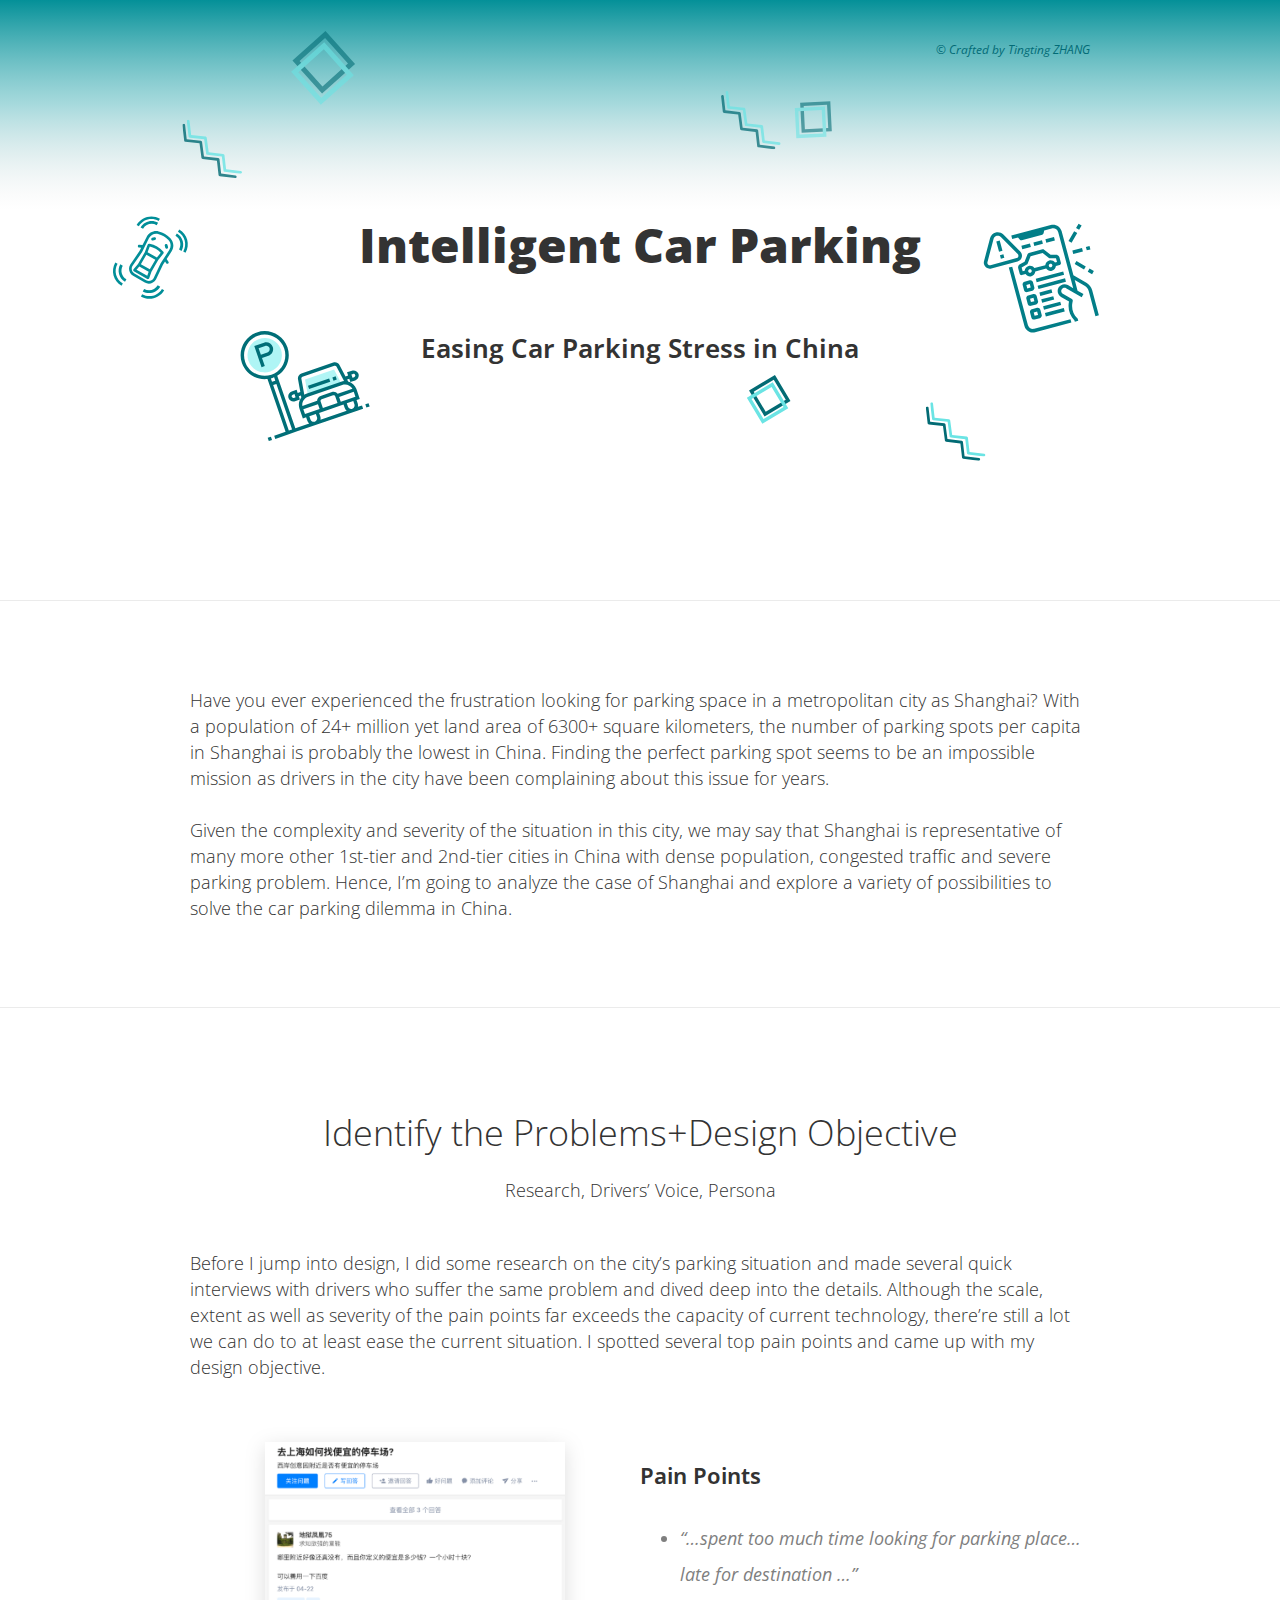
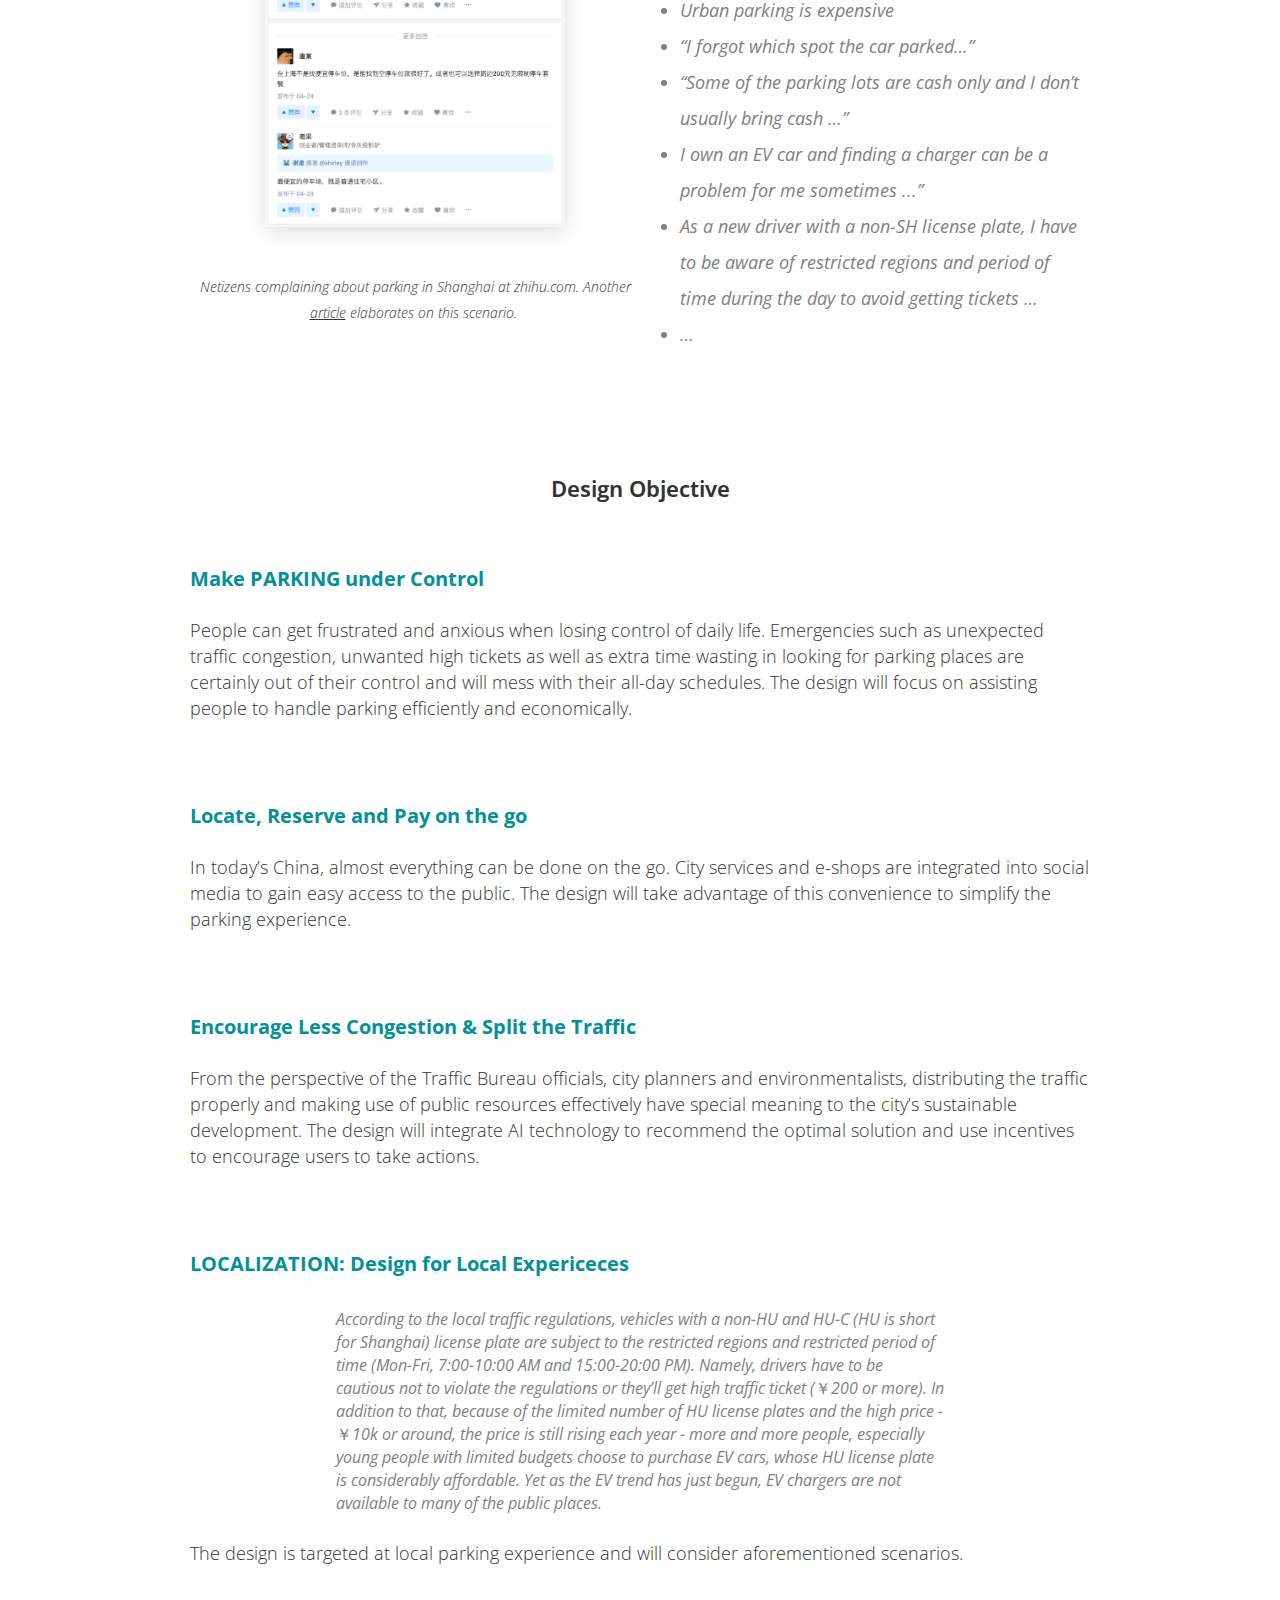
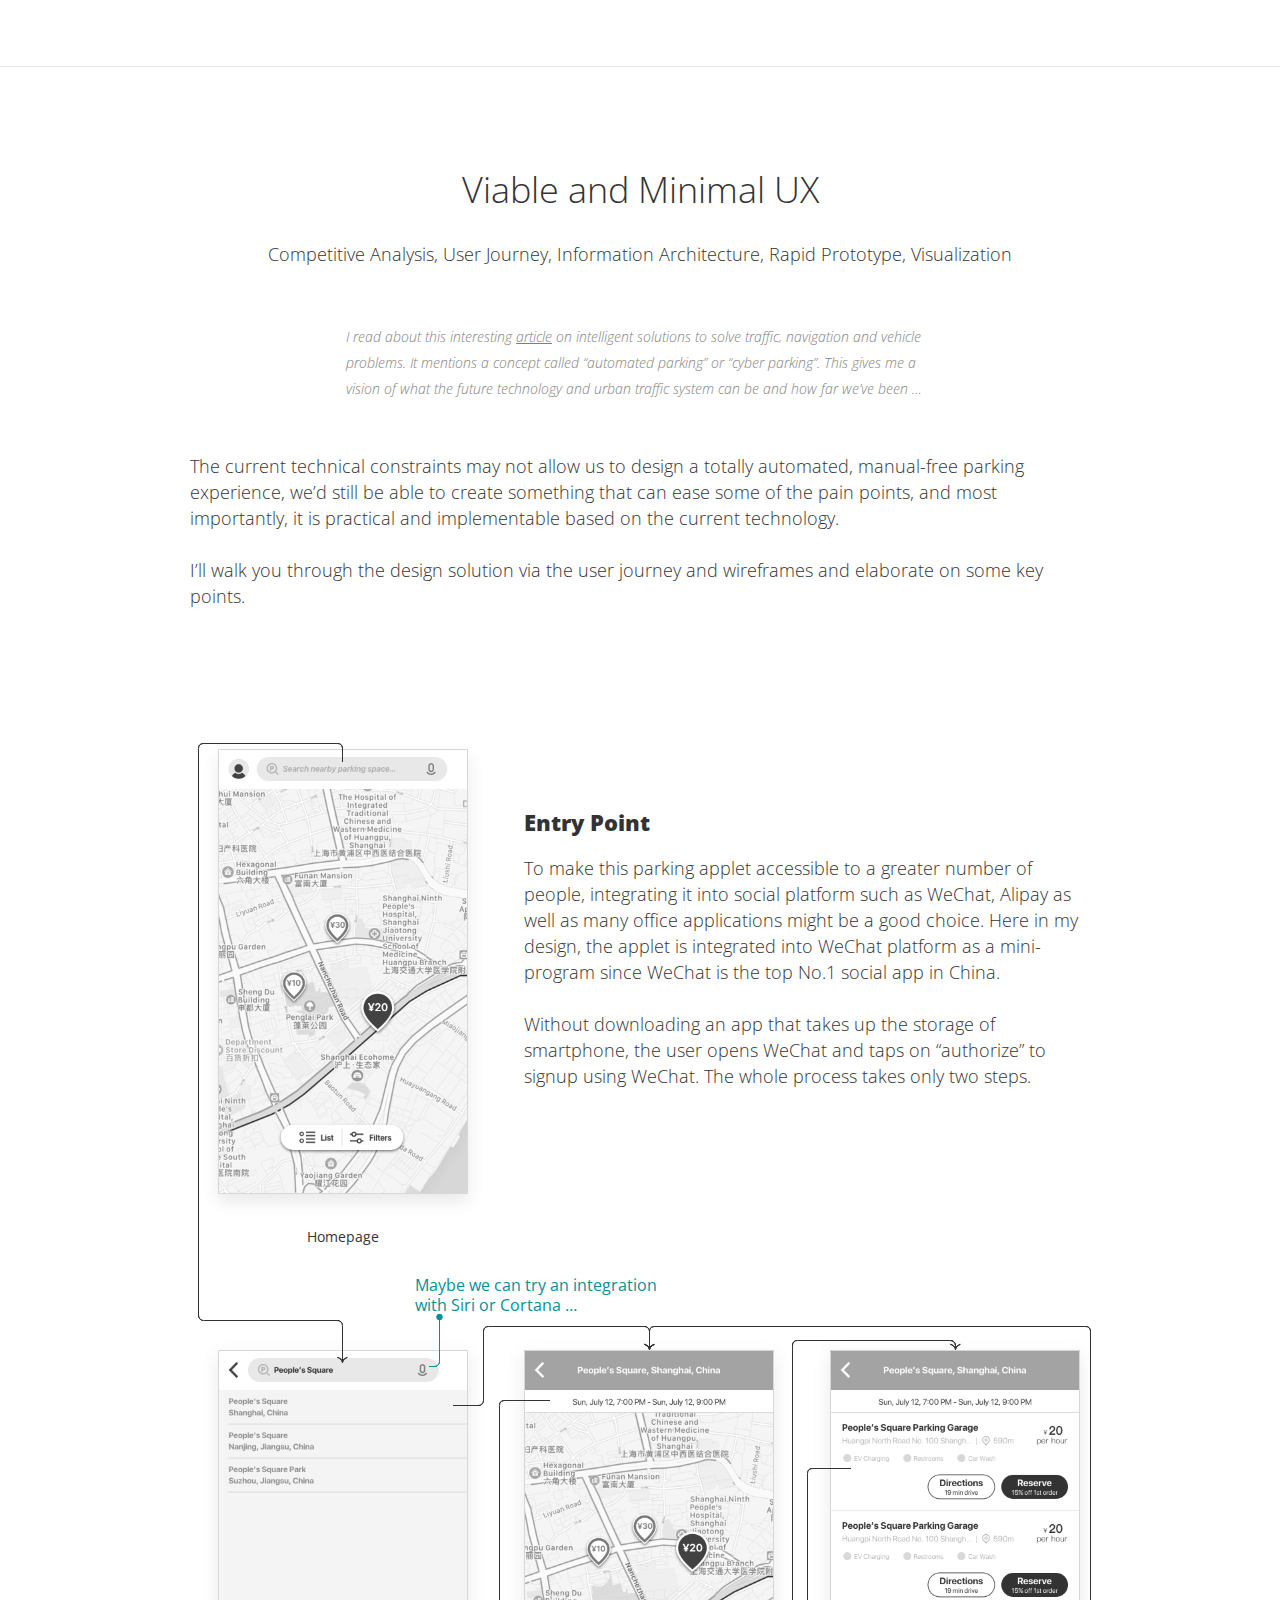
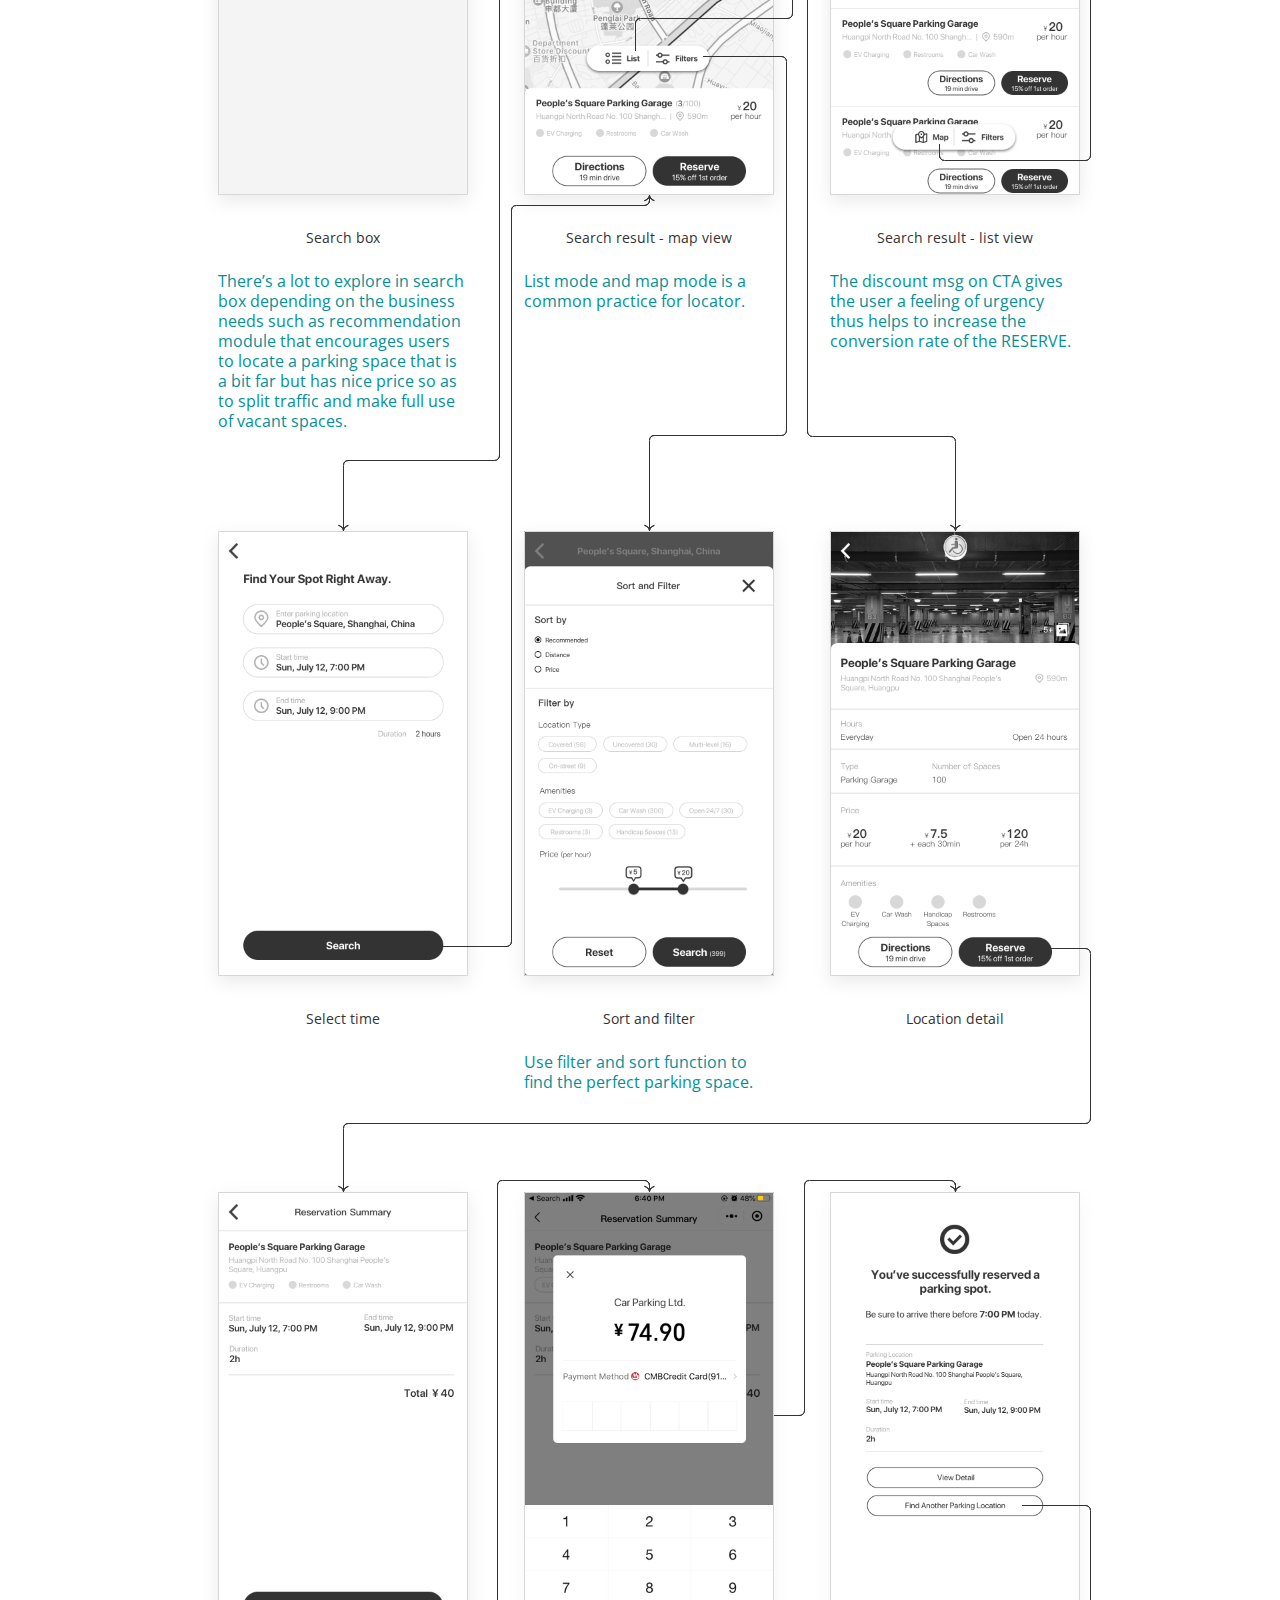
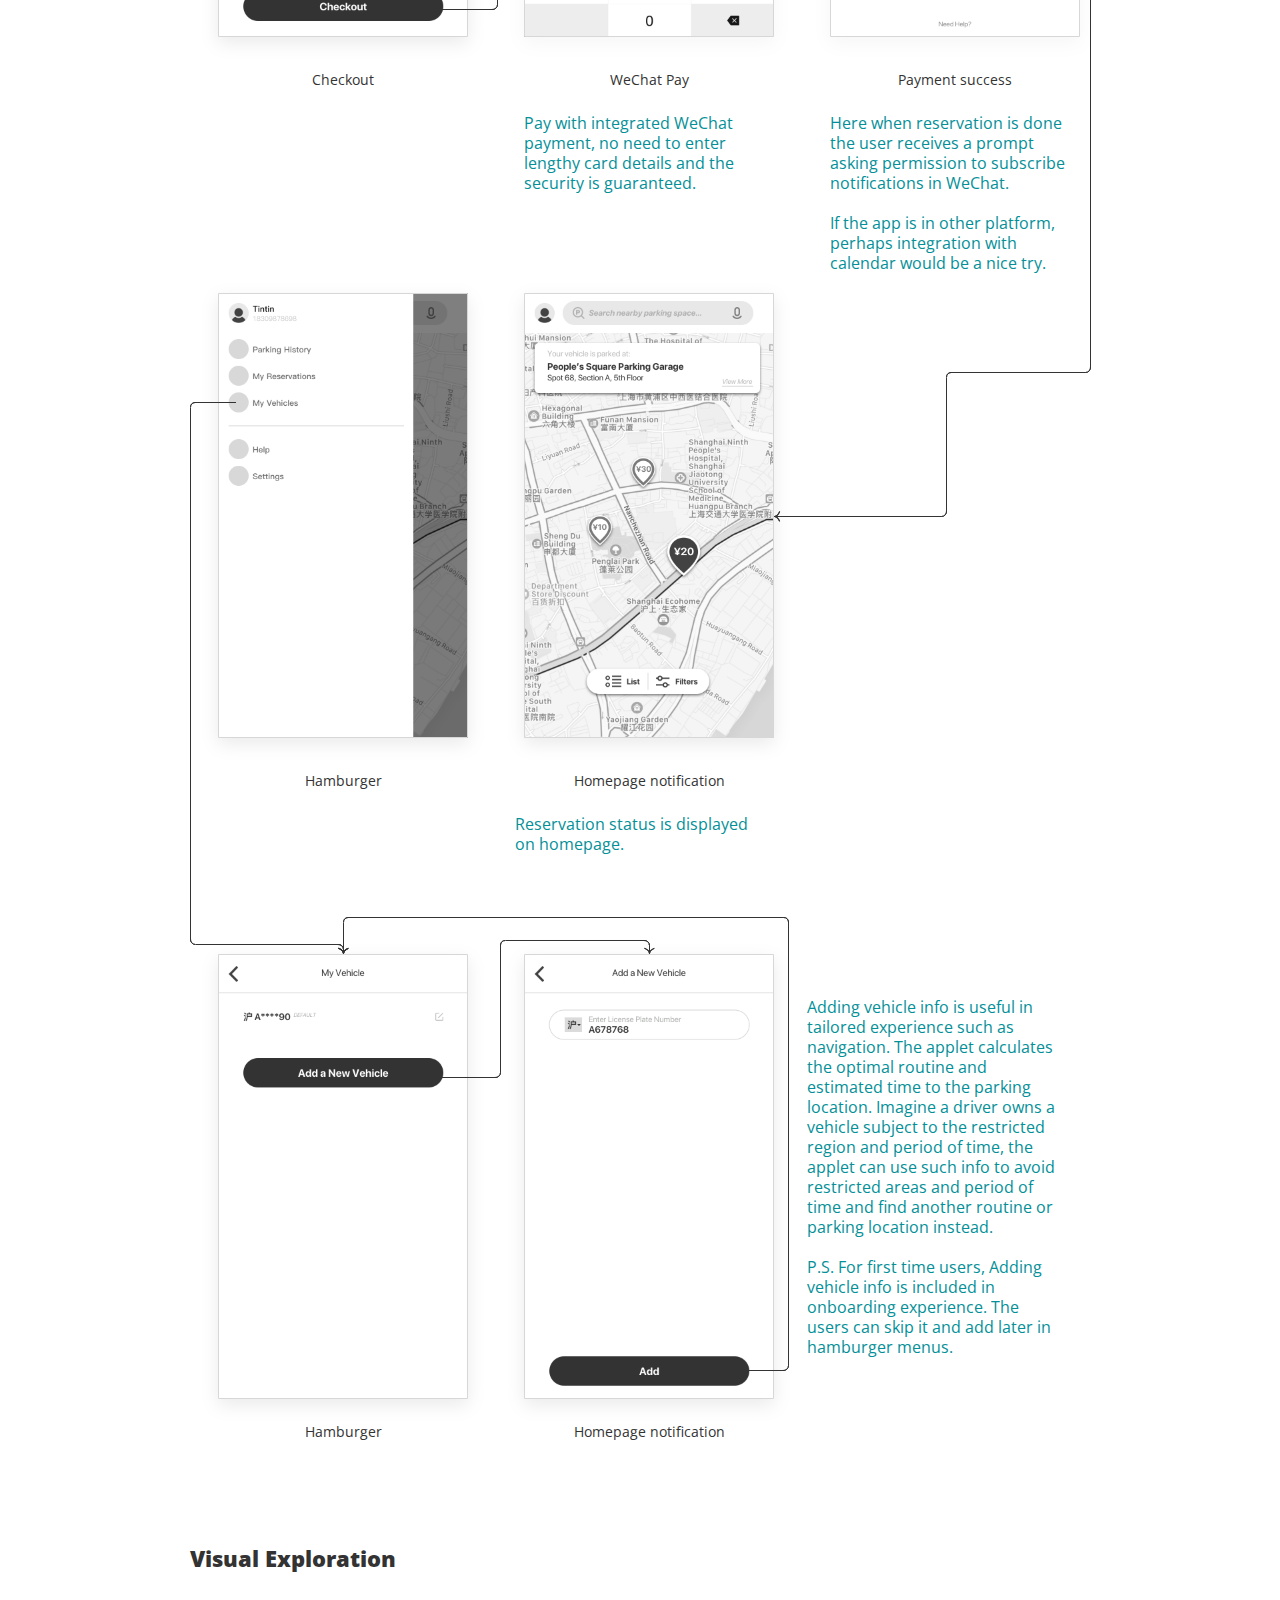
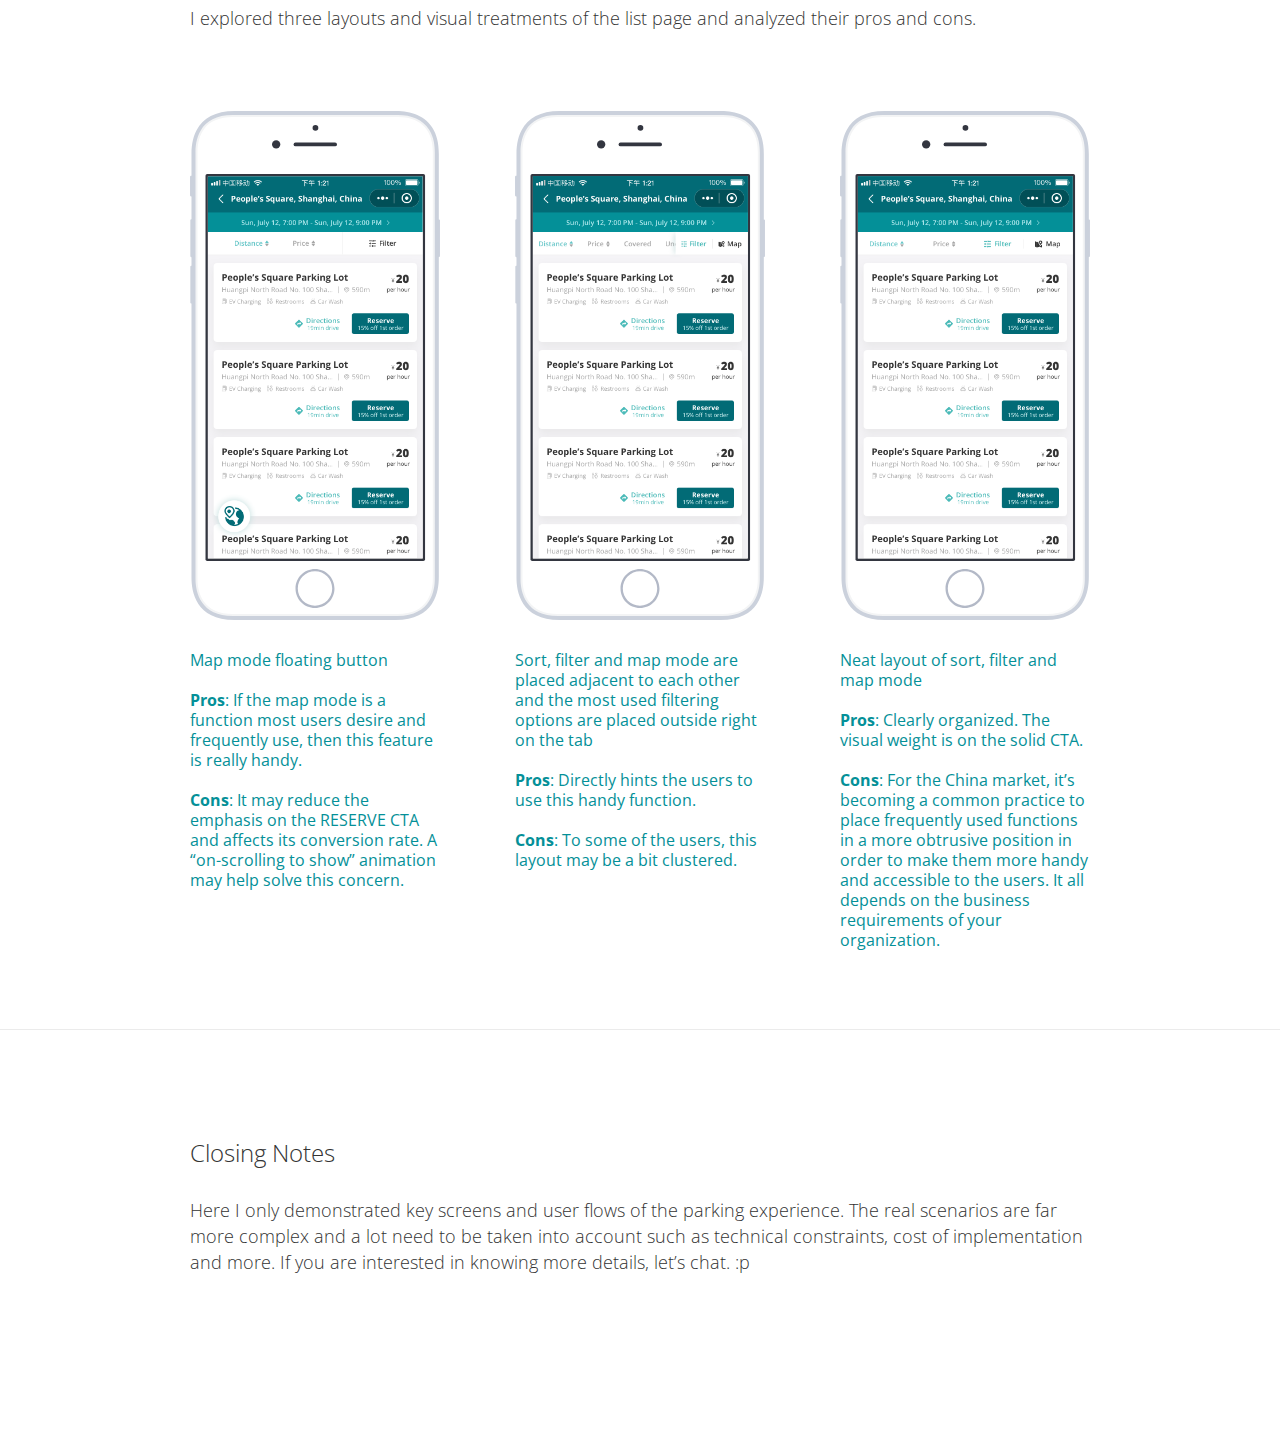
==== commit e4c82a6f: "v20200717" ====
--- a/index.html
+++ b/index.html
@@ -409,25 +409,25 @@
         </div>
       </div>
 
-      <!-- Unnamed (Image) -->
+      <!-- Unnamed (SVG) -->
       <div id="u49" class="ax_default image">
-        <img id="u49_img" class="img " src="images/ms/u49.png"/>
+        <img id="u49_img" class="img " src="images/ms/u49.svg"/>
         <div id="u49_text" class="text " style="display:none; visibility: hidden">
           <p></p>
         </div>
       </div>
 
-      <!-- Unnamed (Image) -->
+      <!-- Unnamed (SVG) -->
       <div id="u50" class="ax_default image">
-        <img id="u50_img" class="img " src="images/ms/u50.png"/>
+        <img id="u50_img" class="img " src="images/ms/u50.svg"/>
         <div id="u50_text" class="text " style="display:none; visibility: hidden">
           <p></p>
         </div>
       </div>
 
-      <!-- Unnamed (Image) -->
+      <!-- Unnamed (SVG) -->
       <div id="u51" class="ax_default image">
-        <img id="u51_img" class="img " src="images/ms/u51.png"/>
+        <img id="u51_img" class="img " src="images/ms/u51.svg"/>
         <div id="u51_text" class="text " style="display:none; visibility: hidden">
           <p></p>
         </div>
@@ -661,7 +661,7 @@
       <div id="u80" class="ax_default paragraph">
         <div id="u80_div" class=""></div>
         <div id="u80_text" class="text ">
-          <p><span>Explore the Visual</span></p>
+          <p><span>Visual Exploration</span></p>
         </div>
       </div>
 
@@ -669,7 +669,7 @@
       <div id="u81" class="ax_default paragraph">
         <div id="u81_div" class=""></div>
         <div id="u81_text" class="text ">
-          <p><span style="font-family:'OpenSans-Regular', 'Open Sans', sans-serif;font-weight:400;">Map mode floating tab</span></p><p><span style="font-family:'OpenSans-Regular', 'Open Sans', sans-serif;font-weight:400;"><br></span></p><p><span style="font-family:'OpenSans-Bold', 'Open Sans Bold', 'Open Sans', sans-serif;font-weight:700;">Pros</span><span style="font-family:'OpenSans-Regular', 'Open Sans', sans-serif;font-weight:400;">: If the map mode is a function most users desire and frequently use, then this feature is really handy.</span></p><p><span style="font-family:'OpenSans-Regular', 'Open Sans', sans-serif;font-weight:400;"><br></span></p><p><span style="font-family:'OpenSans-Bold', 'Open Sans Bold', 'Open Sans', sans-serif;font-weight:700;">Cons</span><span style="font-family:'OpenSans-Regular', 'Open Sans', sans-serif;font-weight:400;">: It may reduce the emphasis on the RESERVE CTA and affects its conversion rate. A “on-scrolling to show” animation may help solve this concern.</span></p>
+          <p><span style="font-family:'OpenSans-Regular', 'Open Sans', sans-serif;font-weight:400;">Map mode floating button</span></p><p><span style="font-family:'OpenSans-Regular', 'Open Sans', sans-serif;font-weight:400;"><br></span></p><p><span style="font-family:'OpenSans-Bold', 'Open Sans Bold', 'Open Sans', sans-serif;font-weight:700;">Pros</span><span style="font-family:'OpenSans-Regular', 'Open Sans', sans-serif;font-weight:400;">: If the map mode is a function most users desire and frequently use, then this feature is really handy.</span></p><p><span style="font-family:'OpenSans-Regular', 'Open Sans', sans-serif;font-weight:400;"><br></span></p><p><span style="font-family:'OpenSans-Bold', 'Open Sans Bold', 'Open Sans', sans-serif;font-weight:700;">Cons</span><span style="font-family:'OpenSans-Regular', 'Open Sans', sans-serif;font-weight:400;">: It may reduce the emphasis on the RESERVE CTA and affects its conversion rate. A “on-scrolling to show” animation may help solve this concern.</span></p>
         </div>
       </div>
 
--- a/files/ms/styles.css
+++ b/files/ms/styles.css
@@ -4498,4229 +4498,3 @@
   word-wrap:break-word;
   text-transform:none;
 }
-body.d {  background-color:rgba(255, 255, 255, 1);
-  background-image:none;
-  position:relative;
-  left:0px;
-  width:768px;
-  margin-left:auto;
-  margin-right:auto;
-  text-align:left;
-}
-#u0.d {
-  border-width:0px;
-  position:absolute;
-  left:0px;
-  top:0px;
-  width:1200px;
-  height:600px;
-}
-#u0_state0.d {
-  background-color:rgba(255, 255, 255, 0);
-  background-image:url('../../images/ms/u0_state0.svg');
-  background-position:center top;
-  background-repeat:no-repeat;
-  background-attachment:scroll;
-  background-size:cover;
-  background-origin:border-box;
-  border:none;
-  border-radius:0px;
-  -moz-box-shadow:none;
-  -webkit-box-shadow:none;
-  box-shadow:none;
-}
-#u1.d {
-}
-#u1_div.d {
-  border-width:0px;
-  position:absolute;
-  left:0px;
-  top:0px;
-  width:900px;
-  height:234px;
-  background:inherit;
-  background-color:rgba(255, 255, 255, 0);
-  border:none;
-  border-radius:0px;
-  -moz-box-shadow:none;
-  -webkit-box-shadow:none;
-  box-shadow:none;
-  font-family:'OpenSans-Light', 'Open Sans Light', 'Open Sans', sans-serif;
-  font-weight:200;
-  font-style:normal;
-  font-size:18px;
-  line-height:26px;
-}
-#u1.d {
-}
-#u1_text.d {
-}
-#u1 .text.d {
-  align-self:center;
-  padding:0px 0px 0px 0px;
-}
-#u2.d {
-  border-width:0px;
-  position:absolute;
-  left:0px;
-  top:600px;
-  width:1200px;
-  height:1px;
-}
-#u3.d {
-}
-#u3_img.d {
-}
-#u3.d {
-}
-#u3_text.d {
-}
-#u3 .text.d {
-  align-self:center;
-  padding:2px 2px 2px 2px;
-}
-#u2_state0.d {
-  background-color:rgba(235, 235, 235, 1);
-  background-image:none;
-  border:none;
-  border-radius:0px;
-  -moz-box-shadow:none;
-  -webkit-box-shadow:none;
-  box-shadow:none;
-}
-#u4.d {
-  border-width:0px;
-  position:absolute;
-  left:0px;
-  top:1007px;
-  width:1200px;
-  height:1px;
-}
-#u5.d {
-}
-#u5_img.d {
-}
-#u5.d {
-}
-#u5_text.d {
-}
-#u5 .text.d {
-  align-self:center;
-  padding:2px 2px 2px 2px;
-}
-#u4_state0.d {
-  background-color:rgba(235, 235, 235, 1);
-  background-image:none;
-  border:none;
-  border-radius:0px;
-  -moz-box-shadow:none;
-  -webkit-box-shadow:none;
-  box-shadow:none;
-}
-#u6.d {
-}
-#u6_div.d {
-  border-width:0px;
-  position:absolute;
-  left:0px;
-  top:0px;
-  width:900px;
-  height:48px;
-  background:inherit;
-  background-color:rgba(255, 255, 255, 0);
-  border:none;
-  border-radius:0px;
-  -moz-box-shadow:none;
-  -webkit-box-shadow:none;
-  box-shadow:none;
-  font-family:'OpenSans-Light', 'Open Sans Light', 'Open Sans', sans-serif;
-  font-weight:200;
-  font-style:normal;
-  font-size:36px;
-  text-align:center;
-  line-height:48px;
-}
-#u6.d {
-}
-#u6_text.d {
-}
-#u6 .text.d {
-  align-self:center;
-  padding:0px 0px 0px 0px;
-}
-#u7.d {
-}
-#u7_div.d {
-  border-width:0px;
-  position:absolute;
-  left:0px;
-  top:0px;
-  width:900px;
-  height:26px;
-  background:inherit;
-  background-color:rgba(255, 255, 255, 0);
-  border:none;
-  border-radius:0px;
-  -moz-box-shadow:none;
-  -webkit-box-shadow:none;
-  box-shadow:none;
-  font-family:'OpenSans-Light', 'Open Sans Light', 'Open Sans', sans-serif;
-  font-weight:200;
-  font-style:normal;
-  font-size:18px;
-  text-align:center;
-  line-height:26px;
-}
-#u7.d {
-}
-#u7_text.d {
-}
-#u7 .text.d {
-  align-self:center;
-  padding:0px 0px 0px 0px;
-}
-#u8.d {
-}
-#u8_div.d {
-  border-width:0px;
-  position:absolute;
-  left:0px;
-  top:0px;
-  width:900px;
-  height:104px;
-  background:inherit;
-  background-color:rgba(255, 255, 255, 0);
-  border:none;
-  border-radius:0px;
-  -moz-box-shadow:none;
-  -webkit-box-shadow:none;
-  box-shadow:none;
-  font-family:'OpenSans-Light', 'Open Sans Light', 'Open Sans', sans-serif;
-  font-weight:200;
-  font-style:normal;
-  font-size:18px;
-  line-height:26px;
-}
-#u8.d {
-}
-#u8_text.d {
-}
-#u8 .text.d {
-  align-self:center;
-  padding:0px 0px 0px 0px;
-}
-#u10.d {
-}
-#u10_div.d {
-  border-width:0px;
-  position:absolute;
-  left:0px;
-  top:0px;
-  width:900px;
-  height:104px;
-  background:inherit;
-  background-color:rgba(255, 255, 255, 0);
-  border:none;
-  border-radius:0px;
-  -moz-box-shadow:none;
-  -webkit-box-shadow:none;
-  box-shadow:none;
-  font-family:'OpenSans-Light', 'Open Sans Light', 'Open Sans', sans-serif;
-  font-weight:200;
-  font-style:normal;
-  font-size:18px;
-  line-height:26px;
-}
-#u10.d {
-}
-#u10_text.d {
-}
-#u10 .text.d {
-  align-self:center;
-  padding:0px 0px 0px 0px;
-}
-#u11.d {
-}
-#u11_div.d {
-  border-width:0px;
-  position:absolute;
-  left:0px;
-  top:0px;
-  width:900px;
-  height:36px;
-  background:inherit;
-  background-color:rgba(255, 255, 255, 0);
-  border:none;
-  border-radius:0px;
-  -moz-box-shadow:none;
-  -webkit-box-shadow:none;
-  box-shadow:none;
-  font-family:'OpenSans-Bold', 'Open Sans Bold', 'Open Sans', sans-serif;
-  font-weight:700;
-  font-style:normal;
-  font-size:20px;
-  color:#049098;
-  line-height:36px;
-}
-#u11.d {
-}
-#u11_text.d {
-}
-#u11 .text.d {
-  align-self:center;
-  padding:0px 0px 0px 0px;
-}
-#u12.d {
-}
-#u12_div.d {
-  border-width:0px;
-  position:absolute;
-  left:0px;
-  top:0px;
-  width:450px;
-  height:432px;
-  background:inherit;
-  background-color:rgba(255, 255, 255, 0);
-  border:none;
-  border-radius:0px;
-  -moz-box-shadow:none;
-  -webkit-box-shadow:none;
-  box-shadow:none;
-  font-family:'OpenSans-Italic', 'Open Sans Italic', 'Open Sans', sans-serif;
-  font-weight:400;
-  font-style:italic;
-  font-size:18px;
-  color:#7F7F7F;
-  line-height:36px;
-}
-#u12.d {
-}
-#u12_text.d {
-}
-#u12 .text.d {
-  align-self:center;
-  padding:0px 0px 0px 0px;
-}
-#u13.d {
-}
-#u13_img.d {
-}
-#u13.d {
-}
-#u13_text.d {
-}
-#u13 .text.d {
-  align-self:center;
-  padding:2px 2px 2px 2px;
-}
-#u14.d {
-}
-#u14_div.d {
-  border-width:0px;
-  position:absolute;
-  left:0px;
-  top:0px;
-  width:450px;
-  height:26px;
-  background:inherit;
-  background-color:rgba(255, 255, 255, 0);
-  border:none;
-  border-radius:0px;
-  -moz-box-shadow:none;
-  -webkit-box-shadow:none;
-  box-shadow:none;
-  font-family:'OpenSans-SemiBold', 'Open Sans SemiBold', 'Open Sans', sans-serif;
-  font-weight:650;
-  font-style:normal;
-  font-size:22px;
-  line-height:26px;
-}
-#u14.d {
-}
-#u14_text.d {
-}
-#u14 .text.d {
-  align-self:center;
-  padding:0px 0px 0px 0px;
-}
-#u15.d {
-}
-#u15_div.d {
-  border-width:0px;
-  position:absolute;
-  left:0px;
-  top:0px;
-  width:450px;
-  height:52px;
-  background:inherit;
-  background-color:rgba(255, 255, 255, 0);
-  border:none;
-  border-radius:0px;
-  -moz-box-shadow:none;
-  -webkit-box-shadow:none;
-  box-shadow:none;
-  font-family:'OpenSans-LightItalic', 'Open Sans Light Italic', 'Open Sans', sans-serif;
-  font-weight:200;
-  font-style:italic;
-  font-size:14px;
-  text-align:center;
-  line-height:26px;
-}
-#u15.d {
-}
-#u15_text.d {
-}
-#u15 .text.d {
-  align-self:center;
-  padding:0px 0px 0px 0px;
-}
-#u17.d {
-}
-#u17_div.d {
-  border-width:0px;
-  position:absolute;
-  left:0px;
-  top:0px;
-  width:900px;
-  height:50px;
-  background:inherit;
-  background-color:rgba(255, 255, 255, 0);
-  border:none;
-  border-radius:0px;
-  -moz-box-shadow:none;
-  -webkit-box-shadow:none;
-  box-shadow:none;
-  font-family:'OpenSans-ExtraBold', 'Open Sans ExtraBold', 'Open Sans', sans-serif;
-  font-weight:800;
-  font-style:normal;
-  font-size:48px;
-  text-align:center;
-  line-height:50px;
-}
-#u17.d {
-}
-#u17_text.d {
-}
-#u17 .text.d {
-  align-self:center;
-  padding:0px 0px 0px 0px;
-}
-#u18.d {
-}
-#u18_div.d {
-  border-width:0px;
-  position:absolute;
-  left:0px;
-  top:0px;
-  width:900px;
-  height:36px;
-  background:inherit;
-  background-color:rgba(255, 255, 255, 0);
-  border:none;
-  border-radius:0px;
-  -moz-box-shadow:none;
-  -webkit-box-shadow:none;
-  box-shadow:none;
-  font-family:'OpenSans-SemiBold', 'Open Sans SemiBold', 'Open Sans', sans-serif;
-  font-weight:650;
-  font-style:normal;
-  font-size:26px;
-  text-align:center;
-  line-height:36px;
-}
-#u18.d {
-}
-#u18_text.d {
-}
-#u18 .text.d {
-  align-self:center;
-  padding:0px 0px 0px 0px;
-}
-#u19.d {
-}
-#u19_div.d {
-  border-width:0px;
-  position:absolute;
-  left:0px;
-  top:0px;
-  width:230px;
-  height:17px;
-  background:inherit;
-  background-color:rgba(255, 255, 255, 0);
-  border:none;
-  border-radius:0px;
-  -moz-box-shadow:none;
-  -webkit-box-shadow:none;
-  box-shadow:none;
-  font-family:'OpenSans-Italic', 'Open Sans Italic', 'Open Sans', sans-serif;
-  font-weight:400;
-  font-style:italic;
-  font-size:12px;
-  color:#026B76;
-  text-align:right;
-}
-#u19.d {
-}
-#u19_text.d {
-}
-#u19 .text.d {
-  align-self:center;
-  padding:0px 0px 0px 0px;
-}
-#u20.d {
-}
-#u20_div.d {
-  border-width:0px;
-  position:absolute;
-  left:0px;
-  top:0px;
-  width:900px;
-  height:26px;
-  background:inherit;
-  background-color:rgba(255, 255, 255, 0);
-  border:none;
-  border-radius:0px;
-  -moz-box-shadow:none;
-  -webkit-box-shadow:none;
-  box-shadow:none;
-  font-family:'OpenSans-SemiBold', 'Open Sans SemiBold', 'Open Sans', sans-serif;
-  font-weight:650;
-  font-style:normal;
-  font-size:22px;
-  text-align:center;
-  line-height:26px;
-}
-#u20.d {
-}
-#u20_text.d {
-}
-#u20 .text.d {
-  align-self:center;
-  padding:0px 0px 0px 0px;
-}
-#u22.d {
-}
-#u22_div.d {
-  border-width:0px;
-  position:absolute;
-  left:0px;
-  top:0px;
-  width:900px;
-  height:36px;
-  background:inherit;
-  background-color:rgba(255, 255, 255, 0);
-  border:none;
-  border-radius:0px;
-  -moz-box-shadow:none;
-  -webkit-box-shadow:none;
-  box-shadow:none;
-  font-family:'OpenSans-Bold', 'Open Sans Bold', 'Open Sans', sans-serif;
-  font-weight:700;
-  font-style:normal;
-  font-size:20px;
-  color:#049098;
-  line-height:36px;
-}
-#u22.d {
-}
-#u22_text.d {
-}
-#u22 .text.d {
-  align-self:center;
-  padding:0px 0px 0px 0px;
-}
-#u23.d {
-}
-#u23_div.d {
-  border-width:0px;
-  position:absolute;
-  left:0px;
-  top:0px;
-  width:608px;
-  height:198px;
-  background:inherit;
-  background-color:rgba(255, 255, 255, 0);
-  border:none;
-  border-radius:0px;
-  -moz-box-shadow:none;
-  -webkit-box-shadow:none;
-  box-shadow:none;
-  font-size:16px;
-  color:#7F7F7F;
-  line-height:22px;
-}
-#u23.d {
-}
-#u23_text.d {
-}
-#u23 .text.d {
-  align-self:center;
-  padding:0px 0px 0px 0px;
-}
-#u24.d {
-}
-#u24_div.d {
-  border-width:0px;
-  position:absolute;
-  left:0px;
-  top:0px;
-  width:900px;
-  height:26px;
-  background:inherit;
-  background-color:rgba(255, 255, 255, 0);
-  border:none;
-  border-radius:0px;
-  -moz-box-shadow:none;
-  -webkit-box-shadow:none;
-  box-shadow:none;
-  font-family:'OpenSans-Light', 'Open Sans Light', 'Open Sans', sans-serif;
-  font-weight:200;
-  font-style:normal;
-  font-size:18px;
-  line-height:26px;
-}
-#u24.d {
-}
-#u24_text.d {
-}
-#u24 .text.d {
-  align-self:center;
-  padding:0px 0px 0px 0px;
-}
-#u26.d {
-}
-#u26_div.d {
-  border-width:0px;
-  position:absolute;
-  left:0px;
-  top:0px;
-  width:900px;
-  height:36px;
-  background:inherit;
-  background-color:rgba(255, 255, 255, 0);
-  border:none;
-  border-radius:0px;
-  -moz-box-shadow:none;
-  -webkit-box-shadow:none;
-  box-shadow:none;
-  font-family:'OpenSans-Bold', 'Open Sans Bold', 'Open Sans', sans-serif;
-  font-weight:700;
-  font-style:normal;
-  font-size:20px;
-  color:#049098;
-  line-height:36px;
-}
-#u26.d {
-}
-#u26_text.d {
-}
-#u26 .text.d {
-  align-self:center;
-  padding:0px 0px 0px 0px;
-}
-#u27.d {
-}
-#u27_div.d {
-  border-width:0px;
-  position:absolute;
-  left:0px;
-  top:0px;
-  width:900px;
-  height:78px;
-  background:inherit;
-  background-color:rgba(255, 255, 255, 0);
-  border:none;
-  border-radius:0px;
-  -moz-box-shadow:none;
-  -webkit-box-shadow:none;
-  box-shadow:none;
-  font-family:'OpenSans-Light', 'Open Sans Light', 'Open Sans', sans-serif;
-  font-weight:200;
-  font-style:normal;
-  font-size:18px;
-  line-height:26px;
-}
-#u27.d {
-}
-#u27_text.d {
-}
-#u27 .text.d {
-  align-self:center;
-  padding:0px 0px 0px 0px;
-}
-#u29.d {
-}
-#u29_div.d {
-  border-width:0px;
-  position:absolute;
-  left:0px;
-  top:0px;
-  width:900px;
-  height:36px;
-  background:inherit;
-  background-color:rgba(255, 255, 255, 0);
-  border:none;
-  border-radius:0px;
-  -moz-box-shadow:none;
-  -webkit-box-shadow:none;
-  box-shadow:none;
-  font-family:'OpenSans-Bold', 'Open Sans Bold', 'Open Sans', sans-serif;
-  font-weight:700;
-  font-style:normal;
-  font-size:20px;
-  color:#049098;
-  line-height:36px;
-}
-#u29.d {
-}
-#u29_text.d {
-}
-#u29 .text.d {
-  align-self:center;
-  padding:0px 0px 0px 0px;
-}
-#u30.d {
-}
-#u30_div.d {
-  border-width:0px;
-  position:absolute;
-  left:0px;
-  top:0px;
-  width:900px;
-  height:104px;
-  background:inherit;
-  background-color:rgba(255, 255, 255, 0);
-  border:none;
-  border-radius:0px;
-  -moz-box-shadow:none;
-  -webkit-box-shadow:none;
-  box-shadow:none;
-  font-family:'OpenSans-Light', 'Open Sans Light', 'Open Sans', sans-serif;
-  font-weight:200;
-  font-style:normal;
-  font-size:18px;
-  line-height:26px;
-}
-#u30.d {
-}
-#u30_text.d {
-}
-#u30 .text.d {
-  align-self:center;
-  padding:0px 0px 0px 0px;
-}
-#u31.d {
-  border-width:0px;
-  position:absolute;
-  left:0px;
-  top:3266px;
-  width:1200px;
-  height:1px;
-}
-#u32.d {
-}
-#u32_img.d {
-}
-#u32.d {
-}
-#u32_text.d {
-}
-#u32 .text.d {
-  align-self:center;
-  padding:2px 2px 2px 2px;
-}
-#u31_state0.d {
-  background-color:rgba(235, 235, 235, 1);
-  background-image:none;
-  border:none;
-  border-radius:0px;
-  -moz-box-shadow:none;
-  -webkit-box-shadow:none;
-  box-shadow:none;
-}
-#u33.d {
-}
-#u33_div.d {
-  border-width:0px;
-  position:absolute;
-  left:0px;
-  top:0px;
-  width:900px;
-  height:48px;
-  background:inherit;
-  background-color:rgba(255, 255, 255, 0);
-  border:none;
-  border-radius:0px;
-  -moz-box-shadow:none;
-  -webkit-box-shadow:none;
-  box-shadow:none;
-  font-family:'OpenSans-Light', 'Open Sans Light', 'Open Sans', sans-serif;
-  font-weight:200;
-  font-style:normal;
-  font-size:36px;
-  text-align:center;
-  line-height:48px;
-}
-#u33.d {
-}
-#u33_text.d {
-}
-#u33 .text.d {
-  align-self:center;
-  padding:0px 0px 0px 0px;
-}
-#u34.d {
-}
-#u34_div.d {
-  border-width:0px;
-  position:absolute;
-  left:0px;
-  top:0px;
-  width:900px;
-  height:26px;
-  background:inherit;
-  background-color:rgba(255, 255, 255, 0);
-  border:none;
-  border-radius:0px;
-  -moz-box-shadow:none;
-  -webkit-box-shadow:none;
-  box-shadow:none;
-  font-family:'OpenSans-Light', 'Open Sans Light', 'Open Sans', sans-serif;
-  font-weight:200;
-  font-style:normal;
-  font-size:18px;
-  text-align:center;
-  line-height:26px;
-}
-#u34.d {
-}
-#u34_text.d {
-}
-#u34 .text.d {
-  align-self:center;
-  padding:0px 0px 0px 0px;
-}
-#u35.d {
-}
-#u35_div.d {
-  border-width:0px;
-  position:absolute;
-  left:0px;
-  top:0px;
-  width:566px;
-  height:234px;
-  background:inherit;
-  background-color:rgba(255, 255, 255, 0);
-  border:none;
-  border-radius:0px;
-  -moz-box-shadow:none;
-  -webkit-box-shadow:none;
-  box-shadow:none;
-  font-family:'OpenSans-Light', 'Open Sans Light', 'Open Sans', sans-serif;
-  font-weight:200;
-  font-style:normal;
-  font-size:18px;
-  line-height:26px;
-}
-#u35.d {
-}
-#u35_text.d {
-}
-#u35 .text.d {
-  align-self:center;
-  padding:0px 0px 0px 0px;
-}
-#u36.d {
-}
-#u36_div.d {
-  border-width:0px;
-  position:absolute;
-  left:0px;
-  top:0px;
-  width:250px;
-  height:160px;
-  background:inherit;
-  background-color:rgba(255, 255, 255, 0);
-  border:none;
-  border-radius:0px;
-  -moz-box-shadow:none;
-  -webkit-box-shadow:none;
-  box-shadow:none;
-  font-family:'OpenSans-Regular', 'Open Sans', sans-serif;
-  font-weight:400;
-  font-style:normal;
-  font-size:16px;
-  color:#049098;
-  line-height:20px;
-}
-#u36.d {
-}
-#u36_text.d {
-}
-#u36 .text.d {
-  align-self:center;
-  padding:0px 0px 0px 0px;
-}
-#u37.d {
-}
-#u37_div.d {
-  border-width:0px;
-  position:absolute;
-  left:0px;
-  top:0px;
-  width:450px;
-  height:26px;
-  background:inherit;
-  background-color:rgba(255, 255, 255, 0);
-  border:none;
-  border-radius:0px;
-  -moz-box-shadow:none;
-  -webkit-box-shadow:none;
-  box-shadow:none;
-  font-family:'OpenSans-ExtraBold', 'Open Sans ExtraBold', 'Open Sans', sans-serif;
-  font-weight:800;
-  font-style:normal;
-  font-size:22px;
-  line-height:26px;
-}
-#u37.d {
-}
-#u37_text.d {
-}
-#u37 .text.d {
-  align-self:center;
-  padding:0px 0px 0px 0px;
-}
-#u38.d {
-}
-#u38_div.d {
-  border-width:0px;
-  position:absolute;
-  left:0px;
-  top:0px;
-  width:589px;
-  height:78px;
-  background:inherit;
-  background-color:rgba(255, 255, 255, 0);
-  border:none;
-  border-radius:0px;
-  -moz-box-shadow:none;
-  -webkit-box-shadow:none;
-  box-shadow:none;
-  font-family:'OpenSans-LightItalic', 'Open Sans Light Italic', 'Open Sans', sans-serif;
-  font-weight:200;
-  font-style:italic;
-  font-size:14px;
-  color:#7F7F7F;
-  line-height:26px;
-}
-#u38.d {
-}
-#u38_text.d {
-}
-#u38 .text.d {
-  align-self:center;
-  padding:0px 0px 0px 0px;
-}
-#u40.d {
-}
-#u40_div.d {
-  border-width:0px;
-  position:absolute;
-  left:0px;
-  top:0px;
-  width:900px;
-  height:130px;
-  background:inherit;
-  background-color:rgba(255, 255, 255, 0);
-  border:none;
-  border-radius:0px;
-  -moz-box-shadow:none;
-  -webkit-box-shadow:none;
-  box-shadow:none;
-  font-family:'OpenSans-Light', 'Open Sans Light', 'Open Sans', sans-serif;
-  font-weight:200;
-  font-style:normal;
-  font-size:18px;
-  line-height:26px;
-}
-#u40.d {
-}
-#u40_text.d {
-}
-#u40 .text.d {
-  align-self:center;
-  padding:0px 0px 0px 0px;
-}
-#u41.d {
-}
-#u41_img.d {
-}
-#u41.d {
-}
-#u41_text.d {
-}
-#u41 .text.d {
-  align-self:center;
-  padding:2px 2px 2px 2px;
-}
-#u42.d {
-}
-#u42_img.d {
-}
-#u42.d {
-}
-#u42_text.d {
-}
-#u42 .text.d {
-  align-self:center;
-  padding:2px 2px 2px 2px;
-}
-#u43.d {
-}
-#u43_img.d {
-}
-#u43.d {
-}
-#u43_text.d {
-}
-#u43 .text.d {
-  align-self:center;
-  padding:2px 2px 2px 2px;
-}
-#u44.d {
-}
-#u44_img.d {
-}
-#u44.d {
-}
-#u44_text.d {
-}
-#u44 .text.d {
-  align-self:center;
-  padding:2px 2px 2px 2px;
-}
-#u45.d {
-}
-#u45_img.d {
-}
-#u45.d {
-}
-#u45_text.d {
-}
-#u45 .text.d {
-  align-self:center;
-  padding:2px 2px 2px 2px;
-}
-#u46.d {
-}
-#u46_img.d {
-}
-#u46.d {
-}
-#u46_text.d {
-}
-#u46 .text.d {
-  align-self:center;
-  padding:2px 2px 2px 2px;
-}
-#u47.d {
-}
-#u47_img.d {
-}
-#u47.d {
-}
-#u47_text.d {
-}
-#u47 .text.d {
-  align-self:center;
-  padding:2px 2px 2px 2px;
-}
-#u48.d {
-}
-#u48_img.d {
-}
-#u48.d {
-}
-#u48_text.d {
-}
-#u48 .text.d {
-  align-self:center;
-  padding:2px 2px 2px 2px;
-}
-#u49.d {
-}
-#u49_img.d {
-}
-#u49.d {
-}
-#u49_text.d {
-}
-#u49 .text.d {
-  align-self:center;
-  padding:2px 2px 2px 2px;
-}
-#u50.d {
-}
-#u50_img.d {
-}
-#u50.d {
-}
-#u50_text.d {
-}
-#u50 .text.d {
-  align-self:center;
-  padding:2px 2px 2px 2px;
-}
-#u51.d {
-}
-#u51_img.d {
-}
-#u51.d {
-}
-#u51_text.d {
-}
-#u51 .text.d {
-  align-self:center;
-  padding:2px 2px 2px 2px;
-}
-#u52.d {
-}
-#u52_img.d {
-}
-#u52.d {
-}
-#u52_text.d {
-}
-#u52 .text.d {
-  align-self:center;
-  padding:2px 2px 2px 2px;
-}
-#u53.d {
-}
-#u53_img.d {
-}
-#u53.d {
-}
-#u53_text.d {
-}
-#u53 .text.d {
-  align-self:center;
-  padding:2px 2px 2px 2px;
-}
-#u54.d {
-}
-#u54_img.d {
-}
-#u54.d {
-}
-#u54_text.d {
-}
-#u54 .text.d {
-  align-self:center;
-  padding:2px 2px 2px 2px;
-}
-#u55.d {
-}
-#u55_div.d {
-  border-width:0px;
-  position:absolute;
-  left:0px;
-  top:0px;
-  width:250px;
-  height:26px;
-  background:inherit;
-  background-color:rgba(255, 255, 255, 0);
-  border:none;
-  border-radius:0px;
-  -moz-box-shadow:none;
-  -webkit-box-shadow:none;
-  box-shadow:none;
-  font-family:'OpenSans-Regular', 'Open Sans', sans-serif;
-  font-weight:400;
-  font-style:normal;
-  font-size:14px;
-  text-align:center;
-  line-height:26px;
-}
-#u55.d {
-}
-#u55_text.d {
-}
-#u55 .text.d {
-  align-self:center;
-  padding:0px 0px 0px 0px;
-}
-#u56.d {
-}
-#u56_div.d {
-  border-width:0px;
-  position:absolute;
-  left:0px;
-  top:0px;
-  width:250px;
-  height:26px;
-  background:inherit;
-  background-color:rgba(255, 255, 255, 0);
-  border:none;
-  border-radius:0px;
-  -moz-box-shadow:none;
-  -webkit-box-shadow:none;
-  box-shadow:none;
-  font-family:'OpenSans-Regular', 'Open Sans', sans-serif;
-  font-weight:400;
-  font-style:normal;
-  font-size:14px;
-  text-align:center;
-  line-height:26px;
-}
-#u56.d {
-}
-#u56_text.d {
-}
-#u56 .text.d {
-  align-self:center;
-  padding:0px 0px 0px 0px;
-}
-#u57.d {
-}
-#u57_div.d {
-  border-width:0px;
-  position:absolute;
-  left:0px;
-  top:0px;
-  width:250px;
-  height:26px;
-  background:inherit;
-  background-color:rgba(255, 255, 255, 0);
-  border:none;
-  border-radius:0px;
-  -moz-box-shadow:none;
-  -webkit-box-shadow:none;
-  box-shadow:none;
-  font-family:'OpenSans-Regular', 'Open Sans', sans-serif;
-  font-weight:400;
-  font-style:normal;
-  font-size:14px;
-  text-align:center;
-  line-height:26px;
-}
-#u57.d {
-}
-#u57_text.d {
-}
-#u57 .text.d {
-  align-self:center;
-  padding:0px 0px 0px 0px;
-}
-#u58.d {
-}
-#u58_div.d {
-  border-width:0px;
-  position:absolute;
-  left:0px;
-  top:0px;
-  width:250px;
-  height:26px;
-  background:inherit;
-  background-color:rgba(255, 255, 255, 0);
-  border:none;
-  border-radius:0px;
-  -moz-box-shadow:none;
-  -webkit-box-shadow:none;
-  box-shadow:none;
-  font-family:'OpenSans-Regular', 'Open Sans', sans-serif;
-  font-weight:400;
-  font-style:normal;
-  font-size:14px;
-  text-align:center;
-  line-height:26px;
-}
-#u58.d {
-}
-#u58_text.d {
-}
-#u58 .text.d {
-  align-self:center;
-  padding:0px 0px 0px 0px;
-}
-#u59.d {
-}
-#u59_div.d {
-  border-width:0px;
-  position:absolute;
-  left:0px;
-  top:0px;
-  width:250px;
-  height:26px;
-  background:inherit;
-  background-color:rgba(255, 255, 255, 0);
-  border:none;
-  border-radius:0px;
-  -moz-box-shadow:none;
-  -webkit-box-shadow:none;
-  box-shadow:none;
-  font-family:'OpenSans-Regular', 'Open Sans', sans-serif;
-  font-weight:400;
-  font-style:normal;
-  font-size:14px;
-  text-align:center;
-  line-height:26px;
-}
-#u59.d {
-}
-#u59_text.d {
-}
-#u59 .text.d {
-  align-self:center;
-  padding:0px 0px 0px 0px;
-}
-#u60.d {
-}
-#u60_div.d {
-  border-width:0px;
-  position:absolute;
-  left:0px;
-  top:0px;
-  width:250px;
-  height:26px;
-  background:inherit;
-  background-color:rgba(255, 255, 255, 0);
-  border:none;
-  border-radius:0px;
-  -moz-box-shadow:none;
-  -webkit-box-shadow:none;
-  box-shadow:none;
-  font-family:'OpenSans-Regular', 'Open Sans', sans-serif;
-  font-weight:400;
-  font-style:normal;
-  font-size:14px;
-  text-align:center;
-  line-height:26px;
-}
-#u60.d {
-}
-#u60_text.d {
-}
-#u60 .text.d {
-  align-self:center;
-  padding:0px 0px 0px 0px;
-}
-#u61.d {
-}
-#u61_div.d {
-  border-width:0px;
-  position:absolute;
-  left:0px;
-  top:0px;
-  width:250px;
-  height:26px;
-  background:inherit;
-  background-color:rgba(255, 255, 255, 0);
-  border:none;
-  border-radius:0px;
-  -moz-box-shadow:none;
-  -webkit-box-shadow:none;
-  box-shadow:none;
-  font-family:'OpenSans-Regular', 'Open Sans', sans-serif;
-  font-weight:400;
-  font-style:normal;
-  font-size:14px;
-  text-align:center;
-  line-height:26px;
-}
-#u61.d {
-}
-#u61_text.d {
-}
-#u61 .text.d {
-  align-self:center;
-  padding:0px 0px 0px 0px;
-}
-#u62.d {
-}
-#u62_img.d {
-}
-#u62.d {
-}
-#u62_text.d {
-}
-#u62 .text.d {
-  align-self:center;
-  padding:2px 2px 2px 2px;
-}
-#u63.d {
-}
-#u63_div.d {
-  border-width:0px;
-  position:absolute;
-  left:0px;
-  top:0px;
-  width:250px;
-  height:26px;
-  background:inherit;
-  background-color:rgba(255, 255, 255, 0);
-  border:none;
-  border-radius:0px;
-  -moz-box-shadow:none;
-  -webkit-box-shadow:none;
-  box-shadow:none;
-  font-family:'OpenSans-Regular', 'Open Sans', sans-serif;
-  font-weight:400;
-  font-style:normal;
-  font-size:14px;
-  text-align:center;
-  line-height:26px;
-}
-#u63.d {
-}
-#u63_text.d {
-}
-#u63 .text.d {
-  align-self:center;
-  padding:0px 0px 0px 0px;
-}
-#u64.d {
-}
-#u64_div.d {
-  border-width:0px;
-  position:absolute;
-  left:0px;
-  top:0px;
-  width:250px;
-  height:26px;
-  background:inherit;
-  background-color:rgba(255, 255, 255, 0);
-  border:none;
-  border-radius:0px;
-  -moz-box-shadow:none;
-  -webkit-box-shadow:none;
-  box-shadow:none;
-  font-family:'OpenSans-Regular', 'Open Sans', sans-serif;
-  font-weight:400;
-  font-style:normal;
-  font-size:14px;
-  text-align:center;
-  line-height:26px;
-}
-#u64.d {
-}
-#u64_text.d {
-}
-#u64 .text.d {
-  align-self:center;
-  padding:0px 0px 0px 0px;
-}
-#u65.d {
-}
-#u65_div.d {
-  border-width:0px;
-  position:absolute;
-  left:0px;
-  top:0px;
-  width:250px;
-  height:26px;
-  background:inherit;
-  background-color:rgba(255, 255, 255, 0);
-  border:none;
-  border-radius:0px;
-  -moz-box-shadow:none;
-  -webkit-box-shadow:none;
-  box-shadow:none;
-  font-family:'OpenSans-Regular', 'Open Sans', sans-serif;
-  font-weight:400;
-  font-style:normal;
-  font-size:14px;
-  text-align:center;
-  line-height:26px;
-}
-#u65.d {
-}
-#u65_text.d {
-}
-#u65 .text.d {
-  align-self:center;
-  padding:0px 0px 0px 0px;
-}
-#u66.d {
-}
-#u66_div.d {
-  border-width:0px;
-  position:absolute;
-  left:0px;
-  top:0px;
-  width:250px;
-  height:26px;
-  background:inherit;
-  background-color:rgba(255, 255, 255, 0);
-  border:none;
-  border-radius:0px;
-  -moz-box-shadow:none;
-  -webkit-box-shadow:none;
-  box-shadow:none;
-  font-family:'OpenSans-Regular', 'Open Sans', sans-serif;
-  font-weight:400;
-  font-style:normal;
-  font-size:14px;
-  text-align:center;
-  line-height:26px;
-}
-#u66.d {
-}
-#u66_text.d {
-}
-#u66 .text.d {
-  align-self:center;
-  padding:0px 0px 0px 0px;
-}
-#u67.d {
-}
-#u67_div.d {
-  border-width:0px;
-  position:absolute;
-  left:0px;
-  top:0px;
-  width:250px;
-  height:26px;
-  background:inherit;
-  background-color:rgba(255, 255, 255, 0);
-  border:none;
-  border-radius:0px;
-  -moz-box-shadow:none;
-  -webkit-box-shadow:none;
-  box-shadow:none;
-  font-family:'OpenSans-Regular', 'Open Sans', sans-serif;
-  font-weight:400;
-  font-style:normal;
-  font-size:14px;
-  text-align:center;
-  line-height:26px;
-}
-#u67.d {
-}
-#u67_text.d {
-}
-#u67 .text.d {
-  align-self:center;
-  padding:0px 0px 0px 0px;
-}
-#u68.d {
-}
-#u68_div.d {
-  border-width:0px;
-  position:absolute;
-  left:0px;
-  top:0px;
-  width:250px;
-  height:40px;
-  background:inherit;
-  background-color:rgba(255, 255, 255, 0);
-  border:none;
-  border-radius:0px;
-  -moz-box-shadow:none;
-  -webkit-box-shadow:none;
-  box-shadow:none;
-  font-family:'OpenSans-Regular', 'Open Sans', sans-serif;
-  font-weight:400;
-  font-style:normal;
-  font-size:16px;
-  color:#049098;
-  line-height:20px;
-}
-#u68.d {
-}
-#u68_text.d {
-}
-#u68 .text.d {
-  align-self:center;
-  padding:0px 0px 0px 0px;
-}
-#u69.d {
-}
-#u69_img.d {
-}
-#u69.d {
-}
-#u69_text.d {
-}
-#u69 .text.d {
-  align-self:center;
-  padding:2px 2px 2px 2px;
-}
-#u70.d {
-}
-#u70_div.d {
-  border-width:0px;
-  position:absolute;
-  left:0px;
-  top:0px;
-  width:250px;
-  height:80px;
-  background:inherit;
-  background-color:rgba(255, 255, 255, 0);
-  border:none;
-  border-radius:0px;
-  -moz-box-shadow:none;
-  -webkit-box-shadow:none;
-  box-shadow:none;
-  font-family:'OpenSans-Regular', 'Open Sans', sans-serif;
-  font-weight:400;
-  font-style:normal;
-  font-size:16px;
-  color:#049098;
-  line-height:20px;
-}
-#u70.d {
-}
-#u70_text.d {
-}
-#u70 .text.d {
-  align-self:center;
-  padding:0px 0px 0px 0px;
-}
-#u71.d {
-}
-#u71_img.d {
-}
-#u71.d {
-}
-#u71_text.d {
-}
-#u71 .text.d {
-  align-self:center;
-  padding:2px 2px 2px 2px;
-}
-#u72.d {
-}
-#u72_div.d {
-  border-width:0px;
-  position:absolute;
-  left:0px;
-  top:0px;
-  width:250px;
-  height:40px;
-  background:inherit;
-  background-color:rgba(255, 255, 255, 0);
-  border:none;
-  border-radius:0px;
-  -moz-box-shadow:none;
-  -webkit-box-shadow:none;
-  box-shadow:none;
-  font-family:'OpenSans-Regular', 'Open Sans', sans-serif;
-  font-weight:400;
-  font-style:normal;
-  font-size:16px;
-  color:#049098;
-  line-height:20px;
-}
-#u72.d {
-}
-#u72_text.d {
-}
-#u72 .text.d {
-  align-self:center;
-  padding:0px 0px 0px 0px;
-}
-#u73.d {
-}
-#u73_div.d {
-  border-width:0px;
-  position:absolute;
-  left:0px;
-  top:0px;
-  width:250px;
-  height:40px;
-  background:inherit;
-  background-color:rgba(255, 255, 255, 0);
-  border:none;
-  border-radius:0px;
-  -moz-box-shadow:none;
-  -webkit-box-shadow:none;
-  box-shadow:none;
-  font-family:'OpenSans-Regular', 'Open Sans', sans-serif;
-  font-weight:400;
-  font-style:normal;
-  font-size:16px;
-  color:#049098;
-  line-height:20px;
-}
-#u73.d {
-}
-#u73_text.d {
-}
-#u73 .text.d {
-  align-self:center;
-  padding:0px 0px 0px 0px;
-}
-#u74.d {
-}
-#u74_div.d {
-  border-width:0px;
-  position:absolute;
-  left:0px;
-  top:0px;
-  width:250px;
-  height:80px;
-  background:inherit;
-  background-color:rgba(255, 255, 255, 0);
-  border:none;
-  border-radius:0px;
-  -moz-box-shadow:none;
-  -webkit-box-shadow:none;
-  box-shadow:none;
-  font-family:'OpenSans-Regular', 'Open Sans', sans-serif;
-  font-weight:400;
-  font-style:normal;
-  font-size:16px;
-  color:#049098;
-  line-height:20px;
-}
-#u74.d {
-}
-#u74_text.d {
-}
-#u74 .text.d {
-  align-self:center;
-  padding:0px 0px 0px 0px;
-}
-#u75.d {
-}
-#u75_div.d {
-  border-width:0px;
-  position:absolute;
-  left:0px;
-  top:0px;
-  width:250px;
-  height:40px;
-  background:inherit;
-  background-color:rgba(255, 255, 255, 0);
-  border:none;
-  border-radius:0px;
-  -moz-box-shadow:none;
-  -webkit-box-shadow:none;
-  box-shadow:none;
-  font-family:'OpenSans-Regular', 'Open Sans', sans-serif;
-  font-weight:400;
-  font-style:normal;
-  font-size:16px;
-  color:#049098;
-  line-height:20px;
-}
-#u75.d {
-}
-#u75_text.d {
-}
-#u75 .text.d {
-  align-self:center;
-  padding:0px 0px 0px 0px;
-}
-#u76.d {
-}
-#u76_div.d {
-  border-width:0px;
-  position:absolute;
-  left:0px;
-  top:0px;
-  width:250px;
-  height:26px;
-  background:inherit;
-  background-color:rgba(255, 255, 255, 0);
-  border:none;
-  border-radius:0px;
-  -moz-box-shadow:none;
-  -webkit-box-shadow:none;
-  box-shadow:none;
-  font-family:'OpenSans-Regular', 'Open Sans', sans-serif;
-  font-weight:400;
-  font-style:normal;
-  font-size:14px;
-  text-align:center;
-  line-height:26px;
-}
-#u76.d {
-}
-#u76_text.d {
-}
-#u76 .text.d {
-  align-self:center;
-  padding:0px 0px 0px 0px;
-}
-#u77.d {
-}
-#u77_div.d {
-  border-width:0px;
-  position:absolute;
-  left:0px;
-  top:0px;
-  width:250px;
-  height:26px;
-  background:inherit;
-  background-color:rgba(255, 255, 255, 0);
-  border:none;
-  border-radius:0px;
-  -moz-box-shadow:none;
-  -webkit-box-shadow:none;
-  box-shadow:none;
-  font-family:'OpenSans-Regular', 'Open Sans', sans-serif;
-  font-weight:400;
-  font-style:normal;
-  font-size:14px;
-  text-align:center;
-  line-height:26px;
-}
-#u77.d {
-}
-#u77_text.d {
-}
-#u77 .text.d {
-  align-self:center;
-  padding:0px 0px 0px 0px;
-}
-#u78.d {
-}
-#u78_div.d {
-  border-width:0px;
-  position:absolute;
-  left:0px;
-  top:0px;
-  width:250px;
-  height:360px;
-  background:inherit;
-  background-color:rgba(255, 255, 255, 0);
-  border:none;
-  border-radius:0px;
-  -moz-box-shadow:none;
-  -webkit-box-shadow:none;
-  box-shadow:none;
-  font-family:'OpenSans-Regular', 'Open Sans', sans-serif;
-  font-weight:400;
-  font-style:normal;
-  font-size:16px;
-  color:#049098;
-  line-height:20px;
-}
-#u78.d {
-}
-#u78_text.d {
-}
-#u78 .text.d {
-  align-self:center;
-  padding:0px 0px 0px 0px;
-}
-#u79.d {
-}
-#u79_div.d {
-  border-width:0px;
-  position:absolute;
-  left:0px;
-  top:0px;
-  width:900px;
-  height:26px;
-  background:inherit;
-  background-color:rgba(255, 255, 255, 0);
-  border:none;
-  border-radius:0px;
-  -moz-box-shadow:none;
-  -webkit-box-shadow:none;
-  box-shadow:none;
-  font-family:'OpenSans-Light', 'Open Sans Light', 'Open Sans', sans-serif;
-  font-weight:200;
-  font-style:normal;
-  font-size:18px;
-  line-height:26px;
-}
-#u79.d {
-}
-#u79_text.d {
-}
-#u79 .text.d {
-  align-self:center;
-  padding:0px 0px 0px 0px;
-}
-#u80.d {
-}
-#u80_div.d {
-  border-width:0px;
-  position:absolute;
-  left:0px;
-  top:0px;
-  width:478px;
-  height:26px;
-  background:inherit;
-  background-color:rgba(255, 255, 255, 0);
-  border:none;
-  border-radius:0px;
-  -moz-box-shadow:none;
-  -webkit-box-shadow:none;
-  box-shadow:none;
-  font-family:'OpenSans-ExtraBold', 'Open Sans ExtraBold', 'Open Sans', sans-serif;
-  font-weight:800;
-  font-style:normal;
-  font-size:22px;
-  line-height:26px;
-}
-#u80.d {
-}
-#u80_text.d {
-}
-#u80 .text.d {
-  align-self:center;
-  padding:0px 0px 0px 0px;
-}
-#u81.d {
-}
-#u81_div.d {
-  border-width:0px;
-  position:absolute;
-  left:0px;
-  top:0px;
-  width:250px;
-  height:240px;
-  background:inherit;
-  background-color:rgba(255, 255, 255, 0);
-  border:none;
-  border-radius:0px;
-  -moz-box-shadow:none;
-  -webkit-box-shadow:none;
-  box-shadow:none;
-  font-family:'OpenSans-Regular', 'Open Sans', sans-serif;
-  font-style:normal;
-  font-size:16px;
-  color:#049098;
-  line-height:20px;
-}
-#u81.d {
-}
-#u81_text.d {
-}
-#u81 .text.d {
-  align-self:center;
-  padding:0px 0px 0px 0px;
-}
-#u82.d {
-}
-#u82_div.d {
-  border-width:0px;
-  position:absolute;
-  left:0px;
-  top:0px;
-  width:250px;
-  height:220px;
-  background:inherit;
-  background-color:rgba(255, 255, 255, 0);
-  border:none;
-  border-radius:0px;
-  -moz-box-shadow:none;
-  -webkit-box-shadow:none;
-  box-shadow:none;
-  font-family:'OpenSans-Regular', 'Open Sans', sans-serif;
-  font-style:normal;
-  font-size:16px;
-  color:#049098;
-  line-height:20px;
-}
-#u82.d {
-}
-#u82_text.d {
-}
-#u82 .text.d {
-  align-self:center;
-  padding:0px 0px 0px 0px;
-}
-#u83.d {
-}
-#u83_div.d {
-  border-width:0px;
-  position:absolute;
-  left:0px;
-  top:0px;
-  width:250px;
-  height:300px;
-  background:inherit;
-  background-color:rgba(255, 255, 255, 0);
-  border:none;
-  border-radius:0px;
-  -moz-box-shadow:none;
-  -webkit-box-shadow:none;
-  box-shadow:none;
-  font-family:'OpenSans-Regular', 'Open Sans', sans-serif;
-  font-style:normal;
-  font-size:16px;
-  color:#049098;
-  line-height:20px;
-}
-#u83.d {
-}
-#u83_text.d {
-}
-#u83 .text.d {
-  align-self:center;
-  padding:0px 0px 0px 0px;
-}
-#u84.d {
-}
-#u84_div.d {
-  border-width:0px;
-  position:absolute;
-  left:0px;
-  top:0px;
-  width:901px;
-  height:48px;
-  background:inherit;
-  background-color:rgba(255, 255, 255, 0);
-  border:none;
-  border-radius:0px;
-  -moz-box-shadow:none;
-  -webkit-box-shadow:none;
-  box-shadow:none;
-  font-family:'OpenSans-Light', 'Open Sans Light', 'Open Sans', sans-serif;
-  font-weight:200;
-  font-style:normal;
-  font-size:24px;
-  line-height:48px;
-}
-#u84.d {
-}
-#u84_text.d {
-}
-#u84 .text.d {
-  align-self:center;
-  padding:0px 0px 0px 0px;
-}
-#u85.d {
-}
-#u85_div.d {
-  border-width:0px;
-  position:absolute;
-  left:0px;
-  top:0px;
-  width:900px;
-  height:78px;
-  background:inherit;
-  background-color:rgba(255, 255, 255, 0);
-  border:none;
-  border-radius:0px;
-  -moz-box-shadow:none;
-  -webkit-box-shadow:none;
-  box-shadow:none;
-  font-family:'OpenSans-Light', 'Open Sans Light', 'Open Sans', sans-serif;
-  font-weight:200;
-  font-style:normal;
-  font-size:18px;
-  line-height:26px;
-}
-#u85.d {
-}
-#u85_text.d {
-}
-#u85 .text.d {
-  align-self:center;
-  padding:0px 0px 0px 0px;
-}
-#u86.d {
-  border-width:0px;
-  position:absolute;
-  left:0px;
-  top:9029px;
-  width:1200px;
-  height:1px;
-}
-#u87.d {
-}
-#u87_img.d {
-}
-#u87.d {
-}
-#u87_text.d {
-}
-#u87 .text.d {
-  align-self:center;
-  padding:2px 2px 2px 2px;
-}
-#u86_state0.d {
-  background-color:rgba(235, 235, 235, 1);
-  background-image:none;
-  border:none;
-  border-radius:0px;
-  -moz-box-shadow:none;
-  -webkit-box-shadow:none;
-  box-shadow:none;
-}
-#u88.d {
-}
-#u89.d {
-}
-#u90.d {
-}
-#u91.d {
-}
-#u92.d {
-}
-#u93.d {
-}
-#u94.d {
-}
-#u95.d {
-}
-#u96.d {
-}
-#u97.d {
-}
-#u98.d {
-}
-#u99.d {
-}
-#u100.d {
-}
-#u101.d {
-}
-#u102.d {
-}
-#u103.d {
-}
-#u104.d {
-}
-#u105.d {
-}
-#u105_div.d {
-  border-width:0px;
-  position:absolute;
-  left:0px;
-  top:0px;
-  width:250px;
-  height:160px;
-  background:inherit;
-  background-color:rgba(255, 255, 255, 0);
-  border:none;
-  border-radius:0px;
-  -moz-box-shadow:none;
-  -webkit-box-shadow:none;
-  box-shadow:none;
-  font-family:'OpenSans-Regular', 'Open Sans', sans-serif;
-  font-weight:400;
-  font-style:normal;
-  font-size:16px;
-  color:#049098;
-  line-height:20px;
-}
-#u105.d {
-}
-#u105_text.d {
-}
-#u105 .text.d {
-  align-self:center;
-  padding:0px 0px 0px 0px;
-}
-body.e {  background-color:rgba(255, 255, 255, 1);
-  background-image:none;
-  position:static;
-  left:auto;
-  width:375px;
-  margin-left:0;
-  margin-right:0;
-  text-align:left;
-}
-#u0.e {
-  border-width:0px;
-  position:absolute;
-  left:0px;
-  top:0px;
-  width:1200px;
-  height:600px;
-}
-#u0_state0.e {
-  background-color:rgba(255, 255, 255, 0);
-  background-image:url('../../images/ms/u0_state0.svg');
-  background-position:center top;
-  background-repeat:no-repeat;
-  background-attachment:scroll;
-  background-size:cover;
-  background-origin:border-box;
-  border:none;
-  border-radius:0px;
-  -moz-box-shadow:none;
-  -webkit-box-shadow:none;
-  box-shadow:none;
-}
-#u1.e {
-}
-#u1_div.e {
-  border-width:0px;
-  position:absolute;
-  left:0px;
-  top:0px;
-  width:900px;
-  height:234px;
-  background:inherit;
-  background-color:rgba(255, 255, 255, 0);
-  border:none;
-  border-radius:0px;
-  -moz-box-shadow:none;
-  -webkit-box-shadow:none;
-  box-shadow:none;
-  font-family:'OpenSans-Light', 'Open Sans Light', 'Open Sans', sans-serif;
-  font-weight:200;
-  font-style:normal;
-  font-size:18px;
-  line-height:26px;
-}
-#u1.e {
-}
-#u1_text.e {
-}
-#u1 .text.e {
-  align-self:center;
-  padding:0px 0px 0px 0px;
-}
-#u2.e {
-  border-width:0px;
-  position:absolute;
-  left:0px;
-  top:600px;
-  width:1200px;
-  height:1px;
-}
-#u3.e {
-}
-#u3_img.e {
-}
-#u3.e {
-}
-#u3_text.e {
-}
-#u3 .text.e {
-  align-self:center;
-  padding:2px 2px 2px 2px;
-}
-#u2_state0.e {
-  background-color:rgba(235, 235, 235, 1);
-  background-image:none;
-  border:none;
-  border-radius:0px;
-  -moz-box-shadow:none;
-  -webkit-box-shadow:none;
-  box-shadow:none;
-}
-#u4.e {
-  border-width:0px;
-  position:absolute;
-  left:0px;
-  top:1007px;
-  width:1200px;
-  height:1px;
-}
-#u5.e {
-}
-#u5_img.e {
-}
-#u5.e {
-}
-#u5_text.e {
-}
-#u5 .text.e {
-  align-self:center;
-  padding:2px 2px 2px 2px;
-}
-#u4_state0.e {
-  background-color:rgba(235, 235, 235, 1);
-  background-image:none;
-  border:none;
-  border-radius:0px;
-  -moz-box-shadow:none;
-  -webkit-box-shadow:none;
-  box-shadow:none;
-}
-#u6.e {
-}
-#u6_div.e {
-  border-width:0px;
-  position:absolute;
-  left:0px;
-  top:0px;
-  width:900px;
-  height:48px;
-  background:inherit;
-  background-color:rgba(255, 255, 255, 0);
-  border:none;
-  border-radius:0px;
-  -moz-box-shadow:none;
-  -webkit-box-shadow:none;
-  box-shadow:none;
-  font-family:'OpenSans-Light', 'Open Sans Light', 'Open Sans', sans-serif;
-  font-weight:200;
-  font-style:normal;
-  font-size:36px;
-  text-align:center;
-  line-height:48px;
-}
-#u6.e {
-}
-#u6_text.e {
-}
-#u6 .text.e {
-  align-self:center;
-  padding:0px 0px 0px 0px;
-}
-#u7.e {
-}
-#u7_div.e {
-  border-width:0px;
-  position:absolute;
-  left:0px;
-  top:0px;
-  width:900px;
-  height:26px;
-  background:inherit;
-  background-color:rgba(255, 255, 255, 0);
-  border:none;
-  border-radius:0px;
-  -moz-box-shadow:none;
-  -webkit-box-shadow:none;
-  box-shadow:none;
-  font-family:'OpenSans-Light', 'Open Sans Light', 'Open Sans', sans-serif;
-  font-weight:200;
-  font-style:normal;
-  font-size:18px;
-  text-align:center;
-  line-height:26px;
-}
-#u7.e {
-}
-#u7_text.e {
-}
-#u7 .text.e {
-  align-self:center;
-  padding:0px 0px 0px 0px;
-}
-#u8.e {
-}
-#u8_div.e {
-  border-width:0px;
-  position:absolute;
-  left:0px;
-  top:0px;
-  width:900px;
-  height:104px;
-  background:inherit;
-  background-color:rgba(255, 255, 255, 0);
-  border:none;
-  border-radius:0px;
-  -moz-box-shadow:none;
-  -webkit-box-shadow:none;
-  box-shadow:none;
-  font-family:'OpenSans-Light', 'Open Sans Light', 'Open Sans', sans-serif;
-  font-weight:200;
-  font-style:normal;
-  font-size:18px;
-  line-height:26px;
-}
-#u8.e {
-}
-#u8_text.e {
-}
-#u8 .text.e {
-  align-self:center;
-  padding:0px 0px 0px 0px;
-}
-#u10.e {
-}
-#u10_div.e {
-  border-width:0px;
-  position:absolute;
-  left:0px;
-  top:0px;
-  width:900px;
-  height:104px;
-  background:inherit;
-  background-color:rgba(255, 255, 255, 0);
-  border:none;
-  border-radius:0px;
-  -moz-box-shadow:none;
-  -webkit-box-shadow:none;
-  box-shadow:none;
-  font-family:'OpenSans-Light', 'Open Sans Light', 'Open Sans', sans-serif;
-  font-weight:200;
-  font-style:normal;
-  font-size:18px;
-  line-height:26px;
-}
-#u10.e {
-}
-#u10_text.e {
-}
-#u10 .text.e {
-  align-self:center;
-  padding:0px 0px 0px 0px;
-}
-#u11.e {
-}
-#u11_div.e {
-  border-width:0px;
-  position:absolute;
-  left:0px;
-  top:0px;
-  width:900px;
-  height:36px;
-  background:inherit;
-  background-color:rgba(255, 255, 255, 0);
-  border:none;
-  border-radius:0px;
-  -moz-box-shadow:none;
-  -webkit-box-shadow:none;
-  box-shadow:none;
-  font-family:'OpenSans-Bold', 'Open Sans Bold', 'Open Sans', sans-serif;
-  font-weight:700;
-  font-style:normal;
-  font-size:20px;
-  color:#049098;
-  line-height:36px;
-}
-#u11.e {
-}
-#u11_text.e {
-}
-#u11 .text.e {
-  align-self:center;
-  padding:0px 0px 0px 0px;
-}
-#u12.e {
-}
-#u12_div.e {
-  border-width:0px;
-  position:absolute;
-  left:0px;
-  top:0px;
-  width:450px;
-  height:432px;
-  background:inherit;
-  background-color:rgba(255, 255, 255, 0);
-  border:none;
-  border-radius:0px;
-  -moz-box-shadow:none;
-  -webkit-box-shadow:none;
-  box-shadow:none;
-  font-family:'OpenSans-Italic', 'Open Sans Italic', 'Open Sans', sans-serif;
-  font-weight:400;
-  font-style:italic;
-  font-size:18px;
-  color:#7F7F7F;
-  line-height:36px;
-}
-#u12.e {
-}
-#u12_text.e {
-}
-#u12 .text.e {
-  align-self:center;
-  padding:0px 0px 0px 0px;
-}
-#u13.e {
-}
-#u13_img.e {
-}
-#u13.e {
-}
-#u13_text.e {
-}
-#u13 .text.e {
-  align-self:center;
-  padding:2px 2px 2px 2px;
-}
-#u14.e {
-}
-#u14_div.e {
-  border-width:0px;
-  position:absolute;
-  left:0px;
-  top:0px;
-  width:450px;
-  height:26px;
-  background:inherit;
-  background-color:rgba(255, 255, 255, 0);
-  border:none;
-  border-radius:0px;
-  -moz-box-shadow:none;
-  -webkit-box-shadow:none;
-  box-shadow:none;
-  font-family:'OpenSans-SemiBold', 'Open Sans SemiBold', 'Open Sans', sans-serif;
-  font-weight:650;
-  font-style:normal;
-  font-size:22px;
-  line-height:26px;
-}
-#u14.e {
-}
-#u14_text.e {
-}
-#u14 .text.e {
-  align-self:center;
-  padding:0px 0px 0px 0px;
-}
-#u15.e {
-}
-#u15_div.e {
-  border-width:0px;
-  position:absolute;
-  left:0px;
-  top:0px;
-  width:450px;
-  height:52px;
-  background:inherit;
-  background-color:rgba(255, 255, 255, 0);
-  border:none;
-  border-radius:0px;
-  -moz-box-shadow:none;
-  -webkit-box-shadow:none;
-  box-shadow:none;
-  font-family:'OpenSans-LightItalic', 'Open Sans Light Italic', 'Open Sans', sans-serif;
-  font-weight:200;
-  font-style:italic;
-  font-size:14px;
-  text-align:center;
-  line-height:26px;
-}
-#u15.e {
-}
-#u15_text.e {
-}
-#u15 .text.e {
-  align-self:center;
-  padding:0px 0px 0px 0px;
-}
-#u17.e {
-}
-#u17_div.e {
-  border-width:0px;
-  position:absolute;
-  left:0px;
-  top:0px;
-  width:900px;
-  height:50px;
-  background:inherit;
-  background-color:rgba(255, 255, 255, 0);
-  border:none;
-  border-radius:0px;
-  -moz-box-shadow:none;
-  -webkit-box-shadow:none;
-  box-shadow:none;
-  font-family:'OpenSans-ExtraBold', 'Open Sans ExtraBold', 'Open Sans', sans-serif;
-  font-weight:800;
-  font-style:normal;
-  font-size:48px;
-  text-align:center;
-  line-height:50px;
-}
-#u17.e {
-}
-#u17_text.e {
-}
-#u17 .text.e {
-  align-self:center;
-  padding:0px 0px 0px 0px;
-}
-#u18.e {
-}
-#u18_div.e {
-  border-width:0px;
-  position:absolute;
-  left:0px;
-  top:0px;
-  width:900px;
-  height:36px;
-  background:inherit;
-  background-color:rgba(255, 255, 255, 0);
-  border:none;
-  border-radius:0px;
-  -moz-box-shadow:none;
-  -webkit-box-shadow:none;
-  box-shadow:none;
-  font-family:'OpenSans-SemiBold', 'Open Sans SemiBold', 'Open Sans', sans-serif;
-  font-weight:650;
-  font-style:normal;
-  font-size:26px;
-  text-align:center;
-  line-height:36px;
-}
-#u18.e {
-}
-#u18_text.e {
-}
-#u18 .text.e {
-  align-self:center;
-  padding:0px 0px 0px 0px;
-}
-#u19.e {
-}
-#u19_div.e {
-  border-width:0px;
-  position:absolute;
-  left:0px;
-  top:0px;
-  width:230px;
-  height:17px;
-  background:inherit;
-  background-color:rgba(255, 255, 255, 0);
-  border:none;
-  border-radius:0px;
-  -moz-box-shadow:none;
-  -webkit-box-shadow:none;
-  box-shadow:none;
-  font-family:'OpenSans-Italic', 'Open Sans Italic', 'Open Sans', sans-serif;
-  font-weight:400;
-  font-style:italic;
-  font-size:12px;
-  color:#026B76;
-  text-align:right;
-}
-#u19.e {
-}
-#u19_text.e {
-}
-#u19 .text.e {
-  align-self:center;
-  padding:0px 0px 0px 0px;
-}
-#u20.e {
-}
-#u20_div.e {
-  border-width:0px;
-  position:absolute;
-  left:0px;
-  top:0px;
-  width:900px;
-  height:26px;
-  background:inherit;
-  background-color:rgba(255, 255, 255, 0);
-  border:none;
-  border-radius:0px;
-  -moz-box-shadow:none;
-  -webkit-box-shadow:none;
-  box-shadow:none;
-  font-family:'OpenSans-SemiBold', 'Open Sans SemiBold', 'Open Sans', sans-serif;
-  font-weight:650;
-  font-style:normal;
-  font-size:22px;
-  text-align:center;
-  line-height:26px;
-}
-#u20.e {
-}
-#u20_text.e {
-}
-#u20 .text.e {
-  align-self:center;
-  padding:0px 0px 0px 0px;
-}
-#u22.e {
-}
-#u22_div.e {
-  border-width:0px;
-  position:absolute;
-  left:0px;
-  top:0px;
-  width:900px;
-  height:36px;
-  background:inherit;
-  background-color:rgba(255, 255, 255, 0);
-  border:none;
-  border-radius:0px;
-  -moz-box-shadow:none;
-  -webkit-box-shadow:none;
-  box-shadow:none;
-  font-family:'OpenSans-Bold', 'Open Sans Bold', 'Open Sans', sans-serif;
-  font-weight:700;
-  font-style:normal;
-  font-size:20px;
-  color:#049098;
-  line-height:36px;
-}
-#u22.e {
-}
-#u22_text.e {
-}
-#u22 .text.e {
-  align-self:center;
-  padding:0px 0px 0px 0px;
-}
-#u23.e {
-}
-#u23_div.e {
-  border-width:0px;
-  position:absolute;
-  left:0px;
-  top:0px;
-  width:608px;
-  height:198px;
-  background:inherit;
-  background-color:rgba(255, 255, 255, 0);
-  border:none;
-  border-radius:0px;
-  -moz-box-shadow:none;
-  -webkit-box-shadow:none;
-  box-shadow:none;
-  font-size:16px;
-  color:#7F7F7F;
-  line-height:22px;
-}
-#u23.e {
-}
-#u23_text.e {
-}
-#u23 .text.e {
-  align-self:center;
-  padding:0px 0px 0px 0px;
-}
-#u24.e {
-}
-#u24_div.e {
-  border-width:0px;
-  position:absolute;
-  left:0px;
-  top:0px;
-  width:900px;
-  height:26px;
-  background:inherit;
-  background-color:rgba(255, 255, 255, 0);
-  border:none;
-  border-radius:0px;
-  -moz-box-shadow:none;
-  -webkit-box-shadow:none;
-  box-shadow:none;
-  font-family:'OpenSans-Light', 'Open Sans Light', 'Open Sans', sans-serif;
-  font-weight:200;
-  font-style:normal;
-  font-size:18px;
-  line-height:26px;
-}
-#u24.e {
-}
-#u24_text.e {
-}
-#u24 .text.e {
-  align-self:center;
-  padding:0px 0px 0px 0px;
-}
-#u26.e {
-}
-#u26_div.e {
-  border-width:0px;
-  position:absolute;
-  left:0px;
-  top:0px;
-  width:900px;
-  height:36px;
-  background:inherit;
-  background-color:rgba(255, 255, 255, 0);
-  border:none;
-  border-radius:0px;
-  -moz-box-shadow:none;
-  -webkit-box-shadow:none;
-  box-shadow:none;
-  font-family:'OpenSans-Bold', 'Open Sans Bold', 'Open Sans', sans-serif;
-  font-weight:700;
-  font-style:normal;
-  font-size:20px;
-  color:#049098;
-  line-height:36px;
-}
-#u26.e {
-}
-#u26_text.e {
-}
-#u26 .text.e {
-  align-self:center;
-  padding:0px 0px 0px 0px;
-}
-#u27.e {
-}
-#u27_div.e {
-  border-width:0px;
-  position:absolute;
-  left:0px;
-  top:0px;
-  width:900px;
-  height:78px;
-  background:inherit;
-  background-color:rgba(255, 255, 255, 0);
-  border:none;
-  border-radius:0px;
-  -moz-box-shadow:none;
-  -webkit-box-shadow:none;
-  box-shadow:none;
-  font-family:'OpenSans-Light', 'Open Sans Light', 'Open Sans', sans-serif;
-  font-weight:200;
-  font-style:normal;
-  font-size:18px;
-  line-height:26px;
-}
-#u27.e {
-}
-#u27_text.e {
-}
-#u27 .text.e {
-  align-self:center;
-  padding:0px 0px 0px 0px;
-}
-#u29.e {
-}
-#u29_div.e {
-  border-width:0px;
-  position:absolute;
-  left:0px;
-  top:0px;
-  width:900px;
-  height:36px;
-  background:inherit;
-  background-color:rgba(255, 255, 255, 0);
-  border:none;
-  border-radius:0px;
-  -moz-box-shadow:none;
-  -webkit-box-shadow:none;
-  box-shadow:none;
-  font-family:'OpenSans-Bold', 'Open Sans Bold', 'Open Sans', sans-serif;
-  font-weight:700;
-  font-style:normal;
-  font-size:20px;
-  color:#049098;
-  line-height:36px;
-}
-#u29.e {
-}
-#u29_text.e {
-}
-#u29 .text.e {
-  align-self:center;
-  padding:0px 0px 0px 0px;
-}
-#u30.e {
-}
-#u30_div.e {
-  border-width:0px;
-  position:absolute;
-  left:0px;
-  top:0px;
-  width:900px;
-  height:104px;
-  background:inherit;
-  background-color:rgba(255, 255, 255, 0);
-  border:none;
-  border-radius:0px;
-  -moz-box-shadow:none;
-  -webkit-box-shadow:none;
-  box-shadow:none;
-  font-family:'OpenSans-Light', 'Open Sans Light', 'Open Sans', sans-serif;
-  font-weight:200;
-  font-style:normal;
-  font-size:18px;
-  line-height:26px;
-}
-#u30.e {
-}
-#u30_text.e {
-}
-#u30 .text.e {
-  align-self:center;
-  padding:0px 0px 0px 0px;
-}
-#u31.e {
-  border-width:0px;
-  position:absolute;
-  left:0px;
-  top:3266px;
-  width:1200px;
-  height:1px;
-}
-#u32.e {
-}
-#u32_img.e {
-}
-#u32.e {
-}
-#u32_text.e {
-}
-#u32 .text.e {
-  align-self:center;
-  padding:2px 2px 2px 2px;
-}
-#u31_state0.e {
-  background-color:rgba(235, 235, 235, 1);
-  background-image:none;
-  border:none;
-  border-radius:0px;
-  -moz-box-shadow:none;
-  -webkit-box-shadow:none;
-  box-shadow:none;
-}
-#u33.e {
-}
-#u33_div.e {
-  border-width:0px;
-  position:absolute;
-  left:0px;
-  top:0px;
-  width:900px;
-  height:48px;
-  background:inherit;
-  background-color:rgba(255, 255, 255, 0);
-  border:none;
-  border-radius:0px;
-  -moz-box-shadow:none;
-  -webkit-box-shadow:none;
-  box-shadow:none;
-  font-family:'OpenSans-Light', 'Open Sans Light', 'Open Sans', sans-serif;
-  font-weight:200;
-  font-style:normal;
-  font-size:36px;
-  text-align:center;
-  line-height:48px;
-}
-#u33.e {
-}
-#u33_text.e {
-}
-#u33 .text.e {
-  align-self:center;
-  padding:0px 0px 0px 0px;
-}
-#u34.e {
-}
-#u34_div.e {
-  border-width:0px;
-  position:absolute;
-  left:0px;
-  top:0px;
-  width:900px;
-  height:26px;
-  background:inherit;
-  background-color:rgba(255, 255, 255, 0);
-  border:none;
-  border-radius:0px;
-  -moz-box-shadow:none;
-  -webkit-box-shadow:none;
-  box-shadow:none;
-  font-family:'OpenSans-Light', 'Open Sans Light', 'Open Sans', sans-serif;
-  font-weight:200;
-  font-style:normal;
-  font-size:18px;
-  text-align:center;
-  line-height:26px;
-}
-#u34.e {
-}
-#u34_text.e {
-}
-#u34 .text.e {
-  align-self:center;
-  padding:0px 0px 0px 0px;
-}
-#u35.e {
-}
-#u35_div.e {
-  border-width:0px;
-  position:absolute;
-  left:0px;
-  top:0px;
-  width:566px;
-  height:234px;
-  background:inherit;
-  background-color:rgba(255, 255, 255, 0);
-  border:none;
-  border-radius:0px;
-  -moz-box-shadow:none;
-  -webkit-box-shadow:none;
-  box-shadow:none;
-  font-family:'OpenSans-Light', 'Open Sans Light', 'Open Sans', sans-serif;
-  font-weight:200;
-  font-style:normal;
-  font-size:18px;
-  line-height:26px;
-}
-#u35.e {
-}
-#u35_text.e {
-}
-#u35 .text.e {
-  align-self:center;
-  padding:0px 0px 0px 0px;
-}
-#u36.e {
-}
-#u36_div.e {
-  border-width:0px;
-  position:absolute;
-  left:0px;
-  top:0px;
-  width:250px;
-  height:160px;
-  background:inherit;
-  background-color:rgba(255, 255, 255, 0);
-  border:none;
-  border-radius:0px;
-  -moz-box-shadow:none;
-  -webkit-box-shadow:none;
-  box-shadow:none;
-  font-family:'OpenSans-Regular', 'Open Sans', sans-serif;
-  font-weight:400;
-  font-style:normal;
-  font-size:16px;
-  color:#049098;
-  line-height:20px;
-}
-#u36.e {
-}
-#u36_text.e {
-}
-#u36 .text.e {
-  align-self:center;
-  padding:0px 0px 0px 0px;
-}
-#u37.e {
-}
-#u37_div.e {
-  border-width:0px;
-  position:absolute;
-  left:0px;
-  top:0px;
-  width:450px;
-  height:26px;
-  background:inherit;
-  background-color:rgba(255, 255, 255, 0);
-  border:none;
-  border-radius:0px;
-  -moz-box-shadow:none;
-  -webkit-box-shadow:none;
-  box-shadow:none;
-  font-family:'OpenSans-ExtraBold', 'Open Sans ExtraBold', 'Open Sans', sans-serif;
-  font-weight:800;
-  font-style:normal;
-  font-size:22px;
-  line-height:26px;
-}
-#u37.e {
-}
-#u37_text.e {
-}
-#u37 .text.e {
-  align-self:center;
-  padding:0px 0px 0px 0px;
-}
-#u38.e {
-}
-#u38_div.e {
-  border-width:0px;
-  position:absolute;
-  left:0px;
-  top:0px;
-  width:589px;
-  height:78px;
-  background:inherit;
-  background-color:rgba(255, 255, 255, 0);
-  border:none;
-  border-radius:0px;
-  -moz-box-shadow:none;
-  -webkit-box-shadow:none;
-  box-shadow:none;
-  font-family:'OpenSans-LightItalic', 'Open Sans Light Italic', 'Open Sans', sans-serif;
-  font-weight:200;
-  font-style:italic;
-  font-size:14px;
-  color:#7F7F7F;
-  line-height:26px;
-}
-#u38.e {
-}
-#u38_text.e {
-}
-#u38 .text.e {
-  align-self:center;
-  padding:0px 0px 0px 0px;
-}
-#u40.e {
-}
-#u40_div.e {
-  border-width:0px;
-  position:absolute;
-  left:0px;
-  top:0px;
-  width:900px;
-  height:130px;
-  background:inherit;
-  background-color:rgba(255, 255, 255, 0);
-  border:none;
-  border-radius:0px;
-  -moz-box-shadow:none;
-  -webkit-box-shadow:none;
-  box-shadow:none;
-  font-family:'OpenSans-Light', 'Open Sans Light', 'Open Sans', sans-serif;
-  font-weight:200;
-  font-style:normal;
-  font-size:18px;
-  line-height:26px;
-}
-#u40.e {
-}
-#u40_text.e {
-}
-#u40 .text.e {
-  align-self:center;
-  padding:0px 0px 0px 0px;
-}
-#u41.e {
-}
-#u41_img.e {
-}
-#u41.e {
-}
-#u41_text.e {
-}
-#u41 .text.e {
-  align-self:center;
-  padding:2px 2px 2px 2px;
-}
-#u42.e {
-}
-#u42_img.e {
-}
-#u42.e {
-}
-#u42_text.e {
-}
-#u42 .text.e {
-  align-self:center;
-  padding:2px 2px 2px 2px;
-}
-#u43.e {
-}
-#u43_img.e {
-}
-#u43.e {
-}
-#u43_text.e {
-}
-#u43 .text.e {
-  align-self:center;
-  padding:2px 2px 2px 2px;
-}
-#u44.e {
-}
-#u44_img.e {
-}
-#u44.e {
-}
-#u44_text.e {
-}
-#u44 .text.e {
-  align-self:center;
-  padding:2px 2px 2px 2px;
-}
-#u45.e {
-}
-#u45_img.e {
-}
-#u45.e {
-}
-#u45_text.e {
-}
-#u45 .text.e {
-  align-self:center;
-  padding:2px 2px 2px 2px;
-}
-#u46.e {
-}
-#u46_img.e {
-}
-#u46.e {
-}
-#u46_text.e {
-}
-#u46 .text.e {
-  align-self:center;
-  padding:2px 2px 2px 2px;
-}
-#u47.e {
-}
-#u47_img.e {
-}
-#u47.e {
-}
-#u47_text.e {
-}
-#u47 .text.e {
-  align-self:center;
-  padding:2px 2px 2px 2px;
-}
-#u48.e {
-}
-#u48_img.e {
-}
-#u48.e {
-}
-#u48_text.e {
-}
-#u48 .text.e {
-  align-self:center;
-  padding:2px 2px 2px 2px;
-}
-#u49.e {
-}
-#u49_img.e {
-}
-#u49.e {
-}
-#u49_text.e {
-}
-#u49 .text.e {
-  align-self:center;
-  padding:2px 2px 2px 2px;
-}
-#u50.e {
-}
-#u50_img.e {
-}
-#u50.e {
-}
-#u50_text.e {
-}
-#u50 .text.e {
-  align-self:center;
-  padding:2px 2px 2px 2px;
-}
-#u51.e {
-}
-#u51_img.e {
-}
-#u51.e {
-}
-#u51_text.e {
-}
-#u51 .text.e {
-  align-self:center;
-  padding:2px 2px 2px 2px;
-}
-#u52.e {
-}
-#u52_img.e {
-}
-#u52.e {
-}
-#u52_text.e {
-}
-#u52 .text.e {
-  align-self:center;
-  padding:2px 2px 2px 2px;
-}
-#u53.e {
-}
-#u53_img.e {
-}
-#u53.e {
-}
-#u53_text.e {
-}
-#u53 .text.e {
-  align-self:center;
-  padding:2px 2px 2px 2px;
-}
-#u54.e {
-}
-#u54_img.e {
-}
-#u54.e {
-}
-#u54_text.e {
-}
-#u54 .text.e {
-  align-self:center;
-  padding:2px 2px 2px 2px;
-}
-#u55.e {
-}
-#u55_div.e {
-  border-width:0px;
-  position:absolute;
-  left:0px;
-  top:0px;
-  width:250px;
-  height:26px;
-  background:inherit;
-  background-color:rgba(255, 255, 255, 0);
-  border:none;
-  border-radius:0px;
-  -moz-box-shadow:none;
-  -webkit-box-shadow:none;
-  box-shadow:none;
-  font-family:'OpenSans-Regular', 'Open Sans', sans-serif;
-  font-weight:400;
-  font-style:normal;
-  font-size:14px;
-  text-align:center;
-  line-height:26px;
-}
-#u55.e {
-}
-#u55_text.e {
-}
-#u55 .text.e {
-  align-self:center;
-  padding:0px 0px 0px 0px;
-}
-#u56.e {
-}
-#u56_div.e {
-  border-width:0px;
-  position:absolute;
-  left:0px;
-  top:0px;
-  width:250px;
-  height:26px;
-  background:inherit;
-  background-color:rgba(255, 255, 255, 0);
-  border:none;
-  border-radius:0px;
-  -moz-box-shadow:none;
-  -webkit-box-shadow:none;
-  box-shadow:none;
-  font-family:'OpenSans-Regular', 'Open Sans', sans-serif;
-  font-weight:400;
-  font-style:normal;
-  font-size:14px;
-  text-align:center;
-  line-height:26px;
-}
-#u56.e {
-}
-#u56_text.e {
-}
-#u56 .text.e {
-  align-self:center;
-  padding:0px 0px 0px 0px;
-}
-#u57.e {
-}
-#u57_div.e {
-  border-width:0px;
-  position:absolute;
-  left:0px;
-  top:0px;
-  width:250px;
-  height:26px;
-  background:inherit;
-  background-color:rgba(255, 255, 255, 0);
-  border:none;
-  border-radius:0px;
-  -moz-box-shadow:none;
-  -webkit-box-shadow:none;
-  box-shadow:none;
-  font-family:'OpenSans-Regular', 'Open Sans', sans-serif;
-  font-weight:400;
-  font-style:normal;
-  font-size:14px;
-  text-align:center;
-  line-height:26px;
-}
-#u57.e {
-}
-#u57_text.e {
-}
-#u57 .text.e {
-  align-self:center;
-  padding:0px 0px 0px 0px;
-}
-#u58.e {
-}
-#u58_div.e {
-  border-width:0px;
-  position:absolute;
-  left:0px;
-  top:0px;
-  width:250px;
-  height:26px;
-  background:inherit;
-  background-color:rgba(255, 255, 255, 0);
-  border:none;
-  border-radius:0px;
-  -moz-box-shadow:none;
-  -webkit-box-shadow:none;
-  box-shadow:none;
-  font-family:'OpenSans-Regular', 'Open Sans', sans-serif;
-  font-weight:400;
-  font-style:normal;
-  font-size:14px;
-  text-align:center;
-  line-height:26px;
-}
-#u58.e {
-}
-#u58_text.e {
-}
-#u58 .text.e {
-  align-self:center;
-  padding:0px 0px 0px 0px;
-}
-#u59.e {
-}
-#u59_div.e {
-  border-width:0px;
-  position:absolute;
-  left:0px;
-  top:0px;
-  width:250px;
-  height:26px;
-  background:inherit;
-  background-color:rgba(255, 255, 255, 0);
-  border:none;
-  border-radius:0px;
-  -moz-box-shadow:none;
-  -webkit-box-shadow:none;
-  box-shadow:none;
-  font-family:'OpenSans-Regular', 'Open Sans', sans-serif;
-  font-weight:400;
-  font-style:normal;
-  font-size:14px;
-  text-align:center;
-  line-height:26px;
-}
-#u59.e {
-}
-#u59_text.e {
-}
-#u59 .text.e {
-  align-self:center;
-  padding:0px 0px 0px 0px;
-}
-#u60.e {
-}
-#u60_div.e {
-  border-width:0px;
-  position:absolute;
-  left:0px;
-  top:0px;
-  width:250px;
-  height:26px;
-  background:inherit;
-  background-color:rgba(255, 255, 255, 0);
-  border:none;
-  border-radius:0px;
-  -moz-box-shadow:none;
-  -webkit-box-shadow:none;
-  box-shadow:none;
-  font-family:'OpenSans-Regular', 'Open Sans', sans-serif;
-  font-weight:400;
-  font-style:normal;
-  font-size:14px;
-  text-align:center;
-  line-height:26px;
-}
-#u60.e {
-}
-#u60_text.e {
-}
-#u60 .text.e {
-  align-self:center;
-  padding:0px 0px 0px 0px;
-}
-#u61.e {
-}
-#u61_div.e {
-  border-width:0px;
-  position:absolute;
-  left:0px;
-  top:0px;
-  width:250px;
-  height:26px;
-  background:inherit;
-  background-color:rgba(255, 255, 255, 0);
-  border:none;
-  border-radius:0px;
-  -moz-box-shadow:none;
-  -webkit-box-shadow:none;
-  box-shadow:none;
-  font-family:'OpenSans-Regular', 'Open Sans', sans-serif;
-  font-weight:400;
-  font-style:normal;
-  font-size:14px;
-  text-align:center;
-  line-height:26px;
-}
-#u61.e {
-}
-#u61_text.e {
-}
-#u61 .text.e {
-  align-self:center;
-  padding:0px 0px 0px 0px;
-}
-#u62.e {
-}
-#u62_img.e {
-}
-#u62.e {
-}
-#u62_text.e {
-}
-#u62 .text.e {
-  align-self:center;
-  padding:2px 2px 2px 2px;
-}
-#u63.e {
-}
-#u63_div.e {
-  border-width:0px;
-  position:absolute;
-  left:0px;
-  top:0px;
-  width:250px;
-  height:26px;
-  background:inherit;
-  background-color:rgba(255, 255, 255, 0);
-  border:none;
-  border-radius:0px;
-  -moz-box-shadow:none;
-  -webkit-box-shadow:none;
-  box-shadow:none;
-  font-family:'OpenSans-Regular', 'Open Sans', sans-serif;
-  font-weight:400;
-  font-style:normal;
-  font-size:14px;
-  text-align:center;
-  line-height:26px;
-}
-#u63.e {
-}
-#u63_text.e {
-}
-#u63 .text.e {
-  align-self:center;
-  padding:0px 0px 0px 0px;
-}
-#u64.e {
-}
-#u64_div.e {
-  border-width:0px;
-  position:absolute;
-  left:0px;
-  top:0px;
-  width:250px;
-  height:26px;
-  background:inherit;
-  background-color:rgba(255, 255, 255, 0);
-  border:none;
-  border-radius:0px;
-  -moz-box-shadow:none;
-  -webkit-box-shadow:none;
-  box-shadow:none;
-  font-family:'OpenSans-Regular', 'Open Sans', sans-serif;
-  font-weight:400;
-  font-style:normal;
-  font-size:14px;
-  text-align:center;
-  line-height:26px;
-}
-#u64.e {
-}
-#u64_text.e {
-}
-#u64 .text.e {
-  align-self:center;
-  padding:0px 0px 0px 0px;
-}
-#u65.e {
-}
-#u65_div.e {
-  border-width:0px;
-  position:absolute;
-  left:0px;
-  top:0px;
-  width:250px;
-  height:26px;
-  background:inherit;
-  background-color:rgba(255, 255, 255, 0);
-  border:none;
-  border-radius:0px;
-  -moz-box-shadow:none;
-  -webkit-box-shadow:none;
-  box-shadow:none;
-  font-family:'OpenSans-Regular', 'Open Sans', sans-serif;
-  font-weight:400;
-  font-style:normal;
-  font-size:14px;
-  text-align:center;
-  line-height:26px;
-}
-#u65.e {
-}
-#u65_text.e {
-}
-#u65 .text.e {
-  align-self:center;
-  padding:0px 0px 0px 0px;
-}
-#u66.e {
-}
-#u66_div.e {
-  border-width:0px;
-  position:absolute;
-  left:0px;
-  top:0px;
-  width:250px;
-  height:26px;
-  background:inherit;
-  background-color:rgba(255, 255, 255, 0);
-  border:none;
-  border-radius:0px;
-  -moz-box-shadow:none;
-  -webkit-box-shadow:none;
-  box-shadow:none;
-  font-family:'OpenSans-Regular', 'Open Sans', sans-serif;
-  font-weight:400;
-  font-style:normal;
-  font-size:14px;
-  text-align:center;
-  line-height:26px;
-}
-#u66.e {
-}
-#u66_text.e {
-}
-#u66 .text.e {
-  align-self:center;
-  padding:0px 0px 0px 0px;
-}
-#u67.e {
-}
-#u67_div.e {
-  border-width:0px;
-  position:absolute;
-  left:0px;
-  top:0px;
-  width:250px;
-  height:26px;
-  background:inherit;
-  background-color:rgba(255, 255, 255, 0);
-  border:none;
-  border-radius:0px;
-  -moz-box-shadow:none;
-  -webkit-box-shadow:none;
-  box-shadow:none;
-  font-family:'OpenSans-Regular', 'Open Sans', sans-serif;
-  font-weight:400;
-  font-style:normal;
-  font-size:14px;
-  text-align:center;
-  line-height:26px;
-}
-#u67.e {
-}
-#u67_text.e {
-}
-#u67 .text.e {
-  align-self:center;
-  padding:0px 0px 0px 0px;
-}
-#u68.e {
-}
-#u68_div.e {
-  border-width:0px;
-  position:absolute;
-  left:0px;
-  top:0px;
-  width:250px;
-  height:40px;
-  background:inherit;
-  background-color:rgba(255, 255, 255, 0);
-  border:none;
-  border-radius:0px;
-  -moz-box-shadow:none;
-  -webkit-box-shadow:none;
-  box-shadow:none;
-  font-family:'OpenSans-Regular', 'Open Sans', sans-serif;
-  font-weight:400;
-  font-style:normal;
-  font-size:16px;
-  color:#049098;
-  line-height:20px;
-}
-#u68.e {
-}
-#u68_text.e {
-}
-#u68 .text.e {
-  align-self:center;
-  padding:0px 0px 0px 0px;
-}
-#u69.e {
-}
-#u69_img.e {
-}
-#u69.e {
-}
-#u69_text.e {
-}
-#u69 .text.e {
-  align-self:center;
-  padding:2px 2px 2px 2px;
-}
-#u70.e {
-}
-#u70_div.e {
-  border-width:0px;
-  position:absolute;
-  left:0px;
-  top:0px;
-  width:250px;
-  height:80px;
-  background:inherit;
-  background-color:rgba(255, 255, 255, 0);
-  border:none;
-  border-radius:0px;
-  -moz-box-shadow:none;
-  -webkit-box-shadow:none;
-  box-shadow:none;
-  font-family:'OpenSans-Regular', 'Open Sans', sans-serif;
-  font-weight:400;
-  font-style:normal;
-  font-size:16px;
-  color:#049098;
-  line-height:20px;
-}
-#u70.e {
-}
-#u70_text.e {
-}
-#u70 .text.e {
-  align-self:center;
-  padding:0px 0px 0px 0px;
-}
-#u71.e {
-}
-#u71_img.e {
-}
-#u71.e {
-}
-#u71_text.e {
-}
-#u71 .text.e {
-  align-self:center;
-  padding:2px 2px 2px 2px;
-}
-#u72.e {
-}
-#u72_div.e {
-  border-width:0px;
-  position:absolute;
-  left:0px;
-  top:0px;
-  width:250px;
-  height:40px;
-  background:inherit;
-  background-color:rgba(255, 255, 255, 0);
-  border:none;
-  border-radius:0px;
-  -moz-box-shadow:none;
-  -webkit-box-shadow:none;
-  box-shadow:none;
-  font-family:'OpenSans-Regular', 'Open Sans', sans-serif;
-  font-weight:400;
-  font-style:normal;
-  font-size:16px;
-  color:#049098;
-  line-height:20px;
-}
-#u72.e {
-}
-#u72_text.e {
-}
-#u72 .text.e {
-  align-self:center;
-  padding:0px 0px 0px 0px;
-}
-#u73.e {
-}
-#u73_div.e {
-  border-width:0px;
-  position:absolute;
-  left:0px;
-  top:0px;
-  width:250px;
-  height:40px;
-  background:inherit;
-  background-color:rgba(255, 255, 255, 0);
-  border:none;
-  border-radius:0px;
-  -moz-box-shadow:none;
-  -webkit-box-shadow:none;
-  box-shadow:none;
-  font-family:'OpenSans-Regular', 'Open Sans', sans-serif;
-  font-weight:400;
-  font-style:normal;
-  font-size:16px;
-  color:#049098;
-  line-height:20px;
-}
-#u73.e {
-}
-#u73_text.e {
-}
-#u73 .text.e {
-  align-self:center;
-  padding:0px 0px 0px 0px;
-}
-#u74.e {
-}
-#u74_div.e {
-  border-width:0px;
-  position:absolute;
-  left:0px;
-  top:0px;
-  width:250px;
-  height:80px;
-  background:inherit;
-  background-color:rgba(255, 255, 255, 0);
-  border:none;
-  border-radius:0px;
-  -moz-box-shadow:none;
-  -webkit-box-shadow:none;
-  box-shadow:none;
-  font-family:'OpenSans-Regular', 'Open Sans', sans-serif;
-  font-weight:400;
-  font-style:normal;
-  font-size:16px;
-  color:#049098;
-  line-height:20px;
-}
-#u74.e {
-}
-#u74_text.e {
-}
-#u74 .text.e {
-  align-self:center;
-  padding:0px 0px 0px 0px;
-}
-#u75.e {
-}
-#u75_div.e {
-  border-width:0px;
-  position:absolute;
-  left:0px;
-  top:0px;
-  width:250px;
-  height:40px;
-  background:inherit;
-  background-color:rgba(255, 255, 255, 0);
-  border:none;
-  border-radius:0px;
-  -moz-box-shadow:none;
-  -webkit-box-shadow:none;
-  box-shadow:none;
-  font-family:'OpenSans-Regular', 'Open Sans', sans-serif;
-  font-weight:400;
-  font-style:normal;
-  font-size:16px;
-  color:#049098;
-  line-height:20px;
-}
-#u75.e {
-}
-#u75_text.e {
-}
-#u75 .text.e {
-  align-self:center;
-  padding:0px 0px 0px 0px;
-}
-#u76.e {
-}
-#u76_div.e {
-  border-width:0px;
-  position:absolute;
-  left:0px;
-  top:0px;
-  width:250px;
-  height:26px;
-  background:inherit;
-  background-color:rgba(255, 255, 255, 0);
-  border:none;
-  border-radius:0px;
-  -moz-box-shadow:none;
-  -webkit-box-shadow:none;
-  box-shadow:none;
-  font-family:'OpenSans-Regular', 'Open Sans', sans-serif;
-  font-weight:400;
-  font-style:normal;
-  font-size:14px;
-  text-align:center;
-  line-height:26px;
-}
-#u76.e {
-}
-#u76_text.e {
-}
-#u76 .text.e {
-  align-self:center;
-  padding:0px 0px 0px 0px;
-}
-#u77.e {
-}
-#u77_div.e {
-  border-width:0px;
-  position:absolute;
-  left:0px;
-  top:0px;
-  width:250px;
-  height:26px;
-  background:inherit;
-  background-color:rgba(255, 255, 255, 0);
-  border:none;
-  border-radius:0px;
-  -moz-box-shadow:none;
-  -webkit-box-shadow:none;
-  box-shadow:none;
-  font-family:'OpenSans-Regular', 'Open Sans', sans-serif;
-  font-weight:400;
-  font-style:normal;
-  font-size:14px;
-  text-align:center;
-  line-height:26px;
-}
-#u77.e {
-}
-#u77_text.e {
-}
-#u77 .text.e {
-  align-self:center;
-  padding:0px 0px 0px 0px;
-}
-#u78.e {
-}
-#u78_div.e {
-  border-width:0px;
-  position:absolute;
-  left:0px;
-  top:0px;
-  width:250px;
-  height:360px;
-  background:inherit;
-  background-color:rgba(255, 255, 255, 0);
-  border:none;
-  border-radius:0px;
-  -moz-box-shadow:none;
-  -webkit-box-shadow:none;
-  box-shadow:none;
-  font-family:'OpenSans-Regular', 'Open Sans', sans-serif;
-  font-weight:400;
-  font-style:normal;
-  font-size:16px;
-  color:#049098;
-  line-height:20px;
-}
-#u78.e {
-}
-#u78_text.e {
-}
-#u78 .text.e {
-  align-self:center;
-  padding:0px 0px 0px 0px;
-}
-#u79.e {
-}
-#u79_div.e {
-  border-width:0px;
-  position:absolute;
-  left:0px;
-  top:0px;
-  width:900px;
-  height:26px;
-  background:inherit;
-  background-color:rgba(255, 255, 255, 0);
-  border:none;
-  border-radius:0px;
-  -moz-box-shadow:none;
-  -webkit-box-shadow:none;
-  box-shadow:none;
-  font-family:'OpenSans-Light', 'Open Sans Light', 'Open Sans', sans-serif;
-  font-weight:200;
-  font-style:normal;
-  font-size:18px;
-  line-height:26px;
-}
-#u79.e {
-}
-#u79_text.e {
-}
-#u79 .text.e {
-  align-self:center;
-  padding:0px 0px 0px 0px;
-}
-#u80.e {
-}
-#u80_div.e {
-  border-width:0px;
-  position:absolute;
-  left:0px;
-  top:0px;
-  width:478px;
-  height:26px;
-  background:inherit;
-  background-color:rgba(255, 255, 255, 0);
-  border:none;
-  border-radius:0px;
-  -moz-box-shadow:none;
-  -webkit-box-shadow:none;
-  box-shadow:none;
-  font-family:'OpenSans-ExtraBold', 'Open Sans ExtraBold', 'Open Sans', sans-serif;
-  font-weight:800;
-  font-style:normal;
-  font-size:22px;
-  line-height:26px;
-}
-#u80.e {
-}
-#u80_text.e {
-}
-#u80 .text.e {
-  align-self:center;
-  padding:0px 0px 0px 0px;
-}
-#u81.e {
-}
-#u81_div.e {
-  border-width:0px;
-  position:absolute;
-  left:0px;
-  top:0px;
-  width:250px;
-  height:240px;
-  background:inherit;
-  background-color:rgba(255, 255, 255, 0);
-  border:none;
-  border-radius:0px;
-  -moz-box-shadow:none;
-  -webkit-box-shadow:none;
-  box-shadow:none;
-  font-family:'OpenSans-Regular', 'Open Sans', sans-serif;
-  font-style:normal;
-  font-size:16px;
-  color:#049098;
-  line-height:20px;
-}
-#u81.e {
-}
-#u81_text.e {
-}
-#u81 .text.e {
-  align-self:center;
-  padding:0px 0px 0px 0px;
-}
-#u82.e {
-}
-#u82_div.e {
-  border-width:0px;
-  position:absolute;
-  left:0px;
-  top:0px;
-  width:250px;
-  height:220px;
-  background:inherit;
-  background-color:rgba(255, 255, 255, 0);
-  border:none;
-  border-radius:0px;
-  -moz-box-shadow:none;
-  -webkit-box-shadow:none;
-  box-shadow:none;
-  font-family:'OpenSans-Regular', 'Open Sans', sans-serif;
-  font-style:normal;
-  font-size:16px;
-  color:#049098;
-  line-height:20px;
-}
-#u82.e {
-}
-#u82_text.e {
-}
-#u82 .text.e {
-  align-self:center;
-  padding:0px 0px 0px 0px;
-}
-#u83.e {
-}
-#u83_div.e {
-  border-width:0px;
-  position:absolute;
-  left:0px;
-  top:0px;
-  width:250px;
-  height:300px;
-  background:inherit;
-  background-color:rgba(255, 255, 255, 0);
-  border:none;
-  border-radius:0px;
-  -moz-box-shadow:none;
-  -webkit-box-shadow:none;
-  box-shadow:none;
-  font-family:'OpenSans-Regular', 'Open Sans', sans-serif;
-  font-style:normal;
-  font-size:16px;
-  color:#049098;
-  line-height:20px;
-}
-#u83.e {
-}
-#u83_text.e {
-}
-#u83 .text.e {
-  align-self:center;
-  padding:0px 0px 0px 0px;
-}
-#u84.e {
-}
-#u84_div.e {
-  border-width:0px;
-  position:absolute;
-  left:0px;
-  top:0px;
-  width:901px;
-  height:48px;
-  background:inherit;
-  background-color:rgba(255, 255, 255, 0);
-  border:none;
-  border-radius:0px;
-  -moz-box-shadow:none;
-  -webkit-box-shadow:none;
-  box-shadow:none;
-  font-family:'OpenSans-Light', 'Open Sans Light', 'Open Sans', sans-serif;
-  font-weight:200;
-  font-style:normal;
-  font-size:24px;
-  line-height:48px;
-}
-#u84.e {
-}
-#u84_text.e {
-}
-#u84 .text.e {
-  align-self:center;
-  padding:0px 0px 0px 0px;
-}
-#u85.e {
-}
-#u85_div.e {
-  border-width:0px;
-  position:absolute;
-  left:0px;
-  top:0px;
-  width:900px;
-  height:78px;
-  background:inherit;
-  background-color:rgba(255, 255, 255, 0);
-  border:none;
-  border-radius:0px;
-  -moz-box-shadow:none;
-  -webkit-box-shadow:none;
-  box-shadow:none;
-  font-family:'OpenSans-Light', 'Open Sans Light', 'Open Sans', sans-serif;
-  font-weight:200;
-  font-style:normal;
-  font-size:18px;
-  line-height:26px;
-}
-#u85.e {
-}
-#u85_text.e {
-}
-#u85 .text.e {
-  align-self:center;
-  padding:0px 0px 0px 0px;
-}
-#u86.e {
-  border-width:0px;
-  position:absolute;
-  left:0px;
-  top:9029px;
-  width:1200px;
-  height:1px;
-}
-#u87.e {
-}
-#u87_img.e {
-}
-#u87.e {
-}
-#u87_text.e {
-}
-#u87 .text.e {
-  align-self:center;
-  padding:2px 2px 2px 2px;
-}
-#u86_state0.e {
-  background-color:rgba(235, 235, 235, 1);
-  background-image:none;
-  border:none;
-  border-radius:0px;
-  -moz-box-shadow:none;
-  -webkit-box-shadow:none;
-  box-shadow:none;
-}
-#u88.e {
-}
-#u89.e {
-}
-#u90.e {
-}
-#u91.e {
-}
-#u92.e {
-}
-#u93.e {
-}
-#u94.e {
-}
-#u95.e {
-}
-#u96.e {
-}
-#u97.e {
-}
-#u98.e {
-}
-#u99.e {
-}
-#u100.e {
-}
-#u101.e {
-}
-#u102.e {
-}
-#u103.e {
-}
-#u104.e {
-}
-#u105.e {
-}
-#u105_div.e {
-  border-width:0px;
-  position:absolute;
-  left:0px;
-  top:0px;
-  width:250px;
-  height:160px;
-  background:inherit;
-  background-color:rgba(255, 255, 255, 0);
-  border:none;
-  border-radius:0px;
-  -moz-box-shadow:none;
-  -webkit-box-shadow:none;
-  box-shadow:none;
-  font-family:'OpenSans-Regular', 'Open Sans', sans-serif;
-  font-weight:400;
-  font-style:normal;
-  font-size:16px;
-  color:#049098;
-  line-height:20px;
-}
-#u105.e {
-}
-#u105_text.e {
-}
-#u105 .text.e {
-  align-self:center;
-  padding:0px 0px 0px 0px;
-}
